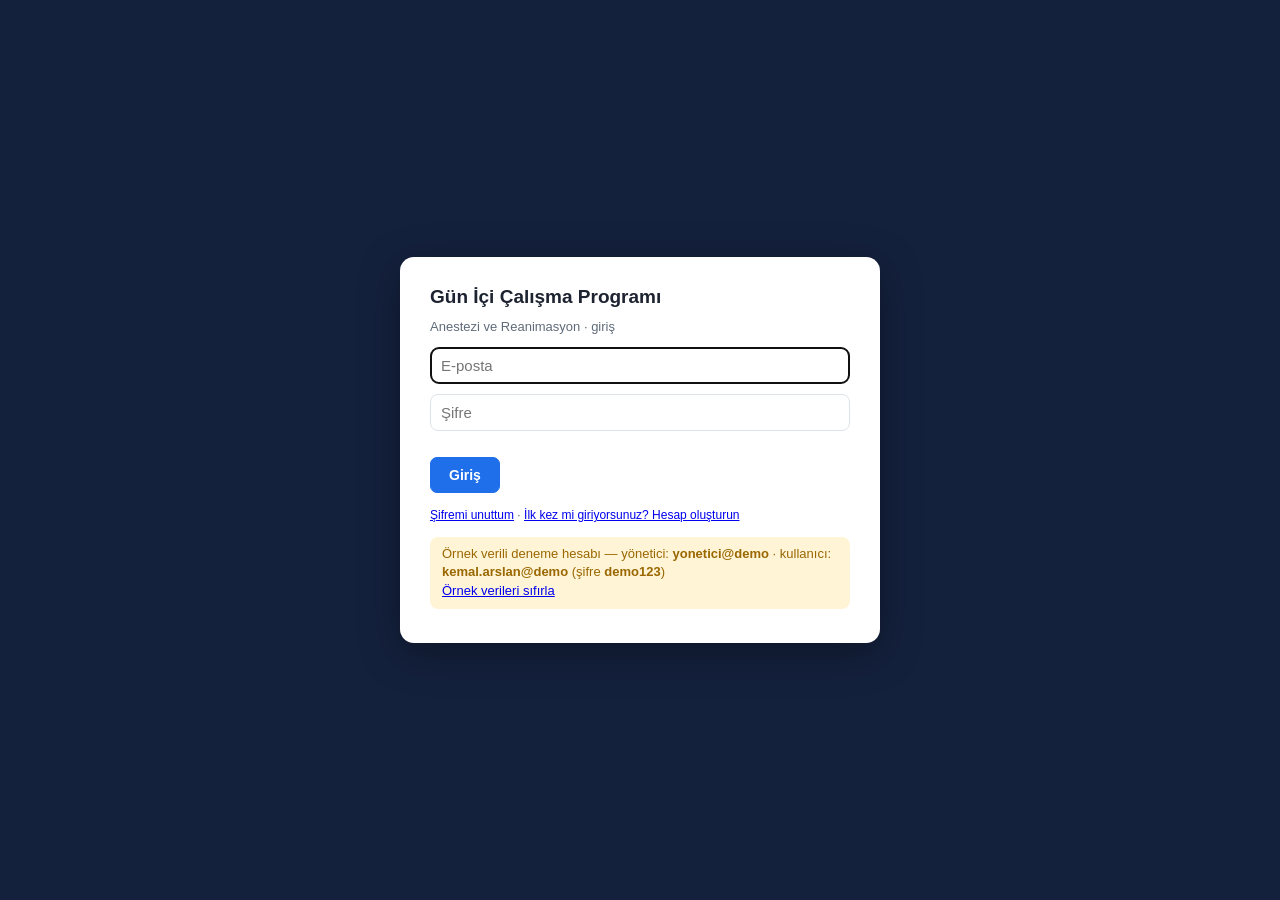
==== web-demo/index.html @ 678efccb "Daytime Work Schedule: desktop program, web demo, rules and portfolio Rule-based monthly operating-r" ====
<!doctype html>
<html lang="tr">
<head>
<meta charset="utf-8">
<meta name="viewport" content="width=device-width, initial-scale=1">
<title>Gün İçi Çalışma Programı</title>
<style>
:root{
  --bg:#f6f7f9; --panel:#fff; --ink:#1d2330; --muted:#5f6b7a; --line:#dde2e8; --soft:#eef1f5;
  --accent:#1f6feb; --accent-ink:#fff; --ok:#1a7f37; --ok-bg:#e6f4ea; --bad:#c62828; --bad-bg:#fdecea;
  --warn:#9a6700; --warn-bg:#fff4d6; --pol:#cfe2ff; --pol-ink:#0b3d91; --endo:#e3d5ff; --endo-ink:#4b2a8f; --ne:#dcdfe5; --ne-ink:#4b5563; --izin:#c8efd9; --izin-ink:#11643a; --empty:#ffd2cc; --empty-ink:#a3160b; --cover:#ffe0b3; --cover-ink:#7a4100; --ybf:#e3d5ff;
}
*{box-sizing:border-box}
body{margin:0;background:var(--bg);color:var(--ink);font:14px/1.45 -apple-system,BlinkMacSystemFont,"Segoe UI",Roboto,Arial,sans-serif}
header{background:#14213d;color:#fff;padding:12px 20px;display:flex;align-items:center;gap:16px;flex-wrap:wrap}
header h1{font-size:17px;margin:0;font-weight:600}
header .sub{opacity:.75;font-size:13px}
header .month{margin-left:auto;display:flex;gap:6px;align-items:center}
header select{font-size:14px;padding:4px 6px;border-radius:6px;border:0}
nav{display:flex;gap:2px;background:#14213d;padding:0 16px;flex-wrap:wrap}
nav button{background:transparent;color:#c9d3e6;border:0;padding:10px 16px;font-size:14px;cursor:pointer;border-radius:8px 8px 0 0}
nav button.on{background:var(--bg);color:var(--ink);font-weight:600}
main{padding:18px 20px 40px;max-width:100%}
.tab{display:none}.tab.on{display:block}
.card{background:var(--panel);border:1px solid var(--line);border-radius:10px;padding:16px 18px;margin-bottom:16px}
.card h2{font-size:15px;margin:0 0 10px}
.card h2 .n{display:inline-block;background:var(--accent);color:#fff;border-radius:50%;width:22px;height:22px;text-align:center;line-height:22px;font-size:12px;margin-right:6px}
.hint{color:var(--muted);font-size:13px;margin:0 0 10px}
.row{display:flex;gap:16px;flex-wrap:wrap;align-items:flex-start}
.col{flex:1 1 380px;min-width:300px}
textarea{width:100%;min-height:150px;font:12.5px/1.4 ui-monospace,Menlo,Consolas,monospace;border:1px solid var(--line);border-radius:8px;padding:8px}
input[type=text],input[type=number]{border:1px solid var(--line);border-radius:6px;padding:4px 6px;font-size:13px}
.btn{background:var(--soft);border:1px solid var(--line);border-radius:7px;padding:6px 12px;font-size:13px;cursor:pointer;color:var(--ink)}
.btn:hover{border-color:#b9c2cd}
.btn.primary{background:var(--accent);color:var(--accent-ink);border-color:var(--accent);font-weight:600}
.btn.big{padding:9px 18px;font-size:14px}
.btns{display:flex;gap:8px;flex-wrap:wrap;margin:8px 0}
.stepbar{display:flex;flex-wrap:wrap;gap:6px;align-items:center;background:#fff;border:1px solid var(--line);border-radius:10px;padding:8px 10px;margin-bottom:14px;position:sticky;top:0;z-index:6;box-shadow:0 2px 6px rgba(20,33,61,.06)}
.stepbar .sc{display:inline-flex;gap:6px;align-items:center;border:1px solid var(--line);border-radius:18px;padding:4px 11px;font-size:13px;cursor:pointer;background:#fff;color:var(--ink);white-space:nowrap}
.stepbar .sc b{font-weight:700}.stepbar .arr{color:var(--muted);font-size:15px;padding:0 1px}
.sc.ok,.st.ok{background:var(--ok-bg);border-color:#a6d8b5;color:var(--ok)}.sc.bad,.st.bad{background:var(--bad-bg);border-color:#f2b8b2;color:var(--bad)}
.sc.warn,.st.warn{background:var(--warn-bg);border-color:#ecd28a;color:var(--warn)}.sc.none,.st.none{background:#f1f3f6;color:var(--muted)}
.stepbar .gen{margin-left:auto}
.st{display:inline-block;font-size:12px;font-weight:600;border:1px solid var(--line);border-radius:12px;padding:1px 9px;margin-left:8px;vertical-align:2px;background:#fff;color:var(--muted)}
.card.step h3.sub{font-size:13.5px;margin:16px 0 6px;color:#14213d;border-top:1px solid var(--line);padding-top:12px}
.card.step h2 + h3.sub{border-top:0;padding-top:0;margin-top:4px}
.card.gen{background:#f7faff;border-color:#c9dbf7}
.card.step{scroll-margin-top:72px}
.stepfoot{display:flex;gap:8px;align-items:center;flex-wrap:wrap;margin-top:12px;padding-top:10px;border-top:1px dashed var(--line)}
.stepfoot .small{margin-right:auto}
.verbar{display:flex;gap:6px;flex-wrap:wrap;align-items:center;margin:10px 0 2px;padding:6px;background:var(--soft);border-radius:10px}
.verbar button.vb{border:1px solid var(--line);background:#fff;border-radius:8px;padding:7px 14px;font-size:13.5px;cursor:pointer}
.verbar button.vb.on{background:#14213d;color:#fff;border-color:#14213d;font-weight:600}.verbar button.vb.dr.on{background:#9a6700;border-color:#9a6700}
.verbar .sp{margin-left:auto}
.draft{border:2px solid #ecd28a;background:#fffbea;border-radius:10px;padding:10px 14px;margin:8px 0}
.draft .hd{display:flex;gap:8px;align-items:center;flex-wrap:wrap}.draft .hd b{font-size:14px}
.draft ul{margin:6px 0 0;padding-left:18px;font-size:13px}.draft .cols{display:grid;grid-template-columns:repeat(auto-fit,minmax(280px,1fr));gap:4px 18px;margin-top:6px}
.c-chg{box-shadow:inset 0 0 0 2px #1f6feb}.c-broken{box-shadow:inset 0 0 0 3px #8b0000!important;background:#fde2e2!important;color:#8b0000!important;font-weight:700}.c-lock{opacity:.55}
.props{display:grid;gap:6px;margin-top:8px}.prop{display:flex;gap:10px;align-items:center;flex-wrap:wrap;border:1px solid var(--line);background:#fff;border-radius:8px;padding:6px 10px;font-size:13px}
.chgl{font-size:13px;margin:4px 0 0;padding-left:18px}
#printArea.rep{padding:0}#printArea.rep h1{font-size:14pt;margin:0 0 1mm}#printArea.rep .sub{font-size:9pt;color:#333;margin-bottom:4mm}
#printArea.rep table{width:100%;border-collapse:collapse;font-size:9pt}#printArea.rep th,#printArea.rep td{border:.5pt solid #777;padding:1.2mm 1.5mm;text-align:left;position:static;background:none;white-space:normal}#printArea.rep th{background:#eee}
.opt .acts{display:flex;gap:4px;flex-wrap:wrap}.opt .acts .btn{padding:2px 8px;font-size:12px}.opt.cur{background:#eef3fb}
.tag.w{background:var(--warn-bg);color:var(--warn)}.tag.b{background:var(--bad-bg);color:var(--bad)}
.outs{display:grid;grid-template-columns:repeat(auto-fill,minmax(200px,1fr));gap:10px;margin:6px 0 10px}
.outg{border:1px solid var(--line);border-radius:9px;padding:9px 12px;display:flex;flex-direction:column;gap:1px}
.outg.main{border-color:#9ec0f5;background:#f3f8ff}.outg .btns{margin:6px 0 0}
.chips{display:grid;grid-template-columns:repeat(auto-fill,minmax(210px,1fr));gap:4px 12px}
.chips label{display:flex;gap:6px;align-items:center;padding:3px 4px;border-radius:5px;cursor:pointer}
.chips label:hover{background:var(--soft)}
.incwrap{display:grid;grid-template-columns:minmax(0,2fr) minmax(0,1fr);gap:14px;margin-top:6px}
.incbox{border:1px solid var(--line);border-radius:10px;padding:10px 12px;background:#fff}
.incbox.icu{background:#f4effd;border-color:#d8cbf3}
.incbox.icu .chips label:hover{background:#e9e0fb}
.ibh{font-weight:700;margin-bottom:8px;display:flex;gap:8px;align-items:center}
.chips.one{grid-template-columns:1fr}
.tag.icut{background:#e3d5ff;color:#4b2a8f}
.icu-row td{background:#f4effd;color:#4b2a8f}
@media (max-width:900px){.incwrap{grid-template-columns:1fr}}
.tag{font-size:11px;padding:1px 6px;border-radius:9px;background:var(--soft);color:var(--muted);white-space:nowrap}
.tag.nn{background:#e7f5ec;color:var(--ok)}
.msg{padding:8px 12px;border-radius:8px;margin:8px 0;font-size:13px}
.msg.ok{background:var(--ok-bg);color:var(--ok)}.msg.bad{background:var(--bad-bg);color:var(--bad)}.msg.warn{background:var(--warn-bg);color:var(--warn)}
table{border-collapse:collapse;font-size:12.5px}
th,td{border:1px solid var(--line);padding:3px 6px;text-align:left;white-space:nowrap}
th.wrap{white-space:normal;line-height:1.25}
th{background:var(--soft);font-weight:600;position:sticky;top:0;z-index:1}
td.num,th.num{text-align:right}
.scroll{overflow:auto;max-height:70vh;border:1px solid var(--line);border-radius:8px}
.scroll table{border:0}
#view .scroll{max-height:none}
.grid td{padding:4px 6px}
.scroll th:first-child,.scroll td:first-child{position:sticky;left:0;background:var(--panel);z-index:2}
.scroll th:first-child{background:var(--soft);z-index:3}
.grid td{text-align:center;cursor:default;min-width:64px}
.grid td.click{cursor:pointer}.grid td.click:hover{outline:2px solid var(--accent);outline-offset:-2px}
.c-pol{background:var(--pol);color:var(--pol-ink)}.c-endo{background:var(--endo);color:var(--endo-ink)}.c-ne{background:var(--ne);color:var(--ne-ink)}.c-izin{background:var(--izin);color:var(--izin-ink);font-weight:600}
.c-empty{background:var(--empty);color:var(--empty-ink)}.c-yb{background:#e3d5ff;color:#4b2a8f}.c-cover{background:var(--cover);color:var(--cover-ink)}.c-idle{background:#f3f3f3;color:#999}
.c-bad{outline:2px solid var(--bad);outline-offset:-2px}
.sub-tabs{display:flex;gap:4px;flex-wrap:wrap;margin-bottom:12px}
.sub-tabs button{border:1px solid var(--line);background:var(--panel);padding:6px 12px;border-radius:7px;cursor:pointer;font-size:13px}
.sub-tabs button.on{background:var(--ink);color:#fff;border-color:var(--ink)}
.status{display:flex;gap:10px;flex-wrap:wrap;align-items:center;margin:6px 0 12px}
.pill{padding:5px 12px;border-radius:20px;font-weight:600;font-size:13px}
.pill.ok{background:var(--ok-bg);color:var(--ok)}.pill.bad{background:var(--bad-bg);color:var(--bad)}.pill.info{background:var(--soft);color:var(--muted)}
.bar{display:inline-block;height:10px;vertical-align:middle;border-radius:2px}
.legend{display:flex;gap:14px;flex-wrap:wrap;font-size:13px;color:var(--ink);margin:8px 0}
.legend span{display:inline-flex;align-items:center;gap:4px}
.legend i{display:inline-block;width:18px;height:14px;border-radius:3px;border:1px solid rgba(0,0,0,.18)}
dialog{border:1px solid var(--line);border-radius:12px;padding:0;max-width:520px;width:92vw}
dialog .hd{padding:12px 16px;border-bottom:1px solid var(--line);font-weight:600}
dialog .bd{padding:12px 16px;max-height:60vh;overflow:auto}
dialog .ft{padding:10px 16px;border-top:1px solid var(--line);display:flex;justify-content:flex-end;gap:8px}
.opt{display:flex;justify-content:space-between;gap:10px;padding:6px 8px;border-radius:6px;cursor:pointer}
.opt:hover{background:var(--soft)}.opt .r{color:var(--muted);font-size:12px}
#overlay{position:fixed;inset:0;background:rgba(20,33,61,.45);display:none;align-items:center;justify-content:center;z-index:50}
#overlay div{background:#fff;padding:20px 28px;border-radius:12px;font-weight:600}
.small{font-size:12px;color:var(--muted)}
ul.warns{margin:0;padding-left:18px}ul.warns li{margin:2px 0}
textarea.drop.over{outline:3px dashed var(--accent);outline-offset:-3px;background:#f3f8ff}
.prev{margin-top:10px;padding:10px 12px;border:1px solid var(--line);border-radius:8px;background:#fafbfc}
.prev .pr{display:flex;gap:8px;align-items:center;margin:4px 0;flex-wrap:wrap}
.prev .pr span{min-width:150px;font-size:13px}
.prev input{flex:1;min-width:220px}
label.btn{display:inline-block}
.cal{display:grid;grid-template-columns:repeat(7,1fr);gap:6px;max-width:400px;margin:6px 0}
.cal .h{text-align:center;font-size:12px;color:var(--muted);font-weight:700}
.cal .d{aspect-ratio:1/1;border:1.5px solid #dfe5ee;border-radius:10px;background:#fff;font:600 15px/1 -apple-system,BlinkMacSystemFont,"Segoe UI",Roboto,Arial,sans-serif;color:var(--ink);position:relative;cursor:pointer;display:flex;align-items:center;justify-content:center;padding:0}
.cal button.d:hover{border-color:#9db4d6;background:#f6f9ff}
.cal .d.off{background:#f3f4f6;color:#b6bcc6;border-style:dashed;cursor:default}
.cal .d.off small{position:absolute;bottom:3px;font-size:8.5px;font-weight:600}
.cal .d.x{background:#fff0ef;border-color:#f2a19b;color:#9b1c13}
.cal .d.x.ne{background:#eef1f5;border-color:#9aa4b2;color:#374151}
.cal .d .n{position:relative;z-index:1}
.cal .d.x .n{position:absolute;top:3px;left:5px;font-size:11px;font-weight:800}
.cal .d .xm{position:absolute;inset:26% 12% 10% 26%;pointer-events:none}
.cal .d .xm line{stroke:#e0322a;stroke-width:14;stroke-linecap:round}
.cal .d.ne .xm line{stroke:#4b5563}
.cal .d .xm.ck polyline{fill:none;stroke-width:13;stroke-linecap:round;stroke-linejoin:round}
.cal .d.x.pol{background:#e3efff;border-color:#9ec0f5;color:#0b3d91}.cal .d.pol .xm.ck polyline{stroke:#1f6feb}
.cal .d.x.endo{background:#efe6ff;border-color:#c5aef2;color:#4b2a8f}.cal .d.endo .xm.ck polyline{stroke:#6d3fd1}
.chip.room{background:#fff;border-color:#c9d1dc;color:#374151}
.roomgrid{display:grid;grid-template-columns:repeat(auto-fill,minmax(170px,1fr));gap:4px 10px;margin:8px 0}
.roomgrid label{display:flex;gap:6px;align-items:center;padding:3px 4px;border-radius:5px;cursor:pointer}
.roomgrid label:hover{background:var(--soft)}
.roomgrid button.rb{display:flex;justify-content:space-between;gap:6px;align-items:center;border:1px solid var(--line);background:#fff;border-radius:7px;padding:5px 9px;font-size:13px;cursor:pointer;text-align:left}
.roomgrid button.rb:hover{border-color:#9db4d6}.roomgrid button.rb.cl{background:#fff4d6;border-color:#ecd28a}.roomgrid button.rb .small{white-space:nowrap}
.c-closed{background:repeating-linear-gradient(45deg,#f3f4f6,#f3f4f6 5px,#e5e7eb 5px,#e5e7eb 10px);color:#6b7280;font-style:italic}.c-wait{background:#fff4d6;color:#9a6700;font-weight:600}
.chip.pol{background:#e3efff;border-color:#9ec0f5;color:#0b3d91}.chip.endo{background:#efe6ff;border-color:#c5aef2;color:#4b2a8f}
.chip{display:inline-block;border:1px solid var(--line);border-radius:12px;padding:1px 8px;margin:1px 2px;font-size:12px;background:#f3f4f6;color:#374151}
.chip.low{background:#fff0ef;border-color:#f2b8b2;color:#9b1c13}
.c-req{box-shadow:inset 0 -3px 0 #e0322a}
table.rt{width:100%;border-collapse:collapse}
.rt th,.rt td{padding:2px 4px}
.rt input,.rt select{width:100%;border:1px solid transparent;background:transparent;padding:5px 6px;border-radius:5px;font-size:13px;font-family:inherit;color:var(--ink)}
.rt input:hover{border-color:var(--line);background:#fff}
.rt input:focus{outline:none;border-color:var(--accent);background:#fff;box-shadow:0 0 0 2px rgba(31,111,235,.15)}
.rt input.bad{background:var(--bad-bg);border-color:#f2b8b2;color:var(--bad)}
.rt tr.we td{background:#f6f7f9}
.rt tr.pv td{background:#eceff4;color:#4b5563}
.rt tr.sep td{background:#eef3fb;font-weight:700;color:#14213d}
.rt td.dt{white-space:nowrap;font-variant-numeric:tabular-nums}
.rt col.c-dt{width:96px}.rt col.c-gn{width:92px}
.drop.over{outline:3px dashed var(--accent);outline-offset:-3px}
.code{font-family:ui-monospace,Menlo,Consolas,monospace;background:var(--soft);padding:1px 5px;border-radius:4px}
#lock{position:fixed;inset:0;background:#14213d;display:flex;align-items:center;justify-content:center;z-index:100;padding:16px}
.lockcard{background:#fff;border-radius:14px;padding:26px 30px;width:min(480px,100%);box-shadow:0 10px 40px rgba(0,0,0,.35)}
.lockcard h2{margin:0 0 8px;font-size:19px}.lockcard form{display:grid;gap:10px}
.lockcard input[type=password]{font-size:15px;padding:9px 10px;border:1px solid var(--line);border-radius:8px}
.lockbtns{display:flex;gap:10px;flex-wrap:wrap;margin-top:6px}
#fileBar{padding:10px 20px;display:flex;gap:10px;align-items:center;flex-wrap:wrap;font-size:13.5px;border-bottom:1px solid var(--line)}
#fileBar.ok{background:var(--ok-bg);color:var(--ok)}#fileBar.warn{background:var(--warn-bg);color:#5c3d00}#fileBar.bad{background:var(--bad-bg);color:var(--bad)}
#fileBar b{font-weight:700}#fileBar .btn{padding:5px 12px}
/* ---------- PDF / yazdırma: yalnızca günlük program, tek A4 yatay sayfa ---------- */
#printArea{display:none;box-sizing:border-box;padding:8mm;font-family:-apple-system,BlinkMacSystemFont,"Segoe UI",Roboto,Arial,sans-serif;color:#000;background:#fff}
#printArea .ph{display:flex;justify-content:space-between;align-items:baseline;margin:0 0 1.5mm}
#printArea .ph b{font-size:11pt}#printArea .ph span{font-size:7pt;color:#333}
#printArea .pt{width:100%;border-collapse:collapse;table-layout:fixed;font-size:6.4pt;line-height:1.12}
#printArea .pt th,#printArea .pt td{border:.5pt solid #777;padding:.5mm .3mm;text-align:center;white-space:normal;overflow-wrap:break-word;position:static;background:none}
#printArea .pt thead th{background:#e6e6e6;font-weight:700}
#printArea .pt th.rn{text-align:left;padding-left:1mm;font-weight:700;background:#f2f2f2}
#printArea .pt td.p{background:var(--pol)}#printArea .pt td.e{background:var(--endo)}
#printArea .pt td.cv{background:var(--cover)}#printArea .pt td.n{background:var(--ne)}#printArea .pt td.i{background:var(--izin)}#printArea .pt td.y{background:var(--ybf)}
#printArea .pt td.em{background:var(--empty);font-weight:700;font-style:italic}
#printArea .pl{display:flex;gap:5mm;flex-wrap:wrap;font-size:6.8pt;margin-top:1.5mm;align-items:center}
#printArea .pl i{display:inline-block;width:4mm;height:2.6mm;border:.5pt solid #777;vertical-align:middle;margin-right:1mm}
@media print{
  #lock{display:none!important}
  @page{size:A4 landscape;margin:0}
  *{-webkit-print-color-adjust:exact;print-color-adjust:exact}
  body{background:#fff}
  body > *:not(#printArea){display:none!important}
  #printArea{display:block!important;position:static!important}
}
/* ===== web sürümüne özgü stiller (masaüstü stillerine eklenir) ===== */
#login{position:fixed;inset:0;background:#14213d;display:flex;align-items:center;justify-content:center;z-index:100;padding:16px}
#login[hidden],#adminApp[hidden],#userApp[hidden],#reqPage[hidden]{display:none!important}
.lockcard input[type=email]{font-size:15px;padding:9px 10px;border:1px solid var(--line);border-radius:8px}
#reqPage{position:fixed;inset:0;background:var(--bg);overflow:auto;z-index:60;padding:18px 12px 40px}
.reqcard{max-width:520px;margin:0 auto;background:#fff;border:1px solid var(--line);border-radius:16px;padding:20px 18px;box-shadow:0 4px 18px rgba(20,33,61,.08)}
.reqcard h2{margin:0 0 10px;font-size:19px}
.reqwarn{background:#fff4d6;border:1px solid #f0d58a;color:#5c3d00;border-radius:10px;padding:10px 12px;font-size:13.5px;margin-bottom:10px}
.wcal{display:grid;grid-template-columns:repeat(7,1fr);gap:7px;margin:8px 0 4px}
.wcal .h{text-align:center;font-size:12px;color:var(--muted);font-weight:700;padding-bottom:2px}
.wcal .d{aspect-ratio:1/1;border:1.5px solid #dfe5ee;border-radius:12px;background:#fff;font:600 17px/1 -apple-system,BlinkMacSystemFont,"Segoe UI",Roboto,Arial,sans-serif;color:var(--ink);position:relative;cursor:pointer;display:flex;align-items:center;justify-content:center;padding:0;-webkit-tap-highlight-color:transparent}
.wcal button.d:active{transform:scale(.94)}
.wcal .d.off{background:#f3f4f6;color:#b6bcc6;border-style:dashed;cursor:default}
.wcal .d.off small{position:absolute;bottom:5px;font-size:8.5px;font-weight:600}
.wcal .d.ro{cursor:default}
.wcal .d .n{position:relative;z-index:1}
.wcal .d.t .n{position:absolute;top:4px;left:6px;font-size:12px;font-weight:800}
.wcal .d .tl{position:absolute;bottom:5px;left:0;right:0;text-align:center;font-size:10px;font-weight:800;letter-spacing:.2px}
.wcal .d.t-yillik{background:#dcf5e6;border-color:#7fcf9c;color:#11643a}.wcal .d.t-kongre{background:#e3efff;border-color:#9ec0f5;color:#0b3d91}
.wcal .d.t-rapor{background:#ffe9d6;border-color:#f3b27a;color:#8a3d00}.wcal .d.t-diger{background:#eceff3;border-color:#a8b0bb;color:#374151}
.wcal .d .badge{position:absolute;top:4px;right:5px;font-size:10px;font-weight:700;color:#fff;background:#e0322a;border-radius:9px;padding:1px 5px}
.wcal .d.heat1{background:#fff3e6}.wcal .d.heat2{background:#ffe1c2}.wcal .d.heat3{background:#ffc78f}
.wcal.mini{max-width:330px;gap:4px}.wcal.mini .d{font-size:13px;border-radius:8px}.wcal.mini .d .badge{font-size:9px;top:2px;right:2px;padding:0 4px}
.tsel{display:grid;grid-template-columns:repeat(4,1fr);gap:6px;margin:4px 0 10px}
.tsel button{border:1.5px solid var(--line);background:#fff;border-radius:10px;padding:8px 4px;font-size:13px;font-weight:600;cursor:pointer;color:var(--ink)}
.tsel button.on.t-yillik{background:#dcf5e6;border-color:#1a7f37;color:#11643a}.tsel button.on.t-kongre{background:#e3efff;border-color:#1f6feb;color:#0b3d91}
.tsel button.on.t-rapor{background:#ffe9d6;border-color:#c96a1b;color:#8a3d00}.tsel button.on.t-diger{background:#eceff3;border-color:#6b7280;color:#374151}
.notify{margin-top:12px;border:1px solid #b7dfc1;background:#f4fbf6;border-radius:10px;padding:12px 14px}
.notify .ntop{display:flex;gap:10px;align-items:center;flex-wrap:wrap;margin-bottom:8px}
.notify .ntxt{margin:8px 0}.notify .nh{display:flex;gap:10px;align-items:center;font-weight:600;margin-bottom:4px}
.notify textarea{min-height:128px;font:13.5px/1.45 -apple-system,BlinkMacSystemFont,"Segoe UI",Roboto,Arial,sans-serif;background:#fff}
.reqcount{text-align:center;font-size:14px;margin:10px 0 12px;color:var(--muted)}.reqcount b{color:#9b1c13;font-size:16px}
.reqbtns{display:grid;gap:8px}.reqbtns .btn{width:100%}
.reqbanner{display:flex;gap:12px;align-items:center;flex-wrap:wrap;justify-content:space-between;background:#e8f0fe;border:1px solid #b8cdf5;border-radius:12px;padding:14px 16px;margin-bottom:16px}
.reqbanner.done{background:var(--ok-bg);border-color:#b7dfc1}.reqbanner.closed{background:var(--soft);border-color:var(--line)}
button.chip{cursor:pointer}
.chip.ap{background:#e3f6e8;border-color:#a7dbb4;color:#1a7f37}.chip.rj{background:#fde8e6;border-color:#f2b8b2;color:#a3160b;text-decoration:line-through}
.chip .ty{font-size:10px;font-weight:800;margin-left:3px;opacity:.75}
.seg{display:inline-flex}.seg .btn{border-radius:0}.seg .btn:first-child{border-radius:7px 0 0 7px}.seg .btn:last-child{border-radius:0 7px 7px 0;margin-left:-1px}
.seg .btn.onA{background:var(--ok);color:#fff;border-color:var(--ok)}.seg .btn.onK{background:#6b7280;color:#fff;border-color:#6b7280}
.who{font-size:13px;opacity:.85;margin-right:8px}
header .btn{background:transparent;color:#fff;border-color:rgba(255,255,255,.35)}
#pubBar{margin:6px 0 4px}
#pubBar .pb{display:flex;gap:10px;align-items:center;flex-wrap:wrap;padding:10px 12px;border-radius:8px;border:1px solid var(--line);background:#fafbfc}
#pubBar .pb.draft{background:var(--warn-bg);border-color:#f0d58a}#pubBar .pb.live{background:var(--ok-bg);border-color:#b7dfc1}#pubBar .pb.diff{background:#fff0e0;border-color:#f3c48c}
.pers-cards{display:flex;gap:10px;flex-wrap:wrap;margin:10px 0}
.pers-cards div{background:var(--soft);border-radius:8px;padding:8px 12px;min-width:110px}.pers-cards b{display:block;font-size:20px}
table.pers td,table.pers th{padding:5px 8px}table.pers td.small{white-space:normal}
@media (max-width:500px){table.pers td,table.pers th{padding:5px 5px;font-size:12px}}
@media (max-width:700px){main{padding:12px}header{padding:10px 12px}.card{padding:12px}}
@media (max-width:420px){.wcal{gap:5px}.wcal .d{font-size:15px;border-radius:10px}}
@media print{#login,#userApp header,#reqPage{display:none!important}}

</style>
</head>
<body>
<div id="adminApp" hidden>
<header>
  <div><h1>Gün İçi Çalışma Programı</h1><div class="sub">Anestezi ve Reanimasyon · uzman hekim oda dağılımı</div></div>
  <div class="month noprint"><span id="whoAdmin" class="who"></span> Ay:
    <select id="selMonth"></select><select id="selYear"></select>
  </div>
</header>
<nav>
  <button data-tab="ay" class="on">1 · Ay bilgileri</button>
  <button data-tab="program">2 · Program</button>
  <button data-tab="sabit">Sabit veriler</button>
  <button data-tab="talep">Talepler</button>
  <button data-tab="ben" id="navMe" hidden>Benim sayfam</button>
  <button data-tab="kullanici">Kullanıcılar</button>
  <button data-tab="yardim">Kurallar ve yardım</button>
</nav>
<div id="fileBar" class="noprint"></div>
<main>

<!-- ============ AY BİLGİLERİ ============ -->
<section class="tab on" id="tab-ay">
  <div class="stepbar" id="stepBar"></div>

  <div class="card step" id="step1">
    <h2><span class="n">1</span>Takvim ve nöbet listesi <span class="st" data-st="1"></span></h2>
    <h3 class="sub">Resmi tatiller</h3>
    <p class="hint">Bu aydaki resmi tatil günleri (odalar kapalı, hesaba girmez). Her satıra bir tarih yazın: <span class="code">29.10.2026</span>. Arife gibi yarım günler <b>yazılmaz</b> — tam gün sayılır. Sabit milli bayramlar otomatik gelir; dini bayramları her yıl kontrol edin.</p>
    <div class="row"><div class="col"><textarea id="txtHolidays" style="min-height:70px"></textarea></div>
    <div class="col"><div id="infoDays" class="msg ok"></div></div></div>
    <h3 class="sub">Odaların açık günleri</h3>
    <p class="hint">Varsayılan: bütün odalar ayın tüm mesai günlerinde açık. Tadilat vb. nedeniyle kapalı olan ya da ay ortasında açılan bir odaya tıklayıp <b>açık olduğu günleri</b> işaretleyin; kapalı günde o odaya kimse yazılmaz ve o odaya ek olarak da bakılmaz. Yeni oda eklemek ya da oda adını değiştirmek için: Sabit veriler → Odalar.</p>
    <div class="roomgrid" id="openRooms"></div>
    <h3 class="sub" id="cardRoster">Nöbet listesi</h3>
    <div class="btns">
      <label class="btn primary big">Nöbet listesini yükle (Excel / Word)<input type="file" id="fileRoster" accept=".xlsx,.docx,.csv,.txt" hidden></label>
      <button class="btn" id="btnPasteRoster">Metin yapıştır</button>
      <button class="btn" id="btnClrRoster">Temizle</button>
      <span id="rosterFile" class="small" style="align-self:center"></span>
    </div>
    <p class="hint">Dosya yüklenince tablo kendiliğinden dolar; her hücreyi ayrıca düzeltebilirsiniz. İdarenin çalışma listesi (Excel) yüklenirse dört nöbet sütunu oradan okunur. Hücreye yazmaya başlayınca hekim listesinden öneriler çıkar (Tab: sonraki hücre · Enter: alt satır). <b>YBÜ 1-2</b> nöbetçisi gündüz <b>dış anesteziye</b>, <b>YBÜ 3</b> nöbetçisi gündüz <b>yanığa</b> yazılır (puansız). <b>İlave / yarım vardiya</b> sütunu aynı gün başka kişiler içindir (virgülle) — resmi listede yer almaz. Listede adı geçen herkes nöbet ertesi alır. Üstteki gri satırlar: nöbet ertesi bu aya düşen <b>önceki ayın son günleri</b>.</p>
    <div id="rosterSum"></div>
    <div class="scroll drop" id="rosterWrap" style="max-height:560px"><table class="rt" id="tblRoster"></table></div>
    <div class="stepfoot" data-step="1"></div>
  </div>

  <div class="card step" id="step2">
    <h2><span class="n">2</span>Yoğun bakımda çalışacak hekimler <span class="st" data-st="2"></span></h2>
    <p class="hint">Bir isme tıklayınca hekim diğer kutuya geçer. Gündüz <b>yoğun bakımda</b> çalışacak olanları sağdaki kutuya alın. Seçim bir sonraki aya otomatik taşınır.</p>
    <div class="btns">
      <button class="btn" id="btnAll">Hepsini programa al</button>
      <button class="btn" id="btnFromRoster">Nöbet listesinde adı olmayan nöbetçileri yoğun bakıma al</button>
      <span id="incCount" class="tag" style="align-self:center;display:none"></span>
    </div>
    <div class="incwrap">
      <div class="incbox"><div class="ibh">Gün içi programa dahil <span class="tag nn" id="incN"></span></div><div class="chips" id="chipsIn"></div></div>
      <div class="incbox icu"><div class="ibh">Yoğun bakım <span class="tag icut" id="icuN"></span></div><div class="chips one" id="chipsIcu"></div></div>
    </div>
    <div id="incCheck"></div>
    <div class="stepfoot" data-step="2"></div>
  </div>

  <div class="card step" id="cardLeaves">
    <h2><span class="n">3</span>İzinler <span class="small">(yıllık izin · kongre izni · rapor)</span> <span class="st" data-st="3"></span></h2>
    <div class="btns">
      <label class="btn primary big">İzin listesini yükle (Excel / Word)<input type="file" id="fileLeaves" accept=".xlsx,.docx,.csv,.txt" hidden></label>
      <button class="btn" id="btnPasteLeaves">Metin yapıştır</button>
      <button class="btn" id="btnAddLeave">+ İzin ekle</button>
      <button class="btn" id="btnClrLeaves">Temizle</button>
      <span id="leavesFile" class="small" style="align-self:center"></span>
    </div>
    <p class="hint">Her satır bir izin: hekim, tür (yıllık izin / kongre izni / rapor), başlangıç ve bitiş tarihi (tek günlük izinde bitiş tarihi yazılmayabilir). Üç tür de puan hedefini izinli gün oranında düşürür; resmi listede kendi sütunlarına yazılır. "Metin yapıştır" ile WhatsApp mesajı gibi serbest metin de eklenebilir — ör. <span class="code">Selin: 5-8 Kasım ve 25-27 Kasım</span>.</p>
    <div id="leaveSum"></div>
    <div class="scroll drop" id="leavesWrap" style="max-height:none"><table class="rt" id="tblLeaves"></table></div>
    <div class="stepfoot" data-step="3"></div>
  </div>

<datalist id="docList"></datalist>

  <div class="card step" id="cardSpecial">
    <h2><span class="n">4</span>Talepler <span class="st" data-st="4"></span></h2>
    <h3 class="sub">Özel talepler</h3>
    <p class="hint"><b>Düşük puanlı oda:</b> kişinin istediği günlerde düşük puanlı odalardan birine (Sabit veriler → Odalar'da "Düşük puanlı" işaretli olanlar) yazılması — mümkün olduğunca karşılanır; o gün başka bir odaya (telafi) bakmaz. <b>Poliklinik / endoskopi için uygun günler:</b> kişinin bu görevleri almak istediği günler — program 1–2 günü (kurallara göre) bu günlerden vermeye çalışır; kesin kurallar her zaman önceliklidir. <b>Esnek nöbet izni:</b> açılan kişide nöbet listesinden otomatik nöbet ertesi hesaplanmaz; izin günleri takvimden seçilir (hedef puan değişmez). Günleri <b>Takvim</b> düğmesiyle işaretleyin.</p>
    <div id="prevInfo"></div>
    <div class="scroll" style="max-height:none"><table id="tblSpecial"></table></div>
    <h3 class="sub" id="cardAvoid">Uygun olmayan odalar</h3>
    <p class="hint">Bir hekimin <b>seçili günlerde seçili odalara</b> yazılmaması isteği. Her satır: hekim · günler · odalar; bir hekim için birden fazla satır girilebilir. Bu bir <b>tercihtir</b>: kesin kurallar ve diğer talepler önce gelir; karşılanamazsa uyarı verilir. Odaya telafi olarak bakmak da bu kapsamdadır.</p>
    <div class="btns"><button class="btn" id="btnAddAvoid">+ Satır ekle</button></div>
    <div class="scroll" style="max-height:none"><table class="rt" id="tblAvoid"></table></div>
    <div class="stepfoot" data-step="4"></div>
  </div>

  <div class="card step gen" id="stepGen">
    <h2><span class="n">→</span>Kontrol ve programın oluşturulması</h2>
    <p class="hint">Her mesai günü için kaç hekimin müsait olduğu ve kaç odaya başka bir odadaki hekimin ek olarak bakacağı.</p>
    <div class="scroll" style="max-height:none"><table id="tblCap"></table></div>
    <div class="btns" style="margin-top:12px"><button class="btn primary big" id="btnGoGen">Programı oluştur →</button><span id="genNote" class="small" style="align-self:center"></span></div>
  </div>

  <div class="card step" id="step5">
    <h2><span class="n">5</span>Eğitim kliniği çalışma listesi <span class="st" data-st="5"></span></h2>
    <div class="btns">
      <label class="btn primary big">Eğitim kliniği listesini yükle (Excel / Word)<input type="file" id="fileEdu" accept=".xlsx,.docx,.csv,.txt" hidden></label>
      <button class="btn" id="btnPasteEdu">Metin yapıştır</button>
      <button class="btn" id="btnFillEdu">Toplu doldur…</button>
      <button class="btn" id="btnClrEdu">Temizle</button>
      <span id="eduFile" class="small" style="align-self:center"></span>
    </div>
    <p class="hint">Eğitim kliniğinin odaları: <b>1-5-7 ODA · 16-17-23 · POLK-2 · POLK 3 · ANESTEZİ YBÜ 1-2 · ANESTEZİ YBÜ-3</b>. Dosya yüklenince program bu başlıkları arar ve altındaki isimleri günlerine yazar; başlık bulamazsa ilk sütunu tarih, sonraki altı sütunu bu sırayla okur. Tabloyu elle de doldurabilir ya da düzeltebilirsiniz. Ay boyunca aynı kişinin çalıştığı bir oda için <b>Toplu doldur</b>'u kullanın. İsimler resmi listeye yazıldığı gibi geçer.</p>
    <div id="eduSum"></div>
    <div class="scroll drop" id="eduWrap" style="max-height:560px"><table class="rt" id="tblEdu"></table></div>
    <datalist id="eduList"></datalist>
    <div class="stepfoot" data-step="5"></div>
  </div>

  <div class="card step" id="step6">
    <h2><span class="n">6</span>Resmi liste (idare formatı) <span class="st" data-st="6"></span></h2>
    <p class="hint">Program oluşturulup kontrol edildikten sonra idarenin şablonundaki resmi liste Excel olarak indirilir. Ek çıktılar (günlük program, kişi bazlı liste) Program sekmesindedir.</p>
    <div class="btns"><button class="btn primary big" id="btnStepOff">Resmi listeyi indir (Excel)</button><button class="btn big" id="btnStepProg">Programa git</button></div>
  </div>
</section>

<!-- ============ PROGRAM ============ -->
<section class="tab" id="tab-program">
  <div class="card">
    <div class="btns noprint">
      <button class="btn primary big" id="btnGen">Programı oluştur / yeniden oluştur</button>
    </div>
    <div class="outs noprint">
      <div class="outg main"><b>Resmi liste (idare formatı)</b><span class="small">Kişilerle resmi olarak paylaşılan liste</span><div class="btns"><button class="btn primary" id="btnOffXlsx">Excel</button></div></div>
      <div class="outg"><b>Günlük program</b><span class="small">Ek çıktı · oda × gün</span><div class="btns"><button class="btn" id="btnPrint">PDF</button><button class="btn" id="btnJpg">JPEG</button></div></div>
      <div class="outg"><b>Kişi bazlı liste</b><span class="small">Ek çıktı · hekim × gün</span><div class="btns"><button class="btn" id="btnKPrint">PDF</button><button class="btn" id="btnKJpg">JPEG</button></div></div>
      <div class="outg"><b>Tüm tablolar</b><span class="small">Ek çıktı · puanlar dahil</span><div class="btns"><button class="btn" id="btnXlsx">Excel</button></div></div>
    </div>
    <div id="pubBar" class="noprint"></div>
    <div class="verbar noprint" id="verBar"></div>
    <div class="status" id="status"></div>
    <div id="staleMsg"></div>
    <div id="draftBar" class="noprint"></div>
    <div class="sub-tabs noprint" id="views">
      <button data-v="ozet" class="on">Puan özeti</button>
      <button data-v="gunluk">Günlük program</button>
      <button data-v="kisigun">Kişi bazlı · gün gün</button>
      <button data-v="kisioda">Kişi bazlı · oda oda</button>
      <button data-v="uyari">Uyarılar</button>
    </div>
    <div id="view"></div>
  </div>
</section>

<!-- ============ SABİT VERİLER ============ -->
<section class="tab" id="tab-sabit">
  <div class="card">
    <h2>Hekimler</h2>
    <p class="hint">Tüm anestezi uzmanları. <b>Muaf olduğu odalar</b>: hekimin görev almayacağı odalar, virgülle ayırın (oda adları aşağıdaki listeyle aynı yazılmalı). <b>Pol. muaf / Endo. muaf</b>: "ayda en az 1 gün" kuralından kişiye özel muafiyet.</p>
    <div class="scroll" style="max-height:none"><table id="tblDocs"></table></div>
    <div class="btns"><button class="btn" id="btnAddDoc">+ Hekim ekle</button></div>
  </div>
  <div class="card">
    <h2>Odalar ve puanlar</h2>
    <p class="hint">Tür: Ameliyathane / Poliklinik / Endoskopi. <b>Paylaşılabilir oda</b>: hekim yetmeyen günlerde ilk olarak başka bir odadaki hekimin ek olarak bakacağı odalar. <b>Resmi listedeki başlık</b>: idare şablonundaki sütun adı (oda adı değişse de resmi liste doğru sütuna yazar; şablonda olmayan yeni oda KONS-2'den sonra yeni sütun olur). <b>Yalnız şu odalarla paylaşılabilir</b>: konum nedeniyle bu oda başka bir odayla aynı kişiye ancak seçilen odalardan biriyle verilebilir — iki yönlü <b>kesin kural</b>, program asla çiğnemez. Bir oda bir ay içinde kapalıysa ya da ay ortasında açılıyorsa: Ay bilgileri → 1 → <b>Odaların açık günleri</b>.</p>
    <div class="scroll" style="max-height:none"><table id="tblAreas"></table></div>
    <div class="btns"><button class="btn" id="btnAddArea">+ Oda ekle</button></div>
    <div id="fixedMsg"></div>
  </div>
  <div class="card">
    <h2>Resmi liste (idare formatı)</h2>
    <p class="hint">Resmi listenin başlığında ve imza bölümünde yazacak bilgiler. Başlığın sonuna ay ve yıl kendiliğinden eklenir.</p>
    <div class="prev" id="offForm"></div>
  </div>
  <div class="card">
    <h2>Yedekleme</h2>
    <p class="hint">Veriler sunucuda saklanır. İsterseniz tüm yönetici verilerinin bir kopyasını indirip saklayabilirsiniz.</p>
    <div class="btns"><button class="btn" id="btnBackup">Yedek kopya indir</button><label class="btn">Yedekten geri yükle<input type="file" id="fileRestore" accept=".json" hidden></label><button class="btn" id="btnReset">Sabit verileri varsayılana döndür</button></div>
  </div>
</section>

<!-- ============ TALEPLER (web) ============ -->
<section class="tab" id="tab-talep">
  <div class="card">
    <h2>İzin talebi toplama</h2>
    <p class="hint">Hekimlerin izin günlerini (yıllık izin, kongre izni, rapor, diğer) kendilerinin gireceği ayı ve son tarihi seçin, sonra toplamayı açın. Son tarih geçince toplama kendiliğinden kapanır.</p>
    <div class="row" style="align-items:center;gap:14px">
      <label>Ay: <select id="trMonth"></select> <select id="trYear"></select></label>
      <label>Son tarih: <input type="date" id="trDeadline"></label>
      <span class="seg"><button class="btn" id="trOpen">Açık</button><button class="btn" id="trClose">Kapalı</button></span>
      <span id="trState"></span>
    </div>
    <div id="trNotify"></div>
  </div>
  <div class="card">
    <h2>Talepler ve onay</h2>
    <div id="trSummary"></div>
    <div id="trHeat"></div>
    <div class="scroll" style="max-height:none;margin-top:12px"><table id="tblReq"></table></div>
  </div>
  <div class="card">
    <h2>Programa aktar</h2>
    <p class="hint">Onaylanan günler seçili ayın <b>Ay bilgileri → 3 · İzinler</b> tablosuna türleriyle (yıllık izin, kongre izni, rapor, diğer) işlenir. Daha önce talep sisteminden aktarılanların yerine geçer; elle girilen izinlere dokunulmaz.</p>
    <div class="btns"><button class="btn primary" id="trTransfer">Onaylananları programa aktar</button><span id="trTransferMsg" class="small" style="align-self:center"></span></div>
  </div>
</section>

<!-- ============ KULLANICILAR (web) ============ -->
<section class="tab" id="tab-kullanici">
  <div class="card">
    <h2>Kullanıcı hesapları</h2>
    <p class="hint">Her uzmana e-posta adresiyle bir hesap tanımlayın. Kullanıcılar yalnızca <b>yayınlanmış</b> programları görür ve indirir. Kişisel veri olarak yalnızca ad-soyad ve e-posta tutulur.</p>
    <div id="usersMsg"></div>
    <div class="scroll" style="max-height:none"><table id="tblUsers"></table></div>
  </div>
</section>

<!-- ============ YARDIM ============ -->
<section class="tab" id="tab-yardim">
  <div class="card">
    <h2>Nasıl kullanılır</h2>
    <ol>
      <li>Üstten <b>ayı</b> seçin. Bir önceki ayın programı bu dosyadaysa aylar arası dönüşüm (poliklinik/endoskopi sayısı, oda değişimi) kendiliğinden uygulanır.</li>
      <li><b>Ay bilgileri</b> sekmesindeki adımları sırayla tamamlayın: 1 takvim ve nöbet listesi · 2 yoğun bakımda çalışacaklar · 3 izinler · 4 talepler. Üstteki çubuk her adımın durumunu gösterir (✓ tamam, ! eksik, ○ bekliyor). Kırmızı (tanınmayan) isim kalmadığından emin olun.</li>
      <li><b>Program</b> sekmesinde "Programı oluştur"a basın. Birkaç saniye içinde liste hazırlanır.</li>
      <li><b>Puan özeti</b> ile hekimlerin ay sonu puanlarını kontrol edin. <b>Günlük program</b> tablosunda bir hücreye tıklayarak elle değişiklik yapabilirsiniz (iki hekimin yeri değişir); puanlar ve kural kontrolü anında güncellenir.</li>
      <li><b>Resmi liste (idare formatı) → Excel</b>: kişilerle resmi olarak paylaşılan liste. Ek çıktılar: günlük program ve kişi bazlı liste (PDF / JPEG, tek A4 yatay sayfa), tüm tablolar (Excel, puanlar dahil).</li>
    </ol>
    <p class="hint">Her "yeniden oluştur" farklı ama kurallara uygun bir liste üretir; beğenmezseniz tekrar basabilirsiniz.</p>
  </div>
    <div class="card">
    <h2>Örnek veriyle dene</h2>
    <p class="hint">Programı denemek için Kasım 2026 nöbet listesi ve izinleri yüklenir (ay Kasım 2026'ya geçer, o ayın girdileri değişir).</p>
    <div class="btns"><button class="btn" id="btnDemo">Örnek veriyi yükle (Kasım 2026)</button></div>
  </div>
  <div class="card">
    <h2>Uygulanan kurallar</h2>
    <p class="hint">Kesin kurallar (asla ihlal edilmez)</p>
    <ul>
      <li><b>K1</b> Nöbet ertesi mesai yok: Pzt–Per nöbeti → ertesi gün; <b>Cuma → sonraki Çarşamba</b>; <b>Cumartesi/Pazar → Pazartesi</b>. Tatile denk gelen nöbet ertesi yanar. Listede kısmi vardiyayla yer alan da nöbet ertesi alır.</li>
      <li><b>K2</b> Nöbet günü gündüz çalışılır. <b>K3</b> Yıllık izinliye görev yok. <b>K4</b> Hekim muaf olduğu odaya atanmaz, o odaya telafi olarak da bakmaz.</li>
      <li><b>K5</b> Nöbet tutmayanlar her mesai günü çalışır. <b>K6</b> Günde tek alan (telafi hariç).</li>
      <li><b>K7</b> Poliklinik: ayda en az 1, en fazla 2 gün; 2 gün ise mutlaka iki farklı ünitede (izinli de en az 1). Kişiye özel muafiyet: Sabit veriler → Pol. muaf.</li>
      <li><b>K8</b> Endoskopi: K7'nin aynısı.</li>
      <li><b>K9</b> Aynı ameliyathane odasında ayda en fazla 2 görev (telafi dahil).</li>
      <li><b>K10</b> Hekim yetmezse önce "paylaşılabilir" odalara, daha fazlası gerekirse en düşük puanlı ameliyathane odalarına başka bir ameliyathane odasındaki hekim ek olarak bakar (günde en fazla bir ek oda) ve iki odanın puanını da alır. Listelerde bu hekimin adı iki odada da <b>*</b> ile yazılır.</li>
      <li><b>K11</b> Resmi tatiller hesaba girmez, arife tam gün sayılır. <b>K12</b> Hekim fazlası olursa uyarı.</li>
      <li><b>K13</b> Poliklinik ve endoskopi her gün kendi hekimiyle çalışır (paylaşılmaz). <b>K14</b> Poliklinik/endoskopideki hekim ek oda almaz.</li>
      <li><b>Dönüşüm (geçen ayın programı varsa):</b> geçen ay poliklinikte (endoskopide) 1 gün çalışan bu ay öncelikle 2 gün, 2 gün çalışan 1 gün çalışır; ayrıca herkes olabildiğince geçen ay çalışmadığı odalara yazılır. İkisi de tercihtir — kesin kurallar ve talepler önce gelir.</li>
    </ul>
    <p class="hint">Hedefler</p>
    <ul>
      <li><b>H1</b> Ay sonu toplam puanlar birbirine olabildiğince yakın (ana hedef). <b>H2</b> İzinlinin (yıllık izin, kongre izni, rapor) hedefi izin günü oranında düşer. <b>H3</b> Puanlar her ay sıfırdan hesaplanır.</li>
      <li><b>T1</b> Aynı odaya ikinci kez atamadan mümkünse kaçınılır; puan dengesi önceliklidir.</li>
    </ul>
  </div>
</section>
</main>
</div>
<!-- ============ KULLANICI SAYFASI (web) ============ -->
<div id="userApp" hidden>
<header>
  <div><h1>Gün İçi Çalışma Programı</h1><div class="sub">Anestezi ve Reanimasyon</div></div>
  <div class="month noprint"><button class="btn" id="btnBackAdmin" hidden>← Yönetim paneli</button><span id="whoUser" class="who"></span><button class="btn" id="btnLogoutU">Çıkış</button></div>
</header>
<main>
  <div id="uReq"></div>
  <div class="card">
    <div class="row" style="align-items:center;gap:10px">
      <label>Ay: <select id="uMonth"></select></label>
      <span id="uBadge"></span>
    </div>
    <div class="sub-tabs noprint" id="uViews" style="margin-top:12px"></div>
    <div class="btns noprint" id="uBtns"></div>
    <div id="uView"></div>
  </div>
</main>
</div>

<!-- ============ TALEP SAYFASI (web) ============ -->
<div id="reqPage" hidden><div class="reqcard">
  <h2 id="reqTitle"></h2>
  <div class="reqwarn">⚠︎ Talebiniz, en alttaki <b>“Talebi kesinleştir ve gönder”</b> butonuna basmadan yöneticiye <b>ulaşmaz</b>.</div>
  <p class="hint" id="reqHint"></p>
  <div class="small" style="font-weight:700;margin-top:4px">İşaretleyeceğiniz izin türü</div>
  <div class="tsel" id="reqType"></div>
  <div class="wcal" id="reqCal"></div>
  <div class="reqcount" id="reqCount"></div>
  <div class="reqbtns">
    <button class="btn primary big" id="reqSend">Talebi kesinleştir ve gönder</button>
    <button class="btn big" id="reqNone">Bu ay izin talebim yok</button>
    <button class="btn" id="reqBack">← Geri dön</button>
  </div>
</div></div>

<!-- ============ GİRİŞ (web) ============ -->
<div id="login" hidden><div class="lockcard">
  <h2>Gün İçi Çalışma Programı</h2>
  <p class="hint" id="lgSub">Anestezi ve Reanimasyon · giriş</p>
  <form id="loginForm">
    <input type="email" id="lgEmail" placeholder="E-posta" autocomplete="username" required>
    <input type="password" id="lgPw" placeholder="Şifre" autocomplete="current-password" required>
    <input type="password" id="lgPw2" placeholder="Şifre (tekrar)" autocomplete="new-password" hidden>
    <div id="lgMsg"></div>
    <div class="lockbtns"><button class="btn primary big" type="submit" id="lgBtn">Giriş</button></div>
  </form>
  <p class="small" style="margin-top:14px"><a href="#" id="lgForgot">Şifremi unuttum</a> · <a href="#" id="lgToggle">İlk kez mi giriyorsunuz? Hesap oluşturun</a></p>
  <div id="lgDemo"></div>
</div></div>

<dialog id="dlg"><div class="hd" id="dlgHd"></div><div class="bd" id="dlgBd"></div><div class="ft"><button class="btn" id="dlgClose">Kapat</button></div></dialog>
<div id="overlay"><div>Program hesaplanıyor…</div></div>
<div id="printArea"></div>

<script id="core">
/* ================= ÇEKİRDEK: tarih, isim, hazırlık, çözücü, doğrulama ================= */
const CORE = (() => {
  const H = 1e9;       // kesin kural ihlali cezası
  const REP = 20;      // aynı ameliyathane odasında 2. görev (T1) — mümkünse kaçınılır, puan dengesi önceliklidir
  const WL = 2e6;      // düşük puanlı oda talebi karşılanmazsa (güçlü tercih; kesin kuraldan zayıf, puan dengesinden güçlü)
  const WP = 5e5;      // poliklinik/endoskopi gün tercihi karşılanmazsa (tercih; kesin kurallardan çok zayıf)
  const WA = 1e5;      // gün bazlı uygun olmayan oda (puan dengesinden güçlü)
  const WR = 3e4;      // poliklinik/endoskopi aylar arası dönüşümü (geçen ay 1 → bu ay 2, 2 → 1); puan dengesinden güçlü
  const WO = 10;       // geçen ay çalışılan ameliyathane odasına yeniden görev (en zayıf tercih; puan dengesinden de sonra)
  const WE = 5000;      // liste dışı boş odada puan sırası cezası (en düşük puanlı önce)
  const GUNLER = ['Pazar', 'Pazartesi', 'Salı', 'Çarşamba', 'Perşembe', 'Cuma', 'Cumartesi'];
  const GUN_KISA = ['Paz', 'Pzt', 'Sal', 'Çar', 'Per', 'Cum', 'Cmt'];
  const AYLAR = ['Ocak', 'Şubat', 'Mart', 'Nisan', 'Mayıs', 'Haziran', 'Temmuz', 'Ağustos', 'Eylül', 'Ekim', 'Kasım', 'Aralık'];

  // ---------- tarih ----------
  const pad = n => String(n).padStart(2, '0');
  const key = (y, m, d) => `${y}-${pad(m)}-${pad(d)}`;
  const toDate = k => { const [y, m, d] = k.split('-').map(Number); return new Date(Date.UTC(y, m - 1, d)); };
  const fromDate = t => key(t.getUTCFullYear(), t.getUTCMonth() + 1, t.getUTCDate());
  const addDays = (k, n) => { const t = toDate(k); t.setUTCDate(t.getUTCDate() + n); return fromDate(t); };
  const dow = k => toDate(k).getUTCDay();
  const fmt = k => { const [y, m, d] = k.split('-'); return `${d}.${m}.${y}`; };

  const foldLow = s => String(s || '').toLocaleLowerCase('tr-TR').replace(/[çğıöşüâîû]/g, c => ({ 'ç': 'c', 'ğ': 'g', 'ı': 'i', 'ö': 'o', 'ş': 's', 'ü': 'u', 'â': 'a', 'î': 'i', 'û': 'u' }[c]));
  const AY_F = AYLAR.map(foldLow);
  const AY_RE = AY_F.join('|');

  function parseDate(s, defYear) {
    if (s == null) return null;
    s = String(s).trim();
    let m = s.match(/^(\d{4})-(\d{1,2})-(\d{1,2})/);
    if (m) return key(+m[1], +m[2], +m[3]);
    m = s.match(/(?:^|[^\d])(\d{1,2})[./-](\d{1,2})[./-](\d{4}|\d{2})(?![\d])/) || s.match(/^(\d{1,2})[./-](\d{1,2})[./-](\d{2,4})/);
    if (m) { let y = +m[3]; if (y < 100) y += 2000; if (+m[2] >= 1 && +m[2] <= 12 && +m[1] >= 1 && +m[1] <= 31) return key(y, +m[2], +m[1]); }
    m = foldLow(s).match(new RegExp(`^(\\d{1,2})\\s*(${AY_RE})[a-z]*(?:\\s+(\\d{4}))?`));
    if (m) { const y = m[3] ? +m[3] : defYear; if (y) return key(y, AY_F.indexOf(m[2]) + 1, +m[1]); }
    m = s.match(/^(\d{1,2})[./](\d{1,2})$/);
    if (m && defYear) return key(defYear, +m[2], +m[1]);
    if (/^\d{5}(\.0+)?$/.test(s)) { // Excel seri tarih
      const t = new Date(Date.UTC(1899, 11, 30)); t.setUTCDate(t.getUTCDate() + Math.floor(Number(s))); return fromDate(t);
    }
    return null;
  }

  // Serbest metindeki tarih aralıkları: "5-8 Kasım ve 14-17 Kasım", "6 Kasım ve 23 kasımda", "28 Ekim - 3 Kasım", "05.11.2026 - 08.11.2026"
  function textRanges(t, defYear) {
    let f = foldLow(t);
    const out = [];
    const r2 = new RegExp(`(\\d{1,2})\\s*(${AY_RE})[a-z]*\\s*(?:-|–|ile)\\s*(\\d{1,2})\\s*(${AY_RE})[a-z]*(?:\\s+(\\d{4}))?`, 'g');
    f = f.replace(r2, (_, d1, a1, d2, a2, y) => {
      const yy = y ? +y : defYear, m1 = AY_F.indexOf(a1) + 1, m2 = AY_F.indexOf(a2) + 1;
      out.push([key(m1 > m2 ? yy - 1 : yy, m1, +d1), key(yy, m2, +d2)]); return ' ';
    });
    const r1 = new RegExp(`(\\d{1,2})(?:\\s*(?:-|–|ile)\\s*(\\d{1,2}))?\\s*(${AY_RE})[a-z]*(?:\\s+(\\d{4}))?`, 'g');
    f = f.replace(r1, (_, d1, d2, a, y) => {
      const yy = y ? +y : defYear, mo = AY_F.indexOf(a) + 1;
      out.push([key(yy, mo, +d1), key(yy, mo, +(d2 || d1))]); return ' ';
    });
    const nd = [...f.matchAll(/(\d{1,2})[./](\d{1,2})[./](\d{2,4})/g)].map(m => key(+m[3] < 100 ? 2000 + +m[3] : +m[3], +m[2], +m[1]));
    for (let i = 0; i < nd.length; i += 2) out.push([nd[i], nd[i + 1] || nd[i]]);
    return out.map(([a, b]) => a <= b ? [a, b] : [b, a]);
  }

  // K1: nöbet ertesi günü
  function ertesiOf(k) {
    const w = dow(k);
    if (w >= 1 && w <= 4) return addDays(k, 1); // Pzt–Per → ertesi gün
    if (w === 5) return addDays(k, 5);          // Cuma → sonraki Çarşamba
    if (w === 6) return addDays(k, 2);          // Cumartesi → Pazartesi
    return addDays(k, 1);                        // Pazar → Pazartesi
  }

  // ---------- isim eşleştirme ----------
  // Türkçe harfler sadeleştirilir (İ/I, Ş/S …) — "ISIK" ile "IŞIK" eşleşsin
  const FOLD = { 'Ç': 'C', 'Ğ': 'G', 'İ': 'I', 'Ö': 'O', 'Ş': 'S', 'Ü': 'U', 'Â': 'A', 'Î': 'I', 'Û': 'U' };
  const norm = s => String(s || '').replace(/\(.*?\)/g, ' ')
    .toLocaleUpperCase('tr-TR').replace(/[ÇĞİÖŞÜÂÎÛ]/g, c => FOLD[c]).replace(/[^A-Z ]/g, ' ').replace(/\s+/g, ' ').trim();

  function matchName(raw, names) {
    const n = norm(raw);
    if (!n) return null;
    const N = names.map(norm);
    let i = N.indexOf(n);
    if (i >= 0) return names[i];
    const n0 = n.replace(/ /g, ''); i = N.findIndex(x => x.replace(/ /g, '') === n0);   // bitişik yazım (ör. "SELİN KAYA")
    if (i >= 0) return names[i];
    if (n.length >= 6) { // kesik yazılmış isim (ör. "SELİN KARAKOYUNL")
      const c = names.filter((_, j) => N[j].startsWith(n));
      if (c.length === 1) return c[0];
    }
    const c2 = names.filter((_, j) => N[j].split(' ').includes(n)); // tek kelime (ör. "Selin")
    if (c2.length === 1) return c2[0];
    return null;
  }

  // Excel'den yapıştırılan sekmeli metni (tırnaklı çok satırlı hücreler dahil) çözer
  function parseTSV(text) {
    const rows = []; let row = [], cell = '', q = false;
    const sep = text.includes('\t') ? '\t' : ';';
    for (let i = 0; i < text.length; i++) {
      const ch = text[i];
      if (q) {
        if (ch === '"') { if (text[i + 1] === '"') { cell += '"'; i++; } else q = false; }
        else cell += ch;
      } else if (ch === '"' && cell === '') q = true;
      else if (ch === sep) { row.push(cell); cell = ''; }
      else if (ch === '\n' || ch === '\r') {
        if (ch === '\r' && text[i + 1] === '\n') i++;
        row.push(cell); rows.push(row); row = []; cell = '';
      } else cell += ch;
    }
    if (cell !== '' || row.length) { row.push(cell); rows.push(row); }
    return rows.filter(r => r.some(c => c.trim() !== ''));
  }

  // Nöbet listesi: her satır = tarih + nöbetçi hücreleri. Bir hücrede birden çok isim olabilir.
  function parseRoster(text, names, defYear) {
    const out = [], unknown = [];
    const dayWords = new Set(GUNLER.map(norm));
    for (const r of parseTSV(text)) {
      let date = null, startCol = 0;
      for (let c = 0; c < r.length; c++) { date = parseDate(r[c], defYear); if (date) { startCol = c + 1; break; } }
      if (!date) continue;
      const list = [];
      for (let c = startCol; c < r.length; c++) {
        for (const part of r[c].split(/\n|\+|\/|,|;/)) {
          if (!part.trim() || dayWords.has(norm(part))) continue;
          const m = matchName(part, names);
          if (m) { if (!list.includes(m)) list.push(m); }
          else if (norm(part)) unknown.push(`${fmt(date)}: "${part.trim()}"`);
        }
      }
      out.push({ date, names: list });
    }
    return { roster: out, unknown };
  }

  // İzinler: her satır = isim + başlangıç (+ bitiş)
  function parseLeaves(text, names, defYear) {
    const out = [], unknown = [];
    for (const r0 of parseTSV(String(text || '').replace(/[\u2060\u200b\u200e\u200f\ufeff]/g, ''))) {
      const r = r0.map(c => c.trim()).filter(Boolean);
      if (!r.length) continue;
      if (r.length >= 2 && parseDate(r[1], defYear)) { // tablo: ad | başlangıç | (bitiş)  ya da  ad | "5-8 Kasım"
        const nm = matchName(r[0], names);
        if (!nm) { unknown.push(`"${r[0]}"`); continue; }
        let rg;
        if (r.length >= 3 && parseDate(r[2], defYear)) rg = [[parseDate(r[1], defYear), parseDate(r[2], defYear)]];
        else rg = textRanges(r.slice(1).join(' - '), defYear);
        if (!rg.length) rg = [[parseDate(r[1], defYear), parseDate(r[1], defYear)]];
        for (const [a, b] of rg) out.push({ name: nm, from: a <= b ? a : b, to: a <= b ? b : a });
        continue;
      }
      // serbest metin: "3. Selin: 5-8 Kasım ve 25-27 Kasım izin alacağım"
      const line = r.join(' ').replace(/^\s*\d{1,2}\s*[.)-]\s*/, '');
      const ranges = textRanges(line, defYear);
      if (!ranges.length) continue;
      const ci = line.indexOf(':'), di = line.search(/\d/);
      const namePart = (ci >= 0 && (di < 0 || ci < di) ? line.slice(0, ci) : line.slice(0, di < 0 ? line.length : di)).replace(/[.,;:–-]+\s*$/, '').trim();
      const nm = matchName(namePart, names);
      if (!nm) { unknown.push(`"${namePart || line}"`); continue; }
      for (const [a, b] of ranges) out.push({ name: nm, from: a, to: b });
    }
    return { leaves: out, unknown };
  }

  // Önceki aydan nöbet ertesi bu aya düşen günler (ör. son cuma, cumartesi)
  function prevDates(y, m) {
    const start = key(y, m, 1), out = [];
    for (let k = addDays(start, -7); k < start; k = addDays(k, 1)) if (ertesiOf(k) >= start) out.push(k);
    return out;
  }

  // ---------- hazırlık ----------
  function prepare(cfg) {
    const warnings = [];
    const docs = cfg.doctors.filter(d => cfg.included.includes(d.name));
    const N = docs.length;
    const areas = cfg.areas, A = areas.length;
    const pts = areas.map(a => +a.points || 0);
    const OR = [], POL = [], ENDO = [];
    areas.forEach((a, i) => (a.type === 'POL' ? POL : a.type === 'ENDO' ? ENDO : OR).push(i));
    const listEmpty = OR.filter(i => areas[i].canEmpty);
    const nonList = OR.filter(i => !areas[i].canEmpty).sort((x, y) => pts[x] - pts[y]);
    const emptyRank = new Array(A).fill(0);
    nonList.forEach((i, r) => { emptyRank[i] = r; });

    const hol = new Set(cfg.holidays || []);
    const days = [];
    for (let d = 1; d <= 31; d++) {
      const k = key(cfg.year, cfg.month, d), t = toDate(k);
      if (t.getUTCMonth() !== cfg.month - 1) break;
      const w = t.getUTCDay();
      if (w === 0 || w === 6 || hol.has(k)) continue;
      days.push(k);
    }
    const D = days.length;
    const dayIdx = Object.fromEntries(days.map((k, i) => [k, i]));
    const nameIdx = Object.fromEntries(docs.map((d, i) => [d.name, i]));
    const off = docs.map(() => new Array(D).fill(null));
    const izin = new Array(N).fill(0), neCount = new Array(N).fill(0);
    const lvType = docs.map(() => new Array(D).fill(null));   // izin türü: yillik | kongre | rapor (hepsi hedefi aynı oranda düşürür)

    for (const L of cfg.leaves || []) {
      const i = nameIdx[L.name]; if (i === undefined) continue;
      for (let k = L.from; k <= L.to; k = addDays(k, 1)) {
        const d = dayIdx[k];
        if (d !== undefined && off[i][d] !== 'İ') { off[i][d] = 'İ'; lvType[i][d] = L.type || 'yillik'; izin[i]++; }
      }
    }
    // ay ortasında katılan / ayrılan hekim: programda olmadığı günler 'DIS' (hedef çalıştığı gün oranında)
    const partial = new Uint8Array(N);
    for (const [nm, k0] of Object.entries(cfg.joins || {})) { const i = nameIdx[nm]; if (i === undefined) continue; days.forEach((k, d) => { if (k < k0 && !off[i][d]) { off[i][d] = 'DIS'; izin[i]++; partial[i] = 1; } }); }
    for (const [nm, k0] of Object.entries(cfg.exits || {})) { const i = nameIdx[nm]; if (i === undefined) continue; days.forEach((k, d) => { if (k >= k0) { if (off[i][d] === 'İ') izin[i]--; if (off[i][d] !== 'DIS') { off[i][d] = 'DIS'; izin[i]++; partial[i] = 1; } } }); }
    const shifts = new Array(N).fill(0);
    const flex = new Set(cfg.flexDoctors || []);   // esnek nöbet izni: otomatik nöbet ertesi yok, günleri elle seçilir
    for (const r of cfg.roster || []) {
      for (const nm of r.names) {
        const i = nameIdx[nm]; if (i === undefined) continue;
        if (r.date.slice(0, 7) === key(cfg.year, cfg.month, 1).slice(0, 7)) shifts[i]++;
        if (flex.has(nm)) continue;
        const d = dayIdx[ertesiOf(r.date)];
        if (d !== undefined && !off[i][d]) { off[i][d] = 'NE'; neCount[i]++; }
      }
    }
    // yoğun bakım nöbetçisi gündüz yanık / dış anestezide çalışır → programa dahilse o gün odaya verilmez (hedef değişmez)
    const ybCount = new Array(N).fill(0);
    for (const r of cfg.ybDuty || []) for (const nm of r.names) {
      const i = nameIdx[nm], d = dayIdx[r.date]; if (i === undefined || d === undefined) continue;
      if (!off[i][d]) { off[i][d] = 'YB'; ybCount[i]++; }
      else if (off[i][d] !== 'YB') warnings.push({ t: 'UYARI', msg: `${fmt(r.date)}: ${nm} yoğun bakım nöbetçisi ama o gün ${off[i][d] === 'İ' ? 'izinli' : 'nöbet ertesi'}.` });
    }
    // hekim sayısı açık odaları aşan günlerde odasız kalacağı seçilen hekim (hedef değişmez)
    for (const r of cfg.idle || []) { const i = nameIdx[r.name], d = dayIdx[r.date]; if (i !== undefined && d !== undefined && !off[i][d]) off[i][d] = 'OD'; }
    for (const [nm, list] of Object.entries(cfg.flexNE || {})) {
      const i = nameIdx[nm]; if (i === undefined || !flex.has(nm)) continue;
      for (const k of list) { const d = dayIdx[k]; if (d !== undefined && !off[i][d]) { off[i][d] = 'NE'; neCount[i]++; } }
    }

    const avail = days.map((_, d) => docs.map((_, i) => i).filter(i => !off[i][d]));
    // kapalı oda günleri: { oda adı: [gün] } → open[d][a]
    const open = days.map(() => new Uint8Array(A).fill(1));
    for (const [nm, list] of Object.entries(cfg.closed || {})) { const a = areas.findIndex(x => x.name === nm); if (a < 0) continue; for (const k of list) { const d = dayIdx[k]; if (d !== undefined) open[d][a] = 0; } }
    const openOR = open.map(o => OR.filter(a => o[a])), nOpen = open.map(o => o.reduce((s, x) => s + x, 0));
    const totalPts = open.reduce((s, o) => s + pts.reduce((t, p, a) => t + (o[a] ? p : 0), 0), 0);
    // yalnız belirli odalarla paylaşılabilen odalar (ör. Septik): pairOK[a*A+b] (iki yönlü, kesin kural)
    const pairOK = new Uint8Array(A * A).fill(1);
    areas.forEach((x, a) => { const only = (x.pairOnly || []).filter(Boolean); if (!only.length) return; areas.forEach((y, b) => { if (a !== b && !only.includes(y.name)) { pairOK[a * A + b] = 0; pairOK[b * A + a] = 0; } }); });
    const w = docs.map((_, i) => D ? (D - izin[i]) / D : 0);
    const sw = w.reduce((s, x) => s + x, 0) || 1;
    const target = w.map(x => totalPts * x / sw);

    const forb = docs.map(d => (cfg.forbidden[d.name] || []).map(n => areas.findIndex(a => a.name === n)).filter(i => i >= 0));
    const exPOL = docs.map(d => (cfg.exemptPOL || []).includes(d.name));
    const exENDO = docs.map(d => (cfg.exemptENDO || []).includes(d.name));
    const nobetsiz = docs.map(d => !d.nobet);

    // uyarılar (girdi kaynaklı)
    days.forEach((k, d) => {
      const n = avail[d].length, nA = nOpen[d], lE = listEmpty.filter(a => open[d][a]).length;
      if (n > nA) warnings.push({ t: 'K12', msg: `${fmt(k)}: müsait hekim (${n}) açık oda sayısını (${nA}) aşıyor — ${n - nA} hekim için "odasız kalacak" seçimi gerekiyor.` });
      const k2 = nA - n;
      if (k2 > lE) warnings.push({ t: 'BİLGİ', msg: `${fmt(k)}: ${k2} odaya başka odadaki hekim ek olarak bakacak (paylaşılabilir ${lE} oda var) — ek ${k2 - lE} oda en düşük puanlılardan seçilecek.` });
      if (k2 > openOR[d].length - k2) warnings.push({ t: 'UYARI', msg: `${fmt(k)}: ek bakılacak oda sayısı, bakabilecek hekim sayısını aşıyor.` });
    });
    docs.forEach((doc, i) => {
      const n = avail.reduce((s, a) => s + (a.includes(i) ? 1 : 0), 0);
      const need = (exPOL[i] ? 0 : 1) + (exENDO[i] ? 0 : 1);
      if (n < need) warnings.push({ t: 'K7/K8', msg: `${doc.name}: ay içinde yalnızca ${n} çalışma günü var — poliklinik/endoskopi "en az 1" şartı karşılanamayabilir.` });
      if (shifts[i] > 3) warnings.push({ t: 'BİLGİ', msg: `${doc.name}: bu ay ${shifts[i]} nöbet (beklenen en fazla 3).` });
    });
    const capOf = U => open.reduce((s, o) => s + U.filter(u => o[u]).length, 0);
    const polSoft = capOf(POL) < docs.filter((_, i) => !exPOL[i]).length, endoSoft = capOf(ENDO) < docs.filter((_, i) => !exENDO[i]).length;
    if (polSoft) warnings.push({ t: 'UYARI', msg: `Poliklinik kapanışları nedeniyle bu ay poliklinik kapasitesi (${capOf(POL)} gün) herkese en az 1 gün vermeye yetmiyor — K7 'en az 1' şartı bu ay uyarı olarak izlenir.` });
    if (endoSoft) warnings.push({ t: 'UYARI', msg: `Endoskopi kapanışları nedeniyle bu ay endoskopi kapasitesi (${capOf(ENDO)} gün) herkese en az 1 gün vermeye yetmiyor — K8 'en az 1' şartı bu ay uyarı olarak izlenir.` });
    const polEligible = docs.filter((_, i) => !exPOL[i]).length;
    if (!polSoft && !endoSoft && (polEligible < D || N - exENDO.filter(Boolean).length < D))
      warnings.push({ t: 'UYARI', msg: `Programa dahil hekim sayısı (${N}) mesai günü sayısının (${D}) altında — poliklinik/endoskopi kuralı tam sağlanamaz.` });

    // düşük puanlı oda talepleri (güçlü tercih)
    const isLow = new Uint8Array(A); OR.forEach(a => { if (areas[a].low) isLow[a] = 1; });
    const reqDays = docs.map(() => []);
    for (const [nm, list] of Object.entries(cfg.lowReq || {})) {
      const i = nameIdx[nm]; if (i === undefined) continue;
      for (const k of list) {
        const d = dayIdx[k]; if (d === undefined) continue;
        if (off[i][d]) { warnings.push({ t: 'TALEP', msg: `${fmt(k)}: ${nm} o gün ${off[i][d] === 'İ' ? 'izinli' : 'nöbet ertesi'}; düşük puanlı oda talebi uygulanmadı.` }); continue; }
        reqDays[i].push(d);
      }
    }
    // poliklinik / endoskopi gün tercihleri: { hekim: [günler] } → hekim başına gün kümesi (boşsa tercih yok)
    const prefOf = obj => docs.map(d => { const l = (obj || {})[d.name]; return l && l.length ? new Set(l.map(k => dayIdx[k]).filter(x => x !== undefined)) : null; });
    const polPref = prefOf(cfg.polPref), endoPref = prefOf(cfg.endoPref);
    const isPOL = new Uint8Array(A), isENDO = new Uint8Array(A); POL.forEach(a => { isPOL[a] = 1; }); ENDO.forEach(a => { isENDO[a] = 1; });
    // gün bazlı uygun olmayan odalar: hekim → Map(gün indeksi → Set(alan))
    const aIdx = Object.fromEntries(areas.map((a, j) => [a.name, j]));
    const avoid = docs.map(() => new Map());
    for (const row of cfg.avoid || []) {
      const i = nameIdx[row.name]; if (i === undefined) continue;
      const rooms = (row.rooms || []).map(n => aIdx[n]).filter(x => x !== undefined); if (!rooms.length) continue;
      for (const k of row.days || []) { const d = dayIdx[k]; if (d === undefined) continue; const st = avoid[i].get(d) || new Set(); rooms.forEach(a => st.add(a)); avoid[i].set(d, st); }
    }
    docs.forEach((doc, i) => {
      const lows = new Set(reqDays[i]);
      for (const [kind, pf] of [['poliklinik', polPref[i]], ['endoskopi', endoPref[i]]]) if (pf && [...pf].every(d => lows.has(d)))
        warnings.push({ t: 'TALEP', msg: `${doc.name}: ${kind} için seçilen günlerin hepsi düşük puanlı oda istenen günler — iki istekten biri karşılanamaz.` });
    });
    // aylar arası dönüşüm (geçen ayın programı varsa): poliklinik/endoskopi sayısı ve çalışılan ameliyathane odaları
    const pv = cfg.prevStats || null;
    const want = g => docs.map((d, i) => { const n = pv && pv[g] ? pv[g][d.name] : undefined; return (g === 'pol' ? exPOL : exENDO)[i] ? 0 : n === 1 ? 2 : n === 2 ? 1 : 0; });
    const wantPol = want('pol'), wantEndo = want('endo');
    const prevRoom = docs.map(d => { const u = new Uint8Array(A); for (const n of (pv && pv.rooms && pv.rooms[d.name]) || []) { const a = aIdx[n]; if (a !== undefined && areas[a].type === 'OR') u[a] = 1; } return u; });
    for (const nm of flex) { const i = nameIdx[nm]; if (i !== undefined && shifts[i] && !(cfg.flexNE || {})[nm]?.length) warnings.push({ t: 'BİLGİ', msg: `${nm}: esnek nöbet izni açık, bu ay ${shifts[i]} nöbeti var ama izin günü seçilmedi.` }); }
    return { cfg, docs, N, areas, A, pts, OR, POL, ENDO, listEmpty, nonList, emptyRank, days, D, off, izin, neCount, shifts, ybCount, lvType, partial, avail, open, openOR, nOpen, pairOK, polSoft, endoSoft, target, totalPts, forb, exPOL, exENDO, nobetsiz, isLow, reqDays, flex, polPref, endoPref, isPOL, isENDO, avoid, hasPrev: !!pv, wantPol, wantEndo, prevRoom, warnings };
  }

  // ---------- durum ----------
  // slot[d][a] = hekim | -1 ; where[d][i] = alan | -1 (çalışmıyor) | -2 (boşta)
  // coverBy[d][E] = boş E odasına bakan alan ; coverOf[d][a] = a alanının baktığı boş oda
  function emptyState(P) {
    const S = { slot: [], where: [], coverBy: [], coverOf: [], empties: [], cnt: new Int16Array(P.N * P.A), total: new Float64Array(P.N) };
    for (let d = 0; d < P.D; d++) {
      S.slot.push(new Int16Array(P.A).fill(-1));
      S.where.push(new Int16Array(P.N).fill(-1));
      S.coverBy.push(new Int16Array(P.A).fill(-1));
      S.coverOf.push(new Int16Array(P.A).fill(-1));
      S.empties.push([]);
    }
    return S;
  }

  function recount(P, S) {
    S.cnt.fill(0); S.total.fill(0);
    for (let d = 0; d < P.D; d++) for (let a = 0; a < P.A; a++) {
      const i = S.slot[d][a];
      if (i >= 0) { S.cnt[i * P.A + a]++; S.total[i] += P.pts[a]; }
      else if (S.coverBy[d][a] >= 0) { const c = S.slot[d][S.coverBy[d][a]]; if (c >= 0) { S.cnt[c * P.A + a]++; S.total[c] += P.pts[a]; } }
    }
  }

  function cloneState(S) {
    return {
      slot: S.slot.map(x => x.slice()), where: S.where.map(x => x.slice()),
      coverBy: S.coverBy.map(x => x.slice()), coverOf: S.coverOf.map(x => x.slice()),
      empties: S.empties.map(x => x.slice()), cnt: S.cnt.slice(), total: S.total.slice()
    };
  }

  function shuffle(a, rng) { for (let i = a.length - 1; i > 0; i--) { const j = Math.floor(rng() * (i + 1)); [a[i], a[j]] = [a[j], a[i]]; } return a; }

  function initState(P, rng) {
    const S = emptyState(P);
    const { A } = P;
    const isForb = (i, a) => P.forb[i].includes(a);
    const unitCnt = new Int16Array(P.N * A);
    const grp = { POL: new Int16Array(P.N), ENDO: new Int16Array(P.N) };
    const remain = new Int16Array(P.N);
    P.avail.forEach(av => av.forEach(i => remain[i]++));

    for (let d = 0; d < P.D; d++) {
      const av = shuffle(P.avail[d].slice(), rng);
      const used = new Set();
      // 1) poliklinik ve endoskopi (K7, K8, K13)
      for (const g of ['POL', 'ENDO']) {
        for (const u of P[g]) {
          if (!P.open[d][u]) continue;
          const ex = g === 'POL' ? P.exPOL : P.exENDO;
          let best = -1, bs = Infinity;
          for (const i of av) {
            if (used.has(i) || isForb(i, u)) continue;
            let s = 0;
            if (unitCnt[i * A + u] > 0) s += 1000;
            if (grp[g][i] >= 2) s += 1000;
            if (ex[i]) s += 500;
            const pf = (g === 'POL' ? P.polPref : P.endoPref)[i]; if (pf) s += pf.has(d) ? -60 : 400;
            const av = P.avoid[i].get(d); if (av && av.has(u)) s += 300;
            if (grp[g][i] === 0) s -= 100 / Math.max(1, remain[i]); else s += 10;
            const wn = (g === 'POL' ? P.wantPol : P.wantEndo)[i]; if (wn === 1 && grp[g][i] >= 1) s += 200; else if (wn === 2 && grp[g][i] === 1) s -= 30;
            s += rng();
            if (s < bs) { bs = s; best = i; }
          }
          if (best < 0) best = av.find(i => !used.has(i));
          if (best === undefined || best < 0) continue;
          used.add(best); S.slot[d][u] = best; S.where[d][best] = u;
          unitCnt[best * A + u]++; grp[g][best]++;
        }
      }
      av.forEach(i => remain[i]--);
      // 2) boş odalar (K10)
      const rest = av.filter(i => !used.has(i));
      const oOR = P.openOR[d], lE = P.listEmpty.filter(a => P.open[d][a]), nL = P.nonList.filter(a => P.open[d][a]);
      let k = Math.max(0, oOR.length - rest.length);
      const empt = [];
      if (k > 0) {
        if (k <= lE.length) empt.push(...shuffle(lE.slice(), rng).slice(0, k));
        else { empt.push(...lE); empt.push(...nL.slice(0, k - lE.length)); }
      }
      S.empties[d] = empt;
      // 3) ameliyathane odaları
      const rooms = shuffle(oOR.filter(a => !empt.includes(a)), rng);
      const pool = shuffle(rest.slice(), rng);
      // nöbetsiz hekimler boşta kalmasın (K5)
      pool.sort((x, y) => P.nobetsiz[y] - P.nobetsiz[x]);
      for (const i of pool.filter(i => P.reqDays[i].includes(d))) {
        const ri = rooms.findIndex(a => P.isLow[a] && !isForb(i, a));
        if (ri < 0) continue;
        const a = rooms.splice(ri, 1)[0]; pool.splice(pool.indexOf(i), 1);
        S.slot[d][a] = i; S.where[d][i] = a;
      }
      for (const a of rooms) {
        let bi = -1, bs = Infinity;
        pool.forEach((i, j) => { const av = P.avoid[i].get(d); const s = (isForb(i, a) ? 1e6 : 0) + (av && av.has(a) ? 1e3 : 0) + rng(); if (s < bs) { bs = s; bi = j; } });
        if (bi < 0) break;
        const i = pool.splice(bi, 1)[0];
        S.slot[d][a] = i; S.where[d][i] = a;
      }
      pool.forEach(i => { S.where[d][i] = -2; });
      // 4) boş odalara bakan (K10, K14: yalnızca ameliyathane odasından)
      const providers = shuffle(P.OR.filter(a => S.slot[d][a] >= 0), rng);
      for (const E of empt) {
        let bj = -1, bs = Infinity;
        providers.forEach((a, j) => { const s = (isForb(S.slot[d][a], E) ? 1e6 : 0) + (P.pairOK[a * P.A + E] ? 0 : 1e7) + (P.reqDays[S.slot[d][a]].includes(d) ? 1e5 : 0) + P.pts[a] / 100 + rng(); if (s < bs) { bs = s; bj = j; } });
        if (bj < 0) continue;
        const a = providers.splice(bj, 1)[0];
        S.coverBy[d][E] = a; S.coverOf[d][a] = E;
      }
    }
    recount(P, S);
    return S;
  }

  // ---------- maliyet ----------
  function docCost(P, S, i) {
    const A = P.A, b = i * A, c0 = S.cnt;
    let c = 0, g = 0;
    for (const u of P.POL) { const v = c0[b + u]; g += v; if (v > 1) c += H * (v - 1); }
    if (!P.exPOL[i] && g < 1) c += P.polSoft || P.partial[i] ? 1e6 : H; if (g > 2) c += H * (g - 2);
    if (P.wantPol[i] && g !== P.wantPol[i]) c += WR;
    g = 0;
    for (const u of P.ENDO) { const v = c0[b + u]; g += v; if (v > 1) c += H * (v - 1); }
    if (!P.exENDO[i] && g < 1) c += P.endoSoft || P.partial[i] ? 1e6 : H; if (g > 2) c += H * (g - 2);
    if (P.wantEndo[i] && g !== P.wantEndo[i]) c += WR;
    const pr = P.prevRoom[i];
    for (const u of P.OR) { const v = c0[b + u]; if (v > 2) c += H * (v - 2) + REP; else if (v === 2) c += REP; if (v && pr[u]) c += WO * v; }
    for (const u of P.forb[i]) c += H * c0[b + u];
    for (const d of P.reqDays[i]) { const a = S.where[d][i]; if (a < 0 || !P.isLow[a] || S.coverOf[d][a] >= 0) c += WL; }
    for (const [d, st] of P.avoid[i]) { const a = S.where[d][i]; if (a < 0) continue; if (st.has(a)) c += WA; const E = S.coverOf[d][a]; if (E >= 0 && st.has(E)) c += WA; }
    const pp = P.polPref[i], ep = P.endoPref[i];
    if (pp || ep) for (let d = 0; d < P.D; d++) {
      const a = S.where[d][i]; if (a < 0) continue;
      if (pp && P.isPOL[a] && !pp.has(d)) c += WP;
      if (ep && P.isENDO[a] && !ep.has(d)) c += WP;
    }
    const dv = (S.total[i] - P.target[i]) / 10;
    return c + dv * dv;
  }
  function dayCost(P, S, d) {
    let c = 0;
    let nonL = 0;
    for (const E of S.empties[d]) {
      if (!P.areas[E].canEmpty) { c += WE * P.emptyRank[E]; nonL++; }
      if (P.areas[E].type !== 'OR') c += H;   // K13
      const p = S.coverBy[d][E];
      if (p < 0) c += H; else if (!P.pairOK[p * P.A + E]) c += H;
    }
    if (nonL) for (const a of P.listEmpty) if (P.open[d][a] && S.slot[d][a] >= 0) { c += H; break; }   // K10: önce paylaşılabilir odalar
    for (let i = 0; i < P.N; i++) if (S.where[d][i] === -2 && P.nobetsiz[i]) c += H;
    return c;
  }
  function totalCost(P, S) {
    let c = 0;
    for (let i = 0; i < P.N; i++) c += docCost(P, S, i);
    for (let d = 0; d < P.D; d++) c += dayCost(P, S, d);
    return c;
  }

  // ---------- hamleler ----------
  function giveArea(P, S, d, i, a, sgn) { // hekim i'nin a alanındaki (ve baktığı boş odadaki) sayımı
    if (a < 0) return;
    S.cnt[i * P.A + a] += sgn; S.total[i] += sgn * P.pts[a];
    const E = S.coverOf[d][a];
    if (E >= 0) { S.cnt[i * P.A + E] += sgn; S.total[i] += sgn * P.pts[E]; }
  }

  function moveSwap(P, S, d, x, y) {
    const ax = S.where[d][x], ay = S.where[d][y];
    giveArea(P, S, d, x, ax, -1); giveArea(P, S, d, y, ay, -1);
    S.where[d][x] = ay; S.where[d][y] = ax;
    if (ax >= 0) S.slot[d][ax] = y; if (ay >= 0) S.slot[d][ay] = x;
    giveArea(P, S, d, x, ay, +1); giveArea(P, S, d, y, ax, +1);
  }

  function moveCover(P, S, d, E, a1) { // boş E odasını a1 alanındaki hekime ver
    const a0 = S.coverBy[d][E];
    const c0 = S.slot[d][a0], c1 = S.slot[d][a1];
    S.cnt[c0 * P.A + E]--; S.total[c0] -= P.pts[E];
    S.cnt[c1 * P.A + E]++; S.total[c1] += P.pts[E];
    S.coverOf[d][a0] = -1; S.coverOf[d][a1] = E; S.coverBy[d][E] = a1;
  }

  function moveEmpty(P, S, d, E, R) { // E dolar, R boşalır; R'deki hekim E'ye geçer, bakan aynı kalır
    const ap = S.coverBy[d][E], c = S.slot[d][ap], z = S.slot[d][R];
    S.cnt[z * P.A + R]--; S.total[z] -= P.pts[R];
    S.cnt[z * P.A + E]++; S.total[z] += P.pts[E];
    S.cnt[c * P.A + E]--; S.total[c] -= P.pts[E];
    S.cnt[c * P.A + R]++; S.total[c] += P.pts[R];
    S.slot[d][E] = z; S.where[d][z] = E; S.slot[d][R] = -1;
    S.coverBy[d][E] = -1; S.coverBy[d][R] = ap; S.coverOf[d][ap] = R;
    const L = S.empties[d]; L[L.indexOf(E)] = R;
  }

  // ---------- çözücü (benzetimli tavlama) ----------
  function solve(P, opt = {}) {
    const seed = opt.seed ?? (Math.random() * 1e9) | 0;
    const rng = mulberry32(seed);
    const iters = opt.iters ?? 1500000;
    let S = opt.init ? cloneState(opt.init) : initState(P, rng);
    let cost = totalCost(P, S);
    let best = cloneState(S), bestCost = cost;
    const T0 = opt.T0 ?? 1000, T1 = opt.T1 ?? 1;
    const working = P.days.map((_, d) => P.avail[d].slice());
    const step = opt.onProgress ? Math.floor(iters / 50) : 0;
    // onarım kipi (ay içi revizyon): yalnız d0 ve sonrası değişir; referanstan her farklı hücre LAM cezası alır
    const d0 = opt.from || 0, REF = opt.ref || null, LAM = opt.lambda || 0;
    const chg = d => { if (!REF) return 0; let n = 0; for (let a = 0; a < P.A; a++) if (S.slot[d][a] !== REF.slot[d][a] || S.coverBy[d][a] !== REF.coverBy[d][a]) n++; return n * LAM; };
    if (d0 >= P.D) return { S, seed, cost };
    cost += P.days.reduce((t, _, d) => t + chg(d), 0);

    for (let it = 0; it < iters; it++) {
      const T = T0 * Math.pow(T1 / T0, it / iters);
      const d = d0 + Math.floor(rng() * (P.D - d0));
      const r = rng();
      const W = working[d];
      if (W.length < 2) continue;
      let delta, undo;
      const c0d = REF ? chg(d) : 0;
      if (opt.fill && r > 0.93) {   // odası olmayan hekimi kendi hekimi olmayan bir odaya yerleştir / odadan çıkar
        const x = W[Math.floor(rng() * W.length)], ax = S.where[d][x];
        if (ax === -2) {
          const E = S.empties[d].length ? S.empties[d][Math.floor(rng() * S.empties[d].length)] : -1; if (E < 0) continue;
          const ap = S.coverBy[d][E], before = docCost(P, S, x) + (ap >= 0 && S.slot[d][ap] >= 0 ? docCost(P, S, S.slot[d][ap]) : 0) + dayCost(P, S, d);
          const fill = () => { if (S.coverBy[d][E] >= 0) { const q = S.coverBy[d][E], c = S.slot[d][q]; if (c >= 0) { S.cnt[c * P.A + E]--; S.total[c] -= P.pts[E]; } S.coverOf[d][q] = -1; S.coverBy[d][E] = -1; } S.slot[d][E] = x; S.where[d][x] = E; S.cnt[x * P.A + E]++; S.total[x] += P.pts[E]; const L = S.empties[d]; L.splice(L.indexOf(E), 1); };
          fill();
          delta = docCost(P, S, x) + (ap >= 0 && S.slot[d][ap] >= 0 ? docCost(P, S, S.slot[d][ap]) : 0) + dayCost(P, S, d) - before;
          undo = () => { S.slot[d][E] = -1; S.where[d][x] = -2; S.cnt[x * P.A + E]--; S.total[x] -= P.pts[E]; S.empties[d].push(E); if (ap >= 0) { S.coverBy[d][E] = ap; S.coverOf[d][ap] = E; const c = S.slot[d][ap]; if (c >= 0) { S.cnt[c * P.A + E]++; S.total[c] += P.pts[E]; } } };
        } else continue;
      } else if (r < 0.75 || S.empties[d].length === 0) {
        const x = W[Math.floor(rng() * W.length)];
        let y = W[Math.floor(rng() * W.length)];
        if (x === y) continue;
        const before = docCost(P, S, x) + docCost(P, S, y) + (S.where[d][x] === -2 || S.where[d][y] === -2 ? dayCost(P, S, d) : 0);
        moveSwap(P, S, d, x, y);
        const after = docCost(P, S, x) + docCost(P, S, y) + (S.where[d][x] === -2 || S.where[d][y] === -2 ? dayCost(P, S, d) : 0);
        delta = after - before; undo = () => moveSwap(P, S, d, x, y);
      } else if (r < 0.88) {
        const L = S.empties[d], E = L[Math.floor(rng() * L.length)];
        const a1 = P.OR[Math.floor(rng() * P.OR.length)];
        const a0 = S.coverBy[d][E];
        if (a1 === a0 || S.slot[d][a1] < 0 || S.coverOf[d][a1] >= 0) continue;
        if (a0 < 0) {   // bakanı olmayan odaya bakan ata
          const c1 = S.slot[d][a1], before = docCost(P, S, c1) + dayCost(P, S, d);
          S.coverBy[d][E] = a1; S.coverOf[d][a1] = E; S.cnt[c1 * P.A + E]++; S.total[c1] += P.pts[E];
          delta = docCost(P, S, c1) + dayCost(P, S, d) - before;
          undo = () => { S.coverBy[d][E] = -1; S.coverOf[d][a1] = -1; S.cnt[c1 * P.A + E]--; S.total[c1] -= P.pts[E]; };
          if (REF) delta += chg(d) - c0d;
          if (delta <= 0 || rng() < Math.exp(-delta / T)) cost += delta; else undo();
          continue;
        }
        const c0 = S.slot[d][a0], c1 = S.slot[d][a1];
        const before = docCost(P, S, c0) + docCost(P, S, c1) + dayCost(P, S, d);
        moveCover(P, S, d, E, a1);
        delta = docCost(P, S, c0) + docCost(P, S, c1) + dayCost(P, S, d) - before;
        undo = () => moveCover(P, S, d, E, a0);
      } else {
        const L = S.empties[d], E = L[Math.floor(rng() * L.length)];
        const inList = P.areas[E].canEmpty;
        const cand = opt.fill ? P.OR : inList ? P.listEmpty : P.nonList;
        const R = cand[Math.floor(rng() * cand.length)];
        const ap = S.coverBy[d][E];
        if (ap < 0 && opt.fill) {   // onarım: R'deki hekim bakanı olmayan E'ye kayar, R boşalır
          if (R === E || S.slot[d][R] < 0 || S.coverOf[d][R] >= 0) continue;
          const z = S.slot[d][R], before = docCost(P, S, z) + dayCost(P, S, d);
          const sh = (from, to) => { S.slot[d][to] = z; S.where[d][z] = to; S.slot[d][from] = -1; S.cnt[z * P.A + from]--; S.total[z] -= P.pts[from]; S.cnt[z * P.A + to]++; S.total[z] += P.pts[to]; const L = S.empties[d]; L[L.indexOf(to)] = from; };
          sh(R, E);
          delta = docCost(P, S, z) + dayCost(P, S, d) - before;
          undo = () => sh(E, R);
        } else {
        if (R === E || ap < 0 || S.slot[d][R] < 0 || S.coverOf[d][R] >= 0) continue;
        const c = S.slot[d][ap], z = S.slot[d][R];
        if (c === z) continue;
        const before = docCost(P, S, c) + docCost(P, S, z) + dayCost(P, S, d);
        moveEmpty(P, S, d, E, R);
        delta = docCost(P, S, c) + docCost(P, S, z) + dayCost(P, S, d) - before;
        undo = () => moveEmpty(P, S, d, R, E);
        }
      }
      if (REF) delta += chg(d) - c0d;
      if (delta <= 0 || rng() < Math.exp(-delta / T)) cost += delta;
      else undo();
      if (it % 1000 === 0 && cost < bestCost - 1e-9) { bestCost = cost; best = cloneState(S); }
      if (step && it % step === 0) opt.onProgress(it / iters);
    }
    // son durum en iyiyse onu al
    const tc = X => totalCost(P, X) + (REF ? P.days.reduce((t, _, d) => { let n = 0; for (let a = 0; a < P.A; a++) if (X.slot[d][a] !== REF.slot[d][a] || X.coverBy[d][a] !== REF.coverBy[d][a]) n++; return t + n * LAM; }, 0) : 0);
    if (tc(S) <= tc(best)) best = S;
    recount(P, best);
    return { S: best, seed, cost: tc(best) };
  }

  function mulberry32(a) {
    return function () {
      a |= 0; a = a + 0x6D2B79F5 | 0;
      let t = Math.imul(a ^ a >>> 15, 1 | a);
      t = t + Math.imul(t ^ t >>> 7, 61 | t) ^ t;
      return ((t ^ t >>> 14) >>> 0) / 4294967296;
    };
  }

  // ---------- doğrulama (kurallardan bağımsız, baştan kontrol) ----------
  function validate(P, S) {
    const v = [];
    const nm = i => P.docs[i].name, an = a => P.areas[a].name;
    for (let d = 0; d < P.D; d++) {
      const day = fmt(P.days[d]);
      const seen = new Map();
      for (let a = 0; a < P.A; a++) {
        const i = S.slot[d][a];
        if (!P.open[d][a]) { if (i >= 0 || S.coverBy[d][a] >= 0) v.push({ t: 'KAPALI', msg: `${day}: ${an(a)} o gün kapalı ama görev yazılmış.` }); continue; }
        if (i >= 0) {
          if (seen.has(i)) v.push({ t: 'K6', msg: `${day}: ${nm(i)} aynı gün iki alanda.` });
          seen.set(i, a);
          if (P.off[i][d]) { const o = P.off[i][d]; v.push({ t: o === 'İ' ? 'K3' : o === 'YB' ? 'YB' : o === 'OD' ? 'K12' : o === 'DIS' ? 'PROGRAM' : 'K1', msg: `${day}: ${nm(i)} ${o === 'İ' ? 'izinli' : o === 'YB' ? 'yoğun bakım nöbetçisi (yanık / dış anestezi)' : o === 'OD' ? 'odasız kalacak olarak seçilmiş' : o === 'DIS' ? 'o gün programda değil (katılış/ayrılış)' : 'nöbet ertesi'} ama odada görevli.` }); }
          if (P.forb[i].includes(a)) v.push({ t: 'K4', msg: `${day}: ${nm(i)} muaf olduğu odada (${an(a)}).` });
        } else {
          const p = S.coverBy[d][a];
          if (P.areas[a].type !== 'OR') v.push({ t: 'K13', msg: `${day}: ${an(a)} kendi hekimi olmadan kaldı.` });
          if (p < 0 || S.slot[d][p] < 0) v.push({ t: 'K10', msg: `${day}: ${an(a)} odasına bakan hekim yok.` });
          else {
            const c = S.slot[d][p];
            if (P.areas[p].type !== 'OR') v.push({ t: 'K14', msg: `${day}: ${an(a)} odasına ${an(p)} biriminden bakılıyor.` });
            if (P.forb[c].includes(a)) v.push({ t: 'K4', msg: `${day}: ${nm(c)} muaf olduğu odaya (${an(a)}) telafi olarak bakıyor.` });
            if (!P.pairOK[p * P.A + a]) v.push({ t: 'K15', msg: `${day}: ${an(a)} ile ${an(p)} birlikte paylaştırılamaz (oda eşleştirme kuralı).` });
          }
        }
      }
      for (const i of P.avail[d]) if (!seen.has(i) && P.nobetsiz[i]) v.push({ t: 'K5', msg: `${day}: nöbet tutmayan ${nm(i)} için oda atanmadı.` });
      const nEmpty = P.areas.filter((_, a) => P.open[d][a] && S.slot[d][a] < 0).length;
      const listE = P.listEmpty.filter(a => P.open[d][a] && S.slot[d][a] < 0).length;
      if (nEmpty > listE && listE < P.listEmpty.filter(a => P.open[d][a]).length) v.push({ t: 'K10', msg: `${day}: paylaşılabilir odalar dururken başka bir oda paylaştırılmış.` });
    }
    for (let i = 0; i < P.N; i++) {
      const b = i * P.A;
      for (const [g, ex, kod, ad] of [['POL', P.exPOL, 'K7', 'poliklinik'], ['ENDO', P.exENDO, 'K8', 'endoskopi']]) {
        const n = P[g].reduce((s, u) => s + S.cnt[b + u], 0);
        if (!ex[i] && n < 1 && !(g === 'POL' ? P.polSoft : P.endoSoft) && !P.partial[i]) v.push({ t: kod, msg: `${nm(i)}: hiç ${ad} görevi yok.` });
        if (n > 2) v.push({ t: kod, msg: `${nm(i)}: ${n} ${ad} görevi (en fazla 2).` });
        for (const u of P[g]) if (S.cnt[b + u] > 1) v.push({ t: kod, msg: `${nm(i)}: ${an(u)} biriminde ${S.cnt[b + u]} kez (en fazla 1).` });
      }
      for (const u of P.OR) if (S.cnt[b + u] > 2) v.push({ t: 'K9', msg: `${nm(i)}: ${an(u)} odasında ${S.cnt[b + u]} kez (en fazla 2).` });
    }
    return v;
  }

  // ---------- kaydetme / geri yükleme ----------
  function serialize(P, S) {
    return { days: P.days, docs: P.docs.map(d => d.name), areas: P.areas.map(a => a.name),
      slot: S.slot.map(x => Array.from(x)), coverBy: S.coverBy.map(x => Array.from(x)) };
  }
  // kayıtlı programı adlara göre geri yükler: ay içinde hekim/oda eklenip çıkarılsa da eski günler korunur
  function restoreState(P, sv) {
    if (!sv || !sv.slot || !sv.days) return null;
    const S = emptyState(P);
    const dI = Object.fromEntries(P.days.map((k, d) => [k, d])), docI = Object.fromEntries(P.docs.map((x, i) => [x.name, i])), arI = Object.fromEntries(P.areas.map((x, a) => [x.name, a]));
    sv.days.forEach((k, sd) => {
      const d = dI[k]; if (d === undefined) return;
      sv.areas.forEach((an, sa) => {
        const a = arI[an]; if (a === undefined) return;
        const si = sv.slot[sd][sa], i = si >= 0 ? docI[sv.docs[si]] : undefined;
        if (i !== undefined && S.where[d][i] < 0) { S.slot[d][a] = i; S.where[d][i] = a; }
        const cb = sv.coverBy[sd][sa], p = cb >= 0 ? arI[sv.areas[cb]] : undefined;
        if (p !== undefined) S.coverBy[d][a] = p;
      });
    });
    normalize(P, S);
    return S;
  }
  // tutarlılık: where/coverOf/empties slot ve coverBy'den yeniden kurulur, sayımlar yenilenir
  function normalize(P, S) {
    for (let d = 0; d < P.D; d++) {
      S.where[d].fill(-1); S.coverOf[d].fill(-1); S.empties[d] = [];
      for (let a = 0; a < P.A; a++) if (S.slot[d][a] >= 0) S.where[d][S.slot[d][a]] = a;
      for (let a = 0; a < P.A; a++) {
        const p = S.coverBy[d][a];
        if (p < 0) continue;
        if (S.slot[d][a] >= 0 || p === a || S.slot[d][p] < 0 || S.coverOf[d][p] >= 0) { S.coverBy[d][a] = -1; continue; }
        S.coverOf[d][p] = a;
      }
      for (let a = 0; a < P.A; a++) if (P.open[d][a] && S.slot[d][a] < 0) S.empties[d].push(a);
      for (const i of P.avail[d]) if (S.where[d][i] === -1) S.where[d][i] = -2;
    }
    recount(P, S);
    return S;
  }

  // ---------- ay içi revizyon: "en az değişiklik" onarımı ----------
  // S0: mevcut program (yeni girdilerle geri yüklenmiş), from: ilk değiştirilebilir gün indeksi
  function repair(P, S0, opt = {}) {
    const from = opt.from || 0, S = cloneState(S0);
    for (let d = from; d < P.D; d++) {
      for (let a = 0; a < P.A; a++) {
        const i = S.slot[d][a];
        if (i >= 0 && (P.off[i][d] || !P.open[d][a])) S.slot[d][a] = -1;   // artık çalışamayan / kapalı oda
        if (!P.open[d][a]) S.coverBy[d][a] = -1;
        const p = S.coverBy[d][a]; if (p >= 0 && !P.pairOK[p * P.A + a]) S.coverBy[d][a] = -1;
      }
    }
    normalize(P, S);
    const REF = cloneState(S0);
    const res = solve(P, { seed: opt.seed, iters: opt.iters ?? 400000, T0: opt.T0 ?? 300, T1: 1, from, ref: REF, lambda: opt.lambda ?? 2e4, fill: true, init: S });
    return res;
  }

  // ---------- talepler ----------
  function requests(P, S) {
    const out = [];
    P.docs.forEach((doc, i) => {
      for (const d of P.reqDays[i]) {
        const a = S.where[d][i], ok = a >= 0 && !!P.isLow[a] && S.coverOf[d][a] < 0;
        out.push({ i, d, name: doc.name, day: P.days[d], ok, area: a >= 0 ? P.areas[a].name : null, cover: a >= 0 && S.coverOf[d][a] >= 0 });
      }
    });
    return out;
  }
  // gün bazlı uygun olmayan odalar: ihlal edilen (kişi, gün) çiftleri
  function avoids(P, S) {
    const out = [];
    P.docs.forEach((doc, i) => {
      for (const [d, st] of P.avoid[i]) {
        const a = S.where[d][i], E = a >= 0 ? S.coverOf[d][a] : -1;
        const hit = a >= 0 && st.has(a) ? P.areas[a].name : E >= 0 && st.has(E) ? P.areas[E].name + ' (telafi)' : null;
        out.push({ i, name: doc.name, day: P.days[d], ok: !hit, room: hit });
      }
    });
    return out;
  }
  // poliklinik/endoskopi gün tercihleri: kişi başına, tercih dışı günlere düşen görevler
  function prefs(P, S) {
    const out = [];
    P.docs.forEach((doc, i) => {
      for (const [kind, pf, isT] of [['Poliklinik', P.polPref[i], P.isPOL], ['Endoskopi', P.endoPref[i], P.isENDO]]) {
        if (!pf) continue;
        const bad = [], got = [];
        for (let d = 0; d < P.D; d++) { const a = S.where[d][i]; if (a >= 0 && isT[a]) { got.push(P.days[d]); if (!pf.has(d)) bad.push(P.days[d]); } }
        out.push({ i, name: doc.name, kind, ok: !bad.length, got, bad });
      }
    });
    return out;
  }

  // aylar arası dönüşüm: poliklinik/endoskopi hedef sayıları ve geçen ay çalışılan odalara yeniden görevler
  function rotation(P, S) {
    const out = [];
    P.docs.forEach((doc, i) => {
      const b = i * P.A, rep = P.OR.filter(u => P.prevRoom[i][u] && S.cnt[b + u]).map(u => P.areas[u].name);
      for (const [kind, w, U] of [['Poliklinik', P.wantPol[i], P.POL], ['Endoskopi', P.wantEndo[i], P.ENDO]]) {
        if (!w) continue;
        const got = U.reduce((s, u) => s + S.cnt[b + u], 0);
        out.push({ i, name: doc.name, kind, want: w, got, ok: got === w });
      }
      out.push({ i, name: doc.name, kind: 'oda', rooms: rep });
    });
    return out;
  }
  // kayıtlı bir ay programından (serialize çıktısı) kişi başına poliklinik/endoskopi sayısı ve çalışılan odalar
  function prevStats(sv, areas) {
    if (!sv || !sv.slot) return null;
    const ty = Object.fromEntries((areas || []).map(a => [a.name, a.type]));
    const pol = {}, endo = {}, rooms = {};
    const add = (nm, an) => {
      const t = ty[an] || (/^Poliklinik/i.test(an) ? 'POL' : /^Endoskopi/i.test(an) ? 'ENDO' : 'OR');
      if (t === 'POL') pol[nm] = (pol[nm] || 0) + 1; else if (t === 'ENDO') endo[nm] = (endo[nm] || 0) + 1;
      else { const r = rooms[nm] || (rooms[nm] = []); if (!r.includes(an)) r.push(an); }
    };
    sv.slot.forEach((row, d) => row.forEach((i, a) => {
      if (i >= 0) { add(sv.docs[i], sv.areas[a]); return; }
      const p = sv.coverBy[d][a], c = p >= 0 ? row[p] : -1;
      if (c >= 0) add(sv.docs[c], sv.areas[a]);
    }));
    sv.docs.forEach(n => { pol[n] = pol[n] || 0; endo[n] = endo[n] || 0; });
    return { pol, endo, rooms };
  }

  // ---------- özet ----------
  function summary(P, S) {
    return P.docs.map((doc, i) => {
      const b = i * P.A;
      let work = 0, covers = 0, rep = 0;
      for (let d = 0; d < P.D; d++) {
        const a = S.where[d][i];
        if (a >= 0) { work++; if (S.coverOf[d][a] >= 0) covers++; }
      }
      for (const u of P.OR) if (S.cnt[b + u] === 2) rep++;
      const pol = P.POL.reduce((s, u) => s + S.cnt[b + u], 0);
      const endo = P.ENDO.reduce((s, u) => s + S.cnt[b + u], 0);
      return { i, name: doc.name, nobet: doc.nobet, work, ne: P.neCount[i], izin: P.izin[i], shifts: P.shifts[i], covers, rep, pol, endo, target: P.target[i], total: S.total[i], diff: S.total[i] - P.target[i] };
    });
  }

  return { H, GUNLER, GUN_KISA, AYLAR, key, toDate, addDays, dow, fmt, parseDate, ertesiOf, norm, matchName, parseTSV, parseRoster, parseLeaves, textRanges, prevDates, prepare, solve, validate, requests, prefs, avoids, rotation, prevStats, summary, serialize, restoreState, normalize, repair, recount, totalCost, moveSwap, moveCover, moveEmpty, cloneState, emptyState };
})();

</script>

<script id="app">
/* ================= VARSAYILAN SABİT VERİLER ================= */
const DEFAULT_FIXED = {
 "doctors": [
  {
   "name": "Kemal Arslan",
   "nobet": false,
   "forbidden": []
  },
  {
   "name": "Elif Yıldız",
   "nobet": false,
   "forbidden": [
    "Poliklinik-1",
    "Poliklinik-4",
    "Kons-1",
    "Kons-2"
   ],
   "exPOL": true
  },
  {
   "name": "Nazlı Koç",
   "nobet": false,
   "forbidden": []
  },
  {
   "name": "Selin Aydemir",
   "nobet": false,
   "forbidden": []
  },
  {
   "name": "Murat Ekinci",
   "nobet": false,
   "forbidden": []
  },
  {
   "name": "Hakan Demir",
   "nobet": true,
   "forbidden": []
  },
  {
   "name": "Serkan Polat",
   "nobet": true,
   "forbidden": []
  },
  {
   "name": "Derya Uslu",
   "nobet": true,
   "forbidden": []
  },
  {
   "name": "Gamze Erdem",
   "nobet": true,
   "forbidden": []
  },
  {
   "name": "Pınar Yalçın",
   "nobet": true,
   "forbidden": []
  },
  {
   "name": "Melis Karaca",
   "nobet": true,
   "forbidden": []
  },
  {
   "name": "Onur Şahin",
   "nobet": true,
   "forbidden": []
  },
  {
   "name": "Defne Kaplan",
   "nobet": true,
   "forbidden": []
  },
  {
   "name": "Canan Güler",
   "nobet": true,
   "forbidden": []
  },
  {
   "name": "Burak Tekin",
   "nobet": true,
   "forbidden": []
  },
  {
   "name": "Sibel Akın",
   "nobet": true,
   "forbidden": []
  },
  {
   "name": "Nihan Bulut",
   "nobet": true,
   "forbidden": []
  },
  {
   "name": "İrem Aksoy",
   "nobet": true,
   "forbidden": []
  },
  {
   "name": "Tuba Kurt",
   "nobet": true,
   "forbidden": []
  },
  {
   "name": "Ozan Çelik",
   "nobet": true,
   "forbidden": []
  },
  {
   "name": "Tolga Avcı",
   "nobet": true,
   "forbidden": []
  },
  {
   "name": "Emre Kılıç",
   "nobet": true,
   "forbidden": []
  },
  {
   "name": "Can Öztürk",
   "nobet": true,
   "forbidden": []
  },
  {
   "name": "Barış Duman",
   "nobet": true,
   "forbidden": []
  },
  {
   "name": "Cem Yavuz",
   "nobet": true,
   "forbidden": []
  },
  {
   "name": "Volkan Işık",
   "nobet": true,
   "forbidden": []
  },
  {
   "name": "Kerem Aslan",
   "nobet": true,
   "forbidden": []
  },
  {
   "name": "Gizem Çınar",
   "nobet": true,
   "forbidden": []
  },
  {
   "name": "Hande Ateş",
   "nobet": true,
   "forbidden": []
  },
  {
   "name": "Sinan Erol",
   "nobet": true,
   "forbidden": []
  },
  {
   "name": "Uğur Taş",
   "nobet": true,
   "forbidden": []
  },
  {
   "name": "Aslı Özdemir",
   "nobet": true,
   "forbidden": []
  },
  {
   "name": "Neslihan Uçar",
   "nobet": true,
   "forbidden": []
  },
  {
   "name": "Ece Karataş",
   "nobet": true,
   "forbidden": []
  },
  {
   "name": "Fatih Gündüz",
   "nobet": true,
   "forbidden": []
  }
 ],
 "areas": [
  {
   "name": "Oda-2",
   "points": 800,
   "type": "OR",
   "canEmpty": false,
   "low": false,
   "offName": "2 ODA",
   "pairOnly": []
  },
  {
   "name": "Oda-3-4",
   "points": 1500,
   "type": "OR",
   "canEmpty": false,
   "low": false,
   "offName": "3-4 ODA",
   "pairOnly": []
  },
  {
   "name": "Oda-6-8",
   "points": 1500,
   "type": "OR",
   "canEmpty": false,
   "low": false,
   "offName": "6-8 ODA",
   "pairOnly": []
  },
  {
   "name": "Oda-9",
   "points": 800,
   "type": "OR",
   "canEmpty": false,
   "low": false,
   "offName": "9 ODA",
   "pairOnly": []
  },
  {
   "name": "Oda-10",
   "points": 800,
   "type": "OR",
   "canEmpty": false,
   "low": false,
   "offName": "10 ODA",
   "pairOnly": []
  },
  {
   "name": "Oda-11-12",
   "points": 1500,
   "type": "OR",
   "canEmpty": false,
   "low": false,
   "offName": "11-12.ODA",
   "pairOnly": []
  },
  {
   "name": "Oda-13",
   "points": 250,
   "type": "OR",
   "canEmpty": false,
   "low": true,
   "offName": "13 ODA",
   "pairOnly": []
  },
  {
   "name": "Oda-14",
   "points": 400,
   "type": "OR",
   "canEmpty": false,
   "low": true,
   "offName": "14 ODA",
   "pairOnly": []
  },
  {
   "name": "Oda-15-18",
   "points": 1500,
   "type": "OR",
   "canEmpty": false,
   "low": false,
   "offName": "15-18 ODA",
   "pairOnly": []
  },
  {
   "name": "Oda-19-20",
   "points": 2000,
   "type": "OR",
   "canEmpty": false,
   "low": false,
   "offName": "19-20 ODA",
   "pairOnly": []
  },
  {
   "name": "Oda-21-22",
   "points": 2000,
   "type": "OR",
   "canEmpty": false,
   "low": false,
   "offName": "21-22 ODA",
   "pairOnly": []
  },
  {
   "name": "Oda-24-25",
   "points": 2000,
   "type": "OR",
   "canEmpty": false,
   "low": false,
   "offName": "24-25 ODA",
   "pairOnly": []
  },
  {
   "name": "Anjio",
   "points": 500,
   "type": "OR",
   "canEmpty": false,
   "low": true,
   "offName": "ANJİO",
   "pairOnly": []
  },
  {
   "name": "Oda-34-35",
   "points": 1000,
   "type": "OR",
   "canEmpty": false,
   "low": false,
   "offName": "34-35 ODA",
   "pairOnly": []
  },
  {
   "name": "Oda-32-33",
   "points": 1000,
   "type": "OR",
   "canEmpty": false,
   "low": false,
   "offName": "32-33 ODA",
   "pairOnly": []
  },
  {
   "name": "Oda-28-30",
   "points": 1000,
   "type": "OR",
   "canEmpty": false,
   "low": false,
   "offName": "28-30 ODA",
   "pairOnly": []
  },
  {
   "name": "Septik",
   "points": 500,
   "type": "OR",
   "canEmpty": false,
   "low": false,
   "offName": "D-SEPTİK",
   "pairOnly": [
    "Doğum-1",
    "Doğum-2",
    "Kons-1",
    "Kons-2"
   ]
  },
  {
   "name": "Doğum-1",
   "points": 1000,
   "type": "OR",
   "canEmpty": false,
   "low": false,
   "offName": "DOĞUM-1",
   "pairOnly": []
  },
  {
   "name": "Doğum-2",
   "points": 1000,
   "type": "OR",
   "canEmpty": false,
   "low": false,
   "offName": "DOĞUM-2",
   "pairOnly": []
  },
  {
   "name": "Endoskopi-1",
   "points": 5000,
   "type": "ENDO",
   "canEmpty": false,
   "low": false,
   "offName": "ENDO-1",
   "pairOnly": []
  },
  {
   "name": "Endoskopi-2",
   "points": 5000,
   "type": "ENDO",
   "canEmpty": false,
   "low": false,
   "offName": "ENDO-2",
   "pairOnly": []
  },
  {
   "name": "Kons-1",
   "points": 200,
   "type": "OR",
   "canEmpty": true,
   "low": true,
   "offName": "KONS-1",
   "pairOnly": []
  },
  {
   "name": "Kons-2",
   "points": 200,
   "type": "OR",
   "canEmpty": true,
   "low": true,
   "offName": "KONS-2",
   "pairOnly": []
  },
  {
   "name": "Poliklinik-1",
   "points": 800,
   "type": "POL",
   "canEmpty": false,
   "low": false,
   "offName": "POLK-1",
   "pairOnly": []
  },
  {
   "name": "Poliklinik-4",
   "points": 800,
   "type": "POL",
   "canEmpty": false,
   "low": false,
   "offName": "POLK-4",
   "pairOnly": []
  }
 ]
};
const DEMO = {"rosterText": "30.10.2026\tSERKAN POLAT\tCANAN GÜLER\n31.10.2026\tONUR ŞAHİN\tBARIŞ DUMAN\n01.11.2026\tECE KARATAŞ\tİREM AKSOY\n02.11.2026\tSİNAN EROL\tMELİS KARACA\n03.11.2026\tEMRE KILIÇ\tASLI ÖZDEMİR\n04.11.2026\tUĞUR TAŞ\tOZAN ÇELİK\n05.11.2026\tCEM YAVUZ\tTOLGA AVCI\n06.11.2026\tEMRE KILIÇ\tBARIŞ DUMAN\n07.11.2026\tGİZEM ÇINAR\tSİBEL AKIN\n08.11.2026\tHANDE ATEŞ\tONUR ŞAHİN\n09.11.2026\tHAKAN DEMİR\tUĞUR TAŞ\n10.11.2026\tTUBA KURT\tECE KARATAŞ\n11.11.2026\tVOLKAN IŞIK\tOZAN ÇELİK\n12.11.2026\tONUR ŞAHİN\tGİZEM ÇINAR\n13.11.2026\tCANAN GÜLER\tCEM YAVUZ\n14.11.2026\tKEREM ASLAN\tTUBA KURT\n15.11.2026\tASLI ÖZDEMİR\tHAKAN DEMİR\n16.11.2026\tCEM YAVUZ\tİREM AKSOY\n17.11.2026\tONUR ŞAHİN\tBURAK TEKİN\n18.11.2026\tUĞUR TAŞ\tKEREM ASLAN\n19.11.2026\tSİBEL AKIN\tCAN ÖZTÜRK\n20.11.2026\tCANAN GÜLER\tEMRE KILIÇ\n21.11.2026\t\"ELİF YILDIZ (08-16)\nBURAK TEKİN (16-08)\"\tVOLKAN IŞIK\n22.11.2026\tOZAN ÇELİK\tMELİS KARACA\n23.11.2026\tSİNAN EROL\tTOLGA AVCI\n24.11.2026\tHAKAN DEMİR\tASLI ÖZDEMİR\n25.11.2026\tCAN ÖZTÜRK\tGİZEM ÇINAR\n26.11.2026\tTUBA KURT\tHANDE ATEŞ\n27.11.2026\tVOLKAN IŞIK\tKEREM ASLAN\n28.11.2026\tBARIŞ DUMAN\tCANAN GÜLER\n29.11.2026\tTOLGA AVCI\tSİNAN EROL\n30.11.2026\tBURAK TEKİN\tCAN ÖZTÜRK", "leavesText": "Canan Güler ; 05.11.2026 ; 05.11.2026\nCan Öztürk ; 05.11.2026 ; 08.11.2026\nFatih Gündüz ; 05.11.2026 ; 08.11.2026\nSinan Erol ; 04.11.2026 ; 08.11.2026\nVolkan Işık ; 04.11.2026 ; 08.11.2026\nVolkan Işık ; 14.11.2026 ; 17.11.2026\nMelis Karaca ; 23.11.2026 ; 30.11.2026\nBurak Tekin ; 05.11.2026 ; 08.11.2026\nUğur Taş ; 05.11.2026 ; 08.11.2026\nUğur Taş ; 25.11.2026 ; 27.11.2026\nKerem Aslan ; 20.11.2026 ; 20.11.2026\nSelin Aydemir ; 16.11.2026 ; 20.11.2026\nTuba Kurt ; 06.11.2026 ; 06.11.2026\nTuba Kurt ; 23.11.2026 ; 23.11.2026", "included": ["Kemal Arslan", "Elif Yıldız", "Nazlı Koç", "Selin Aydemir", "Murat Ekinci", "Hakan Demir", "Melis Karaca", "Onur Şahin", "Canan Güler", "Burak Tekin", "Sibel Akın", "İrem Aksoy", "Tuba Kurt", "Ozan Çelik", "Tolga Avcı", "Emre Kılıç", "Can Öztürk", "Barış Duman", "Cem Yavuz", "Volkan Işık", "Kerem Aslan", "Gizem Çınar", "Hande Ateş", "Sinan Erol", "Uğur Taş", "Aslı Özdemir", "Ece Karataş"]};

/* ================= DEPOLAMA (web: sunucu; demoda bu tarayıcı) ================= */
const STORE_KEY = 'gunici-calisma-programi.v1';
let store;
function freshStore() { return { fixed: structuredClone(DEFAULT_FIXED), months: {}, current: null }; }
let saveTimer = null, me = null, viewingAsUser = false, adminStore = null, hidePts = false;
let fileHandle = null, pendingSave = false, saving = false;
function saveStore() {
  if (!me || me.role !== 'admin' || viewingAsUser) return;
  clearTimeout(saveTimer);
  saveTimer = setTimeout(() => API.saveAdminState(store).catch(e => alert('Kaydedilemedi: ' + e.message)), 500);
}
function renderFileBar() { const b = document.getElementById('fileBar'); if (b) b.style.display = 'none'; }
/* ================= VERİ KATMANI — DEMO (her şey bu tarayıcıda; sunucu yok) =================
   Gerçek sürümde aynı fonksiyonlar Supabase'e bağlanır. Davet listesi kontrolü orada
   veritabanında (tetikleyici + erişim kuralları) yapılır; burada aynı davranış taklit edilir. */
const API = (() => {
  const K = k => 'gicp-demo:' + k;
  const get = (k, d) => { try { const v = localStorage.getItem(K(k)); return v ? JSON.parse(v) : d; } catch (e) { return d; } };
  const set = (k, v) => { try { localStorage.setItem(K(k), JSON.stringify(v)); } catch (e) { } };
  const fold = s => s.toLocaleLowerCase('tr-TR').replace(/[çğıöşü]/g, c => ({ 'ç': 'c', 'ğ': 'g', 'ı': 'i', 'ö': 'o', 'ş': 's', 'ü': 'u' }[c])).replace(/[^a-z ]/g, '');
  const demoEmail = n => { const t = fold(n).split(' ').filter(Boolean); return `${t[0]}.${t[t.length - 1]}@demo`; };
  const ADMIN = 'yonetici@demo';
  const norm = e => String(e || '').trim().toLowerCase();
  // davet listesi: { email, doctor, active }   hesaplar: { email, pw }
  function invites() {
    let v = get('invites', null);
    if (!v) { v = DEFAULT_FIXED.doctors.map(d => ({ email: demoEmail(d.name), doctor: d.name, active: true })); set('invites', v); }
    return v;
  }
  function accounts() {
    let a = get('accounts', null);
    if (!a) { a = [{ email: ADMIN, pw: 'demo123' }, { email: demoEmail(DEFAULT_FIXED.doctors[0].name), pw: 'demo123' }]; set('accounts', a); }
    return a;
  }
  function who(email) {
    if (email === ADMIN) return { id: ADMIN, email, name: 'Yönetici', doctor: get('adminDoctor', 'Defne Kaplan'), role: 'admin' };
    const inv = invites().find(x => x.email === email);
    if (!inv || !inv.active) return null; // davetli değil ya da erişimi kaldırılmış → hiçbir veri göremez
    return { id: email, email, name: inv.doctor, doctor: inv.doctor, role: 'user' };
  }
  return {
    mode: 'demo',
    demoHint: () => ({ admin: ADMIN, ready: accounts()[1].email, invited: invites().find(x => !accounts().some(a => a.email === x.email)).email }),
    async signIn(email, pw) {
      email = norm(email);
      const a = accounts().find(x => x.email === email && x.pw === pw);
      if (!a) throw new Error('E-posta ya da şifre hatalı.');
      const u = who(email);
      if (!u) throw new Error('Bu hesabın erişimi yok. Admin ile görüşün.');
      set('session', email); return u;
    },
    async signUp(email, pw) {
      email = norm(email);
      if (email !== ADMIN && !invites().some(x => x.email === email && x.active)) throw new Error('Bu e-posta adresi davetli değil. Admin ile görüşün.');
      if (accounts().some(x => x.email === email)) throw new Error('Bu e-posta ile zaten bir hesap var. "Giriş" yapın; şifrenizi unuttuysanız "Şifremi unuttum"u kullanın.');
      const a = accounts(); a.push({ email, pw }); set('accounts', a);
      return 'Hesabınız oluşturuldu. (Gerçek sürümde önce e-postanıza gelen doğrulama bağlantısına tıklamanız gerekir.) Şimdi giriş yapabilirsiniz.';
    },
    async session() { const e = get('session', null); return e ? who(e) : null; },
    async signOut() { localStorage.removeItem(K('session')); },
    async resetPassword() { return 'Demo sürümünde e-posta gönderilmez. Gerçek sürümde e-postanıza şifre yenileme bağlantısı gelir.'; },
    // admin çalışma verisi (taslaklar dahil) — yalnızca admin
    async loadAdminState() { return get('state', null); },
    async saveAdminState(st) { set('state', st); },
    // yayınlanmış aylar — erişimi olan tüm kullanıcılar okur
    async listPublished() {
      return Object.values(get('pub', {})).map(p => ({ ym: p.ym, publishedAt: p.publishedAt, updatedAt: p.updatedAt, version: p.version }))
        .sort((a, b) => b.ym.localeCompare(a.ym));
    },
    async getPublished(ym) { return get('pub', {})[ym] || null; },
    async publish(ym, payload) {
      const all = get('pub', {}), old = all[ym], now = new Date().toISOString();
      all[ym] = { ym, payload, publishedAt: old ? old.publishedAt : now, updatedAt: old ? now : null, version: (old ? old.version : 0) + 1 };
      set('pub', all); return all[ym];
    },
    async unpublish(ym) { const all = get('pub', {}); delete all[ym]; set('pub', all); },
    // davet listesi — admin
    async listUsers() {
      const acc = new Set(accounts().map(a => a.email));
      return invites().map(v => ({ ...v, hasAccount: acc.has(v.email) }));
    },
    async invite(doctor, email) {
      email = norm(email);
      const v = invites();
      if (email === ADMIN || v.some(x => x.email === email && x.doctor !== doctor)) throw new Error('Bu e-posta başka bir kayıtta kullanılıyor.');
      const cur = v.find(x => x.doctor === doctor);
      if (cur) { if (cur.email !== email && accounts().some(a => a.email === cur.email)) set('accounts', accounts().filter(a => a.email !== cur.email)); cur.email = email; cur.active = true; }
      else v.push({ email, doctor, active: true });
      set('invites', v);
    },
    async setActive(doctor, active) { const v = invites(); const x = v.find(i => i.doctor === doctor); if (x) { x.active = active; set('invites', v); } },
    async removeInvite(doctor) {
      const v = invites(), x = v.find(i => i.doctor === doctor); if (!x) return;
      set('accounts', accounts().filter(a => a.email !== x.email)); set('invites', v.filter(i => i !== x));
    },
    // admin hesabının bağlı olduğu hekim kaydı (admin aynı zamanda programdaki bir hekim)
    async setAdminDoctor(name) { set('adminDoctor', name || null); },
    // ---- talep toplama (Aşama 2)
    async getRound() { return get('round', null); },
    async setRound(r) { set('round', r); },
    async listRequests(ym) { return Object.values(get('req', {})).filter(r => r.ym === ym); },
    async getMyRequest(ym) { const u = await this.session(); if (!u || !u.doctor) return null; return get('req', {})[ym + '|' + u.doctor] || null; },
    async submitMyRequest(ym, days, none, types) {
      const u = await this.session(); if (!u || !u.doctor) throw new Error('Oturum bulunamadı.');
      const r = get('round', null), today = new Date().toISOString().slice(0, 10);
      if (!r || r.ym !== ym || !r.open || today > r.deadline) throw new Error('Talep toplama kapalı ya da son tarih geçti.');
      const all = get('req', {}), k = ym + '|' + u.doctor, cur = all[k];
      if (cur && cur.status === 'submitted') throw new Error('Talebiniz zaten gönderilmiş; değişiklik için admin ile görüşün.');
      all[k] = { ym, doctor: u.doctor, days: days.slice().sort(), types: types || {}, none: !!none, status: 'submitted', submittedAt: new Date().toISOString(), by: 'user', decisions: {} };
      set('req', all); return all[k];
    },
    async adminSetRequest(ym, doctor, days, none, types) {
      const all = get('req', {}), k = ym + '|' + doctor, old = all[k], dec = {};
      for (const d of days) if (old && old.decisions && old.decisions[d]) dec[d] = old.decisions[d];
      all[k] = { ym, doctor, days: days.slice().sort(), types: types || {}, none: !!none, status: 'submitted', submittedAt: new Date().toISOString(), by: 'admin', decisions: dec };
      set('req', all);
    },
    async reopenRequest(ym, doctor) { const all = get('req', {}), r = all[ym + '|' + doctor]; if (r) { r.status = 'reopened'; set('req', all); } },
    async decide(ym, doctor, changes) { // changes: { 'YYYY-MM-DD': 'approved' | 'rejected' | null }
      const all = get('req', {}), r = all[ym + '|' + doctor]; if (!r) return;
      r.decisions = r.decisions || {};
      for (const [d, v] of Object.entries(changes)) { if (v) r.decisions[d] = v; else delete r.decisions[d]; }
      set('req', all);
    },
    async resetDemo() { ['invites', 'accounts', 'state', 'pub', 'session', 'users', 'round', 'req', 'adminDoctor'].forEach(k => localStorage.removeItem(K(k))); }
  };
})();

function migrateFixed() {
  const LOW = ['Kons-1', 'Kons-2', 'Oda-13', 'Oda-14', 'Anjio'];
  if (store.fixed && !store.fixed.areas.some(a => 'low' in a)) store.fixed.areas.forEach(a => { a.low = a.type === 'OR' && LOW.includes(a.name); });
  // 2026-10-20: resmi liste başlığı ve oda eşleştirme kısıtı (Septik)
  if (store.fixed && !store.fixed.areas.some(a => 'offName' in a)) {
    const D = Object.fromEntries(DEFAULT_FIXED.areas.map(a => [a.name, a]));
    store.fixed.areas.forEach(a => { a.offName = (D[a.name] || {}).offName || ''; a.pairOnly = a.pairOnly || ((D[a.name] || {}).pairOnly || []).slice(); });
  }
}

/* ================= YARDIMCILAR ================= */
const $ = s => document.querySelector(s);
const esc = s => String(s ?? '').replace(/[&<>"]/g, c => ({ '&': '&amp;', '<': '&lt;', '>': '&gt;', '"': '&quot;' }[c]));
const nf = n => Math.round(n).toLocaleString('tr-TR');
const C = CORE;
const curKey = () => store.current;
const curYM = () => { const [y, m] = store.current.split('-').map(Number); return { y, m }; };
const M = () => store.months[store.current];
const areaShort = n => n.replace('Endoskopi', 'Endo').replace('Poliklinik', 'Pol');

function shortNames(names) {
  const lab = names.map(n => { const t = n.split(' '); return t.length > 1 ? t.slice(0, -1).join(' ') + ' ' + t[t.length - 1][0] + '.' : n; });
  return Object.fromEntries(names.map((n, i) => [n, lab.filter(x => x === lab[i]).length > 1 ? n : lab[i]]));
}

function nationalHolidays(y, m) {
  const fixed = ['01-01', '04-23', '05-01', '05-19', '07-15', '08-30', '10-29'];
  const relig = { 2026: ['03-20', '05-27', '05-28', '05-29'], 2027: [] }; // 22 Mart 2026 ve 30 Mayıs 2026 hafta sonu
  return [...fixed, ...(relig[y] || [])].map(md => `${y}-${md}`).filter(k => +k.slice(5, 7) === m);
}

function ensureMonth(k) {
  if (store.months[k]) return;
  const prevKeys = Object.keys(store.months).sort().filter(x => x < k);
  const prev = prevKeys.length ? store.months[prevKeys[prevKeys.length - 1]] : null;
  const [y, m] = k.split('-').map(Number);
  store.months[k] = {
    included: prev ? prev.included.slice() : store.fixed.doctors.map(d => d.name),
    holidaysText: nationalHolidays(y, m).map(C.fmt).join('\n'),
    rosterText: '', leavesText: '', result: null, inputSig: null
  };
}

/* ================= GİRDİLERDEN MODEL ================= */
// Sabit verilerin bu ay için kullanılacak hali: program oluşturulmuşsa o anki dondurulmuş kopya
function currentFixed() {
  const f = store.fixed;
  return {
    doctors: f.doctors.map(d => ({ name: d.name, nobet: !!d.nobet, flex: !!d.flex })),
    areas: f.areas.map(a => ({ ...a })),
    forbidden: Object.fromEntries(f.doctors.filter(d => d.forbidden && d.forbidden.length).map(d => [d.name, d.forbidden.slice()])),
    exemptPOL: f.doctors.filter(d => d.exPOL).map(d => d.name), exemptENDO: f.doctors.filter(d => d.exENDO).map(d => d.name)
  };
}
// metin → nöbet tablosu satırları { gün: [isim, ...] } (tanınmayan isim aynen kalır, kırmızı gösterilir)
function textToRosterRows(text, names, y) {
  const rows = {}, dayW = new Set(C.GUNLER.map(C.norm));
  for (const r of C.parseTSV(text || '')) {
    let date = null, st = 0;
    for (let c = 0; c < r.length; c++) { date = C.parseDate(r[c], y); if (date) { st = c + 1; break; } }
    if (!date) continue;
    const list = (rows[date] || []).filter(Boolean);
    for (let c = st; c < r.length; c++) for (const part of r[c].split(/\n|\+|\/|,|;/)) {
      const p = part.trim(); if (!p || dayW.has(C.norm(p))) continue;
      const v = C.matchName(p, names) || p.replace(/\(.*?\)/g, ' ').replace(/\s+/g, ' ').trim();
      if (v && !list.includes(v)) list.push(v);
    }
    rows[date] = [list[0] || '', list[1] || '', '', '', ...list.slice(2)];
  }
  return rows;
}
function leavesFromText(text, names, y) {
  const L = C.parseLeaves(text || '', names, y);
  return L.leaves.map(l => ({ name: l.name, type: 'yillik', from: l.from, to: l.to === l.from ? '' : l.to })).concat(L.unknown.map(u => ({ name: u.replace(/^"|"$/g, ''), from: '', to: '' })));
}
// nöbet satırı: [merkez, doğum, YBÜ 1-2, YBÜ 3, ...ilave]
const RX = 4;
const rosterOR = list => [list[0], list[1], ...list.slice(RX)].filter(Boolean);   // ameliyathane nöbetçileri (+ilave)
const rosterYB = list => [list[2], list[3]].filter(Boolean);                        // yoğun bakım nöbetçileri
// eski kayıt [n1, n2, ...ek] → yeni düzen
function migrateRoster(mo) {
  if (!mo || mo.rosterV === 2) return;
  for (const [k, l] of Object.entries(mo.roster || {})) mo.roster[k] = [l[0] || '', l[1] || '', '', '', ...l.slice(2)];
  if (mo.roster) mo.rosterV = 2;
}
// idarenin çalışma listesi: başlık satırında NÖBET sütunları varsa yalnızca onlar okunur
function adminRosterRows(rows, names, y) {
  const F = v => String(v || '').toLocaleUpperCase('tr-TR').replace(/[ÇĞİÖŞÜ]/g, c => ({ 'Ç': 'C', 'Ğ': 'G', 'İ': 'I', 'Ö': 'O', 'Ş': 'S', 'Ü': 'U' }[c])).replace(/[^A-Z0-9]+/g, ' ').trim();
  const hi = rows.findIndex(r => r.some(c => /NOBET/.test(F(c)) && /MERKEZ/.test(F(c))));
  if (hi < 0) return null;
  const hd = rows[hi].map(F), find = re => hd.findIndex(c => /NOBET/.test(c) && re.test(c) && !/IZNI/.test(c));
  const cols = [find(/MERKEZ/), find(/DOGUM/), find(/YBU 1 2|YBU 12/), find(/YBU 3/)];
  const out = {};
  for (const r of rows.slice(hi + 1)) {
    if (r.some(c => /NOBET/.test(F(c)) && /MERKEZ/.test(F(c)))) break;   // sonraki sayfanın başlığı
    const k = C.parseDate(r[0], y); if (!k || out[k]) continue;
    // bir hücrede birden çok isim olabilir: "AD SOYAD(8-16) AD SOYAD(16-8)" → ilki sütuna, diğerleri ilave sütununa
    const extra = [];
    out[k] = cols.map(c => {
      const parts = (c >= 0 ? String(r[c] || '') : '').replace(/\([^)]*\)/g, '\n').split(/\n|,|;|\+|\//).map(x => x.replace(/\s+/g, ' ').trim()).filter(Boolean).map(x => C.matchName(x, names) || x);
      extra.push(...parts.slice(1)); return parts[0] || '';
    });
    out[k].push(...extra.filter(x => !out[k].includes(x)));
    while (out[k].length && !out[k][out[k].length - 1]) out[k].pop();
  }
  return out;
}
function rosterRange() { // önceki ayın ilgili günleri + ayın tüm günleri
  const { y, m } = curYM(), out = C.prevDates(y, m).map(k => ({ k, prev: true }));
  for (let d = 1; d <= 31; d++) { const k = C.key(y, m, d); if (C.toDate(k).getUTCMonth() !== m - 1) break; out.push({ k, prev: false }); }
  return out;
}
// eski (metin) kayıtları bir kez tabloya çevir
function ensureTables(mo) {
  const { y, m } = curYM(), names = store.fixed.doctors.map(d => d.name);
  Object.values(store.months).forEach(migrateRoster);
  if (!mo.roster) {
    mo.roster = textToRosterRows(mo.rosterText, names, y);
    for (const [k, t] of Object.entries(mo.prevNobet || {})) if (t && t.trim() && !(mo.roster[k] || []).some(Boolean)) {
      const l = t.split(/[,;+\n]/).map(x => x.trim()).filter(Boolean).map(x => C.matchName(x, names) || x);
      mo.roster[k] = [l[0] || '', l[1] || '', '', '', ...l.slice(2)];
    }
    mo.rosterV = 2;
  }
  if (!mo.leaves) mo.leaves = leavesFromText(mo.leavesText, names, y);
  // önceki ayın son günleri boşsa, önceki ayın kayıtlı listesinden doldur
  const pk = `${m === 1 ? y - 1 : y}-${String(m === 1 ? 12 : m - 1).padStart(2, '0')}`, pm = store.months[pk];
  if (pm) {
    const src = pm.roster || textToRosterRows(pm.rosterText, names, +pk.slice(0, 4));
    for (const k of C.prevDates(y, m)) if (!(mo.roster[k] || []).some(Boolean) && (src[k] || []).some(Boolean)) mo.roster[k] = src[k].slice();
  }
}

function buildCfg(useSnap = true) {
  const { y, m } = curYM(), mo = M();
  const fx = useSnap && mo.result && mo.snap ? mo.snap : currentFixed();
  const names = fx.doctors.map(d => d.name);
  const holidays = mo.holidaysText.split(/[\n,;]+/).map(s => C.parseDate(s, y)).filter(Boolean);
  ensureTables(mo);
  const R = { roster: [], yb: [], unknown: [] };
  for (const [k, list] of Object.entries(mo.roster || {})) {
    const nm = [], yb = [];
    list.forEach((v, si) => { if (!v) return; const x = C.matchName(v, names); if (x) { if (!nm.includes(x)) nm.push(x); if ((si === 2 || si === 3) && !yb.includes(x)) yb.push(x); } else R.unknown.push(`${C.fmt(k)}: "${v}"`); });
    if (nm.length) R.roster.push({ date: k, names: nm });
    if (yb.length) R.yb.push({ date: k, names: yb });
  }
  const L = { leaves: [], unknown: [] };
  for (const l of mo.leaves || []) {
    if (!l.name && !l.from) continue;
    const x = C.matchName(l.name, names);
    if (!x) { if (l.name) L.unknown.push(`"${l.name}"`); continue; }
    if (!l.from) continue;
    const to = l.to && l.to >= l.from ? l.to : l.from;
    L.leaves.push({ name: x, from: l.from, to, type: l.type || 'yillik' });
  }
  const pv = prevMonth();
  return {
    cfg: {
      year: y, month: m, doctors: fx.doctors, areas: fx.areas, forbidden: fx.forbidden, exemptPOL: fx.exemptPOL, exemptENDO: fx.exemptENDO,
      included: mo.included.filter(n => names.includes(n)), holidays, leaves: L.leaves, roster: R.roster, ybDuty: R.yb, prevStats: pv ? pv.stats : null, closed: mo.closed || {}, joins: mo.joins || {}, exits: mo.exits || {}, idle: Object.entries(mo.idle || {}).flatMap(([date, l]) => l.map(name => ({ date, name }))),
      lowReq: mo.lowReq || {}, polPref: mo.polPref || {}, endoPref: mo.endoPref || {}, flexNE: mo.flexNE || {}, avoid: (mo.avoid || []).filter(r => r.name && (r.days || []).length && (r.rooms || []).length), flexDoctors: fx.doctors.filter(d => d.flex).map(d => d.name)
    }, R, L, fx
  };
}
const sig = cfg => JSON.stringify([cfg.included, cfg.holidays, cfg.leaves, cfg.roster, cfg.ybDuty, cfg.areas, cfg.forbidden, cfg.exemptPOL, cfg.exemptENDO, cfg.doctors, cfg.lowReq, cfg.polPref, cfg.endoPref, cfg.flexNE, cfg.flexDoctors, cfg.avoid, cfg.prevStats, cfg.closed, cfg.idle, cfg.joins, cfg.exits]);
// bir önceki takvim ayının kayıtlı programı → aylar arası dönüşüm verisi (yoksa null: o ay dönüşüm uygulanmaz)
function prevMonth() {
  const { y, m } = curYM(), pk = `${m === 1 ? y - 1 : y}-${String(m === 1 ? 12 : m - 1).padStart(2, '0')}`, pm = store.months[pk];
  if (!pm || !pm.result) return null;
  const stats = C.prevStats(pm.result, (pm.snap || currentFixed()).areas);
  return stats ? { key: pk, label: `${C.AYLAR[(m === 1 ? 12 : m - 1) - 1]} ${m === 1 ? y - 1 : y}`, stats } : null;
}

let P = null, S = null, SN = {};
const sn = n => SN[n] || n;

/* ================= AY SEKMESİ ================= */
function renderAy() {
  const mo = M(), f = store.fixed;
  $('#txtHolidays').value = mo.holidaysText;
  ensureTables(mo);
  $('#docList').innerHTML = f.doctors.map(d => `<option value="${esc(d.name)}">`).join('');
  renderRosterTable(); renderLeavesTable(); renderAvoid(); renderEdu(); renderOpenRooms();
  renderInc();
  refreshAyInfo();
}

/* ---------- odaların açık günleri ---------- */
function renderOpenRooms() {
  const mo = M(), wd = workDays(), cl = mo.closed || {};
  $('#openRooms').innerHTML = store.fixed.areas.map((a, i) => { const n = (cl[a.name] || []).filter(k => wd.includes(k)).length;
    return `<button type="button" class="rb ${n ? 'cl' : ''}" data-open="${i}"><span>${esc(a.name)}</span><span class="small">${n ? (n >= wd.length ? 'bu ay kapalı' : `${n} gün kapalı`) : 'tüm ay açık'}</span></button>`; }).join('');
}
function openDaysDialog(i) {
  const mo = M(), a = store.fixed.areas[i], wd = workDays(), cl = new Set((mo.closed || {})[a.name] || []), sel = new Set(wd.filter(k => !cl.has(k))), { y, m } = curYM();
  const { cfg } = buildCfg(false);
  $('#dlgHd').textContent = `${a.name} · ${C.AYLAR[m - 1]} ${y} · açık günler`;
  $('#dlgBd').innerHTML = `<p class="small">Odanın <b>açık</b> olduğu günler işaretli. Kapalı günlere tıklayıp işareti kaldırın.</p><div class="cal" id="spCal"></div>
    <div class="btns" style="justify-content:flex-end"><button class="btn" id="odAll">Tüm ay açık</button><button class="btn" id="odNone">Tüm ay kapalı</button><button class="btn primary" id="odSave">Kaydet</button></div>`;
  const opts = { ym: store.current, sel, hol: cfg.holidays, check: true, cls: 'pol' };
  renderCal($('#spCal'), opts);
  $('#odAll').onclick = () => { wd.forEach(k => sel.add(k)); renderCal($('#spCal'), opts); };
  $('#odNone').onclick = () => { sel.clear(); renderCal($('#spCal'), opts); };
  $('#odSave').onclick = () => { mo.closed = mo.closed || {}; const c = wd.filter(k => !sel.has(k)); if (c.length) mo.closed[a.name] = c; else delete mo.closed[a.name]; saveStore(); $('#dlg').close(); renderOpenRooms(); refreshAyInfo(); };
  $('#dlg').showModal();
}
/* ---------- hekim fazlası günler: odasız kalacak hekim seçimi ---------- */
function idleNeed(d) { const k = P.days[d], sel = ((M().idle || {})[k] || []).filter(n => P.docs.some(x => x.name === n)).length; return { need: P.avail[d].length + sel - P.nOpen[d], sel }; }
function idleDialog(k) {
  const mo = M(), d = P.days.indexOf(k), cur = new Set((mo.idle || {})[k] || []), { need } = idleNeed(d);
  const cand = P.docs.map((x, i) => [x, i]).filter(([x, i]) => !P.off[i][d] || P.off[i][d] === 'OD');
  $('#dlgHd').textContent = `${C.fmt(k)} ${C.GUNLER[C.dow(k)]} · odasız kalacak hekim`;
  $('#dlgBd').innerHTML = `<p class="small">Bu gün açık oda sayısı (${P.nOpen[d]}) müsait hekim sayısından az: <b>${need} hekim</b> odasız kalacak. Seçin (hedef puanları değişmez; eksik puan ayın diğer günlerinde dengelenir).</p>
    <div class="roomgrid">${cand.map(([x]) => `<label><input type="checkbox" value="${esc(x.name)}" ${cur.has(x.name) ? 'checked' : ''}> ${esc(x.name)}${x.nobet ? '' : ' <span class="tag nn">nöbet tutmaz</span>'}</label>`).join('')}</div>
    <div class="btns" style="justify-content:flex-end"><span class="small" id="idCnt" style="margin-right:auto"></span><button class="btn primary" id="idSave">Kaydet</button></div>`;
  const cnt = () => { const n = $('#dlgBd').querySelectorAll('input:checked').length; $('#idCnt').textContent = `${n} / ${need} seçildi`; };
  $('#dlgBd').addEventListener('change', cnt); cnt();
  $('#idSave').onclick = () => { mo.idle = mo.idle || {}; const l = [...$('#dlgBd').querySelectorAll('input:checked')].map(c => c.value); if (l.length) mo.idle[k] = l; else delete mo.idle[k]; saveStore(); $('#dlg').close(); refreshAyInfo(); };
  $('#dlg').showModal();
}
const idleOpen = () => P ? P.days.map((k, d) => ({ k, ...idleNeed(d) })).filter(x => x.need > x.sel) : [];

/* ---------- eğitim kliniği listesi (adım 5) ---------- */
const EDU = [['1-5-7 ODA', /^1 5 7/], ['16-17-23', /^16 17 23/], ['POLK-2', /^POL(K|IKLINIK) 2/], ['POLK 3', /^POL(K|IKLINIK) 3/], ['ANESTEZİ YBÜ 1-2', /YBU 1 2/], ['ANESTEZİ YBÜ-3', /YBU 3/]];
const hdrFold = v => String(v || '').toLocaleUpperCase('tr-TR').replace(/[ÇĞİÖŞÜ]/g, c => ({ 'Ç': 'C', 'Ğ': 'G', 'İ': 'I', 'Ö': 'O', 'Ş': 'S', 'Ü': 'U' }[c])).replace(/[^A-Z0-9]+/g, ' ').trim();
function workDays() { const { y, m } = curYM(), mo = M(), hol = new Set(mo.holidaysText.split(/[\n,;]+/).map(x => C.parseDate(x, y)).filter(Boolean)), out = [];
  for (let d = 1; d <= 31; d++) { const k = C.key(y, m, d); if (C.toDate(k).getUTCMonth() !== m - 1) break; const w = C.dow(k); if (w && w !== 6 && !hol.has(k)) out.push(k); } return out; }
function eduFill() { const mo = M(), wd = workDays(), days = wd.filter(k => (mo.edu || {})[k] && mo.edu[k].some(Boolean)).length, full = wd.length > 0 && wd.every(k => (mo.edu || {})[k] && EDU.every((_, j) => (mo.edu[k][j] || '').trim())); return { days, total: wd.length, full }; }
function renderEdu() {
  const mo = M(); mo.edu = mo.edu || {};
  const used = new Set(); Object.values(store.months).forEach(x => Object.values(x.edu || {}).forEach(l => l.forEach(v => v && used.add(v))));
  $('#eduList').innerHTML = [...used].sort((a, b) => a.localeCompare(b, 'tr')).map(v => `<option value="${esc(v)}">`).join('');
  let h = `<colgroup><col class="c-dt"><col class="c-gn">${EDU.map(() => '<col>').join('')}</colgroup><tr><th>Tarih</th><th>Gün</th>${EDU.map(([t]) => `<th>${t}</th>`).join('')}</tr>`;
  for (const k of workDays()) { const l = mo.edu[k] || []; h += `<tr><td class="dt">${C.fmt(k)}</td><td>${C.GUNLER[C.dow(k)]}</td>${EDU.map((_, j) => `<td><input data-ek="${k}" data-ej="${j}" list="eduList" value="${esc(l[j] || '')}" autocomplete="off"></td>`).join('')}</tr>`; }
  $('#tblEdu').innerHTML = h;
  const f = eduFill(), out = Object.keys(mo.edu).filter(k => mo.edu[k].some(Boolean) && !workDays().includes(k));
  $('#eduSum').innerHTML = `<div class="msg ${f.full ? 'ok' : f.days ? 'warn' : 'ok'}">${f.days}/${f.total} mesai günü girildi${f.full ? ' · tüm hücreler dolu ✓' : f.days ? ' · boş hücreler resmi listede boş kalır' : ''}</div>` + (out.length ? `<div class="msg warn">Mesai günü olmayan tarihlerde kayıt var (resmi listeye yine yazılır): ${out.map(C.fmt).join(', ')}</div>` : '');
}
function onEduInput(e) {
  const t = e.target; if (!t.dataset.ek) return;
  const mo = M(), k = t.dataset.ek, l = (mo.edu[k] || []).slice(); while (l.length < EDU.length) l.push('');
  l[+t.dataset.ej] = t.value.replace(/\s+/g, ' ').trim(); t.value = l[+t.dataset.ej];
  if (l.some(Boolean)) mo.edu[k] = l; else delete mo.edu[k];
  saveStore(); renderEdu(); renderSteps();
}
// dosya / metin: başlık satırında altı sütun aranır; yoksa tarih + 6 sütun
function eduRowsFromText(t) {
  const rows = C.parseTSV(t), { y } = curYM(), out = {};
  let cols = null, hi = rows.findIndex(r => { const hd = r.map(hdrFold); const c = EDU.map(([, re]) => hd.findIndex(x => re.test(x) && !/NOBET/.test(x))); if (c.filter(x => x >= 0).length >= 3) { cols = c; return true; } return false; });
  const body = hi >= 0 ? rows.slice(hi + 1) : rows;
  for (const r of body) {
    if (hi >= 0 && r.some(c => /NOBET/.test(hdrFold(c))) && r.some(c => /1 5 7/.test(hdrFold(c)))) break;   // sonraki sayfanın başlığı
    let di = r.findIndex(c => C.parseDate(c, y)); if (di < 0) continue;
    const k = C.parseDate(r[di], y); if (out[k]) continue;
    const l = (cols || EDU.map((_, j) => di + 1 + j)).map(c => c >= 0 ? String(r[c] || '').replace(/\s+/g, ' ').trim() : '');
    if (l.some(Boolean)) out[k] = l;
  }
  return { rows: out, header: hi >= 0 };
}
function applyEduText(t, fname) {
  const mo = M(), { rows, header } = eduRowsFromText(t), inM = Object.keys(rows).filter(k => k.slice(0, 7) === store.current);
  if (!inM.length) { alert('Dosyada bu aya ait tarihli satır bulunamadı.'); return; }
  if (Object.keys(mo.edu || {}).length && !confirm(`Okunan ${inM.length} günlük liste tabloya yazılsın mı? (Bu günlerdeki mevcut kayıtların yerini alır.)`)) return;
  mo.edu = mo.edu || {}; inM.forEach(k => { mo.edu[k] = rows[k]; });
  saveStore(); renderEdu(); renderSteps();
  $('#eduFile').innerHTML = `${fname ? `<b>${esc(fname)}</b> okundu · ` : ''}${inM.length} gün yazıldı${header ? '' : ' (başlık bulunamadı — tarih + 6 sütun sırası kullanıldı, lütfen kontrol edin)'}.`;
}
function eduFillDialog() {
  const mo = M(), { y, m } = curYM(), sel = new Set(workDays());
  const { cfg } = buildCfg(false);
  $('#dlgHd').textContent = `Eğitim kliniği · ${C.AYLAR[m - 1]} ${y} · toplu doldur`;
  $('#dlgBd').innerHTML = `<div class="prev" style="margin-top:0"><div class="pr"><span>Oda</span><select id="efCol">${EDU.map(([t], j) => `<option value="${j}">${t}</option>`).join('')}</select></div>
    <div class="pr"><span>İsim</span><input type="text" id="efName" list="eduList" placeholder="ör. prof.dr.E.SİLAY"></div></div>
    <p class="small">Uygulanacak günler (başlangıçta tüm mesai günleri seçili; tıklayarak çıkarın):</p><div class="cal" id="spCal"></div>
    <label class="small"><input type="checkbox" id="efOnlyEmpty" checked> Yalnızca boş hücrelere yaz</label>
    <div class="btns" style="justify-content:flex-end"><button class="btn primary" id="efOk">Uygula</button></div>`;
  const opts = { ym: store.current, sel, hol: cfg.holidays, check: true, cls: 'pol' };
  renderCal($('#spCal'), opts);
  $('#efOk').onclick = () => {
    const j = +$('#efCol').value, v = $('#efName').value.replace(/\s+/g, ' ').trim(), only = $('#efOnlyEmpty').checked;
    if (!v) { alert('İsim yazın.'); return; }
    mo.edu = mo.edu || {};
    for (const k of sel) { const l = (mo.edu[k] || []).slice(); while (l.length < EDU.length) l.push(''); if (only && l[j]) continue; l[j] = v; mo.edu[k] = l; }
    saveStore(); $('#dlg').close(); renderEdu(); renderSteps();
  };
  $('#dlg').showModal(); setTimeout(() => $('#efName').focus(), 50);
}

/* ---------- aylık akış: adımlar ve durumları ---------- */
const STEPS = [['1', 'Nöbet listesi', 'step1'], ['2', 'Yoğun bakım', 'step2'], ['3', 'İzinler', 'cardLeaves'], ['4', 'Talepler', 'cardSpecial'], ['gen', 'Programı oluştur', 'stepGen'], ['5', 'Eğitim kliniği', 'step5'], ['6', 'Resmi liste', 'step6']];
function stepState(n) {
  const mo = M(), mark = (mo.steps || {})[n], names = store.fixed.doctors.map(d => d.name);
  const unk = list => list.filter(v => v && !C.matchName(v, names)).length;
  if (n === '1') {
    const days = rosterRange().filter(r => !r.prev), filled = days.filter(r => rosterOR(mo.roster[r.k] || []).length).length;
    const bad = rosterRange().reduce((a, r) => a + unk(mo.roster[r.k] || []), 0);
    return bad ? ['bad', `${bad} tanınmayan isim`] : filled < days.length ? ['warn', `${filled}/${days.length} gün dolu`] : ['ok', 'tamam'];
  }
  if (n === '2') {
    const inn = mo.included.filter(x => names.includes(x)).length, icu = names.length - inn;
    return mark ? ['ok', `${inn} programda · ${icu} yoğun bakımda`] : ['warn', 'onay bekliyor'];
  }
  if (n === '3') {
    const bad = unk((mo.leaves || []).map(l => l.name)), cnt = (mo.leaves || []).filter(l => l.name && l.from).length;
    return bad ? ['bad', `${bad} tanınmayan isim`] : mark === 'none' ? ['ok', 'bu ay izin yok'] : mark ? ['ok', `${cnt} kayıt`] : ['warn', 'bekliyor'];
  }
  if (n === '4') {
    const cnt = ['lowReq', 'polPref', 'endoPref', 'flexNE'].reduce((a, f) => a + Object.values(mo[f] || {}).filter(l => l && l.length).length, 0) + (mo.avoid || []).filter(r => r.name).length;
    return mark === 'none' ? ['ok', 'bu ay talep yok'] : mark ? ['ok', `${cnt} talep`] : ['warn', 'bekliyor'];
  }
  if (n === 'gen') {
    if (!mo.result) return ['none', 'henüz oluşturulmadı'];
    let st = false; try { st = mo.inputSig !== sig(buildCfg(false).cfg); } catch (e) { }
    return st ? ['warn', 'girdiler değişti'] : ['ok', 'oluşturuldu'];
  }
  if (n === '5') { const f = eduFill(); return f.full ? ['ok', 'tamam'] : mark ? ['ok', f.days ? `${f.days}/${f.total} gün dolu · tamam` : 'tamam'] : f.days ? ['warn', `${f.days}/${f.total} gün dolu`] : ['none', 'bekleniyor']; }
  if (n === '6') { const g = stepState('gen'); return g[0] === 'ok' ? (stepState('5')[0] === 'ok' ? ['ok', 'indirilebilir'] : ['warn', 'eğitim kliniği bekleniyor']) : ['none', 'program bekleniyor']; }
}
const ST_ICON = { ok: '✓', warn: '!', bad: '!', none: '○' };
function renderSteps() {
  if (!$('#stepBar')) return;
  const mo = M();
  $('#stepBar').innerHTML = STEPS.map(([n, t, id], i) => {
    const [c, msg] = stepState(n);
    return (n === 'gen' || n === '5' ? '<span class="arr">→</span>' : '') + `<button type="button" class="sc ${c}" data-go="${id}" title="${esc(msg)}"><b>${ST_ICON[c]}</b>${n === 'gen' ? '' : n + ' · '}${t}</button>`;
  }).join('');
  document.querySelectorAll('#tab-ay .st[data-st]').forEach(el => { const [c, msg] = stepState(el.dataset.st); el.className = 'st ' + c; el.textContent = `${ST_ICON[c]} ${msg}`; });
  const F = {
    '1': () => `<span class="small">Bütün günler dolu ve tanınmayan isim yoksa bu adım kendiliğinden tamamlanır.</span>`,
    '2': m => `<span class="small">Yoğun bakım listesi bir önceki aydan gelir; her ay kontrol edip onaylayın.</span>` + (m ? `<button class="btn" data-mark="2" data-v="">Onayı geri al</button>` : `<button class="btn primary" data-mark="2" data-v="ok">✓ Bu ayın listesi doğru</button>`),
    '3': m => `<span class="small">${m === 'none' ? 'Bu ay izin yok olarak işaretlendi.' : 'Tüm izinler girildiyse adımı tamamlayın.'}</span>` + (m ? `<button class="btn" data-mark="3" data-v="">Geri al</button>` : `<button class="btn primary" data-mark="3" data-v="ok">✓ Bu adım tamam</button><button class="btn" data-mark="3" data-v="none">Bu ay izin yok</button>`),
    '4': m => `<span class="small">${m === 'none' ? 'Bu ay talep yok olarak işaretlendi.' : 'Tüm talepler girildiyse adımı tamamlayın.'}</span>` + (m ? `<button class="btn" data-mark="4" data-v="">Geri al</button>` : `<button class="btn primary" data-mark="4" data-v="ok">✓ Bu adım tamam</button><button class="btn" data-mark="4" data-v="none">Bu ay talep yok</button>`),
    '5': m => `<span class="small">${eduFill().full ? 'Tüm günler dolu — adım kendiliğinden tamamlandı.' : 'Eksik günler resmi listede boş kalır. Bu ay eksikler Excel\'de elle doldurulacaksa adımı tamamlayın.'}</span>` + (eduFill().full ? '' : m ? `<button class="btn" data-mark="5" data-v="">Geri al</button>` : `<button class="btn primary" data-mark="5" data-v="ok">✓ Bu adım tamam</button>`)
  };
  document.querySelectorAll('#tab-ay .stepfoot[data-step]').forEach(el => { el.innerHTML = F[el.dataset.step]((mo.steps || {})[el.dataset.step]); });
  const open = ['1', '2', '3', '4'].filter(n => !['ok', 'none'].includes(stepState(n)[0]));
  const io = P ? idleOpen() : [];
  $('#genNote').textContent = (io.length ? `Odasız kalacak hekim seçimi bekleyen gün: ${io.map(x => x.k.slice(8)).join(', ')}. ` : '') + (open.length ? `Tamamlanmamış adım: ${open.join(', ')} — program yine de oluşturulabilir.` : 'Adım 1–4 tamam.');
}
function goGenerate() {
  const open = ['1', '2', '3', '4'].filter(n => !['ok', 'none'].includes(stepState(n)[0]));
  if (open.length && !confirm(`Tamamlanmamış adım var: ${open.map(n => n + ' · ' + STEPS.find(x => x[0] === n)[1]).join(', ')}.\nProgram yine de oluşturulsun mu?`)) return;
  const io = idleOpen();
  if (io.length && !confirm(`Şu günlerde odasız kalacak hekim seçilmedi: ${io.map(x => C.fmt(x.k)).join(', ')}.\nProgram geçici olarak seçsin mi? (Bu hücreler sarı "seçim bekleniyor" olarak işaretlenir; sonra değiştirebilirsiniz.)`)) return;
  setTab('program'); generate();
}

function renderInc() {
  const mo = M(), f = store.fixed;
  const item = (d, i, on) => `<label title="${on ? 'yoğun bakıma almak için tıklayın' : 'programa almak için tıklayın'}"><input type="checkbox" data-i="${i}" ${on ? 'checked' : ''}> ${esc(d.name)} <span class="tag ${d.nobet ? '' : 'nn'}">${d.nobet ? 'nöbet tutar' : 'nöbet tutmaz'}</span></label>`;
  const inn = f.doctors.map((d, i) => [d, i]).filter(([d]) => mo.included.includes(d.name));
  const icu = f.doctors.map((d, i) => [d, i]).filter(([d]) => !mo.included.includes(d.name));
  $('#chipsIn').innerHTML = inn.map(([d, i]) => item(d, i, true)).join('') || '<span class="small">—</span>';
  $('#chipsIcu').innerHTML = icu.map(([d, i]) => item(d, i, false)).join('') || '<span class="small">Bu ay yoğun bakımda kimse işaretlenmedi.</span>';
  $('#incN').textContent = inn.length; $('#icuN').textContent = icu.length;
  const ok = inn.length + icu.length === f.doctors.length;
  $('#incCheck').innerHTML = `<div class="msg ${ok ? 'ok' : 'bad'}" style="margin-bottom:0">${inn.length} programda + ${icu.length} yoğun bakımda = ${inn.length + icu.length} hekim ${ok ? '✓' : '— toplam tutmuyor!'}</div>`;
  renderSteps();
}

function refreshAyInfo() {
  const { cfg, R, L } = buildCfg();
  P = C.prepare(cfg);
  const mo = M();
  $('#incCount').textContent = `${cfg.included.length} hekim seçili`;
  const { y, m } = curYM();
  $('#infoDays').innerHTML = `${C.AYLAR[m - 1]} ${y}: <b>${P.D} mesai günü</b>` + (cfg.holidays.length ? ` · ${cfg.holidays.length} tatil: ${cfg.holidays.map(C.fmt).join(', ')}` : ' · tatil yok');
  // nöbet listesi özeti
  const rng = rosterRange(), names = store.fixed.doctors.map(d => d.name);
  const filled = rng.filter(r => !r.prev && (mo.roster[r.k] || []).some(Boolean)).length, total = rng.filter(r => !r.prev).length;
  const pvMiss = rng.filter(r => r.prev && !(mo.roster[r.k] || []).some(Boolean));
  let h = `<div class="msg ${R.unknown.length ? 'bad' : filled < total ? 'warn' : 'ok'}">${filled}/${total} gün dolu · ${R.unknown.length ? `<b>${R.unknown.length} tanınmayan isim</b> (kırmızı hücreler)` : 'tanınmayan isim yok ✓'}</div>`;
  if (pvMiss.length) h += `<div class="msg warn">Önceki ayın ${pvMiss.map(r => C.fmt(r.k)).join(', ')} nöbetçileri girilmedi — bu kişiler ${pvMiss.map(r => C.fmt(C.ertesiOf(r.k))).join(', ')} tarihinde çalışıyor sayılır.</div>`;
  const orNames = [...new Set(Object.entries(mo.roster).filter(([k]) => k >= store.current + '-01').flatMap(([, l]) => rosterOR(l)).map(v => C.matchName(v, names)).filter(Boolean))];
  const notInc = orNames.filter(n => !cfg.included.includes(n));
  if (notInc.length) h += `<div class="msg warn">Ameliyathane nöbetinde olup programa dahil olmayanlar (yoğun bakım vb.): ${notInc.map(esc).join(', ')}</div>`;
  const ybInc = [...new Set(R.yb.filter(r => r.date >= store.current + '-01').flatMap(r => r.names))].filter(n => cfg.included.includes(n));
  if (ybInc.length) h += `<div class="msg warn">Yoğun bakım nöbeti tutan ve gün içi programa dahil olanlar: ${ybInc.map(esc).join(', ')} — bu kişiler nöbet günlerinde gündüz yanık / dış anesteziye yazılır, o gün odaya verilmez.</div>`;
  $('#rosterSum').innerHTML = h;
  // izin özeti
  $('#leaveSum').innerHTML = L.unknown.length ? `<div class="msg bad"><b>${L.unknown.length} tanınmayan isim</b> (kırmızı hücreler)</div>`
    : (mo.leaves || []).length ? `<div class="msg ok">${L.leaves.length} izin kaydı · tanınmayan isim yok ✓</div>` : `<div class="msg ok">İzin girilmedi (bu ay izin yoksa sorun değil).</div>`;
  updateLeaveCounts();
  renderSpecial();
  const pv = prevMonth();
  $('#prevInfo').innerHTML = pv ? `<div class="msg ok"><b>Aylar arası dönüşüm açık</b> — ${pv.label} programına göre: geçen ay poliklinikte (endoskopide) 1 gün çalışan bu ay öncelikle 2 gün, 2 gün çalışan 1 gün çalışır; herkes olabildiğince geçen ay çalışmadığı odalara yazılır.</div>`
    : `<div class="msg warn">Bir önceki ayın programı bu dosyada yok — aylar arası dönüşüm (poliklinik/endoskopi sayısı, oda değişimi) bu ay uygulanmaz.</div>`;
  // kapasite
  const nm = i => SN[P.docs[i].name] || P.docs[i].name;
  SN = shortNames(store.fixed.doctors.map(d => d.name));
  $('#tblCap').innerHTML = `<tr><th>Tarih</th><th>Gün</th><th class="num">Müsait</th><th class="num">Açık oda</th><th class="num">Ek bakılan oda</th><th>Odasız kalacak</th><th>Nöbet ertesi</th><th>İzinli</th></tr>` +
    P.days.map((k, d) => {
      const ne = P.docs.map((_, i) => i).filter(i => P.off[i][d] === 'NE').map(nm).concat(P.docs.map((_, i) => i).filter(i => P.off[i][d] === 'YB').map(i => nm(i) + ' (YB nöbeti)'));
      const iz = P.docs.map((_, i) => i).filter(i => P.off[i][d] === 'İ').map(nm);
      const e = Math.max(0, P.nOpen[d] - P.avail[d].length), id = idleNeed(d), idl = (M().idle || {})[k] || [];
      const idc = id.need > 0 || idl.length ? `<span class="${id.need > id.sel ? 'tag' : ''}" style="${id.need > id.sel ? 'background:var(--warn-bg);color:var(--warn)' : ''}">${idl.map(nm2 => esc(SN[nm2] || nm2)).join(', ') || `${id.need} kişi seçilmeli`}</span> <button class="btn" data-idle="${k}" style="padding:1px 8px;font-size:12px">Seç</button>` : '';
      return `<tr><td>${C.fmt(k)}</td><td>${C.GUNLER[C.dow(k)]}</td><td class="num">${P.avail[d].length}</td><td class="num">${P.nOpen[d]}${P.nOpen[d] < P.A ? ' <span class="small">/' + P.A + '</span>' : ''}</td><td class="num" style="${e > P.listEmpty.length ? 'color:var(--bad);font-weight:600' : ''}">${e}</td><td>${idc}</td><td>${ne.join(', ')}</td><td>${iz.join(', ')}</td></tr>`; }).join('');
  renderSteps();
}

function renderRosterTable() {
  const mo = M(), names = store.fixed.doctors.map(d => d.name), rng = rosterRange();
  const cell = (k, si, v) => `<input data-k="${k}" data-s="${si}" list="docList" value="${esc(v || '')}" class="${v && !C.matchName(v, names) ? 'bad' : ''}" autocomplete="off">`;
  let h = '<colgroup><col class="c-dt"><col class="c-gn"><col><col><col><col><col></colgroup><tr><th>Tarih</th><th>Gün</th><th>Merkez ameliyathane</th><th>Doğum ameliyathane</th><th>YBÜ 1-2 <span class="small">(→ dış anestezi)</span></th><th>YBÜ 3 <span class="small">(→ yanık)</span></th><th>İlave / yarım vardiya</th></tr>';
  let sep = false;
  for (const { k, prev } of rng) {
    if (!prev && !sep) { sep = true; const { y, m } = curYM(); h += `<tr class="sep"><td colspan="7">${C.AYLAR[m - 1]} ${y}</td></tr>`; }
    if (prev && k === rng[0].k) h += `<tr class="sep"><td colspan="7">Önceki ay — nöbet ertesi bu aya düşen günler</td></tr>`;
    const list = mo.roster[k] || [], w = C.dow(k);
    h += `<tr class="${prev ? 'pv' : (w === 0 || w === 6) ? 'we' : ''}"><td class="dt">${C.fmt(k)}</td><td>${C.GUNLER[w]}</td>${[0, 1, 2, 3].map(si => `<td>${cell(k, si, list[si])}</td>`).join('')}<td>${cell(k, RX, list.slice(RX).join(', '))}</td></tr>`;
  }
  $('#tblRoster').innerHTML = h;
}
function onRosterInput(e) {
  const t = e.target; if (!t.dataset || !t.dataset.k) return;
  const mo = M(), names = store.fixed.doctors.map(d => d.name), k = t.dataset.k, si = +t.dataset.s;
  const list = (mo.roster[k] || []).slice(), norm = v => { v = v.trim(); return v ? (C.matchName(v, names) || v) : ''; };
  while (list.length < RX) list.push('');
  if (si < RX) { list[si] = norm(t.value); t.value = list[si]; }
  else { const ex = t.value.split(',').map(norm).filter(Boolean); list.splice(RX, list.length, ...ex); t.value = ex.join(', '); }
  t.classList.toggle('bad', !!t.value && t.value.split(',').some(v => v.trim() && !C.matchName(v.trim(), names)));
  const clean = list.map(x => x || ''); while (clean.length && !clean[clean.length - 1]) clean.pop();
  if (clean.some(Boolean)) mo.roster[k] = clean; else delete mo.roster[k];
  saveStore(); refreshAyInfo();
}
const LV_TYPES = [['yillik', 'Yıllık izin'], ['kongre', 'Kongre izni'], ['rapor', 'Rapor'], ['diger', 'Diğer (çalışmıyor)']];
function renderLeavesTable() {
  const mo = M(), names = store.fixed.doctors.map(d => d.name);
  $('#tblLeaves').innerHTML = '<colgroup><col style="width:28%"><col style="width:15%"><col style="width:17%"><col style="width:17%"><col style="width:13%"><col></colgroup><tr><th>Hekim</th><th>Tür</th><th>Başlangıç</th><th>Bitiş</th><th class="num">Bu ayki mesai günü</th><th></th></tr>' +
    (mo.leaves || []).map((l, i) => `<tr><td><input data-i="${i}" data-f="name" list="docList" value="${esc(l.name || '')}" class="${l.name && !C.matchName(l.name, names) ? 'bad' : ''}" autocomplete="off" placeholder="hekim adı"></td>
      <td><select data-i="${i}" data-f="type">${LV_TYPES.map(([v, t]) => `<option value="${v}" ${(l.type || 'yillik') === v ? 'selected' : ''}>${t}</option>`).join('')}</select></td>
      <td><input type="date" data-i="${i}" data-f="from" value="${l.from || ''}"></td><td><input type="date" data-i="${i}" data-f="to" value="${l.to || ''}"></td>
      <td class="num" data-cnt="${i}"></td><td><button class="btn" data-del="${i}">Sil</button></td></tr>`).join('') +
    (!(mo.leaves || []).length ? '<tr><td colspan="6" class="small">Henüz izin yok — "+ İzin ekle" ya da dosya yükleyin.</td></tr>' : '');
  updateLeaveCounts();
}
function updateLeaveCounts() {
  if (!P) return;
  const inc = M().included, names = store.fixed.doctors.map(d => d.name);
  (M().leaves || []).forEach((l, i) => {
    const c = document.querySelector(`#tblLeaves [data-cnt="${i}"]`); if (!c) return;
    const nm = l.name && C.matchName(l.name, names), n = l.from ? P.days.filter(k => k >= l.from && k <= (l.to && l.to >= l.from ? l.to : l.from)).length : '';
    c.innerHTML = nm && !inc.includes(nm) ? `${n} <span class="tag">programda değil</span>` : String(n);
  });
}
function onLeaveInput(e) {
  const t = e.target, i = +t.dataset.i, f = t.dataset.f; if (!f) return;
  const mo = M(), names = store.fixed.doctors.map(d => d.name), l = mo.leaves[i];
  if (f === 'name') { const v = t.value.trim(); l.name = v ? (C.matchName(v, names) || v) : ''; t.value = l.name; t.classList.toggle('bad', !!l.name && !C.matchName(l.name, names)); }
  else l[f] = t.value;
  saveStore(); refreshAyInfo();
}
function pasteDialog(title, hint, onOk) {
  $('#dlgHd').textContent = title;
  $('#dlgBd').innerHTML = `<p class="small">${hint}</p><textarea id="pasteTxt" style="min-height:220px"></textarea><div class="btns" style="justify-content:flex-end"><button class="btn primary" id="pasteOk">Tabloya ekle</button></div>`;
  $('#pasteOk').onclick = () => { onOk($('#pasteTxt').value); $('#dlg').close(); };
  $('#dlg').showModal(); setTimeout(() => $('#pasteTxt').focus(), 50);
}
function applyRosterText(t, fname) {
  const mo = M(), { y } = curYM(), names = store.fixed.doctors.map(d => d.name);
  const rows = adminRosterRows(C.parseTSV(t), names, y) || textToRosterRows(t, names, y), inRange = new Set(rosterRange().map(r => r.k));
  const keys = Object.keys(rows).filter(k => inRange.has(k));
  if (!keys.length) { alert('Metinde bu aya ait tarihli satır bulunamadı.'); return; }
  if (Object.values(mo.roster).some(l => l.some(Boolean)) && !confirm(`Okunan ${keys.length} günlük liste tabloya yazılsın mı? (Bu günlerdeki mevcut kayıtların yerini alır.)`)) return;
  keys.forEach(k => { mo.roster[k] = rows[k]; });
  saveStore(); renderRosterTable(); refreshAyInfo();
  $('#rosterFile').innerHTML = `${fname ? `<b>${esc(fname)}</b> okundu · ` : ''}${keys.length} gün yazıldı${Object.keys(rows).length > keys.length ? ` (${Object.keys(rows).length - keys.length} gün bu aya ait değil, alınmadı)` : ''}.`;
}
function applyLeavesText(t, fname, replace) {
  const mo = M(), { y } = curYM(), add = leavesFromText(t, store.fixed.doctors.map(d => d.name), y);
  if (!add.length) { alert('Metinde izin bilgisi bulunamadı.'); return; }
  if (replace && mo.leaves.length && !confirm(`Okunan ${add.length} izin kaydı mevcut listenin yerine geçsin mi?`)) return;
  mo.leaves = replace ? add : mo.leaves.concat(add);
  saveStore(); renderLeavesTable(); refreshAyInfo();
  $('#leavesFile').innerHTML = `${fname ? `<b>${esc(fname)}</b> okundu · ` : ''}${add.length} kayıt eklendi.`;
}

/* ---------- özel talepler (düşük puanlı oda, esnek nöbet izni) ---------- */
const XSVG = '<svg class="xm" viewBox="0 0 100 100" aria-hidden="true"><line x1="12" y1="12" x2="88" y2="88"/><line x1="88" y1="12" x2="12" y2="88"/></svg>';
const CSVG = '<svg class="xm ck" viewBox="0 0 100 100" aria-hidden="true"><polyline points="16,54 40,78 86,24"/></svg>';
const dShort = k => `${k.slice(8)}.${k.slice(5, 7)} ${C.GUN_KISA[C.dow(k)]}`;
function renderCal(el, opts) { // opts: { ym, sel:Set, hol:[], offs:{gün:etiket}, cls }
  const [y, m] = opts.ym.split('-').map(Number), days = [];
  for (let d = 1; d <= 31; d++) { const k = C.key(y, m, d); if (C.toDate(k).getUTCMonth() !== m - 1) break; days.push(k); }
  let h = ['Pzt', 'Sal', 'Çar', 'Per', 'Cum', 'Cmt', 'Paz'].map(x => `<div class="h">${x}</div>`).join('') + '<div></div>'.repeat((C.dow(days[0]) + 6) % 7);
  for (const k of days) {
    const n = +k.slice(8), w = C.dow(k), lab = opts.hol.includes(k) ? 'tatil' : (opts.offs || {})[k];
    if (w === 0 || w === 6 || lab) { h += `<div class="d off">${n}${lab ? `<small>${lab}</small>` : ''}</div>`; continue; }
    const x = opts.sel.has(k);
    h += `<button type="button" class="d ${x ? 'x ' + (opts.cls || '') : ''}" data-k="${k}"><span class="n">${n}</span>${x ? (opts.check ? CSVG : XSVG) : ''}</button>`;
  }
  el.innerHTML = h;
  el.onclick = e => { const b = e.target.closest('button.d'); if (!b) return; const k = b.dataset.k; opts.sel.has(k) ? opts.sel.delete(k) : opts.sel.add(k); renderCal(el, opts); };
}
function renderSpecial() {
  const mo = M(), { cfg } = buildCfg(false), P0 = C.prepare(cfg);
  const fx = Object.fromEntries(store.fixed.doctors.map(d => [d.name, d]));
  const rows = P0.docs.map((doc, i) => {
    const lows = (mo.lowReq || {})[doc.name] || [], nes = (mo.flexNE || {})[doc.name] || [], flex = !!(fx[doc.name] || {}).flex;
    const cellCal = (kind, list, cls) => `<td style="white-space:normal;max-width:260px">${list.map(k => `<span class="chip ${cls}">${dShort(k)}</span>`).join('') || '<span class="small">—</span>'} <button class="btn" data-cal="${kind}" data-n="${esc(doc.name)}" style="padding:2px 8px;font-size:12px">Takvim</button></td>`;
    return `<tr><td>${esc(doc.name)}</td>
      ${cellCal('low', lows, 'low')}${cellCal('pol', (mo.polPref || {})[doc.name] || [], 'pol')}${cellCal('endo', (mo.endoPref || {})[doc.name] || [], 'endo')}
      <td style="text-align:center"><input type="checkbox" data-flex="${esc(doc.name)}" ${flex ? 'checked' : ''}></td>
      <td style="white-space:normal;max-width:300px">${flex ? (nes.map(k => `<span class="chip">${dShort(k)}</span>`).join('') || '<span class="small">gün seçilmedi</span>') + ` <span class="small">(bu ay ${P0.shifts[i]} nöbet)</span>` : '<span class="small">kapalı</span>'}</td>
      <td>${flex ? `<button class="btn" data-cal="ne" data-n="${esc(doc.name)}">Takvim</button>` : ''}</td></tr>`;
  }).join('');
  $('#tblSpecial').innerHTML = `<tr><th>Hekim</th><th>Düşük puanlı oda günleri</th><th>Poliklinik için uygun günler</th><th>Endoskopi için uygun günler</th><th>Esnek nöbet izni</th><th>Nöbet izni günleri</th><th></th></tr>${rows}`;
}
function openSpecialCal(kind, name) {
  const mo = M(), { cfg } = buildCfg(false), P0 = C.prepare(cfg), i = P0.docs.findIndex(d => d.name === name);
  const field = { low: 'lowReq', pol: 'polPref', endo: 'endoPref', ne: 'flexNE' }[kind];
  const sel = new Set(((mo[field] || {})[name]) || []), offs = {};
  if (i >= 0) P0.days.forEach((k, d) => { const o = P0.off[i][d]; if (o === 'İ') offs[k] = 'izin'; else if (o === 'NE' && kind !== 'ne') offs[k] = 'NE'; });
  if (kind !== 'ne') (mo.flexNE || {})[name]?.forEach(k => { offs[k] = 'NE'; });
  const { y, m } = curYM();
  const T = { low: ['düşük puanlı oda günleri', 'Kişinin düşük puanlı odada çalışmak istediği günlere tıklayın.'],
    pol: ['poliklinik için uygun günler', 'Kişinin poliklinikte çalışabileceği günlere tıklayın. Program bu günlerden 1 ya da 2 tanesini (kurallara göre) poliklinik olarak vermeye çalışır.'],
    endo: ['endoskopi için uygun günler', 'Kişinin endoskopide çalışabileceği günlere tıklayın. Program bu günlerden 1 ya da 2 tanesini (kurallara göre) endoskopi olarak vermeye çalışır.'],
    ne: ['nöbet izni günleri', `Nöbet izni kullanılacak günlere tıklayın. Bu ay nöbet sayısı: <b>${i >= 0 ? P0.shifts[i] : 0}</b>.`] }[kind];
  $('#dlgHd').textContent = `${name} · ${C.AYLAR[m - 1]} ${y} · ${T[0]}`;
  $('#dlgBd').innerHTML = `<p class="small">${T[1]} Tekrar tıklayınca işaret kalkar.</p>
    <div class="cal" id="spCal"></div><div class="btns" style="justify-content:flex-end"><button class="btn" id="spClr">Temizle</button><button class="btn primary" id="spSave">Kaydet</button></div>`;
  const opts = { ym: store.current, sel, hol: cfg.holidays, offs, cls: kind === 'low' ? '' : kind, check: kind === 'pol' || kind === 'endo' };
  renderCal($('#spCal'), opts);
  $('#spClr').onclick = () => { sel.clear(); renderCal($('#spCal'), opts); };
  $('#spSave').onclick = () => {
    mo[field] = mo[field] || {};
    if (sel.size) mo[field][name] = [...sel].sort(); else delete mo[field][name];
    saveStore(); $('#dlg').close(); refreshAyInfo();
  };
  $('#dlg').showModal();
}

/* ---------- gün bazlı uygun olmayan odalar ---------- */
function renderAvoid() {
  const mo = M(), names = store.fixed.doctors.map(d => d.name);
  mo.avoid = mo.avoid || [];
  $('#tblAvoid').innerHTML = '<colgroup><col style="width:24%"><col style="width:30%"><col style="width:38%"><col></colgroup><tr><th>Hekim</th><th>Günler</th><th>Uygun olmayan odalar</th><th></th></tr>' +
    mo.avoid.map((r, i) => `<tr><td><input data-av="${i}" list="docList" value="${esc(r.name || '')}" class="${r.name && !C.matchName(r.name, names) ? 'bad' : ''}" autocomplete="off" placeholder="hekim adı"></td>
      <td style="white-space:normal">${(r.days || []).map(k => `<span class="chip">${dShort(k)}</span>`).join('') || '<span class="small">gün seçilmedi</span>'} <button class="btn" data-avcal="${i}" style="padding:2px 8px;font-size:12px">Takvim</button></td>
      <td style="white-space:normal">${(r.rooms || []).map(n => `<span class="chip room">${esc(n)}</span>`).join('') || '<span class="small">oda seçilmedi</span>'} <button class="btn" data-avroom="${i}" style="padding:2px 8px;font-size:12px">Odaları seç</button></td>
      <td><button class="btn" data-avdel="${i}">Sil</button></td></tr>`).join('') +
    (!mo.avoid.length ? '<tr><td colspan="4" class="small">Henüz kayıt yok — "+ Satır ekle" ile başlayın.</td></tr>' : '');
}
function avoidCal(i) {
  const mo = M(), r = mo.avoid[i], names = store.fixed.doctors.map(d => d.name), nm = C.matchName(r.name || '', names);
  const { cfg } = buildCfg(false), P0 = C.prepare(cfg), di = nm ? P0.docs.findIndex(d => d.name === nm) : -1, offs = {};
  if (di >= 0) P0.days.forEach((k, d) => { const o = P0.off[di][d]; if (o) offs[k] = o === 'İ' ? 'izin' : 'NE'; });
  const sel = new Set(r.days || []), { y, m } = curYM();
  $('#dlgHd').textContent = `${nm || r.name || 'Hekim'} · ${C.AYLAR[m - 1]} ${y} · uygun olmayan oda günleri`;
  $('#dlgBd').innerHTML = `<p class="small">Bu satırdaki odaların uygun olmadığı günlere tıklayın.</p><div class="cal" id="spCal"></div><div class="btns" style="justify-content:flex-end"><button class="btn" id="spClr">Temizle</button><button class="btn primary" id="spSave">Kaydet</button></div>`;
  const opts = { ym: store.current, sel, hol: cfg.holidays, offs };
  renderCal($('#spCal'), opts);
  $('#spClr').onclick = () => { sel.clear(); renderCal($('#spCal'), opts); };
  $('#spSave').onclick = () => { r.days = [...sel].sort(); saveStore(); $('#dlg').close(); renderAvoid(); refreshAyInfo(); };
  $('#dlg').showModal();
}
function avoidRooms(i) {
  const mo = M(), r = mo.avoid[i], sel = new Set(r.rooms || []), areas = store.fixed.areas;
  const grp = [['Ameliyathane', areas.filter(a => a.type === 'OR')], ['Poliklinik', areas.filter(a => a.type === 'POL')], ['Endoskopi', areas.filter(a => a.type === 'ENDO')]];
  $('#dlgHd').textContent = `${r.name || 'Hekim'} · uygun olmayan odalar`;
  $('#dlgBd').innerHTML = grp.map(([t, list]) => `<div class="small" style="margin-top:6px"><b>${t}</b></div><div class="roomgrid">${list.map(a => `<label><input type="checkbox" value="${esc(a.name)}" ${sel.has(a.name) ? 'checked' : ''}> ${esc(a.name)} <span class="small">${nf(a.points)}</span></label>`).join('')}</div>`).join('') +
    `<div class="btns" style="justify-content:flex-end"><button class="btn" id="rmClr">Temizle</button><button class="btn primary" id="rmSave">Kaydet</button></div>`;
  $('#rmClr').onclick = () => $('#dlgBd').querySelectorAll('input[type=checkbox]').forEach(c => { c.checked = false; });
  $('#rmSave').onclick = () => { r.rooms = [...$('#dlgBd').querySelectorAll('input[type=checkbox]:checked')].map(c => c.value); saveStore(); $('#dlg').close(); renderAvoid(); refreshAyInfo(); };
  $('#dlg').showModal();
}

/* ================= PROGRAM ================= */
/* ---------- sürümler: Orijinal (algoritma) · Revize (Rev. n) · Taslak ---------- */
let progVer = null, stale = false, baseS = null;
const revs = () => (M() && M().revs) || [];
function verState(v) { const mo = M(); return v === 'draft' && mo.draft ? mo.draft.state : v === 'rev' && revs().length ? revs()[revs().length - 1].state : mo.result; }
function loadResult() {
  const { cfg } = buildCfg(), mo = M();
  P = C.prepare(cfg);
  SN = shortNames([...new Set([...store.fixed.doctors.map(d => d.name), ...P.docs.map(d => d.name)])]);
  if (!progVer || (progVer === 'draft' && !mo.draft) || (progVer === 'rev' && !revs().length)) progVer = mo.draft ? 'draft' : revs().length ? 'rev' : 'orig';
  const r = verState(progVer);
  S = r ? C.restoreState(P, r) : null;
  baseS = progVer === 'draft' && mo.draft ? C.restoreState(P, mo.draft.baseState) : null;
  stale = !!(mo.result && mo.inputSig !== sig(cfg));
}
function generate() {
  const { cfg, fx } = buildCfg(false), mo = M();
  if ((revs().length || mo.draft) && !confirm('Orijinal program yeniden oluşturulursa bu ayın revize programları ve taslak silinir. Devam edilsin mi?')) return;
  P = C.prepare(cfg);
  if (!P.N || !P.D) { alert('Önce ay bilgilerini (hekimler, nöbet listesi) girin.'); return; }
  $('#overlay').style.display = 'flex';
  setTimeout(() => {
    let best = null;
    for (let k = 0; k < 3; k++) {
      const res = C.solve(P, { iters: 1500000 });
      const v = C.validate(P, res.S).length;
      const score = v * 1e12 + res.cost;
      if (!best || score < best.score) best = { ...res, score };
    }
    S = best.S;
    Object.assign(mo, { result: C.serialize(P, S), snap: fx, inputSig: sig(cfg), seed: best.seed, revs: [], draft: null });
    progVer = 'orig'; stale = false; saveStore();
    $('#overlay').style.display = 'none';
    renderProgram();
  }, 60);
}
function setVer(v) { progVer = v; P = null; loadResult(); renderProgram(); }
function startDraft() {
  const mo = M(), base = revs().length ? 'rev' : 'orig', st = verState(base);
  mo.draft = { base: base === 'rev' ? revs().length : 0, baseState: st, state: st, undo: [], redo: [], from: todayKey() };
  saveStore(); setVer('draft');
}
// taslak ile temel arasındaki hücre farkları (rapor ve vurgulama için)
const cellWho = (X, d, a) => { const i = X.slot[d][a]; if (i >= 0) return P.docs[i].name; const p = X.coverBy[d][a]; return p >= 0 && X.slot[d][p] >= 0 ? P.docs[X.slot[d][p]].name + ' (' + P.areas[p].name + ' ile)' : ''; };
function diffCells(A0, B0) {
  const out = [];
  for (let d = 0; d < P.D; d++) for (let a = 0; a < P.A; a++) { const o = cellWho(A0, d, a), n = cellWho(B0, d, a); if (o !== n) out.push({ day: P.days[d], area: P.areas[a].name, old: o || '—', new: n || '—' }); }
  return out;
}
function renderVerBar() {
  const mo = M(), R = revs(), last = R[R.length - 1];
  if (!mo.result) { $('#verBar').innerHTML = ''; return; }
  $('#verBar').innerHTML = `<button class="vb ${progVer === 'orig' ? 'on' : ''}" data-ver="orig">Orijinal program</button>` +
    (R.length ? `<button class="vb ${progVer === 'rev' ? 'on' : ''}" data-ver="rev">Revize program · Rev. ${last.n} <span class="small" style="color:inherit;opacity:.75">${new Date(last.at).toLocaleDateString('tr-TR')}</span></button>` : '') +
    (mo.draft ? `<button class="vb dr ${progVer === 'draft' ? 'on' : ''}" data-ver="draft">✎ Taslak</button>` : '') +
    `<span class="sp"></span><button class="btn" id="btnChange">± Ay içi değişiklik</button>` + (mo.draft ? '' : `<button class="btn primary" id="btnDraft">✎ Elle düzenlemeye başla</button>`) +
    (R.length ? `<details style="flex-basis:100%"><summary class="small" style="cursor:pointer">Revizyon geçmişi (${R.length})</summary><table style="margin-top:6px"><tr><th>Rev.</th><th>Tarih</th><th class="num">Değişen hücre</th><th>Neden / değişiklikler</th><th></th></tr>${R.map(r => `<tr><td>Rev. ${r.n}</td><td>${new Date(r.at).toLocaleString('tr-TR')}</td><td class="num">${r.changes.length}</td><td style="white-space:normal">${esc([r.note, ...(mo.changes || []).filter(c => c.rev === r.n).map(c => c.text)].filter(Boolean).join(' · ') || '—')}</td><td><button class="btn" data-rep="${r.n}" style="padding:2px 8px;font-size:12px">Değişiklik raporu (PDF)</button></td></tr>`).join('')}</table></details>` : '');
}
function renderDraftBar(V) {
  const mo = M();
  if (progVer !== 'draft' || !mo.draft || !baseS) { $('#draftBar').innerHTML = progVer !== 'draft' && S ? `<p class="hint" style="margin:6px 0 0">${progVer === 'orig' ? 'Orijinal program algoritmanın ürettiği haldir ve değiştirilmez.' : `Revize program Rev. ${revs()[revs().length - 1].n}.`} Değişiklik yapmak için <b>✎ Elle düzenlemeye başla</b>.</p>` : ''; return; }
  const D = diffCells(baseS, S), smB = C.summary(P, baseS), smN = C.summary(P, S);
  const dPts = smN.map((x, i) => ({ name: x.name, from: smB[i].total, to: x.total, tgt: x.target })).filter(x => x.from !== x.to);
  const VB = new Set(C.validate(P, baseS).map(v => v.msg)), Vnew = V.filter(v => !VB.has(v.msg));
  const bn = mo.draft.base ? `Rev. ${mo.draft.base}` : 'Orijinal', pend = (mo.changes || []).filter(c => !c.rev), unp = unplaced();
  $('#draftBar').innerHTML = `<div class="draft"><div class="hd"><b>✎ Taslak</b><span class="small">temel: ${bn} · ${D.length} hücre değişti${Vnew.length ? ` · <span style="color:var(--bad);font-weight:600">${Vnew.length} yeni kural ihlali</span>` : ''}</span>
    <span style="margin-left:auto"></span><button class="btn" id="drUndo" ${mo.draft.undo.length ? '' : 'disabled'}>↶ Geri al</button><button class="btn" id="drRedo" ${mo.draft.redo.length ? '' : 'disabled'}>↷ İleri al</button><button class="btn" id="drDrop">Taslağı iptal et</button><button class="btn primary" id="drSave">✓ Kesinleştir (Rev. ${revs().length + 1})</button></div>
    <div class="hd" style="margin-top:6px"><span class="small">Revizyon başlangıcı:</span><input type="date" id="drFrom" value="${mo.draft.from || ''}" style="font-size:13px"><span class="small">Bu günden önceki günlere dokunulmaz (soluk görünür).</span></div>
    ${pend.length ? `<div style="margin-top:6px"><b class="small">Bu revizyondaki ay içi değişiklikler</b><ul class="chgl">${pend.map(c => `<li>${esc(c.text)}</li>`).join('')}</ul></div>` : ''}
    ${BRK.size || unp.length ? `<div class="msg ${BRK.size ? 'bad' : 'warn'}" style="margin:8px 0 0"><b>${BRK.size ? BRK.size + ' hücre bozuldu' : 'Bozulan hücre yok'}</b>${BRK.size ? ' (koyu kırmızı)' : ''}${unp.length ? ` · odası olmayan müsait hekim (o gün hekim sayısı açık odaları aşıyor ya da yeni katılan): ${esc(unp.slice(0, 8).join(', '))}${unp.length > 8 ? '…' : ''}` : ''}. <button class="btn primary" id="drProp" style="margin-left:8px">En az değişiklikle düzeltme önerileri</button></div>` : ''}
    ${PROPS ? `<div class="props">${PROPS.map((x, k) => `<div class="prop"><b>Öneri ${k + 1}</b><span class="tag ${x.label === 'En az değişiklik' ? '' : 'nn'}">${x.label}</span><span>${x.n} hücre değişir</span><span>en büyük puan farkı ${nf(x.max)}</span><span style="color:${x.viol ? 'var(--bad)' : 'var(--ok)'}">${x.viol ? x.viol + ' kural ihlali' : '✓ kurallara uygun'}</span><button class="btn primary" data-prop="${k}" style="margin-left:auto">Uygula</button></div>`).join('') || '<div class="small">Öneri üretilemedi.</div>'}<span class="small">Öneri uygulandıktan sonra da hücrelere tıklayarak elle değişiklik yapabilir, "Geri al" ile vazgeçebilirsiniz.</span></div>` : ''}
    <p class="small" style="margin:6px 0 0">Günlük programda bir hücreye tıklayarak istediğiniz hekimi istediğiniz odaya yazabilirsiniz; program engellemez, kural ihlallerini ve puan değişimlerini burada gösterir. Değişen hücreler mavi çerçevelidir.</p>
    ${dPts.length || Vnew.length ? `<div class="cols">${dPts.length ? `<div><b class="small">Puan değişimi</b><ul>${dPts.map(x => `<li>${esc(x.name)}: ${nf(x.from)} → <b>${nf(x.to)}</b> (${x.to > x.from ? '+' : ''}${nf(x.to - x.from)}; hedef ${nf(x.tgt)})</li>`).join('')}</ul></div>` : ''}
    ${Vnew.length ? `<div><b class="small" style="color:var(--bad)">Yeni kural ihlalleri</b><ul>${Vnew.map(v => `<li style="color:var(--bad)"><b>${v.t}</b> — ${esc(v.msg)}</li>`).join('')}</ul></div>` : ''}</div>` : ''}</div>`;
  $('#drUndo').onclick = () => draftStep(-1); $('#drRedo').onclick = () => draftStep(1);
  $('#drDrop').onclick = () => { if (!confirm(`Taslaktaki tüm hücre değişiklikleri silinsin mi?${pend.length ? '\n\nNot: girilen ay içi değişiklikler (izin, nöbet değişimi vb.) ay bilgilerinde kalır; gerekirse Ay bilgileri sekmesinden kaldırın.' : ''}`)) return; mo.draft = null; PROPS = null; saveStore(); setVer(revs().length ? 'rev' : 'orig'); };
  $('#drSave').onclick = () => commitDraft(V, D);
  $('#drFrom').onchange = e => { mo.draft.from = e.target.value; PROPS = null; saveStore(); renderProgram(); };
  if ($('#drProp')) $('#drProp').onclick = makeProposals;
  $('#draftBar').querySelectorAll('[data-prop]').forEach(b => b.onclick = () => applyProposal(+b.dataset.prop));
}
let BRK = null, PROPS = null;
const todayKey = () => { const t = new Date(); return C.key(t.getFullYear(), t.getMonth() + 1, t.getDate()); };
function draftFrom() { const dr = M().draft; if (!dr || !P) return 0; const k = dr.from || P.days[0]; const i = P.days.findIndex(x => x >= k); return i < 0 ? P.D : i; }
// bozulan hücreler: revizyon başlangıcından sonra artık geçersiz olan atamalar
function brokenCells() {
  const out = new Set(), f = draftFrom();
  for (let d = f; d < P.D; d++) for (let a = 0; a < P.A; a++) {
    const i = S.slot[d][a], p = S.coverBy[d][a];
    if (i >= 0) { if (P.off[i][d] || !P.open[d][a] || P.forb[i].includes(a) || (P.avoid[i].get(d) || new Set()).has(a)) out.add(d * P.A + a); continue; }
    if (!P.open[d][a]) continue;
    if (P.areas[a].type !== 'OR' || p < 0 || S.slot[d][p] < 0 || !P.pairOK[p * P.A + a]) out.add(d * P.A + a);
  }
  return out;
}
const unplaced = () => { const out = []; for (let d = draftFrom(); d < P.D; d++) P.docs.forEach((x, i) => { if (S.where[d][i] === -2 && !P.off[i][d]) out.push(`${P.days[d].slice(8)} ${SN[x.name] || x.name}`); }); return out; };
function makeProposals() {
  const f = draftFrom(); if (f >= P.D) { alert('Revizyon başlangıç günü ayın son gününden sonra.'); return; }
  $('#overlay').style.display = 'flex';
  setTimeout(() => {
    // üç tür: en az değişiklik (değişen hücre cezası yüksek) · dengeli · en dengeli (ceza düşük → puan farkı kapanır, daha çok hücre değişir)
    const KINDS = [['En az değişiklik', 2e4, 400000, [11, 22, 33], 2], ['Dengeli', 3000, 800000, [44, 55], 1], ['En dengeli', 1000, 800000, [66, 77], 1]];
    const seen = new Set(), out = [];
    for (const [label, lambda, iters, seeds, take] of KINDS) {
      const grp = [];
      for (const seed of seeds) {
        const r = C.repair(P, S, { from: f, seed, lambda, iters }), key = JSON.stringify(r.S.slot.map(x => Array.from(x)).concat(r.S.coverBy.map(x => Array.from(x))));
        if (seen.has(key)) continue; seen.add(key);
        const V = C.validate(P, r.S), sm = C.summary(P, r.S), D = diffCells(S, r.S);
        grp.push({ label, S: r.S, viol: V.length, n: D.length, max: Math.max(...sm.map(x => Math.abs(x.diff))) });
      }
      grp.sort((a, b) => a.viol - b.viol || (label === 'En az değişiklik' ? a.n - b.n || a.max - b.max : a.max - b.max || a.n - b.n));
      out.push(...grp.slice(0, take));
    }
    PROPS = out;
    $('#overlay').style.display = 'none'; renderProgram();
  }, 60);
}
function applyProposal(k) {
  const X = PROPS[k]; PROPS = null;
  applyEdit(() => { for (let d = 0; d < P.D; d++) { S.slot[d].set(X.S.slot[d]); S.coverBy[d].set(X.S.coverBy[d]); } });
}
/* ---------- ay içi değişiklik girişi ---------- */
const CH_TYPES = [['absent', 'Çalışamıyor (rapor / izin / kongre / diğer)'], ['avoid', 'Bazı odalara bakamıyor'], ['duty', 'Nöbet değişimi'], ['room', 'Oda kapandı / açıldı'], ['join', 'Programa katılıyor (yeni ya da kayıtlı hekim)'], ['exit', 'Programdan ayrılıyor']];
function changeDialog() {
  if (!M().result) { alert('Önce programı oluşturun.'); return; }
  const mo = M(), docs = P.docs.map(x => x.name).sort((a, b) => a.localeCompare(b, 'tr')), others = store.fixed.doctors.map(x => x.name).filter(n => !P.docs.some(x => x.name === n));
  const dIn = (id, v) => `<input type="date" id="${id}" value="${v || ''}">`, t0 = (() => { const t = todayKey(); return t >= P.days[0] && t <= P.days[P.D - 1] ? t : P.days[0]; })();
  const docSel = id => `<select id="${id}">${docs.map(n => `<option>${esc(n)}</option>`).join('')}</select>`;
  const F = {
    absent: () => `<div class="pr"><span>Hekim</span>${docSel('chDoc')}</div><div class="pr"><span>Tür</span><select id="chLv">${LV_TYPES.map(([v, t]) => `<option value="${v}">${t}</option>`).join('')}</select></div><div class="pr"><span>Başlangıç</span>${dIn('chFrom', t0)}</div><div class="pr"><span>Bitiş</span>${dIn('chTo', t0)}</div>`,
    avoid: () => `<div class="pr"><span>Hekim</span>${docSel('chDoc')}</div><div class="pr"><span>Başlangıç</span>${dIn('chFrom', t0)}</div><div class="pr"><span>Bitiş</span>${dIn('chTo', t0)}</div><div class="small">Bakamayacağı odalar:</div><div class="roomgrid">${P.areas.map(a => `<label><input type="checkbox" class="chRoom" value="${esc(a.name)}"> ${esc(a.name)}</label>`).join('')}</div>`,
    duty: () => `<div class="pr"><span>Tarih</span>${dIn('chFrom', t0)}</div><div class="pr"><span>Nöbet</span><select id="chCol"><option value="0">Merkez ameliyathane</option><option value="1">Doğum ameliyathane</option><option value="2">YBÜ 1-2</option><option value="3">YBÜ 3</option></select></div><div class="pr"><span>Yeni nöbetçi</span><input type="text" id="chNew" list="docList" placeholder="ad soyad"></div><div class="small" id="chCur"></div>`,
    room: () => `<div class="pr"><span>Oda</span><select id="chRoomSel">${P.areas.map(a => `<option>${esc(a.name)}</option>`).join('')}</select></div><div class="pr"><span>Durum</span><select id="chOpen"><option value="0">Kapalı</option><option value="1">Açık</option></select></div><div class="pr"><span>Başlangıç</span>${dIn('chFrom', t0)}</div><div class="pr"><span>Bitiş</span>${dIn('chTo', P.days[P.D - 1])}</div>`,
    join: () => `<div class="pr"><span>Hekim</span><select id="chJoin"><option value="">— yeni hekim (aşağıya yazın) —</option>${others.map(n => `<option>${esc(n)}</option>`).join('')}</select></div><div class="pr"><span>Yeni hekim adı</span><input type="text" id="chName" placeholder="Ad Soyad"></div><div class="pr"><span>Nöbet tutar</span><input type="checkbox" id="chNobet" checked style="flex:0"></div><div class="pr"><span>Başlangıç</span>${dIn('chFrom', t0)}</div><p class="small">Kayıtlı hekim seçilirse muaf olduğu odalar, poliklinik/endoskopi muafiyeti ve nöbet bilgisi kayıtlardan gelir.</p>`,
    exit: () => `<div class="pr"><span>Hekim</span>${docSel('chDoc')}</div><div class="pr"><span>Ayrılış tarihi</span>${dIn('chFrom', t0)}</div><p class="small">Bu tarihten itibaren programa yazılmaz; puan hedefi çalıştığı gün oranında düşer.</p>`
  };
  $('#dlgHd').textContent = 'Ay içi değişiklik';
  $('#dlgBd').innerHTML = `<div class="prev" style="margin-top:0"><div class="pr"><span>Değişiklik türü</span><select id="chType">${CH_TYPES.map(([v, t]) => `<option value="${v}">${t}</option>`).join('')}</select></div><div id="chForm"></div></div>
    <p class="small">Kaydedince program bu değişikliği ay bilgilerine işler, bozulan hücreleri koyu kırmızı gösterir ve "en az değişiklik" önerileri sunar. Revizyon başlangıç gününden önceki günlere dokunulmaz.</p>
    <div class="btns" style="justify-content:flex-end"><button class="btn primary" id="chSave">Kaydet</button></div>`;
  const draw = () => { $('#chForm').innerHTML = F[$('#chType').value](); if ($('#chCol')) { const cur = () => { const k = $('#chFrom').value, l = (mo.roster[k] || []); $('#chCur').textContent = `Şu anki nöbetçi: ${l[+$('#chCol').value] || '—'}`; }; $('#chCol').onchange = cur; $('#chFrom').onchange = cur; cur(); } };
  $('#chType').onchange = draw; draw();
  $('#chSave').onclick = () => { const r = saveChange($('#chType').value); if (r) { $('#dlg').close(); afterChange(r); } };
  $('#dlg').showModal();
}
function daysBetween(a, b) { const out = []; if (!a) return out; for (let k = a; k <= (b && b >= a ? b : a); k = C.addDays(k, 1)) out.push(k); return out; }
function saveChange(type) {
  const mo = M(), v = id => ($('#' + id) || {}).value, names = store.fixed.doctors.map(x => x.name), lvT = Object.fromEntries(LV_TYPES);
  const from = v('chFrom'), to = v('chTo');
  if (!from) { alert('Tarih seçin.'); return null; }
  let text = '', who = [];
  if (type === 'absent') { const n = v('chDoc'); mo.leaves.push({ name: n, type: v('chLv'), from, to: to && to > from ? to : '' }); text = `${n}: ${lvT[v('chLv')]} (${C.fmt(from)}${to && to > from ? '–' + C.fmt(to) : ''})`; who = [n]; }
  if (type === 'avoid') { const n = v('chDoc'), rooms = [...document.querySelectorAll('.chRoom:checked')].map(c => c.value); if (!rooms.length) { alert('Oda seçin.'); return null; } mo.avoid = mo.avoid || []; mo.avoid.push({ name: n, days: daysBetween(from, to), rooms }); text = `${n}: ${rooms.join(', ')} odasına bakamıyor (${C.fmt(from)}${to && to > from ? '–' + C.fmt(to) : ''})`; who = [n]; }
  if (type === 'duty') { const c = +v('chCol'), nv = (v('chNew') || '').trim(), nn = C.matchName(nv, names) || nv; if (!nn) { alert('Yeni nöbetçiyi yazın.'); return null; } const l = (mo.roster[from] || []).slice(); while (l.length < RX) l.push(''); const old = l[c] || '—'; l[c] = nn; mo.roster[from] = l; const col = ['Merkez ameliyathane', 'Doğum ameliyathane', 'YBÜ 1-2', 'YBÜ 3'][c]; text = `Nöbet değişimi ${C.fmt(from)} ${col}: ${old} → ${nn}`; who = [old, nn]; mo.dutyChanges = mo.dutyChanges || []; mo.dutyChanges.push({ day: from, col, old, new: nn }); }
  if (type === 'room') { const r = v('chRoomSel'), open = v('chOpen') === '1', ds = daysBetween(from, to); mo.closed = mo.closed || {}; const st = new Set(mo.closed[r] || []); ds.forEach(k => open ? st.delete(k) : st.add(k)); if (st.size) mo.closed[r] = [...st].sort(); else delete mo.closed[r]; text = `${r} ${open ? 'açıldı' : 'kapalı'} (${C.fmt(from)}–${C.fmt(ds[ds.length - 1])})`; }
  if (type === 'join') {
    let n = v('chJoin'); const fresh = !n; if (fresh) { n = (v('chName') || '').replace(/\s+/g, ' ').trim(); if (!n) { alert('Ad soyad yazın ya da kayıtlı hekim seçin.'); return null; } if (names.includes(n)) { alert('Bu ad zaten kayıtlı — listeden seçin.'); return null; } store.fixed.doctors.push({ name: n, nobet: $('#chNobet').checked, forbidden: [] }); }
    if (!mo.included.includes(n)) mo.included.push(n);
    if (mo.snap && !mo.snap.doctors.some(x => x.name === n)) { const d0 = store.fixed.doctors.find(x => x.name === n); mo.snap.doctors.push({ name: n, nobet: !!d0.nobet, flex: !!d0.flex }); if ((d0.forbidden || []).length) mo.snap.forbidden[n] = d0.forbidden.slice(); if (d0.exPOL) mo.snap.exemptPOL.push(n); if (d0.exENDO) mo.snap.exemptENDO.push(n); }
    mo.joins = mo.joins || {}; mo.joins[n] = from; text = `${n} programa katıldı (${C.fmt(from)})${fresh ? ' — yeni hekim' : ''}`; who = [n];
  }
  if (type === 'exit') { const n = v('chDoc'); mo.exits = mo.exits || {}; mo.exits[n] = from; text = `${n} programdan ayrıldı (${C.fmt(from)} itibarıyla)`; who = [n]; }
  mo.changes = mo.changes || []; mo.changes.push({ id: Date.now(), at: new Date().toISOString(), type, text, who, from, to: to || from, rev: null });
  saveStore();
  return { from };
}
function afterChange(r) {
  const mo = M();
  if (!mo.draft) { const base = revs().length ? 'rev' : 'orig', st = verState(base); mo.draft = { base: base === 'rev' ? revs().length : 0, baseState: st, state: st, undo: [], redo: [] }; }
  if (!mo.draft.from) { const t = todayKey(); mo.draft.from = t; }
  saveStore(); PROPS = null; progVer = 'draft'; P = null; loadResult(); view = 'gunluk'; renderProgram();
}
// revizyon değişiklik raporu (PDF, A4 dikey)
function printReport(n) {
  const mo = M(), R = revs().find(x => x.n === n); if (!R) return;
  const { y, m } = curYM(), pa = $('#printArea');
  const why = row => { const c = (mo.changes || []).filter(c => c.rev === n && row.day >= c.from && row.day <= (c.to || c.from) && (c.who || []).some(w => row.old.startsWith(w) || row.new.startsWith(w))); return c.length ? c.map(x => x.text).join('; ') : (mo.changes || []).some(c => c.rev === n) ? 'yeniden düzenleme' : (R.note || 'elle düzenleme'); };
  const rows = R.changes.map(r => `<tr><td>${C.fmt(r.day)}</td><td>${C.GUNLER[C.dow(r.day)]}</td><td>${esc(r.area)}</td><td>${esc(r.old)}</td><td><b>${esc(r.new)}</b></td><td>${esc(why(r))}</td></tr>`).join('')
    + (mo.dutyChanges || []).filter(dc => (mo.changes || []).some(c => c.rev === n && c.type === 'duty' && c.from === dc.day)).map(dc => `<tr><td>${C.fmt(dc.day)}</td><td>${C.GUNLER[C.dow(dc.day)]}</td><td>Nöbet (${esc(dc.col)})</td><td>${esc(dc.old)}</td><td><b>${esc(dc.new)}</b></td><td>nöbet değişimi</td></tr>`).join('');
  pa.className = 'rep';
  pa.innerHTML = `<h1>Çalışma Programı Değişiklik Bildirimi — ${C.AYLAR[m - 1]} ${y}</h1><div class="sub">${esc(official().header)} · Revizyon ${n} · ${new Date(R.at).toLocaleDateString('tr-TR')}${R.note ? ' · ' + esc(R.note) : ''}</div>
    <table><thead><tr><th>Tarih</th><th>Gün</th><th>Oda / bölüm</th><th>Önceki</th><th>Yeni</th><th>Neden</th></tr></thead><tbody>${rows || '<tr><td colspan="6">Değişiklik yok.</td></tr>'}</tbody></table>`;
  const st = document.createElement('style'); st.textContent = '@media print{@page{size:A4 portrait;margin:12mm}}'; document.head.appendChild(st);
  Object.assign(pa.style, { zoom: '' });
  const done = () => { st.remove(); pa.className = ''; window.removeEventListener('afterprint', done); };
  window.addEventListener('afterprint', done);
  window.print();
}
function draftStep(dir) {
  const dr = M().draft, from = dir < 0 ? dr.undo : dr.redo, to = dir < 0 ? dr.redo : dr.undo;
  if (!from.length) return;
  to.push(dr.state); dr.state = from.pop(); saveStore(); P = null; loadResult(); renderProgram();
}
function applyEdit(fn) {   // taslağa bir düzenleme uygular (geri alınabilir)
  const dr = M().draft; dr.undo.push(dr.state); if (dr.undo.length > 200) dr.undo.shift(); dr.redo = [];
  fn(); C.normalize(P, S); dr.state = C.serialize(P, S); saveStore(); if ($('#dlg').open) $('#dlg').close(); renderProgram();
}
function commitDraft(V, D) {
  const mo = M();
  if (!D.length && !(mo.changes || []).some(c => !c.rev)) { alert('Taslakta değişiklik yok.'); return; }
  if (V.length && !confirm(`Bu programda ${V.length} kesin kural ihlali var:\n\n${V.slice(0, 12).map(v => '• ' + v.msg).join('\n')}${V.length > 12 ? '\n…' : ''}\n\nBu ihlaller onaylanmış istisna olarak kaydedilip program kesinleştirilsin mi?`)) return;
  const note = prompt('Değişikliğin nedeni (rapor için, isteğe bağlı):', '') ?? '';
  mo.revs = revs(); const n = mo.revs.length + 1;
  mo.revs.push({ n, at: new Date().toISOString(), base: mo.draft.base, from: mo.draft.from || null, state: mo.draft.state, changes: D, exceptions: V.map(v => v.msg), note });
  (mo.changes || []).forEach(c => { if (!c.rev) c.rev = n; });
  mo.inputSig = sig(buildCfg(false).cfg);
  mo.draft = null; saveStore(); setVer('rev');
}

let view = 'ozet';
function renderProgram() {
  if (!P) loadResult();
  const st = $('#status'), vw = $('#view');
  renderVerBar();
  if (!S) { $('#draftBar').innerHTML = '';
    st.innerHTML = `<span class="pill info">Bu ay için henüz program oluşturulmadı.</span>`;
    $('#staleMsg').innerHTML = M().result ? `<div class="msg warn">Kayıtlı program, sonradan değişen girdilerle (gün/hekim/oda listesi) uyuşmuyor — yeniden oluşturun.</div>` : '';
    vw.innerHTML = ''; return;
  }
  const V = C.validate(P, S);
  const sm = C.summary(P, S);
  const diffs = sm.map(s => s.diff);
  const spread = Math.max(...sm.map(s => s.total - s.target)) - Math.min(...sm.map(s => s.total - s.target));
  const RQ = C.requests(P, S), rqOk = RQ.filter(r => r.ok).length, PF = C.prefs(P, S), pfOk = PF.filter(r => r.ok).length, AV = C.avoids(P, S), avOk = AV.filter(r => r.ok).length;
  const EX = progVer === 'rev' && revs().length ? new Set(revs()[revs().length - 1].exceptions || []) : new Set(), Vx = V.filter(v => EX.has(v.msg)), Vo = V.filter(v => !EX.has(v.msg));
  st.innerHTML = (Vo.length ? `<span class="pill bad">Kesin kural ihlali: ${Vo.length}</span>` : `<span class="pill ok">✓ Tüm kesin kurallar sağlanıyor${Vx.length ? ' (onaylı istisnalar hariç)' : ''}</span>`) +
    (Vx.length ? `<span class="pill" style="background:var(--warn-bg);color:var(--warn)" title="${esc(Vx.map(v => v.msg).join('\n'))}">Onaylanmış istisna: ${Vx.length}</span>` : '') +
    (RQ.length ? `<span class="pill ${rqOk < RQ.length ? 'bad' : 'ok'}">Düşük oda talepleri: ${rqOk}/${RQ.length} karşılandı</span>` : '') +
    (PF.length ? `<span class="pill ${pfOk < PF.length ? 'bad' : 'ok'}">Poliklinik/endoskopi gün tercihleri: ${pfOk}/${PF.length} karşılandı</span>` : '') +
    (AV.length ? `<span class="pill ${avOk < AV.length ? 'bad' : 'ok'}">Uygun olmayan oda tercihleri: ${avOk}/${AV.length} gün karşılandı</span>` : '') +
    (() => { if (!P.hasPrev) return ''; const RO = C.rotation(P, S), pe = RO.filter(r => r.kind !== 'oda'), ok = pe.filter(r => r.ok).length;
      let tot = 0, fresh = 0; P.docs.forEach((_, i) => P.OR.forEach(u => { const v = S.cnt[i * P.A + u]; tot += v; if (!P.prevRoom[i][u]) fresh += v; }));
      return (pe.length ? `<span class="pill ${ok < pe.length ? 'bad' : 'ok'}">Poliklinik/endoskopi dönüşümü: ${ok}/${pe.length}</span>` : '') + `<span class="pill info">Geçen ay çalışılmayan odalarda: %${tot ? Math.round(100 * fresh / tot) : 0}</span>`; })() +
    `<span class="pill info">En büyük puan farkı: ${nf(Math.max(...diffs.map(Math.abs)))}</span>` +
    `<span class="pill info">${P.N} hekim · ${P.D} mesai günü</span>`;
  const frozen = M().snap && JSON.stringify(M().snap) !== JSON.stringify(currentFixed());
  $('#staleMsg').innerHTML = (frozen ? `<div class="msg ok">Bu ay, programın oluşturulduğu tarihteki hekim ve oda bilgileriyle (puanlar dahil) gösteriliyor; sonradan yapılan sabit veri değişiklikleri bu ayı etkilemez. Güncel bilgilerle hesaplamak için "yeniden oluştur"a basın.</div>` : '') + (stale && !revs().length && !M().draft ? `<div class="msg warn">Program oluşturulduktan sonra ay bilgileri değişti (nöbet, izin, hekim seçimi…). Kontrol sonuçları yeni bilgilere göredir; gerekirse yeniden oluşturun.</div>` : '');
  document.querySelectorAll('#views button').forEach(b => b.classList.toggle('on', b.dataset.v === view));
  BRK = progVer === 'draft' && M().draft ? brokenCells() : null;
  renderDraftBar(V);
  renderPubBar(V);
  vw.innerHTML = ({ ozet: viewOzet, gunluk: viewGunluk, kisigun: viewKisiGun, kisioda: viewKisiOda, uyari: viewUyari })[view](sm, V);
  if (view === 'gunluk') vw.querySelectorAll('td[data-d]').forEach(td => td.onclick = () => progVer === 'draft' ? openEdit(+td.dataset.d, +td.dataset.a) : (confirm('Değişiklik taslak üzerinde yapılır. Elle düzenlemeye başlansın mı?') && startDraft()));
}

const icuNames = () => P.cfg.doctors.map(d => d.name).filter(n => !P.cfg.included.includes(n));
const dayHead = () => P.days.map(k => `<th class="num">${k.slice(8)}<br><span class="small">${C.GUN_KISA[C.dow(k)]}</span></th>`).join('');

function viewOzet(sm) {
  const rows = sm.slice().sort((a, b) => b.diff - a.diff).map(s => {
    return `<tr><td>${esc(s.name)}</td><td>${s.nobet ? '' : '<span class="tag nn">nöbetsiz</span>'}</td><td class="num">${s.work}</td><td class="num">${s.ne || ''}</td><td class="num">${s.izin || ''}</td>
    <td class="num">${s.pol}</td><td class="num">${s.endo}</td><td class="num">${s.covers || ''}</td><td class="num">${s.rep || ''}</td>
    <td class="num">${nf(s.target)}</td><td class="num"><b>${nf(s.total)}</b></td><td class="num">${s.diff >= 0 ? '+' : ''}${nf(s.diff)}</td>
    </tr>`;
  }).join('');
  const tot = sm.reduce((a, s) => a + s.total, 0);
  return `<p class="hint">Ayın toplam oda puanı (${nf(P.totalPts)}) hekimlere eşit dağıtılır; yıllık izinlinin payı izinli gün oranında düşer. Küçük farklar normaldir — oda puanları 50'nin katları olduğu için tam eşitlik çoğu zaman mümkün değildir.</p>
  <div class="scroll"><table><tr><th>Hekim</th><th></th><th class="num">Aktif çalışma<br>günü</th><th class="num">Nöbet ertesi</th><th class="num">İzin</th><th class="num">Poliklinik</th><th class="num">Endoskopi</th><th class="num">Telafi</th><th class="num">Tekrar oda</th><th class="num wrap">Çalışma günlerine göre<br>oda toplam puanı</th><th class="num wrap">Çalışma programına göre<br>hesaplanan oda puanı</th><th class="num">Fark</th></tr>${rows}
  <tr><th>Toplam</th><th></th><th></th><th></th><th></th><th></th><th></th><th></th><th></th><th class="num">${nf(P.totalPts)}</th><th class="num">${nf(tot)}</th><th></th></tr></table></div>
  <p class="small">Telafi: başka bir odaya ek olarak bakılan gün sayısı. Tekrar oda: aynı ameliyathane odasında 2 kez çalışılan oda sayısı.</p>`;
}

const legend = `<div class="legend"><span><i class="c-pol"></i>Poliklinik</span><span><i class="c-endo"></i>Endoskopi</span><span><i class="c-empty"></i>Ek bakılan oda</span><span><i class="c-cover"></i>Aynı gün iki odada (*)</span><span><i class="c-ne"></i>Nöbet ertesi</span><span><i class="c-yb"></i>YB nöbeti (yanık / dış anestezi)</span><span><i class="c-izin"></i>İzin</span><span><i class="c-closed"></i>Kapalı oda</span></div>`;


function viewGunluk() {
  const cls = a => P.areas[a].type === 'POL' ? 'c-pol' : P.areas[a].type === 'ENDO' ? 'c-endo' : '';
  const rows = P.areas.map((ar, a) => `<tr><td><b>${esc(ar.name)}</b> <span class="small">${nf(ar.points)}</span></td>${P.days.map((_, d) => {
    const i = S.slot[d][a];
    const chg = (baseS && cellWho(baseS, d, a) !== cellWho(S, d, a) ? ' c-chg' : '') + (BRK && BRK.has(d * P.A + a) ? ' c-broken' : '') + (progVer === 'draft' && d < draftFrom() ? ' c-lock' : '');
    if (!P.open[d][a] && i < 0) return `<td class="c-closed${chg}" data-d="${d}" data-a="${a}">kapalı</td>`;
    if (i >= 0) {
      const bad = P.forb[i].includes(a) || P.off[i][d];
      return `<td class="click ${cls(a)} ${S.coverOf[d][a] >= 0 ? 'c-cover' : ''} ${bad ? 'c-bad' : ''}${chg}" data-d="${d}" data-a="${a}" title="${esc(P.docs[i].name)}${S.coverOf[d][a] >= 0 ? ' — ayrıca ' + esc(P.areas[S.coverOf[d][a]].name) + ' odasına bakıyor' : ''}">${esc(sn(P.docs[i].name))}${S.coverOf[d][a] >= 0 ? '\u00a0*' : ''}</td>`;
    }
    const p = S.coverBy[d][a];
    return `<td class="click ${p >= 0 ? 'c-empty' : 'c-bad'}${chg}" data-d="${d}" data-a="${a}" title="${p >= 0 ? esc(P.docs[S.slot[d][p]].name) + ' — ' + esc(P.areas[p].name) + ' odasıyla birlikte bakıyor' : ''}">${p >= 0 ? esc(sn(P.docs[S.slot[d][p]].name)) + '\u00a0*' : '?'}</td>`;
  }).join('')}</tr>`).join('');
  return `<p class="hint noprint" ${!document.getElementById('userApp').hidden ? 'hidden' : ''}>${progVer === 'draft' ? 'Bir hücreye tıklayarak o günün atamasını değiştirin.' : 'Değişiklik için önce "✎ Elle düzenlemeye başla".'}</p>${legend}<div class="scroll"><table class="grid"><tr><th>Oda</th>${dayHead()}</tr>${rows}</table></div>`;
}

function viewKisiGun(sm) {
  const rows = P.docs.map((doc, i) => `<tr><td>${esc(doc.name)}</td>${P.days.map((_, d) => {
    if (P.off[i][d] === 'NE') return `<td class="c-ne">NE</td>`;
    if (P.off[i][d] === 'İ') return `<td class="c-izin">İzin</td>`;
    if (P.off[i][d] === 'YB') return `<td class="c-yb">YB nöbeti</td>`;
    if (P.off[i][d] === 'OD') return `<td class="c-idle">Odasız</td>`;
    if (P.off[i][d] === 'DIS') return `<td class="c-closed">—</td>`;
    const a = S.where[d][i];
    if (a === -2) return `<td class="c-wait" title="Hekim sayısı açık odaları aşıyor — Ay bilgileri → Kontrol tablosunda odasız kalacak hekimi seçin">seçim bekleniyor</td>`;
    if (a < 0) return `<td></td>`;
    const t = P.areas[a].type, E = S.coverOf[d][a], rq = P.reqDays[i].includes(d), pf = t === 'POL' ? P.polPref[i] : t === 'ENDO' ? P.endoPref[i] : null, av = P.avoid[i].get(d), avBad = !!av && (av.has(a) || (E >= 0 && av.has(E))), rqBad = (rq && (!P.isLow[a] || E >= 0)) || (pf && !pf.has(d)) || avBad;
    return `<td class="${t === 'POL' ? 'c-pol' : t === 'ENDO' ? 'c-endo' : E >= 0 ? 'c-cover' : ''} ${rq ? 'c-req' : ''} ${rqBad ? 'c-bad' : ''}" ${rq ? `title="düşük puanlı oda talebi${rqBad ? ' — karşılanamadı' : ''}"` : pf && !pf.has(d) ? 'title="tercih edilen günlerin dışında"' : avBad ? 'title="uygun olmayan oda"' : ''}>${esc(areaShort(P.areas[a].name))}${E >= 0 ? ` / ${esc(areaShort(P.areas[E].name))}` : ''}</td>`;
  }).join('')}${hidePts ? '' : `<td class="num"><b>${nf(sm[i].total)}</b></td>`}</tr>`).join('') + icuNames().map(n => `<tr class="icu-row"><td>${esc(n)}</td><td colspan="${P.D + 1}" style="text-align:left">yoğun bakım</td></tr>`).join('');
  return `${legend}<div class="scroll"><table class="grid"><tr><th>Hekim</th>${dayHead()}${hidePts ? '' : '<th class="num">Puan</th>'}</tr>${rows}</table></div><p class="small">NE: nöbet ertesi · "Oda-9 / Kons-1": o gün iki odaya bakıyor · altı kırmızı çizgili hücre: düşük puanlı oda talebi · kırmızı çerçeve: karşılanamayan talep/tercih.</p>`;
}

function viewKisiOda(sm) {
  const head = P.areas.map(a => `<th class="num" title="${esc(a.name)}">${esc(areaShort(a.name))}<br><span class="small">${nf(a.points)}</span></th>`).join('');
  const rows = P.docs.map((doc, i) => `<tr><td>${esc(doc.name)}</td>${P.areas.map((ar, a) => {
    const v = S.cnt[i * P.A + a];
    const forb = P.forb[i].includes(a);
    return `<td class="num ${ar.type === 'POL' ? 'c-pol' : ar.type === 'ENDO' ? 'c-endo' : ''}" style="${forb ? 'background:repeating-linear-gradient(45deg,#fff,#fff 4px,#f1d4d2 4px,#f1d4d2 8px)' : ''}${v === 2 && ar.type === 'OR' ? ';font-weight:700' : ''}">${v || ''}</td>`;
  }).join('')}<td class="num">${sm[i].pol}</td><td class="num">${sm[i].endo}</td><td class="num">${sm[i].covers || ''}</td><td class="num"><b>${nf(sm[i].total)}</b></td></tr>`).join('');
  return `<p class="hint">Her hücre: hekimin o odada ay içinde kaç gün çalıştığı (telafi dahil). Taralı hücre: hekimin muaf olduğu oda.</p><div class="scroll"><table class="grid"><tr><th>Hekim</th>${head}<th class="num">Pol.</th><th class="num">Endo.</th><th class="num">Telafi</th><th class="num">Puan</th></tr>${rows}${icuNames().map(n => `<tr class="icu-row"><td>${esc(n)}</td><td colspan="${P.A + 4}" style="text-align:left">yoğun bakım</td></tr>`).join('')}</table></div>`;
}

function viewUyari(sm, V) {
  const EX = progVer === 'rev' && revs().length ? new Set(revs()[revs().length - 1].exceptions || []) : new Set(), Vo = V.filter(v => !EX.has(v.msg)), Vx = V.filter(v => EX.has(v.msg));
  let h = Vo.length ? `<div class="msg bad"><b>Kesin kural ihlalleri (${Vo.length})</b><ul class="warns">${Vo.map(v => `<li><b>${v.t}</b> — ${esc(v.msg)}</li>`).join('')}</ul></div>`
    : `<div class="msg ok">Kesin kural ihlali yok.</div>`;
  if (Vx.length) h += `<div class="msg warn"><b>Onaylanmış istisnalar (${Vx.length})</b> — revizyon kesinleştirilirken kabul edildi<ul class="warns">${Vx.map(v => `<li><b>${v.t}</b> — ${esc(v.msg)}</li>`).join('')}</ul></div>`;
  const RQ = C.requests(P, S).filter(r => !r.ok);
  h += RQ.length ? `<div class="msg bad"><b>Karşılanamayan düşük oda talepleri (${RQ.length})</b><ul class="warns">${RQ.map(r => `<li>${C.fmt(r.day)} — ${esc(r.name)}: ${r.area ? esc(r.area) + (r.cover ? ' (ayrıca telafi)' : '') : 'görevsiz'}</li>`).join('')}</ul></div>` : '';
  const PFb = C.prefs(P, S).filter(r => !r.ok);
  h += PFb.length ? `<div class="msg bad"><b>Karşılanamayan poliklinik/endoskopi gün tercihleri (${PFb.length})</b><ul class="warns">${PFb.map(r => `<li>${esc(r.name)} — ${r.kind}: ${r.bad.map(C.fmt).join(', ')} (tercih dışı gün)</li>`).join('')}</ul></div>` : '';
  const AVb = C.avoids(P, S).filter(r => !r.ok);
  h += AVb.length ? `<div class="msg bad"><b>Karşılanamayan uygun olmayan oda tercihleri (${AVb.length})</b><ul class="warns">${AVb.map(r => `<li>${C.fmt(r.day)} — ${esc(r.name)}: ${esc(r.room)}</li>`).join('')}</ul></div>` : '';
  if (P.hasPrev) {
    const ROb = C.rotation(P, S).filter(r => r.kind !== 'oda' && !r.ok);
    h += ROb.length ? `<div class="msg warn"><b>Poliklinik/endoskopi dönüşümü karşılanamayanlar (${ROb.length})</b> — kapasite (ayda ${P.D} gün × 2 ünite) herkese yetmeyebilir<ul class="warns">${ROb.map(r => `<li>${esc(r.name)} — ${r.kind}: hedef ${r.want}, verilen ${r.got}</li>`).join('')}</ul></div>` : '';
  }
  const um = offUnmapped();
  if (um.length) h += `<div class="msg warn"><b>Şablonda sütunu olmayan alan:</b> ${um.map(esc).join(', ')} — resmi listeye KONS-2'den sonra yeni sütun olarak eklenir (başlığı Sabit veriler → Odalar → "Resmi listedeki başlık").</div>`;
  h += P.warnings.length ? `<div class="msg warn"><b>Bilgi ve uyarılar</b><ul class="warns">${P.warnings.map(v => `<li><b>${v.t}</b> — ${esc(v.msg)}</li>`).join('')}</ul></div>` : '';
  return h;
}

/* ---------- elle düzenleme (yalnız taslakta; program engellemez, bildirir) ---------- */
function openEdit(d, a) {
  if (d < draftFrom()) { alert(`Revizyon başlangıcı ${C.fmt(M().draft.from)} — bu günden önceki günler değiştirilemez. Gerekirse taslak panelindeki "Revizyon başlangıcı" tarihini değiştirin.`); return; }
  const day = `${C.fmt(P.days[d])} ${C.GUNLER[C.dow(P.days[d])]}`, ar = P.areas[a], i = S.slot[d][a], p = S.coverBy[d][a];
  const cur = i >= 0 ? P.docs[i].name + (S.coverOf[d][a] >= 0 ? ` (ayrıca ${P.areas[S.coverOf[d][a]].name})` : '') : p >= 0 && S.slot[d][p] >= 0 ? `${P.docs[S.slot[d][p]].name} — ${P.areas[p].name} ile birlikte bakıyor` : 'kimse yok';
  const OFFL = { 'İ': 'izinli', NE: 'nöbet ertesi', YB: 'YB nöbetçisi', OD: 'odasız seçildi' };
  const where = j => { const w = S.where[d][j]; return w >= 0 ? P.areas[w].name + (S.coverOf[d][w] >= 0 ? ' / ' + P.areas[S.coverOf[d][w]].name : '') : w === -2 ? 'odası yok' : ''; };
  const canAttach = j => { const w = S.where[d][j]; return w >= 0 && w !== a && P.areas[w].type === 'OR' && ar.type === 'OR' && S.coverOf[d][w] < 0; };
  const rows = P.docs.map((x, j) => [x, j]).sort((A, B) => A[0].name.localeCompare(B[0].name, 'tr')).map(([x, j]) => {
    const tags = [P.off[j][d] ? `<span class="tag w">${OFFL[P.off[j][d]]}</span>` : '', P.forb[j].includes(a) ? '<span class="tag b">muaf olduğu oda</span>' : ''].join(' ');
    const isCur = j === i, w = S.where[d][j];
    const acts = isCur ? '<span class="small">şu an burada</span>' : [w >= 0 || w === -2 || i < 0 ? `<button class="btn" data-op="swap" data-j="${j}" title="${i >= 0 ? esc(P.docs[i].name) + ' ile yer değiştirir' : 'buraya geçer'}">${i >= 0 && w >= 0 ? 'Yer değiştir' : 'Buraya geçir'}</button>` : '',
      w >= 0 && i >= 0 ? `<button class="btn" data-op="place" data-j="${j}" title="Buraya yazılır; eski odası boş kalır, ${esc(P.docs[i].name)} odasız kalır">Buraya yaz</button>` : '',
      w < 0 && w !== -2 && i < 0 ? '' : '', w < 0 && w !== -2 ? `<button class="btn" data-op="place" data-j="${j}">Buraya yaz</button>` : '',
      canAttach(j) ? `<button class="btn" data-op="attach" data-j="${j}" title="${esc(P.areas[w].name)} ile birlikte bu odaya da bakar">Ek oda olarak ver</button>` : ''].join('');
    return `<div class="opt ${isCur ? 'cur' : ''}"><span>${esc(x.name)} ${tags}<br><span class="small">${esc(where(j))}</span></span><span class="acts">${acts}</span></div>`;
  }).join('');
  $('#dlgHd').textContent = `${day} · ${ar.name}${P.open[d][a] ? '' : ' (kapalı)'} — şu an: ${cur}`;
  $('#dlgBd').innerHTML = `<div class="btns" style="margin-top:0">${i >= 0 ? '<button class="btn" data-op="clear">Odayı boşalt</button>' : ''}${p >= 0 ? '<button class="btn" data-op="detach">Ek bakmayı kaldır</button>' : ''}</div>
    <p class="small">Program kuralları engellemez; ihlaller ve puan değişimi taslak panelinde gösterilir.</p>${rows}`;
  $('#dlgBd').onclick = e => {
    const b = e.target.closest('[data-op]'); if (!b) return;
    const op = b.dataset.op, j = +b.dataset.j;
    applyEdit(() => {
      const sl = S.slot[d], cb = S.coverBy[d];
      if (op === 'clear') { sl[a] = -1; cb[a] = -1; return; }
      if (op === 'detach') { cb[a] = -1; return; }
      const w = S.where[d][j];
      if (op === 'swap' && w >= 0 && i >= 0) { sl[w] = i; sl[a] = j; return; }
      if (op === 'attach') { sl[a] = -1; cb[a] = w; return; }
      if (w >= 0) { sl[w] = -1; cb[w] = -1; }   // 'place' / 'swap' (odasız ya da izinli hekim): eski odası boşalır, mevcut hekim odasız kalır
      sl[a] = j; cb[a] = -1;
    });
  };
  $('#dlg').showModal();
}

/* ---------- Ek çıktılar (PDF / JPEG): günlük program ve kişi bazlı liste, tek A4 yatay sayfa ---------- */
// ortak tablo modeli: { kind, title, first, firstMm, firstPx, rows:[{name, cells:[{t, c}]}], legend:[[sınıf, etiket]], notes:[metin], file }
const typeCls = a => P.areas[a].type === 'POL' ? 'p' : P.areas[a].type === 'ENDO' ? 'e' : '';
const icuNote = () => icuNames().length ? [['Yoğun bakım: ', icuNames().join(', ')]] : [];
const ymStr = () => { const { y, m } = curYM(); return `${y}-${String(m).padStart(2, '0')}`; };
function dailyModel() {
  const rows = P.areas.map((ar, a) => ({ name: ar.name, cells: P.days.map((_, d) => {
    const i = S.slot[d][a];
    if (i >= 0) return { t: sn(P.docs[i].name) + (S.coverOf[d][a] >= 0 ? ' *' : ''), c: typeCls(a) };
    if (!P.open[d][a]) return { t: 'kapalı', c: '' };
    const p = S.coverBy[d][a];
    return { t: p >= 0 ? sn(P.docs[S.slot[d][p]].name) + ' *' : '', c: typeCls(a) };
  }) }));
  return { title: printTitle(), first: 'Oda', firstMm: 17, firstPx: 190, rows, legend: [['p', 'Poliklinik'], ['e', 'Endoskopi'], ['', '* bu gün iki odada']], notes: icuNote(), file: `Gunluk-Program-${ymStr()}${verFile()}.jpg` };
}
function personModel() {
  const anyYB = P.docs.some((_, i) => P.off[i].includes('YB'));
  const rows = P.docs.map((doc, i) => ({ name: doc.name, cells: P.days.map((_, d) => {
    const o = P.off[i][d];
    if (o === 'NE') return { t: 'NE', c: 'n' };
    if (o === 'İ') return { t: 'İzin', c: 'i' };
    if (o === 'YB') return { t: 'YB', c: 'y' };
    if (o === 'OD') return { t: 'Odasız', c: '' };
    if (o === 'DIS') return { t: '—', c: '' };
    const a = S.where[d][i]; if (a === -2) return { t: 'atanmadı', c: '' }; if (a < 0) return { t: '', c: '' };
    const E = S.coverOf[d][a];
    return { t: areaShort(P.areas[a].name) + (E >= 0 ? ' / ' + areaShort(P.areas[E].name) : ''), c: typeCls(a) };
  }) }));
  return { title: `Kişi Bazlı Çalışma Listesi — ${C.AYLAR[curYM().m - 1]} ${curYM().y}${verLabel()}`, first: 'Hekim', firstMm: 30, firstPx: 330, rows,
    legend: [['p', 'Poliklinik'], ['e', 'Endoskopi'], ['n', 'NE: nöbet ertesi'], ['i', 'İzin'], ...(anyYB ? [['y', 'YB: yoğun bakım nöbeti (gündüz yanık / dış anestezi)']] : []), ['', '"Oda-9 / Kons-1": o gün iki odaya bakıyor']],
    notes: icuNote(), file: `Kisi-Bazli-Liste-${ymStr()}${verFile()}.jpg` };
}
const verLabel = () => progVer === 'rev' && revs().length ? ` · Revize (Rev. ${revs()[revs().length - 1].n})` : progVer === 'draft' ? ' · TASLAK' : '';
const verFile = () => progVer === 'rev' && revs().length ? `-Rev${revs()[revs().length - 1].n}` : progVer === 'draft' ? '-TASLAK' : '';
const printTitle = () => { const { y, m } = curYM(); return `Gün İçi Çalışma Programı — ${C.AYLAR[m - 1]} ${y}${verLabel()}`; };
const printSub = () => `Anestezi ve Reanimasyon · ${new Date().toLocaleDateString('tr-TR')}`;
const FILLV = { p: '--pol', e: '--endo', n: '--ne', i: '--izin', y: '--ybf' };

function printModel(md) {
  if (!S) { alert('Önce programı oluşturun.'); return; }
  const pa = $('#printArea');
  const head = P.days.map(k => `<th>${k.slice(8)}<br>${C.GUN_KISA[C.dow(k)]}</th>`).join('');
  const body = md.rows.map(r => `<tr><th class="rn">${esc(r.name)}</th>${r.cells.map(x => `<td class="${x.c}">${esc(x.t)}</td>`).join('')}</tr>`).join('');
  pa.innerHTML = `<div class="ph"><b>${esc(md.title)}</b><span>${esc(printSub())}</span></div>
    <table class="pt"><colgroup><col style="width:${md.firstMm}mm">${P.days.map(() => '<col>').join('')}</colgroup><thead><tr><th class="rn">${md.first}</th>${head}</tr></thead><tbody>${body}</tbody></table>
    <div class="pl">${md.legend.map(([c, l]) => `<span>${c ? `<i style="background:var(${FILLV[c]})"></i>` : ''}${esc(l)}</span>`).join('')}</div>
    ${md.notes.map(([b, t]) => `<div class="pl" style="margin-top:1mm"><span><b>${esc(b)}</b>${esc(t)}</span></div>`).join('')}`;
  // tek sayfaya sığdır: A4 yatay 297 × 210 mm, kenar boşluğu sayfanın içinde (8 mm)
  const mm = 96 / 25.4;
  Object.assign(pa.style, { display: 'block', position: 'absolute', left: '-10000px', top: '0', width: (297 * mm) + 'px', zoom: '' });
  const h = pa.offsetHeight, maxH = 206 * mm;
  pa.style.zoom = h > maxH ? String(Math.floor(maxH / h * 1000) / 1000) : '';
  Object.assign(pa.style, { display: '', position: '', left: '', top: '' });
  window.print();
}
function saveCanvas(cv, file) {
  cv.toBlob(b => {
    const a = document.createElement('a'); a.href = URL.createObjectURL(b); a.download = file;
    document.body.appendChild(a); a.click(); setTimeout(() => { URL.revokeObjectURL(a.href); a.remove(); }, 1000);
  }, 'image/jpeg', 0.92);
}
const FONT = '-apple-system, BlinkMacSystemFont, "Segoe UI", Roboto, Arial, sans-serif';
function wrapText(g, txt, maxW) {
  const out = []; let line = '';
  for (const w of String(txt).split(' ')) {
    const t = line ? line + ' ' + w : w;
    if (g.measureText(t).width <= maxW || !line) line = t; else { out.push(line); line = w; }
  }
  if (line) out.push(line);
  return out;
}
/* JPEG: aynı tablo, tuvale çizilir (A4 yatay oranında, ~200 dpi) */
function jpgModel(md) {
  if (!S) { alert('Önce programı oluşturun.'); return; }
  const W = 2339, H = 1654, M = 64;
  const cv = document.createElement('canvas'); cv.width = W; cv.height = H;
  const g = cv.getContext('2d');
  const css = n => getComputedStyle(document.documentElement).getPropertyValue(n).trim();
  const fill = c => c ? css(FILLV[c]) : '#ffffff';
  const rows = md.rows, D = P.days.length;
  const tableW = W - 2 * M, roomW = md.firstPx, dayW = (tableW - roomW) / D;
  const footH = 70 + 40 * md.notes.length;
  let fs = 22, lay;
  for (; fs >= 11; fs--) {   // yazı boyutunu tabloya sığana kadar küçült
    const lh = fs * 1.18, pad = fs * 0.45;
    g.font = `${fs}px ${FONT}`;
    const lines = rows.map(r => r.cells.map(x => wrapText(g, x.t, dayW - 8)));
    g.font = `700 ${fs}px ${FONT}`;
    const nl = rows.map(r => wrapText(g, r.name, roomW - 16));
    const rh = lines.map((r, ri) => Math.max(1, nl[ri].length, ...r.map(l => l.length)) * lh + 2 * pad);
    const headH = 2 * lh + 2 * pad, total = headH + rh.reduce((a, b) => a + b, 0);
    lay = { lh, pad, lines, nl, rh, headH };
    if (total <= H - 2 * M - 52 - footH) break;
  }
  g.fillStyle = '#fff'; g.fillRect(0, 0, W, H);
  g.textBaseline = 'middle'; g.fillStyle = '#000';
  g.font = `700 40px ${FONT}`; g.textAlign = 'left'; g.fillText(md.title, M, M + 18);
  g.font = `22px ${FONT}`; g.textAlign = 'right'; g.fillStyle = '#333'; g.fillText(printSub(), W - M, M + 22);
  let y = M + 52;
  const { lh, pad, lines, nl, rh, headH } = lay;
  const cellText = (arr, cx, top, h) => { const y0 = top + h / 2 - (arr.length - 1) * lh / 2; arr.forEach((l, k) => g.fillText(l, cx, y0 + k * lh)); };
  g.fillStyle = '#e6e6e6'; g.fillRect(M, y, tableW, headH);
  g.fillStyle = '#000'; g.font = `700 ${fs}px ${FONT}`; g.textAlign = 'left'; g.fillText(md.first, M + 10, y + headH / 2);
  g.textAlign = 'center';
  P.days.forEach((k, d) => cellText([k.slice(8), C.GUN_KISA[C.dow(k)]], M + roomW + d * dayW + dayW / 2, y, headH));
  const gridTop = y; y += headH;
  rows.forEach((r, ri) => {
    g.fillStyle = '#f2f2f2'; g.fillRect(M, y, roomW, rh[ri]);
    g.fillStyle = '#000'; g.font = `700 ${fs}px ${FONT}`; g.textAlign = 'left'; cellText(nl[ri], M + 10, y, rh[ri]);
    g.textAlign = 'center'; g.font = `${fs}px ${FONT}`;
    r.cells.forEach((x, d) => {
      const cx = M + roomW + d * dayW;
      if (x.c) { g.fillStyle = fill(x.c); g.fillRect(cx, y, dayW, rh[ri]); }
      g.fillStyle = '#000'; cellText(lines[ri][d], cx + dayW / 2, y, rh[ri]);
    });
    y += rh[ri];
  });
  g.strokeStyle = '#777'; g.lineWidth = 1.5;
  g.strokeRect(M, gridTop, tableW, y - gridTop);
  let yy = gridTop + headH;
  g.beginPath(); g.moveTo(M, yy); g.lineTo(M + tableW, yy);
  rh.forEach(h => { yy += h; g.moveTo(M, yy); g.lineTo(M + tableW, yy); });
  for (let d = 0; d <= D; d++) { const x = M + roomW + d * dayW; g.moveTo(x, gridTop); g.lineTo(x, y); }
  g.stroke();
  // açıklama
  const lf = Math.max(16, fs - 2);
  y += 34; let x = M; g.textAlign = 'left'; g.font = `${lf}px ${FONT}`;
  for (const [c, label] of md.legend) {
    if (c) { g.fillStyle = fill(c); g.fillRect(x, y - 11, 34, 22); g.strokeStyle = '#777'; g.lineWidth = 1; g.strokeRect(x, y - 11, 34, 22); x += 44; }
    g.fillStyle = '#000'; g.fillText(label, x, y); x += g.measureText(label).width + 40;
  }
  for (const [b, t] of md.notes) { y += 40; g.font = `700 ${lf}px ${FONT}`; g.fillText(b, M, y); const w0 = g.measureText(b).width; g.font = `${lf}px ${FONT}`; g.fillText(t, M + w0, y); }
  saveCanvas(cv, md.file);
}

/* ---------- Resmi liste (idare formatı): Excel + JPEG ---------- */
// Sütunlar idarenin şablonuyla birebir: a:alan adı · r:nöbet sütunu (0 merkez, 1 doğum, 2 YBÜ 1-2, 3 YBÜ 3) · ne:nöbet izni · l:izin türü · x:boş bırakılır (elle)
const OFF_COLS = [['TARİH', 'date', 16.7],
  ['POLK-1', 'a:Poliklinik-1', 22], ['1-5-7 ODA', 'e:0', 29], ['2 ODA', 'a:Oda-2', 21.5], ['3-4 ODA', 'a:Oda-3-4', 31.7], ['6-8 ODA', 'a:Oda-6-8', 25.8], ['9 ODA', 'a:Oda-9', 25], ['10 ODA', 'a:Oda-10', 24.8],
  ['11-12.ODA', 'a:Oda-11-12', 25.7], ['13 ODA', 'a:Oda-13', 27.7], ['14 ODA', 'a:Oda-14', 25.7], ['15-18 ODA', 'a:Oda-15-18', 24], ['16-17-23', 'e:1', 31.8], ['19-20 ODA', 'a:Oda-19-20', 26.7],
  ['21-22 ODA', 'a:Oda-21-22', 27], ['24-25 ODA', 'a:Oda-24-25', 29.7], ['ANJİO', 'a:Anjio', 29.7], ['POLK-4', 'a:Poliklinik-4', 26.8], ['34-35 ODA', 'a:Oda-34-35', 25.8], ['32-33 ODA', 'a:Oda-32-33', 25],
  ['28-30 ODA', 'a:Oda-28-30', 23.8], ['D-SEPTİK', 'a:Septik', 26.2], ['DOĞUM-1', 'a:Doğum-1', 28.3], ['DOĞUM-2', 'a:Doğum-2', 28], ['ENDO-1', 'a:Endoskopi-1', 28], ['ENDO-2', 'a:Endoskopi-2', 27.5],
  ['KONS-1', 'a:Kons-1', 23.5], ['KONS-2', 'a:Kons-2', 32.3], ['DIŞ ANESTEZİ', 'r:2', 29], ['YANIK', 'r:3', 30.2], ['POLK-2', 'e:2', 33.7], ['POLK 3', 'e:3', 38.5], ['ANESTEZİ YBÜ 1-2', 'e:4', 23.8], ['ANESTEZİ YBÜ-3', 'e:5', 22.5],
  [' NÖBET\n(16-08) MERKEZ AMELİYATHANE', 'r:0', 34], [' NÖBET\n(16-08) DOĞUM AMELİYATHANE', 'r:1', 26.7], ['NÖBET (16-08) ANESTEZİ YBÜ 1-2', 'r:2', 24.7], ['NÖBET (16-08) ANESTEZİ YBÜ 3 ', 'r:3', 26.8],
  ['NÖBET İZNİ', 'ne', 67.8], ['KONSÜLTASYON', 'x', 16.7], ['SAĞLIK KURULU', 'x', 16.7], ['ASKERİ HEYET', 'x', 9], ['EVDE SAĞLIK \nHİZMETLERİ', 'x', 16.7],
  ['YILLIK İZİN', 'l:yillik', 114.5], ['KONGRE İZNİ', 'l:kongre', 114.5], ['', 'x', 16.7], ['RAPOR', 'l:rapor', 16.7], ['SERVİS', 'x', 16.7], ['MESAİ DIŞI POLİKLİNİK ', 'x', 16.7], ['DİĞER', 'l:diger', 16.7]];
const OFFICIAL_DEF = { header: 'KAYSERİ ŞEHİR EĞİTİM VE ARAŞTIRMA HASTANESİ ANESTEZİYOLOJİ VE REANİMASYON KLİNİĞİ', signName: 'Prof. Dr. A. YILMAZ', signTitle: 'Başhekim', note: 'GÖREVLENDİRMELER SADECE BU SATIRDA BELİRTİLECEKTİR. ' };
const official = () => ({ ...OFFICIAL_DEF, ...(store.fixed.official || {}) });
const UP = s => String(s || '').toLocaleUpperCase('tr-TR');
// sütunlar: şablondaki oda başlıkları odaların "resmi listedeki başlık" alanıyla eşleşir; eşleşmeyen (yeni) odalar KONS-2'den sonra eklenir
const offKey = h => String(h || '').trim().toLocaleUpperCase('tr-TR');
function officialCols() {
  const used = new Set();
  const cols = OFF_COLS.map(c => {
    if (!c[1].startsWith('a:')) return c;
    let a = P.areas.findIndex(x => x.offName && offKey(x.offName) === offKey(c[0]));
    if (a < 0) a = P.areas.findIndex(x => !x.offName && x.name === c[1].slice(2));
    if (a >= 0) used.add(a);
    return [c[0], a >= 0 ? 'A:' + a : 'x', c[2]];
  });
  const extra = P.areas.map((_, a) => a).filter(a => !used.has(a)).map(a => [P.areas[a].offName || UP(P.areas[a].name), 'A:' + a, 26]);
  cols.splice(cols.findIndex(c => c[0] === 'KONS-2') + 1, 0, ...extra);
  return cols;
}
const offUnmapped = () => { const c = officialCols(); return P.areas.filter((_, a) => !OFF_COLS.some(x => x[0] === c.find(y => y[1] === 'A:' + a)?.[0])).map(a => a.name); };
// her takvim günü için 51 hücre (metin); hafta sonu / tatilde yalnız nöbet ve izin sütunları dolar
function officialGrid() {
  const mo = M(), { y, m } = curYM(), names = store.fixed.doctors.map(d => d.name), mt = v => (v && C.matchName(v, names)) || (v || '').trim();
  const flex = new Set(P.cfg.flexDoctors || []);
  const dayIdx = Object.fromEntries(P.days.map((k, d) => [k, d]));
  const neOn = {};   // nöbet izni: dört nöbet sütunundaki herkes (yoğun bakımdakiler dahil); esnek nöbet izni olanlar seçtikleri günlerde
  for (const { k } of rosterRange()) (mo.roster[k] || []).slice(0, RX).forEach(v => { const n = mt(v); if (!n || flex.has(n)) return; const e = C.ertesiOf(k); (neOn[e] = neOn[e] || []).includes(n) || neOn[e].push(n); });
  for (const [n, list] of Object.entries(P.cfg.flexNE || {})) if (flex.has(n)) list.forEach(e => { (neOn[e] = neOn[e] || []).includes(n) || neOn[e].push(n); });
  const lv = {};     // izinler türüne göre, her takvim günü (yoğun bakımdakiler dahil)
  for (const l of mo.leaves || []) {
    const n = mt(l.name); if (!n || !l.from) continue;
    const to = l.to && l.to >= l.from ? l.to : l.from;
    for (let k = l.from; k <= to; k = C.addDays(k, 1)) { const key = (l.type || 'yillik') + k; (lv[key] = lv[key] || []).includes(n) || lv[key].push(n); }
  }
  const OC = officialCols();
  const rows = [];
  for (let dd = 1; dd <= 31; dd++) {
    const k = C.key(y, m, dd); if (C.toDate(k).getUTCMonth() !== m - 1) break;
    const d = dayIdx[k], list = mo.roster[k] || [];
    rows.push({ k, cells: OC.map(([, sp]) => {
      if (sp === 'date') return k;
      const [t, v] = sp.split(':');
      if (t === 'A') { if (d === undefined) return ''; const a = +v; if (!P.open[d][a]) return 'KAPALI'; const i = S.slot[d][a]; if (i >= 0) return UP(P.docs[i].name); const p = S.coverBy[d][a]; return p >= 0 ? UP(P.docs[S.slot[d][p]].name) : ''; }
      if (t === 'r') { const n = mt(list[+v]); return n ? UP(n) : ''; }
      if (t === 'e') return ((mo.edu || {})[k] || [])[+v] || '';   // eğitim kliniği: girildiği gibi
      if (t === 'ne') return d === undefined ? '' : (neOn[k] || []).map(UP).join(', ');
      if (t === 'l') return (lv[v + k] || []).map(UP).join(', ');
      return '';
    }) });
  }
  // dış anestezi / yanık yalnızca mesai günlerinde (gündüz görevi)
  const ybCols = OC.map((c, j) => [c[0], j]).filter(([h]) => h === 'DIŞ ANESTEZİ' || h === 'YANIK').map(([, j]) => j);
  rows.forEach(r => { if (dayIdx[r.k] === undefined) ybCols.forEach(j => { r.cells[j] = ''; }); });
  return { title: `${official().header} ${y} YILI ${UP(C.AYLAR[m - 1])} AYI DOKTOR ÇALIŞMA LİSTESİ`, rows, cols: OC };
}
function exportOfficialXlsx() {
  if (!S) { alert('Önce programı oluşturun.'); return; }
  const G = officialGrid(), O = official(), OC = G.cols, n = OC.length, last = colName(n - 1);
  const serial = k => Math.round((C.toDate(k) - Date.UTC(1899, 11, 30)) / 864e5);
  const cell = (ref, v, st) => v === '' || v == null ? `<c r="${ref}" s="${st}"/>` : typeof v === 'number' ? `<c r="${ref}" s="${st}"><v>${v}</v></c>` : `<c r="${ref}" s="${st}" t="inlineStr"><is><t xml:space="preserve">${xesc(v)}</t></is></c>`;
  const R = [];
  R.push(`<row r="2" ht="39.75" customHeight="1">${cell('A2', G.title, 1)}${OC.slice(1).map((_, j) => cell(colName(j + 1) + 2, '', 1)).join('')}</row>`);
  R.push(`<row r="3" ht="49.5" customHeight="1">${OC.map((c, j) => cell(colName(j) + 3, c[0], 2)).join('')}</row>`);
  G.rows.forEach((r, i) => { const rr = 4 + i; R.push(`<row r="${rr}" ht="24.75" customHeight="1">${r.cells.map((v, j) => j === 0 ? cell('A' + rr, serial(v), 3) : cell(colName(j) + rr, v, /^(ne|l:)/.test(OC[j][1]) ? 5 : 4)).join('')}</row>`); });
  const fr = 4 + G.rows.length + 1, sr = fr + 4, sc = colName(OC.findIndex(c => c[0] === 'SERVİS'));
  R.push(`<row r="${fr}">${cell('A' + fr, O.note, 6)}</row>`);
  R.push(`<row r="${sr}">${cell(sc + sr, O.signName, 7)}</row>`, `<row r="${sr + 1}">${cell(sc + (sr + 1), O.signTitle, 7)}</row>`);
  const cols = `<cols>${OC.map((c, j) => `<col min="${j + 1}" max="${j + 1}" width="${c[2]}" customWidth="1"/>`).join('')}</cols>`;
  const sheet = `<?xml version="1.0" encoding="UTF-8" standalone="yes"?><worksheet xmlns="http://schemas.openxmlformats.org/spreadsheetml/2006/main"><sheetPr><pageSetUpPr fitToPage="1"/></sheetPr><sheetViews><sheetView workbookViewId="0" zoomScale="70" zoomScaleNormal="70"><pane xSplit="1" ySplit="3" topLeftCell="B4" activePane="bottomRight" state="frozen"/></sheetView></sheetViews>${cols}<sheetData>${R.join('')}</sheetData><mergeCells count="2"><mergeCell ref="A2:${last}2"/><mergeCell ref="A${fr}:${colName(OC.findIndex(c => c[1] === 'r:0'))}${fr}"/></mergeCells><pageMargins left="0.12" right="0.12" top="0.2" bottom="0.2" header="0" footer="0"/><pageSetup paperSize="9" orientation="landscape" fitToWidth="1" fitToHeight="1"/></worksheet>`;
  const styles = `<?xml version="1.0" encoding="UTF-8" standalone="yes"?><styleSheet xmlns="http://schemas.openxmlformats.org/spreadsheetml/2006/main"><numFmts count="1"><numFmt numFmtId="164" formatCode="dd/mm/yyyy"/></numFmts>
<fonts count="6"><font><sz val="10"/><name val="Arial"/></font><font><b/><sz val="14"/><name val="Arial"/></font><font><b/><sz val="8"/><name val="Arial"/></font><font><b/><sz val="9"/><name val="Arial"/></font><font><sz val="9"/><name val="Arial"/></font><font><b/><sz val="10"/><name val="Arial"/></font></fonts>
<fills count="2"><fill><patternFill patternType="none"/></fill><fill><patternFill patternType="gray125"/></fill></fills>
<borders count="3"><border><left/><right/><top/><bottom/><diagonal/></border><border><left style="thin"><color auto="1"/></left><right style="thin"><color auto="1"/></right><top style="thin"><color auto="1"/></top><bottom style="thin"><color auto="1"/></bottom><diagonal/></border><border><left style="medium"><color auto="1"/></left><right style="medium"><color auto="1"/></right><top style="medium"><color auto="1"/></top><bottom style="medium"><color auto="1"/></bottom><diagonal/></border></borders>
<cellStyleXfs count="1"><xf numFmtId="0" fontId="0" fillId="0" borderId="0"/></cellStyleXfs>
<cellXfs count="8"><xf numFmtId="0" fontId="0" fillId="0" borderId="0" xfId="0"/>
<xf numFmtId="0" fontId="1" fillId="0" borderId="2" xfId="0" applyFont="1" applyBorder="1" applyAlignment="1"><alignment horizontal="center" vertical="center"/></xf>
<xf numFmtId="0" fontId="2" fillId="0" borderId="1" xfId="0" applyFont="1" applyBorder="1" applyAlignment="1"><alignment horizontal="center" vertical="center" wrapText="1"/></xf>
<xf numFmtId="164" fontId="0" fillId="0" borderId="1" xfId="0" applyNumberFormat="1" applyBorder="1" applyAlignment="1"><alignment horizontal="center" vertical="center"/></xf>
<xf numFmtId="0" fontId="3" fillId="0" borderId="1" xfId="0" applyFont="1" applyBorder="1" applyAlignment="1"><alignment horizontal="center" vertical="center"/></xf>
<xf numFmtId="49" fontId="4" fillId="0" borderId="1" xfId="0" applyNumberFormat="1" applyFont="1" applyBorder="1" applyAlignment="1"><alignment horizontal="center" vertical="center" wrapText="1"/></xf>
<xf numFmtId="0" fontId="4" fillId="0" borderId="0" xfId="0" applyFont="1"/>
<xf numFmtId="0" fontId="5" fillId="0" borderId="0" xfId="0" applyFont="1" applyAlignment="1"><alignment horizontal="center"/></xf></cellXfs></styleSheet>`;
  const ns = 'http://schemas.openxmlformats.org/';
  const blob = zip([
    { name: '[Content_Types].xml', data: `<?xml version="1.0" encoding="UTF-8" standalone="yes"?><Types xmlns="${ns}package/2006/content-types"><Default Extension="rels" ContentType="application/vnd.openxmlformats-package.relationships+xml"/><Default Extension="xml" ContentType="application/xml"/><Override PartName="/xl/workbook.xml" ContentType="application/vnd.openxmlformats-officedocument.spreadsheetml.sheet.main+xml"/><Override PartName="/xl/styles.xml" ContentType="application/vnd.openxmlformats-officedocument.spreadsheetml.styles+xml"/><Override PartName="/xl/worksheets/sheet1.xml" ContentType="application/vnd.openxmlformats-officedocument.spreadsheetml.worksheet+xml"/></Types>` },
    { name: '_rels/.rels', data: `<?xml version="1.0" encoding="UTF-8" standalone="yes"?><Relationships xmlns="${ns}package/2006/relationships"><Relationship Id="rId1" Type="${ns}officeDocument/2006/relationships/officeDocument" Target="xl/workbook.xml"/></Relationships>` },
    { name: 'xl/workbook.xml', data: `<?xml version="1.0" encoding="UTF-8" standalone="yes"?><workbook xmlns="${ns}spreadsheetml/2006/main" xmlns:r="${ns}officeDocument/2006/relationships"><sheets><sheet name="CERRAHİ TIP BİLİMLERİ" sheetId="1" r:id="rId1"/></sheets><definedNames><definedName name="_xlnm.Print_Area" localSheetId="0">'CERRAHİ TIP BİLİMLERİ'!$A$2:$${last}$${sr + 1}</definedName></definedNames></workbook>` },
    { name: 'xl/_rels/workbook.xml.rels', data: `<?xml version="1.0" encoding="UTF-8" standalone="yes"?><Relationships xmlns="${ns}package/2006/relationships"><Relationship Id="rId1" Type="${ns}officeDocument/2006/relationships/worksheet" Target="worksheets/sheet1.xml"/><Relationship Id="rId2" Type="${ns}officeDocument/2006/relationships/styles" Target="styles.xml"/></Relationships>` },
    { name: 'xl/styles.xml', data: styles },
    { name: 'xl/worksheets/sheet1.xml', data: sheet }]);
  const { y, m } = curYM(), a = document.createElement('a');
  a.href = URL.createObjectURL(blob); a.download = `${UP(C.AYLAR[m - 1])} ${y} CALISMA LISTESI ANESTEZI${verFile().replace('-', ' ')}.xlsx`;
  document.body.appendChild(a); a.click(); setTimeout(() => { URL.revokeObjectURL(a.href); a.remove(); }, 1000);
}

/* ================= SABİT VERİLER ================= */
function renderSabit() {
  const f = store.fixed;
  $('#tblDocs').innerHTML = `<tr><th>#</th><th>Ad Soyad</th><th>Nöbet tutar</th><th>Muaf olduğu odalar</th><th>Pol. muaf</th><th>Endo. muaf</th><th>Esnek nöbet izni</th><th></th></tr>` +
    f.doctors.map((d, i) => `<tr><td class="num">${i + 1}</td><td><input type="text" data-k="name" data-i="${i}" value="${esc(d.name)}" style="width:200px"></td>
    <td style="text-align:center"><input type="checkbox" data-k="nobet" data-i="${i}" ${d.nobet ? 'checked' : ''}></td>
    <td><input type="text" data-k="forbidden" data-i="${i}" value="${esc((d.forbidden || []).join(', '))}" style="width:300px"></td>
    <td style="text-align:center"><input type="checkbox" data-k="exPOL" data-i="${i}" ${d.exPOL ? 'checked' : ''}></td>
    <td style="text-align:center"><input type="checkbox" data-k="exENDO" data-i="${i}" ${d.exENDO ? 'checked' : ''}></td>
    <td style="text-align:center"><input type="checkbox" data-k="flex" data-i="${i}" ${d.flex ? 'checked' : ''}></td>
    <td><button class="btn" data-del="${i}">Sil</button></td></tr>`).join('');
  $('#tblAreas').innerHTML = `<tr><th>#</th><th>Oda adı</th><th>Puan</th><th>Tür</th><th>Paylaşılabilir oda</th><th>Düşük puanlı</th><th>Resmi listedeki başlık</th><th>Yalnız şu odalarla paylaşılabilir <span class="small">(kesin kural)</span></th><th></th></tr>` +
    f.areas.map((a, i) => `<tr><td class="num">${i + 1}</td><td><input type="text" data-k="name" data-i="${i}" value="${esc(a.name)}" style="width:160px"></td>
    <td><input type="number" data-k="points" data-i="${i}" value="${a.points}" style="width:90px" step="50"></td>
    <td><select data-k="type" data-i="${i}">${[['OR', 'Ameliyathane'], ['POL', 'Poliklinik'], ['ENDO', 'Endoskopi']].map(([v, t]) => `<option value="${v}" ${a.type === v ? 'selected' : ''}>${t}</option>`).join('')}</select></td>
    <td style="text-align:center"><input type="checkbox" data-k="canEmpty" data-i="${i}" ${a.canEmpty ? 'checked' : ''}></td>
    <td style="text-align:center"><input type="checkbox" data-k="low" data-i="${i}" ${a.low ? 'checked' : ''}></td>
    <td><input type="text" data-k="offName" data-i="${i}" value="${esc(a.offName || '')}" style="width:120px" placeholder="${esc(UP(a.name))}"></td>
    <td style="white-space:normal;max-width:300px">${(a.pairOnly || []).map(n => `<span class="chip room">${esc(n)}</span>`).join('') || '<span class="small">kısıt yok</span>'} <button class="btn" data-pair="${i}" style="padding:2px 8px;font-size:12px">Seç</button></td>
    <td><button class="btn" data-del="${i}">Sil</button></td></tr>`).join('');
  const O = official();
  $('#offForm').innerHTML = [['header', 'Başlık (hastane / klinik)'], ['note', 'Alt not satırı'], ['signName', 'İmza — ad'], ['signTitle', 'İmza — unvan']]
    .map(([k, t]) => `<div class="pr"><span>${t}</span><input type="text" data-off="${k}" value="${esc(O[k])}"></div>`).join('');
  checkFixed();
}
function pairDialog(i) {
  const f = store.fixed, ar = f.areas[i], sel = new Set(ar.pairOnly || []);
  $('#dlgHd').textContent = `${ar.name} · yalnız şu odalarla paylaşılabilir`;
  $('#dlgBd').innerHTML = `<p class="small">Hiçbiri seçili değilse kısıt yoktur. Seçilirse ${esc(ar.name)} başka bir odayla aynı kişiye <b>yalnızca</b> bu odalardan biriyle verilir (iki yönlü kesin kural).</p><div class="roomgrid">${f.areas.filter(a => a !== ar && a.type === 'OR').map(a => `<label><input type="checkbox" value="${esc(a.name)}" ${sel.has(a.name) ? 'checked' : ''}> ${esc(a.name)}</label>`).join('')}</div>
    <div class="btns" style="justify-content:flex-end"><button class="btn" id="pcClr">Kısıtı kaldır</button><button class="btn primary" id="pcSave">Kaydet</button></div>`;
  $('#pcClr').onclick = () => $('#dlgBd').querySelectorAll('input[type=checkbox]').forEach(c => { c.checked = false; });
  $('#pcSave').onclick = () => { ar.pairOnly = [...$('#dlgBd').querySelectorAll('input:checked')].map(c => c.value); saveStore(); $('#dlg').close(); renderSabit(); P = null; };
  $('#dlg').showModal();
}
function checkFixed() {
  const f = store.fixed, names = f.areas.map(a => a.name), bad = [];
  f.doctors.forEach(d => (d.forbidden || []).forEach(n => { if (!names.includes(n)) bad.push(`${d.name}: "${n}" adlı oda yok`); }));
  const dup = f.doctors.map(d => d.name).filter((n, i, a) => a.indexOf(n) !== i);
  if (dup.length) bad.push('Aynı isimde birden fazla hekim: ' + dup.join(', '));
  f.areas.filter(a => a.canEmpty && a.type !== 'OR').forEach(a => bad.push(`${a.name}: poliklinik/endoskopi paylaşılamaz (K13)`));
  f.areas.forEach(a => (a.pairOnly || []).forEach(n => { if (!names.includes(n)) bad.push(`${a.name}: eşleştirme listesindeki "${n}" adlı oda yok`); }));
  $('#fixedMsg').innerHTML = bad.length ? `<div class="msg bad">${bad.map(esc).join('<br>')}</div>` : `<div class="msg ok">Sabit veriler tutarlı · ${f.doctors.length} hekim · ${f.areas.length} alan (${f.areas.filter(a => a.type === 'OR').length} ameliyathane, ${f.areas.filter(a => a.type === 'POL').length} poliklinik, ${f.areas.filter(a => a.type === 'ENDO').length} endoskopi).</div>`;
}
function onFixedInput(e, list) {
  const t = e.target, i = +t.dataset.i, k = t.dataset.k; if (k === undefined || isNaN(i)) return;
  const obj = store.fixed[list][i];
  const old = obj.name;
  if (t.type === 'checkbox') obj[k] = t.checked;
  else if (k === 'points') obj[k] = +t.value || 0;
  else if (k === 'forbidden') obj[k] = t.value.split(',').map(s => s.trim()).filter(Boolean);
  else obj[k] = t.value.trim();
  if (k === 'name' && list === 'doctors' && old !== obj.name) Object.values(store.months).forEach(m => {
    const j = m.included.indexOf(old); if (j >= 0) m.included[j] = obj.name;
    for (const f of ['lowReq', 'polPref', 'endoPref', 'flexNE', 'reqDays']) if (m[f] && m[f][old]) { m[f][obj.name] = m[f][old]; delete m[f][old]; }   // ada bağlı talepler de yeni ada taşınır
    (m.avoid || []).forEach(r => { if (r.name === old) r.name = obj.name; });
  });
  if (k === 'name' && list === 'areas' && old !== obj.name) Object.values(store.months).forEach(m => {
    (m.avoid || []).forEach(r => { r.rooms = (r.rooms || []).map(n => n === old ? obj.name : n); });
    if (m.closed && m.closed[old]) { m.closed[obj.name] = m.closed[old]; delete m.closed[old]; }
  });
  if (k === 'name' && list === 'areas' && old !== obj.name) store.fixed.areas.forEach(a => { a.pairOnly = (a.pairOnly || []).map(n => n === old ? obj.name : n); });
  if (k === 'name' && list === 'areas' && old !== obj.name) store.fixed.doctors.forEach(d => { d.forbidden = (d.forbidden || []).map(n => n === old ? obj.name : n); });
  saveStore(); checkFixed(); P = null;
}

/* ================= DOSYA OKUMA (Excel / Word / metin) ================= */
async function inflateRaw(u8) {
  if (typeof DecompressionStream === 'undefined') throw new Error('Bu tarayıcı dosyayı açamıyor — güncel Chrome, Edge veya Safari kullanın ya da tabloyu kopyalayıp yapıştırın.');
  const st = new Blob([u8]).stream().pipeThrough(new DecompressionStream('deflate-raw'));
  return new Uint8Array(await new Response(st).arrayBuffer());
}
function readZip(buf) {
  const dv = new DataView(buf), u8 = new Uint8Array(buf), dec = new TextDecoder();
  let e = -1;
  for (let i = u8.length - 22; i >= Math.max(0, u8.length - 70000); i--) if (dv.getUint32(i, true) === 0x06054b50) { e = i; break; }
  if (e < 0) throw new Error('Dosya okunamadı (bozuk ya da farklı biçimde).');
  const n = dv.getUint16(e + 10, true); let p = dv.getUint32(e + 16, true); const files = {};
  for (let k = 0; k < n && dv.getUint32(p, true) === 0x02014b50; k++) {
    const nl = dv.getUint16(p + 28, true), xl = dv.getUint16(p + 30, true), cl = dv.getUint16(p + 32, true);
    files[dec.decode(u8.subarray(p + 46, p + 46 + nl))] = { method: dv.getUint16(p + 10, true), csize: dv.getUint32(p + 20, true), lo: dv.getUint32(p + 42, true) };
    p += 46 + nl + xl + cl;
  }
  return {
    names: Object.keys(files),
    async text(name) {
      const f = files[name]; if (!f) return null;
      const st = f.lo + 30 + dv.getUint16(f.lo + 26, true) + dv.getUint16(f.lo + 28, true);
      const data = u8.subarray(st, st + f.csize);
      return dec.decode(f.method === 0 ? data : await inflateRaw(data));
    }
  };
}
const xmlDoc = t => new DOMParser().parseFromString(t, 'application/xml');
const colIdx = ref => { const m = (ref || '').match(/^[A-Z]+/); let n = 0; if (m) for (const ch of m[0]) n = n * 26 + ch.charCodeAt(0) - 64; return Math.max(0, n - 1); };
async function xlsxRows(z) {
  const ss = [], sst = await z.text('xl/sharedStrings.xml');
  if (sst) for (const si of xmlDoc(sst).getElementsByTagName('si')) ss.push([...si.getElementsByTagName('t')].filter(t => t.parentNode.nodeName !== 'rPh').map(t => t.textContent).join(''));
  const sheets = z.names.filter(n => /^xl\/worksheets\/sheet\d+\.xml$/.test(n)).sort((a, b) => parseInt(a.match(/\d+/)) - parseInt(b.match(/\d+/)));
  const rows = [];
  for (const sn of sheets) {
    for (const r of xmlDoc(await z.text(sn)).getElementsByTagName('row')) {
      const arr = [];
      for (const c of r.getElementsByTagName('c')) {
        const t = c.getAttribute('t'), v = c.getElementsByTagName('v')[0];
        arr[colIdx(c.getAttribute('r'))] = t === 's' ? (ss[+(v && v.textContent)] ?? '') : t === 'inlineStr' ? [...c.getElementsByTagName('t')].map(x => x.textContent).join('') : (v ? v.textContent : '');
      }
      // tarih hücreleri Excel'de sayı olarak durur (ör. 46327) → 01.11.2026
      rows.push(Array.from(arr, x => { x = x ?? ''; return /^\d{5}(\.0+)?$/.test(x) && +x > 36500 && +x < 73050 ? C.fmt(C.parseDate(x)) : x; }));
    }
  }
  return rows;
}
async function docxRows(z) {
  const doc = xmlDoc(await z.text('word/document.xml')), rows = [];
  const ptext = p => { let s = ''; for (const n of p.getElementsByTagName('*')) { if (n.nodeName === 'w:t') s += n.textContent; else if (n.nodeName === 'w:tab') s += '\t'; else if (n.nodeName === 'w:br' || n.nodeName === 'w:cr') s += '\n'; } return s; };
  const walk = el => {
    for (const ch of el.children) {
      if (ch.nodeName === 'w:tbl') {
        for (const tr of ch.children) if (tr.nodeName === 'w:tr')
          rows.push([...tr.children].filter(c => c.nodeName === 'w:tc').map(tc => [...tc.children].filter(x => x.nodeName === 'w:p').map(ptext).join('\n').trim()));
      } else if (ch.nodeName === 'w:p') { const t = ptext(ch); if (t.trim()) rows.push(t.split('\t')); }
      else walk(ch);
    }
  };
  walk(doc.getElementsByTagName('w:body')[0]);
  return rows;
}
const rowsToText = rows => rows.filter(r => r.some(c => String(c).trim())).map(r => r.map(c => {
  c = String(c).trim(); return /[\t\n"]/.test(c) ? '"' + c.replace(/"/g, '""') + '"' : c; }).join('\t')).join('\n');
async function fileToText(file) {
  const ext = (file.name.split('.').pop() || '').toLowerCase();
  if (ext === 'xls' || ext === 'doc') throw new Error(`"${file.name}" eski biçimde (.${ext}). Excel/Word'de açıp "Farklı Kaydet" ile .${ext}x olarak kaydedin ve tekrar yükleyin.`);
  if (ext === 'pdf') throw new Error('PDF okunamıyor. Lütfen Excel ya da Word dosyasını yükleyin (veya tabloyu kopyalayıp yapıştırın).');
  const buf = await file.arrayBuffer();
  if (ext === 'xlsx' || ext === 'docx') {
    const z = readZip(buf);
    if (z.names.includes('xl/workbook.xml')) return rowsToText(await xlsxRows(z));
    if (z.names.includes('word/document.xml')) return rowsToText(await docxRows(z));
    throw new Error('Dosyanın içeriği tanınmadı.');
  }
  let t = new TextDecoder('utf-8').decode(buf);
  if (t.includes('\uFFFD')) t = new TextDecoder('windows-1254').decode(buf);
  return t;
}

/* ================= EXCEL (.xlsx) ================= */
const CRC = (() => { const t = new Uint32Array(256); for (let n = 0; n < 256; n++) { let c = n; for (let k = 0; k < 8; k++) c = c & 1 ? 0xEDB88320 ^ (c >>> 1) : c >>> 1; t[n] = c >>> 0; } return t; })();
const crc32 = b => { let c = 0xFFFFFFFF; for (let i = 0; i < b.length; i++) c = CRC[(c ^ b[i]) & 0xFF] ^ (c >>> 8); return (c ^ 0xFFFFFFFF) >>> 0; };
function zip(files) {
  const enc = new TextEncoder(), parts = [], central = []; let off = 0;
  for (const f of files) {
    const name = enc.encode(f.name), data = typeof f.data === 'string' ? enc.encode(f.data) : f.data, crc = crc32(data);
    const h = new DataView(new ArrayBuffer(30));
    h.setUint32(0, 0x04034b50, true); h.setUint16(4, 20, true); h.setUint16(6, 0x0800, true); h.setUint16(8, 0, true);
    h.setUint32(14, crc, true); h.setUint32(18, data.length, true); h.setUint32(22, data.length, true); h.setUint16(26, name.length, true);
    parts.push(new Uint8Array(h.buffer), name, data);
    const c = new DataView(new ArrayBuffer(46));
    c.setUint32(0, 0x02014b50, true); c.setUint16(4, 20, true); c.setUint16(6, 20, true); c.setUint16(8, 0x0800, true);
    c.setUint32(16, crc, true); c.setUint32(20, data.length, true); c.setUint32(24, data.length, true); c.setUint16(28, name.length, true); c.setUint32(42, off, true);
    central.push(new Uint8Array(c.buffer), name);
    off += 30 + name.length + data.length;
  }
  const cs = central.reduce((s, x) => s + x.length, 0);
  const e = new DataView(new ArrayBuffer(22));
  e.setUint32(0, 0x06054b50, true); e.setUint16(8, files.length, true); e.setUint16(10, files.length, true); e.setUint32(12, cs, true); e.setUint32(16, off, true);
  return new Blob([...parts, ...central, new Uint8Array(e.buffer)], { type: 'application/vnd.openxmlformats-officedocument.spreadsheetml.sheet' });
}
const colName = n => { let s = ''; n++; while (n) { const m = (n - 1) % 26; s = String.fromCharCode(65 + m) + s; n = Math.floor((n - 1) / 26); } return s; };
const xesc = s => String(s).replace(/[&<>"]/g, c => ({ '&': '&amp;', '<': '&lt;', '>': '&gt;', '"': '&quot;' }[c])).replace(/[\x00-\x08\x0B\x0C\x0E-\x1F]/g, '');
function sheetXml(rows, widths, freeze) {
  const body = rows.map((r, ri) => `<row r="${ri + 1}">${r.map((v, ci) => {
    if (v === null || v === undefined || v === '') return '';
    const ref = colName(ci) + (ri + 1), st = (ri === 0 || ci === 0) ? ' s="1"' : (typeof v === 'object' && v.s ? ` s="${v.s}"` : '');
    const val = typeof v === 'object' ? v.v : v;
    return typeof val === 'number' ? `<c r="${ref}"${st}><v>${val}</v></c>` : `<c r="${ref}" t="inlineStr"${st}><is><t xml:space="preserve">${xesc(val)}</t></is></c>`;
  }).join('')}</row>`).join('');
  const cols = widths ? `<cols>${widths.map((w, i) => `<col min="${i + 1}" max="${i + 1}" width="${w}" customWidth="1"/>`).join('')}</cols>` : '';
  const pane = freeze ? `<sheetViews><sheetView workbookViewId="0"><pane xSplit="1" ySplit="1" topLeftCell="B2" activePane="bottomRight" state="frozen"/></sheetView></sheetViews>` : '';
  return `<?xml version="1.0" encoding="UTF-8" standalone="yes"?><worksheet xmlns="http://schemas.openxmlformats.org/spreadsheetml/2006/main">${pane}${cols}<sheetData>${body}</sheetData></worksheet>`;
}
function xlsx(sheets) {
  const ns = 'http://schemas.openxmlformats.org/';
  const files = [
    { name: '[Content_Types].xml', data: `<?xml version="1.0" encoding="UTF-8" standalone="yes"?><Types xmlns="${ns}package/2006/content-types"><Default Extension="rels" ContentType="application/vnd.openxmlformats-package.relationships+xml"/><Default Extension="xml" ContentType="application/xml"/><Override PartName="/xl/workbook.xml" ContentType="application/vnd.openxmlformats-officedocument.spreadsheetml.sheet.main+xml"/><Override PartName="/xl/styles.xml" ContentType="application/vnd.openxmlformats-officedocument.spreadsheetml.styles+xml"/>${sheets.map((_, i) => `<Override PartName="/xl/worksheets/sheet${i + 1}.xml" ContentType="application/vnd.openxmlformats-officedocument.spreadsheetml.worksheet+xml"/>`).join('')}</Types>` },
    { name: '_rels/.rels', data: `<?xml version="1.0" encoding="UTF-8" standalone="yes"?><Relationships xmlns="${ns}package/2006/relationships"><Relationship Id="rId1" Type="${ns}officeDocument/2006/relationships/officeDocument" Target="xl/workbook.xml"/></Relationships>` },
    { name: 'xl/workbook.xml', data: `<?xml version="1.0" encoding="UTF-8" standalone="yes"?><workbook xmlns="${ns}spreadsheetml/2006/main" xmlns:r="${ns}officeDocument/2006/relationships"><sheets>${sheets.map((s, i) => `<sheet name="${xesc(s.name)}" sheetId="${i + 1}" r:id="rId${i + 1}"/>`).join('')}</sheets></workbook>` },
    { name: 'xl/_rels/workbook.xml.rels', data: `<?xml version="1.0" encoding="UTF-8" standalone="yes"?><Relationships xmlns="${ns}package/2006/relationships">${sheets.map((_, i) => `<Relationship Id="rId${i + 1}" Type="${ns}officeDocument/2006/relationships/worksheet" Target="worksheets/sheet${i + 1}.xml"/>`).join('')}<Relationship Id="rId${sheets.length + 1}" Type="${ns}officeDocument/2006/relationships/styles" Target="styles.xml"/></Relationships>` },
    { name: 'xl/styles.xml', data: `<?xml version="1.0" encoding="UTF-8" standalone="yes"?><styleSheet xmlns="${ns}spreadsheetml/2006/main"><fonts count="2"><font><sz val="11"/><name val="Calibri"/></font><font><b/><sz val="11"/><name val="Calibri"/></font></fonts><fills count="8"><fill><patternFill patternType="none"/></fill><fill><patternFill patternType="gray125"/></fill><fill><patternFill patternType="solid"><fgColor rgb="FFCFE2FF"/><bgColor indexed="64"/></patternFill></fill><fill><patternFill patternType="solid"><fgColor rgb="FFE3D5FF"/><bgColor indexed="64"/></patternFill></fill><fill><patternFill patternType="solid"><fgColor rgb="FFFFD2CC"/><bgColor indexed="64"/></patternFill></fill><fill><patternFill patternType="solid"><fgColor rgb="FFDCDFE5"/><bgColor indexed="64"/></patternFill></fill><fill><patternFill patternType="solid"><fgColor rgb="FFC8EFD9"/><bgColor indexed="64"/></patternFill></fill><fill><patternFill patternType="solid"><fgColor rgb="FFFFE0B3"/><bgColor indexed="64"/></patternFill></fill></fills><borders count="1"><border><left/><right/><top/><bottom/><diagonal/></border></borders><cellStyleXfs count="1"><xf numFmtId="0" fontId="0" fillId="0" borderId="0"/></cellStyleXfs><cellXfs count="8"><xf numFmtId="0" fontId="0" fillId="0" borderId="0" xfId="0"/><xf numFmtId="0" fontId="1" fillId="0" borderId="0" xfId="0" applyFont="1"/><xf numFmtId="0" fontId="0" fillId="2" borderId="0" xfId="0" applyFill="1"/><xf numFmtId="0" fontId="0" fillId="3" borderId="0" xfId="0" applyFill="1"/><xf numFmtId="0" fontId="0" fillId="4" borderId="0" xfId="0" applyFill="1"/><xf numFmtId="0" fontId="0" fillId="5" borderId="0" xfId="0" applyFill="1"/><xf numFmtId="0" fontId="0" fillId="6" borderId="0" xfId="0" applyFill="1"/><xf numFmtId="0" fontId="0" fillId="7" borderId="0" xfId="0" applyFill="1"/></cellXfs></styleSheet>` },
    ...sheets.map((s, i) => ({ name: `xl/worksheets/sheet${i + 1}.xml`, data: sheetXml(s.rows, s.widths, s.freeze) }))
  ];
  return zip(files);
}
function exportXlsx() {
  if (!S) { alert('Önce programı oluşturun.'); return; }
  const sm = C.summary(P, S);
  const dh = P.days.map(k => `${k.slice(8)}.${k.slice(5, 7)} ${C.GUN_KISA[C.dow(k)]}`);
  const tyS = a => P.areas[a].type === 'POL' ? 2 : P.areas[a].type === 'ENDO' ? 3 : 0;
  const g = [['Oda (puan)', ...dh]].concat(P.areas.map((ar, a) => [`${ar.name} (${ar.points})`, ...P.days.map((_, d) => {
    const i = S.slot[d][a];
    if (i >= 0) return { v: P.docs[i].name + (S.coverOf[d][a] >= 0 ? ' *' : ''), s: tyS(a) };
    if (!P.open[d][a]) return 'kapalı';
    const p = S.coverBy[d][a]; return { v: p >= 0 ? P.docs[S.slot[d][p]].name + ' *' : '', s: tyS(a) };
  })]));
  const kg = [['Hekim', ...dh, 'Puan']].concat(P.docs.map((doc, i) => [doc.name, ...P.days.map((_, d) => {
    if (P.off[i][d] === 'NE') return { v: 'NE', s: 5 };
    if (P.off[i][d] === 'İ') return { v: 'İzin', s: 6 };
    if (P.off[i][d] === 'YB') return { v: 'YB nöbeti', s: 3 };
    if (P.off[i][d] === 'OD') return 'Odasız';
    if (P.off[i][d] === 'DIS') return '—';
    const a = S.where[d][i]; if (a === -2) return 'atanmadı'; if (a < 0) return '';
    const E = S.coverOf[d][a];
    return { v: P.areas[a].name + (E >= 0 ? ` / ${P.areas[E].name}` : ''), s: tyS(a) };
  }), sm[i].total]));
  const ko = [['Hekim', ...P.areas.map(a => `${a.name} (${a.points})`), 'Poliklinik', 'Endoskopi', 'Telafi', 'Puan']].concat(P.docs.map((doc, i) =>
    [doc.name, ...P.areas.map((_, a) => S.cnt[i * P.A + a] || ''), sm[i].pol, sm[i].endo, sm[i].covers, sm[i].total]));
  for (const n of icuNames()) { kg.push([n, 'Yoğun bakım']); ko.push([n, 'Yoğun bakım']); }
  g.push([], ['*', 'bu gün iki odada']);
  if (icuNames().length) g.push(['Yoğun bakım', icuNames().join(', ')]);
  const oz = [['Hekim', 'Nöbet', 'Aktif çalışma günü', 'Nöbet ertesi', 'İzin', 'Poliklinik', 'Endoskopi', 'Telafi', 'Tekrar oda', 'Çalışma günlerine göre oda toplam puanı', 'Çalışma programına göre hesaplanan oda puanı', 'Fark']].concat(sm.map(s =>
    [s.name, s.nobet ? 'tutar' : 'tutmaz', s.work, s.ne, s.izin, s.pol, s.endo, s.covers, s.rep, Math.round(s.target), s.total, Math.round(s.diff)]));
  const { y, m } = curYM();
  const blob = xlsx([
    { name: 'Puan özeti', rows: oz, widths: [24, 9, 18, 12, 7, 11, 11, 8, 11, 40, 40, 9], freeze: true },
    { name: 'Günlük program', rows: g, widths: [20, ...dh.map(() => 18)], freeze: true },
    { name: 'Kişi - gün', rows: kg, widths: [24, ...dh.map(() => 13), 10], freeze: true },
    { name: 'Kişi - oda', rows: ko, widths: [24, ...P.areas.map(() => 11), 11, 11, 8, 10], freeze: true },
  ]);
  const a = document.createElement('a');
  a.href = URL.createObjectURL(blob); a.download = `Calisma-Programi-${y}-${String(m).padStart(2, '0')}.xlsx`;
  document.body.appendChild(a); a.click(); setTimeout(() => { URL.revokeObjectURL(a.href); a.remove(); }, 1000);
}

/* ================= BAĞLANTILAR ================= */
function setTab(t) {
  document.querySelectorAll('nav button').forEach(b => b.classList.toggle('on', b.dataset.tab === t));
  document.querySelectorAll('.tab').forEach(s => s.classList.toggle('on', s.id === 'tab-' + t));
  if (t === 'ay') renderAy();
  if (t === 'program') { loadResult(); renderProgram(); }
  if (t === 'sabit') renderSabit();
  window.scrollTo(0, 0);
}
function setMonth() {
  store.current = `${$('#selYear').value}-${String($('#selMonth').value).padStart(2, '0')}`;
  ensureMonth(store.current); saveStore(); P = null; S = null;
  const on = document.querySelector('nav button.on').dataset.tab; setTab(on);
}
function buildMonthSelects() {
  const { y, m } = curYM(), now = new Date();
  $('#selMonth').innerHTML = C.AYLAR.map((a, i) => `<option value="${i + 1}" ${i + 1 === m ? 'selected' : ''}>${a}</option>`).join('');
  const ys = []; for (let k = 2026; k <= Math.max(y, now.getFullYear()) + 2; k++) ys.push(k);
  $('#selYear').innerHTML = ys.map(k => `<option ${k === y ? 'selected' : ''}>${k}</option>`).join('');
}
function init() {
  try { localStorage.removeItem(STORE_KEY); } catch (e) { } // eski sürümlerin düz kopyasını temizle
  store = freshStore();
  const now = new Date();
  if (!store.current) { const n = new Date(now.getFullYear(), now.getMonth() + 1, 1); store.current = `${n.getFullYear()}-${String(n.getMonth() + 1).padStart(2, '0')}`; }
  ensureMonth(store.current);
  buildMonthSelects();
  $('#selMonth').onchange = setMonth; $('#selYear').onchange = setMonth;
  document.querySelectorAll('nav button').forEach(b => b.onclick = () => setTab(b.dataset.tab));
  document.querySelectorAll('#views button').forEach(b => b.onclick = () => { view = b.dataset.v; renderProgram(); });
  let tmr;
  const bindText = (id, field) => $(id).addEventListener('input', e => { M()[field] = e.target.value; saveStore(); clearTimeout(tmr); tmr = setTimeout(refreshAyInfo, 300); });
  bindText('#txtHolidays', 'holidaysText');
  for (const id of ['#chipsIn', '#chipsIcu']) $(id).addEventListener('change', e => {
    const n = store.fixed.doctors[+e.target.dataset.i].name, inc = M().included;
    if (e.target.checked) { if (!inc.includes(n)) inc.push(n); } else M().included = inc.filter(x => x !== n);
    saveStore(); renderInc(); refreshAyInfo();
  });
  const loadFile = async (file, kind) => {
    try { const t = await fileToText(file); kind === 'roster' ? applyRosterText(t, file.name) : applyLeavesText(t, file.name, true); }
    catch (err) { alert(err.message || 'Dosya okunamadı.'); }
  };
  $('#fileRoster').onchange = e => { const f = e.target.files[0]; if (f) loadFile(f, 'roster'); e.target.value = ''; };
  $('#fileLeaves').onchange = e => { const f = e.target.files[0]; if (f) loadFile(f, 'leaves'); e.target.value = ''; };
  for (const [id, kind] of [['#rosterWrap', 'roster'], ['#leavesWrap', 'leaves']]) {
    const el = $(id);
    el.addEventListener('dragover', e => { e.preventDefault(); el.classList.add('over'); });
    el.addEventListener('dragleave', () => el.classList.remove('over'));
    el.addEventListener('drop', e => { e.preventDefault(); el.classList.remove('over'); const f = e.dataTransfer.files[0]; if (f) loadFile(f, kind); });
  }
  $('#tblRoster').addEventListener('change', onRosterInput);
  $('#tblRoster').addEventListener('keydown', e => {
    if (e.key !== 'Enter' || !e.target.dataset.k) return;
    e.preventDefault(); e.target.dispatchEvent(new Event('change', { bubbles: true }));
    const all = [...document.querySelectorAll(`#tblRoster input[data-s="${e.target.dataset.s}"]`)], ix = all.findIndex(x => x.dataset.k === e.target.dataset.k);
    if (all[ix + 1]) all[ix + 1].focus();
  });
  $('#tblLeaves').addEventListener('change', onLeaveInput);
  $('#tblLeaves').addEventListener('click', e => { const i = e.target.dataset.del; if (i === undefined) return; M().leaves.splice(+i, 1); saveStore(); renderLeavesTable(); refreshAyInfo(); });
  $('#btnAddLeave').onclick = () => { M().leaves.push({ name: '', type: 'yillik', from: '', to: '' }); saveStore(); renderLeavesTable(); const ins = document.querySelectorAll('#tblLeaves input[data-f="name"]'); ins[ins.length - 1].focus(); };
  $('#btnPasteRoster').onclick = () => pasteDialog('Nöbet listesi — metin yapıştır', 'Excel ya da Word\'deki tabloyu kopyalayıp buraya yapıştırın (tarih + nöbetçiler). Okunan günler tabloya yazılır.', t => applyRosterText(t));
  $('#btnPasteLeaves').onclick = () => pasteDialog('İzinler — metin yapıştır', 'Tablo ya da serbest metin yapıştırın — ör. "Selin: 5-8 Kasım ve 25-27 Kasım", "Kaya: 20 kasım". Okunan izinler listeye eklenir.', t => applyLeavesText(t, null, false));
  $('#btnClrRoster').onclick = () => { if (confirm('Bu ayın nöbet listesi (önceki ayın son günleri dahil) silinsin mi?')) { M().roster = {}; M().rosterText = ''; M().prevNobet = {}; $('#rosterFile').textContent = ''; saveStore(); renderRosterTable(); refreshAyInfo(); } };
  $('#btnClrLeaves').onclick = () => { if (confirm('Bu ayın izin listesi silinsin mi?')) { M().leaves = []; M().leavesText = ''; $('#leavesFile').textContent = ''; saveStore(); renderLeavesTable(); refreshAyInfo(); } };
  $('#btnAddAvoid').onclick = () => { M().avoid = M().avoid || []; M().avoid.push({ name: '', days: [], rooms: [] }); saveStore(); renderAvoid(); const ins = document.querySelectorAll('#tblAvoid input[data-av]'); ins[ins.length - 1].focus(); };
  $('#tblAvoid').addEventListener('click', e => {
    const t = e.target.closest('button'); if (!t) return;
    if (t.dataset.avcal !== undefined) avoidCal(+t.dataset.avcal);
    else if (t.dataset.avroom !== undefined) avoidRooms(+t.dataset.avroom);
    else if (t.dataset.avdel !== undefined) { M().avoid.splice(+t.dataset.avdel, 1); saveStore(); renderAvoid(); refreshAyInfo(); }
  });
  $('#tblAvoid').addEventListener('change', e => {
    const i = e.target.dataset.av; if (i === undefined) return;
    const names = store.fixed.doctors.map(d => d.name), v = e.target.value.trim(), r = M().avoid[+i];
    r.name = v ? (C.matchName(v, names) || v) : ''; e.target.value = r.name; e.target.classList.toggle('bad', !!r.name && !C.matchName(r.name, names));
    saveStore(); refreshAyInfo();
  });
  $('#tblSpecial').addEventListener('click', e => { const b = e.target.closest('[data-cal]'); if (b) openSpecialCal(b.dataset.cal, b.dataset.n); });
  $('#tblSpecial').addEventListener('change', e => {
    const n = e.target.dataset.flex; if (!n) return;
    const d = store.fixed.doctors.find(x => x.name === n); if (!d) return;
    d.flex = e.target.checked; saveStore(); refreshAyInfo();
  });
  $('#btnAll').onclick = () => { M().included = store.fixed.doctors.map(d => d.name); saveStore(); renderAy(); };
  $('#btnFromRoster').onclick = () => {
    const names = store.fixed.doctors.map(d => d.name);
    const inR = new Set(Object.entries(M().roster || {}).filter(([k]) => k.slice(0, 7) === store.current).flatMap(([, l]) => rosterOR(l)).map(v => C.matchName(v, names)).filter(Boolean));
    if (!inR.size) { alert('Önce nöbet listesini yapıştırın.'); return; }
    M().included = store.fixed.doctors.filter(d => !d.nobet || inR.has(d.name)).map(d => d.name); saveStore(); renderAy();
  };
  $('#btnDemo').onclick = () => {
    if ((Object.keys(M().roster || {}).length || (M().leaves || []).length) && !confirm('Bu ayın nöbet ve izin alanları örnek veriyle değiştirilsin mi?')) return;
    if (store.current !== '2026-11') { $('#selYear').value = 2026; $('#selMonth').value = 11; setMonth(); }
    Object.assign(M(), { rosterText: DEMO.rosterText, leavesText: DEMO.leavesText, included: DEMO.included.slice(), roster: undefined, leaves: undefined, prevNobet: {} });
    saveStore(); setTab('ay');
  };
  $('#btnGoGen').onclick = goGenerate;
  $('#tblCap').addEventListener('click', e => { const b = e.target.closest('[data-idle]'); if (b) idleDialog(b.dataset.idle); });
  $('#openRooms').addEventListener('click', e => { const b = e.target.closest('[data-open]'); if (b) openDaysDialog(+b.dataset.open); });
  $('#tblEdu').addEventListener('change', onEduInput);
  $('#tblEdu').addEventListener('keydown', e => {
    if (e.key !== 'Enter' || !e.target.dataset.ek) return;
    e.preventDefault(); e.target.dispatchEvent(new Event('change', { bubbles: true }));
    const all = [...document.querySelectorAll(`#tblEdu input[data-ej="${e.target.dataset.ej}"]`)], ix = all.findIndex(x => x.dataset.ek === e.target.dataset.ek);
    if (all[ix + 1]) all[ix + 1].focus();
  });
  $('#fileEdu').onchange = async e => { const f = e.target.files[0]; e.target.value = ''; if (!f) return; try { applyEduText(await fileToText(f), f.name); } catch (err) { alert(err.message || 'Dosya okunamadı.'); } };
  { const el = $('#eduWrap'); el.addEventListener('dragover', e => { e.preventDefault(); el.classList.add('over'); }); el.addEventListener('dragleave', () => el.classList.remove('over'));
    el.addEventListener('drop', async e => { e.preventDefault(); el.classList.remove('over'); const f = e.dataTransfer.files[0]; if (!f) return; try { applyEduText(await fileToText(f), f.name); } catch (err) { alert(err.message || 'Dosya okunamadı.'); } }); }
  $('#btnPasteEdu').onclick = () => pasteDialog('Eğitim kliniği listesi — metin yapıştır', 'Excel\'deki tabloyu başlık satırıyla birlikte kopyalayıp buraya yapıştırın (tarih + odalar).', t => applyEduText(t));
  $('#btnFillEdu').onclick = eduFillDialog;
  $('#btnClrEdu').onclick = () => { if (confirm('Bu ayın eğitim kliniği listesi silinsin mi?')) { M().edu = {}; $('#eduFile').textContent = ''; saveStore(); renderEdu(); renderSteps(); } };
  $('#stepBar').addEventListener('click', e => { const b = e.target.closest('[data-go]'); if (!b) return; if (b.dataset.go === 'stepGen' && stepState('gen')[0] !== 'ok') { document.getElementById('stepGen').scrollIntoView({ behavior: 'smooth' }); return; } document.getElementById(b.dataset.go).scrollIntoView({ behavior: 'smooth' }); });
  $('#tab-ay').addEventListener('click', e => { const b = e.target.closest('[data-mark]'); if (!b) return; const mo = M(); mo.steps = mo.steps || {}; if (b.dataset.v) mo.steps[b.dataset.mark] = b.dataset.v; else delete mo.steps[b.dataset.mark]; saveStore(); renderSteps(); });
  $('#btnStepProg').onclick = () => setTab('program');
  $('#btnStepOff').onclick = () => { loadResult(); if (!S) { alert('Önce programı oluşturun.'); return; } if (stale && !confirm('Program oluşturulduktan sonra ay bilgileri değişti. Resmi liste mevcut programla indirilsin mi?')) return; if (stepState('5')[0] !== 'ok' && !confirm('Eğitim kliniği adımı tamamlanmadı — bu sütunlar boş kalacak. Devam edilsin mi?')) return; exportOfficialXlsx(); };
  $('#btnGen').onclick = () => { if (S && !revs().length && !M().draft && !confirm('Mevcut program silinip yeniden oluşturulsun mu?')) return; generate(); };
  $('#verBar').addEventListener('click', e => { const b = e.target.closest('[data-ver]'), rp = e.target.closest('[data-rep]'); if (b) setVer(b.dataset.ver); else if (rp) printReport(+rp.dataset.rep); else if (e.target.id === 'btnDraft') startDraft(); else if (e.target.id === 'btnChange') changeDialog(); });
  $('#btnXlsx').onclick = exportXlsx;
  $('#btnPrint').onclick = () => S ? printModel(dailyModel()) : alert('Önce programı oluşturun.');
  $('#btnJpg').onclick = () => S ? jpgModel(dailyModel()) : alert('Önce programı oluşturun.');
  $('#btnKPrint').onclick = () => S ? printModel(personModel()) : alert('Önce programı oluşturun.');
  $('#btnKJpg').onclick = () => S ? jpgModel(personModel()) : alert('Önce programı oluşturun.');
  $('#btnOffXlsx').onclick = exportOfficialXlsx;
  $('#dlgClose').onclick = () => $('#dlg').close();
  $('#offForm').addEventListener('change', e => { const k = e.target.dataset.off; if (!k) return; store.fixed.official = { ...(store.fixed.official || {}), [k]: e.target.value }; saveStore(); });
  $('#tblDocs').addEventListener('change', e => onFixedInput(e, 'doctors'));
  $('#tblAreas').addEventListener('change', e => onFixedInput(e, 'areas'));
  $('#tblDocs').addEventListener('click', e => { const i = e.target.dataset.del; if (i !== undefined && confirm(`${store.fixed.doctors[i].name} silinsin mi?`)) { store.fixed.doctors.splice(+i, 1); saveStore(); renderSabit(); } });
  $('#tblAreas').addEventListener('click', e => { const i = e.target.dataset.del; if (i !== undefined && confirm(`${store.fixed.areas[i].name} silinsin mi?`)) { store.fixed.areas.splice(+i, 1); saveStore(); renderSabit(); } });
  $('#btnAddDoc').onclick = () => { store.fixed.doctors.push({ name: 'Yeni Hekim', nobet: true, forbidden: [] }); saveStore(); renderSabit(); };
  $('#btnAddArea').onclick = () => { store.fixed.areas.push({ name: 'Yeni Oda', points: 0, type: 'OR', canEmpty: false, low: false, offName: '', pairOnly: [] }); saveStore(); renderSabit(); };
  $('#tblAreas').addEventListener('click', e => { const b = e.target.closest('[data-pair]'); if (b) pairDialog(+b.dataset.pair); });
  $('#btnReset').onclick = () => { if (confirm('Hekim ve oda listeleri varsayılana dönsün mü? (Aylık veriler korunur.)')) { store.fixed = structuredClone(DEFAULT_FIXED); saveStore(); renderSabit(); } };
  initWeb();
}
/* ================= WEB SÜRÜMÜ: yayınlama, kullanıcılar, talepler, kişisel sayfa, giriş =================
   Masaüstü programın (template.html) üzerine build_web.py ile eklenir. Masaüstündeki tüm ekran ve
   algoritmalar aynen kullanılır; burada yalnızca web'e özgü parçalar vardır. */

/* ---------- yayınlama (admin) ---------- */
const fmtTs = t => t ? new Date(t).toLocaleString('tr-TR', { dateStyle: 'short', timeStyle: 'short' }) : '';
// yayınlanan sürüm: son kesinleştirilmiş revize program, yoksa orijinal (taslak asla yayınlanmaz)
function pubPayload() {
  const mo = M(), R = revs(), last = R[R.length - 1];
  return {
    cfg: buildCfg().cfg, result: last ? last.state : mo.result, label: last ? `Revize program · Rev. ${last.n}` : 'Orijinal program',
    month: { roster: mo.roster, leaves: mo.leaves, edu: mo.edu || {}, holidaysText: mo.holidaysText, flexNE: mo.flexNE || {} },
    official: official(), doctors: store.fixed.doctors.map(d => ({ name: d.name })), showSummary: !!(store.settings && store.settings.showSummary)
  };
}
async function renderPubBar(V) {
  const ym = store.current, box = $('#pubBar'); if (!box) return;
  if (!M().result) { box.innerHTML = ''; return; }
  const pubd = await API.getPublished(ym);
  if (store.current !== ym) return;
  const pl = pubPayload(), same = pubd && JSON.stringify(pubd.payload) === JSON.stringify(pl);
  const sumChk = `<label class="small" style="margin-left:auto"><input type="checkbox" id="chkSum" ${store.settings && store.settings.showSummary ? 'checked' : ''}> Kullanıcılar puanları da görsün</label>`;
  if (!pubd) box.innerHTML = `<div class="pb draft"><b>Yayınlanmadı</b> — kullanıcılar bu ayı henüz göremez. Yayınlanacak: <b>${esc(pl.label)}</b>. <button class="btn primary" id="btnPub">Yayınla</button>${sumChk}</div>`;
  else if (same) box.innerHTML = `<div class="pb live">✓ <b>Yayında</b> — ${esc(pl.label)} · ${fmtTs(pubd.publishedAt)}${pubd.updatedAt ? ` · son güncelleme ${fmtTs(pubd.updatedAt)}` : ''} <button class="btn" id="btnUnpub">Yayından kaldır</button>${sumChk}</div>`;
  else box.innerHTML = `<div class="pb diff"><b>Yayından sonra değişiklik var</b> — kullanıcılar ${fmtTs(pubd.updatedAt || pubd.publishedAt)} tarihli hali (${esc(pubd.payload.label || '')}) görüyor. <button class="btn primary" id="btnPub">${esc(pl.label)} sürümünü yayınla</button> <button class="btn" id="btnUnpub">Yayından kaldır</button>${sumChk}</div>`;
  const b = $('#btnPub'); if (b) b.onclick = async () => {
    const S2 = C.restoreState(P, pl.result), V2 = S2 ? C.validate(P, S2) : [];
    const R = revs(), EX = new Set(R.length ? R[R.length - 1].exceptions || [] : []), Vo = V2.filter(v => !EX.has(v.msg));
    if (Vo.length && !confirm(`Yayınlanacak programda ${Vo.length} kural ihlali var. Yine de yayınlansın mı?`)) return;
    if (M().draft && !confirm('Kesinleştirilmemiş bir taslak var; taslak yayınlanmaz, son kesinleştirilen sürüm yayınlanır. Devam edilsin mi?')) return;
    await API.publish(ym, pl); renderProgram(); toast('Yayınlandı — kullanıcılar artık görebilir');
  };
  const u = $('#btnUnpub'); if (u) u.onclick = async () => { if (confirm('Bu ay yayından kaldırılsın mı? Kullanıcılar artık göremez.')) { await API.unpublish(ym); renderProgram(); } };
  const c = $('#chkSum'); if (c) c.onchange = () => { store.settings = store.settings || {}; store.settings.showSummary = c.checked; saveStore(); renderPubBar(V); };
}

/* ---------- kullanıcılar (admin) ---------- */
async function renderUsers() {
  const list = await API.listUsers();
  const byDoc = Object.fromEntries(list.map(u => [u.doctor, u]));
  const rows = store.fixed.doctors.map((d, i) => {
    const u = byDoc[d.name];
    if (d.name === me.doctor) return `<tr><td>${esc(d.name)}</td><td>${esc(me.email)}</td><td><span class="tag nn">yönetici hesabı</span></td><td></td></tr>`;
    const st = !u ? '<span class="tag">davet yok</span>' : !u.active ? '<span class="tag" style="background:var(--bad-bg);color:var(--bad)">erişim kaldırıldı</span>'
      : u.hasAccount ? '<span class="tag nn">aktif</span>' : '<span class="tag" style="background:var(--warn-bg);color:var(--warn)">davetli · hesap açılmadı</span>';
    const act = !u ? `<button class="btn primary" data-act="invite" data-i="${i}">Davet listesine ekle</button>`
      : `<button class="btn" data-act="invite" data-i="${i}">E-postayı kaydet</button>
         ${u.active ? `<button class="btn" data-act="off" data-i="${i}">Erişimi kaldır</button>` : `<button class="btn" data-act="on" data-i="${i}">Erişimi geri ver</button>`}
         <button class="btn" data-act="del" data-i="${i}">Listeden sil</button>`;
    return `<tr><td>${esc(d.name)}</td><td><input type="email" data-i="${i}" value="${esc(u ? u.email : '')}" placeholder="e-posta" style="width:250px"></td><td>${st}</td><td>${act}</td></tr>`;
  }).join('');
  const adm = `<tr style="background:#f4f8ff"><td><b>Yönetici hesabı</b> (${esc(me.email)})</td><td colspan="3">Programdaki hekim kaydı: <select id="admDoc"><option value="">— bağlı değil —</option>${store.fixed.doctors.map(d => `<option ${d.name === me.doctor ? 'selected' : ''}>${esc(d.name)}</option>`).join('')}</select>
      <span class="small">Bağlıysa yönetici, "Benim sayfam"dan kendi programını görür ve kendi talebini girer.</span></td></tr>`;
  $('#tblUsers').innerHTML = `<tr><th>Hekim</th><th>E-posta (kullanıcı adı)</th><th>Durum</th><th></th></tr>${adm}${rows}`;
  $('#admDoc').onchange = async e => { await API.setAdminDoctor(e.target.value); me.doctor = e.target.value || null; $('#navMe').hidden = !me.doctor; renderUsers(); };
  const n = list.filter(u => u.active && u.hasAccount).length, w = list.filter(u => u.active && !u.hasAccount).length;
  $('#usersMsg').innerHTML = `<div class="msg ok">Yalnızca bu listedeki e-postalar hesap oluşturabilir. ${n} aktif hesap · ${w} davetli (hesabını henüz açmamış).</div>
    <p class="small">Davet edilen kişi siteye girip <b>"İlk kez mi giriyorsunuz? Hesap oluşturun"</b> ile kendi şifresini belirler ve e-postasına gelen doğrulama bağlantısına tıklar. <b>Erişimi kaldır</b>: kişi giriş yapsa bile hiçbir veri göremez. <b>Listeden sil</b>: davet ve hesap silinir.</p>`;
}
async function onUsersClick(e) {
  const t = e.target, act = t.dataset.act; if (!act) return;
  const d = store.fixed.doctors[+t.dataset.i];
  try {
    if (act === 'invite') {
      const email = $(`#tblUsers input[data-i="${t.dataset.i}"]`).value.trim();
      if (!/^[^@\s]+@[^@\s]+\.?[^@\s]*$/.test(email)) { alert('Geçerli bir e-posta yazın.'); return; }
      await API.invite(d.name, email);
    } else if (act === 'off') { if (!confirm(`${d.name} kullanıcısının erişimi kaldırılsın mı?`)) return; await API.setActive(d.name, false); }
    else if (act === 'on') await API.setActive(d.name, true);
    else if (act === 'del') { if (!confirm(`${d.name} davet listesinden ve hesabıyla birlikte silinsin mi?`)) return; await API.removeInvite(d.name); }
    renderUsers();
  } catch (err) { alert(err.message); }
}

/* ---------- talepler: ortak ---------- */
const roundOpen = r => !!(r && r.open && todayKey() <= r.deadline);
const ymLabel = ym => { const [y, m] = ym.split('-').map(Number); return `${C.AYLAR[m - 1]} ${y}`; };
const nextYm = () => { const n = new Date(); const t = new Date(n.getFullYear(), n.getMonth() + 1, 1); return `${t.getFullYear()}-${String(t.getMonth() + 1).padStart(2, '0')}`; };
function monthDays(ym) { const [y, m] = ym.split('-').map(Number), out = []; for (let d = 1; d <= 31; d++) { const k = C.key(y, m, d); if (C.toDate(k).getUTCMonth() !== m - 1) break; out.push(k); } return out; }
const isWork = (k, hol) => { const w = C.dow(k); return w >= 1 && w <= 5 && !hol.includes(k); };
function holidaysOf(ym) { ensureMonth(ym); const y = +ym.slice(0, 4); return store.months[ym].holidaysText.split(/[\n,;]+/).map(x => C.parseDate(x, y)).filter(Boolean); }
const RT = { yillik: ['Yıllık izin', 'Yİ'], kongre: ['Kongre izni', 'K'], rapor: ['Rapor', 'R'], diger: ['Diğer', 'D'] };
// web takvimi. opts: { sel: Map(gün → tür), hol, onToggle, readOnly, counts, type: () => tür }
function reqCal(el, ym, opts) {
  const days = monthDays(ym), first = (C.dow(days[0]) + 6) % 7;
  let h = ['Pzt', 'Sal', 'Çar', 'Per', 'Cum', 'Cmt', 'Paz'].map(x => `<div class="h">${x}</div>`).join('') + '<div></div>'.repeat(first);
  for (const k of days) {
    const n = +k.slice(8);
    if (!isWork(k, opts.hol)) { h += `<div class="d off">${n}${opts.hol.includes(k) ? '<small>tatil</small>' : ''}</div>`; continue; }
    const t = opts.sel ? opts.sel.get(k) : null;
    if (opts.readOnly) {
      const c = opts.counts ? (opts.counts[k] || 0) : 0;
      h += `<div class="d ro ${c ? 'heat' + Math.min(3, Math.ceil(c / 2)) : ''}" title="${c ? c + ' kişi' : ''}"><span class="n">${n}</span>${c ? `<span class="badge">${c}</span>` : ''}</div>`;
    } else h += `<button type="button" class="d ${t ? 't t-' + t : ''}" data-k="${k}" aria-pressed="${!!t}" aria-label="${C.fmt(k)}"><span class="n">${n}</span>${t ? `<span class="tl">${RT[t][1]}</span>` : ''}</button>`;
  }
  el.innerHTML = h;
  el.onclick = opts.readOnly ? null : e => {
    const b = e.target.closest('button.d'); if (!b) return;
    const k = b.dataset.k, cur = opts.sel.get(k), ty = opts.type ? opts.type() : 'yillik';
    if (cur === ty) opts.sel.delete(k); else opts.sel.set(k, ty);
    reqCal(el, ym, opts); if (opts.onToggle) opts.onToggle();
  };
}
function confirmDlg(title, html, ok, cancel) {
  return new Promise(res => {
    const dlg = $('#dlg'); let done = false;
    const fin = v => { if (done) return; done = true; dlg.onclose = null; if (dlg.open) dlg.close(); res(v); };
    $('#dlgHd').textContent = title;
    $('#dlgBd').innerHTML = html + `<div class="btns" style="justify-content:flex-end;margin-top:14px">${cancel ? `<button class="btn" id="cdNo">${cancel}</button>` : ''}<button class="btn primary" id="cdYes">${ok}</button></div>`;
    $('#cdYes').onclick = () => fin(true); const no = $('#cdNo'); if (no) no.onclick = () => fin(false);
    dlg.onclose = () => fin(false);
    dlg.showModal();
  });
}
function toast(t) { const d = document.createElement('div'); d.textContent = t; Object.assign(d.style, { position: 'fixed', bottom: '24px', left: '50%', transform: 'translateX(-50%)', background: '#14213d', color: '#fff', padding: '10px 16px', borderRadius: '10px', zIndex: 200, fontSize: '14px' }); document.body.appendChild(d); setTimeout(() => d.remove(), 2200); }
async function copyText(t) {
  try { await navigator.clipboard.writeText(t); toast('Kopyalandı — e-postaya ya da WhatsApp\'a yapıştırabilirsiniz'); }
  catch (e) { await confirmDlg('Metni kopyalayın', `<textarea style="min-height:200px" onfocus="this.select()">${esc(t)}</textarea>`, 'Tamam'); }
}
const dayChip = (d, ty, st, attrs = '') => `<${attrs ? 'button' : 'span'} class="chip ${st === 'approved' ? 'ap' : st === 'rejected' ? 'rj' : ''}" ${attrs} title="${RT[ty || 'yillik'][0]} · ${st === 'approved' ? 'onaylandı' : st === 'rejected' ? 'reddedildi' : 'bekliyor'}">${dShort(d)}<span class="ty">${RT[ty || 'yillik'][1]}</span></${attrs ? 'button' : 'span'}>`;

/* ---------- talepler: kullanıcı ---------- */
let reqState = null;
async function renderUReq() {
  const box = $('#uReq'); if (!box) return;
  const r = await API.getRound();
  if (!r || !me || !me.doctor) { box.innerHTML = ''; return; }
  const mine = await API.getMyRequest(r.ym), open = roundOpen(r);
  if (mine && mine.status === 'submitted') {
    const chips = mine.none ? '<span class="chip">Bu ay izin talebim yok</span>' : mine.days.map(d => dayChip(d, (mine.types || {})[d], (mine.decisions || {})[d])).join('');
    box.innerHTML = `<div class="reqbanner done"><div><b>${ymLabel(r.ym)} talebiniz gönderildi</b> · ${fmtTs(mine.submittedAt)}<div style="margin-top:6px">${chips}</div>
      ${mine.none ? '' : '<div class="small" style="margin-top:4px">Gri: bekliyor · Yeşil: onaylandı · Üstü çizili: reddedildi. Yİ yıllık izin · K kongre · R rapor · D diğer.</div>'}<div class="small">Değişiklik için yönetici ile görüşün.</div></div></div>`;
  } else if (open) {
    box.innerHTML = `<div class="reqbanner"><div><b>${ymLabel(r.ym)}</b> için izin talepleri toplanıyor.<br><span class="small">Son gün: <b>${C.fmt(r.deadline)}</b>${mine && mine.status === 'reopened' ? ' · talebiniz yönetici tarafından yeniden açıldı' : ''}</span></div><button class="btn primary big" id="btnReq">Talep gir</button></div>`;
    $('#btnReq').onclick = () => openReqPage(r, mine);
  } else box.innerHTML = r.ym >= todayKey().slice(0, 7) ? `<div class="reqbanner closed"><span><b>${ymLabel(r.ym)}</b> için talep toplama kapalı${mine ? '' : ' — talep göndermediniz'}.</span></div>` : '';
}
function openReqPage(r, mine) {
  const sel = new Map(mine && !mine.none ? mine.days.map(d => [d, (mine.types || {})[d] || 'yillik']) : []);
  let ty = 'yillik';
  reqState = { r, sel, init: JSON.stringify([...sel].sort()) };
  $('#reqTitle').textContent = `${ymLabel(r.ym)} · izin talebim`;
  $('#reqHint').innerHTML = `Önce izin türünü seçin, sonra o türdeki <b>mesai günlerine</b> dokunun; tekrar dokunursanız işaret kalkar. Son gün: <b>${C.fmt(r.deadline)}</b>`;
  const drawType = () => { $('#reqType').innerHTML = Object.entries(RT).map(([k, [t]]) => `<button type="button" class="t-${k} ${k === ty ? 'on' : ''}" data-t="${k}">${t}</button>`).join(''); };
  $('#reqType').onclick = e => { const b = e.target.closest('[data-t]'); if (b) { ty = b.dataset.t; drawType(); } };
  const upd = () => { const c = {}; sel.forEach(t => { c[t] = (c[t] || 0) + 1; }); $('#reqCount').innerHTML = sel.size ? `<b>${sel.size}</b> gün işaretlendi · ${Object.entries(c).map(([t, n]) => `${RT[t][0]} ${n}`).join(' · ')}` : 'Henüz gün işaretlenmedi'; };
  drawType(); reqCal($('#reqCal'), r.ym, { sel, hol: r.holidays || [], onToggle: upd, type: () => ty }); upd();
  $('#userApp').hidden = true; $('#reqPage').hidden = false; window.scrollTo(0, 0);
}
const reqDirty = () => !!reqState && JSON.stringify([...reqState.sel].sort()) !== reqState.init;
function leaveReqPage() { reqState = null; $('#reqPage').hidden = true; $('#userApp').hidden = false; renderUReq(); }
async function closeReqPage() {
  if (reqDirty() && !(await confirmDlg('Talebiniz gönderilmedi!', '<p>İşaretlediğiniz günler <b>kaydedilmedi</b> ve yöneticiye <b>ulaşmadı</b>.</p><p>Göndermek için <b>“Talebi kesinleştir ve gönder”</b> butonuna basmalısınız.</p>', 'Göndermeden çık', 'Sayfada kal'))) return;
  leaveReqPage();
}
async function sendReq(none) {
  const { r, sel } = reqState, days = [...sel.keys()].sort(), types = Object.fromEntries(sel);
  if (none && days.length) { if (!(await confirmDlg('Bu ay izin talebim yok', `<p>İşaretlediğiniz ${days.length} gün silinecek ve <b>"bu ay izin talebim yok"</b> olarak gönderilecek. Gönderdikten sonra değişiklik yapamazsınız.</p>`, 'Evet, gönder', 'Vazgeç'))) return; }
  else if (none) { if (!(await confirmDlg('Bu ay izin talebim yok', '<p>Bu ay için izin talebiniz olmadığı yöneticiye bildirilecek. Gönderdikten sonra değişiklik yapamazsınız.</p>', 'Gönder', 'Vazgeç'))) return; }
  else if (!days.length) { if (!(await confirmDlg('Hiç gün işaretlemediniz', '<p><b>"Bu ay izin talebim yok"</b> olarak gönderilsin mi?</p>', 'Evet, gönder', 'Vazgeç'))) return; none = true; }
  else if (!(await confirmDlg('Talebi gönder', `<p><b>${days.length} gün</b> yöneticiye gönderilecek:</p><p>${days.map(d => dayChip(d, types[d])).join('')}</p><p class="small">Gönderdikten sonra değişiklik yapamazsınız.</p>`, 'Gönder', 'Vazgeç'))) return;
  try { await API.submitMyRequest(r.ym, none ? [] : days, none, none ? {} : types); }
  catch (e) { await confirmDlg('Gönderilemedi', `<p>${esc(e.message)}</p>`, 'Tamam'); return; }
  reqState = null;
  await confirmDlg('Talebiniz gönderildi ✓', `<p>${ymLabel(r.ym)} talebiniz yöneticiye ulaştı. Onay durumunu ana sayfanızdan takip edebilirsiniz.</p>`, 'Tamam');
  leaveReqPage();
}

/* ---------- talepler: yönetici ---------- */
let trYm = null;
const SITE = () => /^https?:/.test(location.protocol) ? location.origin + location.pathname : '(site adresi)';
const sigOf = () => (store.settings && store.settings.signature) || (me && me.doctor ? me.doctor.split(' ')[0] : 'Yönetici');
function noticeText(r, reminder) {
  const L = ymLabel(r.ym), dl = C.fmt(r.deadline);
  if (reminder) return `Değerli arkadaşlar,\n${L} gün içi çalışma programı izin talebini henüz göndermeyen arkadaşlarımızın en geç ${dl} tarihine kadar ${SITE()} üzerinden talebini iletmesini rica ederim. “Talebi kesinleştir ve gönder” butonuna basılmayan talepler bana ulaşmaz.\nİyi çalışmalar dilerim\n${sigOf()}`;
  return `Değerli arkadaşlar,\n${L} gün içi çalışma programı için izin talepleri (yıllık izin, kongre izni, rapor, diğer) toplanmaktadır. En geç ${dl} tarihine kadar izinli olacağınız mesai günlerini bildiriniz.\nTalep girişi: ${SITE()} → “Talep gir” → izin türünü ve günleri işaretleyin → “Talebi kesinleştir ve gönder”.\nİzin talebiniz yoksa “Bu ay izin talebim yok” seçeneğini kullanınız.\nİyi çalışmalar dilerim\n${sigOf()}`;
}
async function renderTalep() {
  const r = await API.getRound();
  if (!trYm) trYm = r ? r.ym : nextYm();
  const [y, m] = trYm.split('-').map(Number), ny = new Date().getFullYear();
  $('#trMonth').innerHTML = C.AYLAR.map((a, i) => `<option value="${i + 1}" ${i + 1 === m ? 'selected' : ''}>${a}</option>`).join('');
  $('#trYear').innerHTML = [ny, ny + 1, ny + 2].map(k => `<option ${k === y ? 'selected' : ''}>${k}</option>`).join('');
  const same = !!(r && r.ym === trYm), open = same && roundOpen(r);
  if (same) $('#trDeadline').value = r.deadline;
  $('#trDeadline').min = todayKey();
  $('#trOpen').classList.toggle('onA', open); $('#trClose').classList.toggle('onK', !open);
  $('#trState').innerHTML = open ? `<span class="tag nn">Açık · son gün ${C.fmt(r.deadline)}</span>`
    : same && r.open ? '<span class="tag">Son tarih geçti — kendiliğinden kapandı</span>'
    : r && !same && roundOpen(r) ? `<span class="tag" style="background:var(--warn-bg);color:var(--warn)">Şu an ${ymLabel(r.ym)} için açık</span>` : '<span class="tag">Kapalı</span>';
  const reqs = await API.listRequests(trYm);
  const users = (await API.listUsers()).filter(u => u.active);
  const sent = new Set(reqs.filter(q => q.status === 'submitted').map(q => q.doctor));
  const notYet = users.filter(u => !sent.has(u.doctor));
  $('#trNotify').innerHTML = same ? `<div class="notify">
    <div class="ntop"><b>Bildirim metinleri</b> <span class="small">— e-posta gövdesine ya da WhatsApp'a yapıştırın. Kopyalamadan önce metni düzenleyebilirsiniz.</span>
      <label class="small" style="margin-left:auto">İmza: <input type="text" id="nSig" value="${esc(sigOf())}" style="width:140px"></label></div>
    <div class="ntxt"><div class="nh">Duyuru <button class="btn primary" id="nCopy">Kopyala</button></div><textarea id="nText">${esc(noticeText(r))}</textarea></div>
    <div class="ntxt"><div class="nh">Hatırlatma <span class="small">(henüz göndermeyen ${notYet.length} kişi)</span> <button class="btn" id="rCopy">Kopyala</button></div><textarea id="rText">${esc(noticeText(r, true))}</textarea></div>
    <div class="btns"><button class="btn" id="nAddr">Tüm alıcı adreslerini kopyala (${users.length})</button><button class="btn" id="rAddr" ${notYet.length ? '' : 'disabled'}>Göndermeyenlerin adreslerini kopyala (${notYet.length})</button></div>
    <div class="small">E-posta gönderirken adresleri <b>Gizli (BCC)</b> alanına yapıştırın; böylece alıcılar birbirinin adresini görmez.</div></div>` : '';
  const on = (id, f) => { const b = document.getElementById(id); if (b) b.onclick = f; };
  on('nCopy', () => copyText($('#nText').value)); on('rCopy', () => copyText($('#rText').value));
  on('nAddr', () => copyText(users.map(u => u.email).join(', '))); on('rAddr', () => copyText(notYet.map(u => u.email).join(', ')));
  const sg = $('#nSig'); if (sg) sg.onchange = () => { store.settings = store.settings || {}; store.settings.signature = sg.value.trim(); saveStore(); renderTalep(); };
  renderReqTable(reqs, users, same ? (r.holidays || holidaysOf(trYm)) : holidaysOf(trYm));
  const mo = store.months[trYm];
  $('#trTransferMsg').textContent = mo && mo.reqTransferredAt ? `Son aktarma: ${fmtTs(mo.reqTransferredAt)} — ${(mo.leaves || []).filter(l => l.src === 'talep').length} izin kaydı.` : '';
}
function renderReqTable(reqs, users, hol) {
  const byDoc = Object.fromEntries(reqs.map(q => [q.doctor, q])), counts = {};
  let pend = 0, nSent = 0, nNone = 0;
  for (const q of reqs) if (q.status === 'submitted') {
    nSent++; if (q.none) nNone++;
    for (const d of q.days) { const st = (q.decisions || {})[d]; if (st !== 'rejected') counts[d] = (counts[d] || 0) + 1; if (!st) pend++; }
  }
  const inv = new Set(users.map(u => u.doctor)); if (me.doctor) inv.add(me.doctor);
  $('#trSummary').innerHTML = `<div class="status"><span class="pill info">Gönderen: ${nSent} (talebi yok: ${nNone})</span><span class="pill info">Göndermeyen: ${users.filter(u => !(byDoc[u.doctor] && byDoc[u.doctor].status === 'submitted')).length}</span><span class="pill ${pend ? 'bad' : 'ok'}">Onay bekleyen gün: ${pend}</span></div>
    <p class="small">Takvimdeki sayı: o gün izin isteyen kişi sayısı (reddedilenler hariç).</p>`;
  const heat = document.createElement('div'); heat.className = 'wcal mini';
  $('#trHeat').innerHTML = ''; $('#trHeat').appendChild(heat);
  reqCal(heat, trYm, { readOnly: true, hol, counts });
  const rows = store.fixed.doctors.map((d, i) => {
    const q = byDoc[d.name];
    let st, chips = '', act = `<button class="btn" data-act="edit" data-i="${i}">${q ? 'Adına düzenle' : 'Adına gir'}</button>`;
    if (!q) st = inv.has(d.name) ? '<span class="tag">göndermedi</span>' : '<span class="tag">davetli değil</span>';
    else if (q.status === 'reopened') st = '<span class="tag" style="background:var(--warn-bg);color:var(--warn)">geri alındı · yeniden girebilir</span>';
    else {
      st = `<span class="tag nn">gönderdi</span> <span class="small">${fmtTs(q.submittedAt)}${q.by === 'admin' ? ' (yönetici)' : ''}</span>`;
      chips = q.none ? '<span class="chip">izin talebi yok</span>' : q.days.map(dd => dayChip(dd, (q.types || {})[dd], (q.decisions || {})[dd], `data-act="cyc" data-i="${i}" data-d="${dd}"`)).join('');
      act = `${q.none || !q.days.length ? '' : `<button class="btn" data-act="all" data-i="${i}">Hepsini onayla</button>`} <button class="btn" data-act="reopen" data-i="${i}">Talebini geri al</button> ` + act;
    }
    return `<tr><td>${esc(d.name)}</td><td>${st}</td><td style="white-space:normal;max-width:420px">${chips}</td><td>${act}</td></tr>`;
  }).join('');
  $('#tblReq').innerHTML = `<tr><th>Hekim</th><th>Durum</th><th>Günler <span class="small">(tıklayarak onayla / reddet · Yİ yıllık · K kongre · R rapor · D diğer)</span></th><th></th></tr>${rows}`;
}
async function onReqTableClick(e) {
  const b = e.target.closest('[data-act]'); if (!b) return;
  const d = store.fixed.doctors[+b.dataset.i], act = b.dataset.act;
  const q = (await API.listRequests(trYm)).find(x => x.doctor === d.name);
  if (act === 'cyc') { const cur = (q.decisions || {})[b.dataset.d]; await API.decide(trYm, d.name, { [b.dataset.d]: !cur ? 'approved' : cur === 'approved' ? 'rejected' : null }); }
  else if (act === 'all') { const ch = {}; q.days.forEach(x => { ch[x] = 'approved'; }); await API.decide(trYm, d.name, ch); }
  else if (act === 'reopen') { if (!confirm(`${d.name} kişisinin talebi geri alınsın mı? Kişi yeniden talep girebilecek (önceki işaretleri hazır gelir).`)) return; await API.reopenRequest(trYm, d.name); }
  else if (act === 'edit') {
    const sel = new Map(q && !q.none ? q.days.map(x => [x, (q.types || {})[x] || 'yillik']) : []), r = await API.getRound();
    const hol = r && r.ym === trYm ? (r.holidays || []) : holidaysOf(trYm);
    let ty = 'yillik';
    $('#dlgHd').textContent = `${d.name} · ${ymLabel(trYm)} (yönetici girişi)`;
    $('#dlgBd').innerHTML = `<div class="tsel" id="admType"></div><div class="wcal" id="admCal" style="max-width:380px"></div><div class="btns" style="justify-content:flex-end"><button class="btn" id="admNone">Talebi yok olarak kaydet</button><button class="btn primary" id="admSave">Kaydet</button></div>`;
    const drawType = () => { $('#admType').innerHTML = Object.entries(RT).map(([k, [t]]) => `<button type="button" class="t-${k} ${k === ty ? 'on' : ''}" data-t="${k}">${t}</button>`).join(''); };
    $('#admType').onclick = ev => { const x = ev.target.closest('[data-t]'); if (x) { ty = x.dataset.t; drawType(); } };
    drawType(); reqCal($('#admCal'), trYm, { sel, hol, type: () => ty });
    $('#admSave').onclick = async () => { await API.adminSetRequest(trYm, d.name, [...sel.keys()], false, Object.fromEntries(sel)); $('#dlg').close(); renderTalep(); };
    $('#admNone').onclick = async () => { await API.adminSetRequest(trYm, d.name, [], true, {}); $('#dlg').close(); renderTalep(); };
    $('#dlg').showModal(); return;
  }
  renderTalep();
}
// onaylanan günler → Ay bilgileri → İzinler (ardışık aynı türdeki günler tek kayıt; önceki aktarmaların yerine geçer)
async function transferRequests() {
  const reqs = (await API.listRequests(trYm)).filter(q => q.status === 'submitted' && !q.none);
  const pend = reqs.reduce((a, q) => a + q.days.filter(d => !(q.decisions || {})[d]).length, 0);
  if (pend && !confirm(`${pend} gün henüz onaylanmadı ya da reddedilmedi; bunlar aktarılmayacak. Devam edilsin mi?`)) return;
  ensureMonth(trYm);
  const mo = store.months[trYm], hol = holidaysOf(trYm), wd = monthDays(trYm).filter(k => isWork(k, hol)), out = [];
  for (const q of reqs) {
    const ap = q.days.filter(d => (q.decisions || {})[d] === 'approved').sort();
    let run = null;
    for (const d of ap) {
      const t = (q.types || {})[d] || 'yillik', prev = run && wd[wd.indexOf(d) - 1];
      if (run && run.type === t && prev === run.last) { run.last = d; continue; }
      if (run) out.push(run); run = { name: q.doctor, type: t, from: d, last: d };
    }
    if (run) out.push(run);
  }
  mo.leaves = (mo.leaves || []).filter(l => l.src !== 'talep').concat(out.map(r => ({ name: r.name, type: r.type, from: r.from, to: r.last > r.from ? r.last : '', src: 'talep' })));
  mo.reqTransferredAt = new Date().toISOString(); saveStore(); renderTalep();
  toast(`${ymLabel(trYm)} izinlerine aktarıldı (${out.length} kayıt)`);
}

/* ---------- kullanıcı sayfası ---------- */
let uList = [], uView = 'ben', uShowSum = false, uPub = null;
async function startUser() {
  $('#userApp').hidden = false; $('#adminApp').hidden = true; $('#login').hidden = true;
  $('#whoUser').textContent = me.role === 'admin' ? (me.doctor || me.name) : me.name;
  $('#btnBackAdmin').hidden = me.role !== 'admin';
  renderUReq();
  uList = await API.listPublished();
  $('#uMonth').innerHTML = uList.length ? uList.map(p => `<option value="${p.ym}">${ymLabel(p.ym)}</option>`).join('') : '<option>—</option>';
  if (!uList.length) { $('#uView').innerHTML = '<div class="msg warn">Henüz yayınlanmış bir çalışma programı yok.</div>'; $('#uViews').innerHTML = ''; $('#uBtns').innerHTML = ''; return; }
  await loadUserMonth(uList[0].ym);
}
async function loadUserMonth(ym) {
  uPub = await API.getPublished(ym);
  if (!uPub) return;
  const pl = uPub.payload;
  store = { fixed: { official: pl.official, doctors: pl.doctors, areas: pl.cfg.areas }, months: { [ym]: { ...pl.month } }, current: ym };
  progVer = null; baseS = null; BRK = null;
  P = C.prepare(pl.cfg);
  S = C.restoreState(P, pl.result);
  SN = shortNames(P.docs.map(d => d.name));
  uShowSum = !!pl.showSummary; hidePts = !uShowSum;
  $('#uBadge').innerHTML = `<span class="tag nn">${esc(pl.label || '')}</span> ` + (uPub.updatedAt ? `<span class="tag" style="background:#fff0e0;color:#8a4b00">Güncellendi: ${fmtTs(uPub.updatedAt)}</span>` : `<span class="tag">Yayınlandı: ${fmtTs(uPub.publishedAt)}</span>`);
  renderUser();
}
function renderUser() {
  if (!S) { $('#uView').innerHTML = '<div class="msg bad">Bu ayın programı açılamadı.</div>'; return; }
  const tabs = [['ben', 'Benim programım'], ['gunluk', 'Günlük program'], ['kisigun', 'Tüm hekimler · gün gün']].concat(uShowSum ? [['ozet', 'Puan özeti']] : []);
  if (!tabs.some(t => t[0] === uView)) uView = 'ben';
  $('#uViews').innerHTML = tabs.map(([k, t]) => `<button data-v="${k}" class="${k === uView ? 'on' : ''}">${t}</button>`).join('');
  const sm = C.summary(P, S);
  if (uView === 'ben') {
    $('#uBtns').innerHTML = `<button class="btn" id="uPdfMe">PDF indir / yazdır</button><button class="btn" id="uXlsMe">Excel indir</button>`;
    $('#uView').innerHTML = viewMine(sm);
  } else {
    $('#uBtns').innerHTML = `<button class="btn" id="uOff">Resmi liste (Excel)</button><button class="btn" id="uPdf">Günlük program PDF</button><button class="btn" id="uJpg">Günlük program JPEG</button><button class="btn" id="uKPdf">Kişi bazlı PDF</button><button class="btn" id="uKJpg">Kişi bazlı JPEG</button>`;
    $('#uView').innerHTML = uView === 'gunluk' ? viewGunluk(sm, []) : uView === 'kisigun' ? viewKisiGun(sm, []) : viewOzet(sm);
  }
  const on = (id, f) => { const b = document.getElementById(id); if (b) b.onclick = f; };
  on('uOff', exportOfficialXlsx); on('uPdf', () => printModel(dailyModel())); on('uJpg', () => jpgModel(dailyModel()));
  on('uKPdf', () => printModel(personModel())); on('uKJpg', () => jpgModel(personModel()));
  on('uPdfMe', printMine); on('uXlsMe', exportMine);
}
function myIndex() { return P.docs.findIndex(d => d.name === me.doctor); }
function myRows() {
  const i = myIndex(), duty = new Set((uPub.payload.cfg.roster || []).filter(r => r.names.includes(me.doctor)).map(r => r.date));
  const OFFT = { NE: ['Nöbet ertesi', 'c-ne'], 'İ': ['İzinli', 'c-izin'], YB: ['Yoğun bakım nöbeti (gündüz yanık / dış anestezi)', 'c-yb'], OD: ['Odasız', 'c-idle'], DIS: ['Programda değil', 'c-idle'] };
  return P.days.map((k, d) => {
    let task = '', note = '', cls = '';
    const o = P.off[i][d];
    if (o) [task, cls] = OFFT[o];
    else { const a = S.where[d][i]; if (a >= 0) { task = P.areas[a].name; cls = P.areas[a].type === 'POL' ? 'c-pol' : P.areas[a].type === 'ENDO' ? 'c-endo' : ''; const E = S.coverOf[d][a]; if (E >= 0) { task += ' / ' + P.areas[E].name; note = 'bu gün iki odada'; cls = 'c-cover'; } } }
    if (duty.has(k)) note = (note ? note + ' · ' : '') + 'nöbetçi';
    return { k, day: C.GUN_KISA[C.dow(k)], task, note, cls };
  });
}
function viewMine(sm) {
  const i = myIndex();
  if (i < 0) return `<div class="msg warn">Bu ayın gün içi programında yer almıyorsunuz (ör. yoğun bakım görevi).</div>`;
  const s = sm[i];
  return `<div class="pers-cards"><div>Çalışma günü<b>${s.work}</b></div><div>Poliklinik<b>${s.pol}</b></div><div>Endoskopi<b>${s.endo}</b></div><div>İki odaya bakılan gün<b>${s.covers}</b></div><div>Nöbet ertesi<b>${s.ne}</b></div><div>İzinli<b>${s.izin}</b></div>${uShowSum ? `<div>Oda puanı<b>${nf(s.total)}</b></div>` : ''}</div>
  <div class="scroll" style="max-height:none"><table class="pers"><tr><th>Tarih</th><th>Gün</th><th>Görev</th><th>Not</th></tr>${myRows().map(r => `<tr><td>${C.fmt(r.k)}</td><td>${r.day}</td><td class="${r.cls}">${esc(r.task)}</td><td class="small">${esc(r.note)}</td></tr>`).join('')}</table></div>`;
}
function printMine() {
  const i = myIndex(); if (i < 0) return;
  const s = C.summary(P, S)[i], pa = $('#printArea');
  pa.innerHTML = `<div class="ph"><b>${esc(me.doctor)} — ${esc(printTitle())}</b><span>${esc(printSub())}</span></div>
    <table class="pt" style="font-size:9pt;table-layout:auto"><thead><tr><th class="rn">Tarih</th><th>Gün</th><th>Görev</th><th>Not</th></tr></thead><tbody>
    ${myRows().map(r => `<tr><th class="rn">${C.fmt(r.k)}</th><td>${r.day}</td><td class="${r.cls === 'c-pol' ? 'p' : r.cls === 'c-endo' ? 'e' : r.cls === 'c-ne' ? 'n' : r.cls === 'c-izin' ? 'i' : ''}">${esc(r.task)}</td><td>${esc(r.note)}</td></tr>`).join('')}</tbody></table>
    <p style="font-size:9pt;margin-top:3mm">Çalışma günü: ${s.work} · Poliklinik: ${s.pol} · Endoskopi: ${s.endo} · Nöbet ertesi: ${s.ne} · İzinli: ${s.izin}${uShowSum ? ' · Oda puanı: ' + nf(s.total) : ''}</p>`;
  const st = document.createElement('style'); st.textContent = '@media print{@page{size:A4 portrait;margin:0}}'; document.head.appendChild(st);
  pa.style.zoom = ''; pa.style.width = (210 * 96 / 25.4) + 'px';
  window.addEventListener('afterprint', () => { st.remove(); pa.style.width = ''; }, { once: true });
  window.print();
}
function exportMine() {
  const i = myIndex(); if (i < 0) return;
  const s = C.summary(P, S)[i];
  const rows = [['Tarih', 'Gün', 'Görev', 'Not']].concat(myRows().map(r => [C.fmt(r.k), r.day, { v: r.task, s: r.cls === 'c-pol' ? 2 : r.cls === 'c-endo' ? 3 : r.cls === 'c-ne' ? 5 : r.cls === 'c-izin' ? 6 : 0 }, r.note]));
  rows.push([], ['Çalışma günü', s.work], ['Poliklinik', s.pol], ['Endoskopi', s.endo], ['Nöbet ertesi', s.ne], ['İzinli', s.izin]);
  if (uShowSum) rows.push(['Oda puanı', s.total]);
  const { y, m } = curYM();
  const blob = xlsx([{ name: 'Kişisel program', rows, widths: [14, 12, 26, 30], freeze: false }]);
  const a = document.createElement('a'); a.href = URL.createObjectURL(blob);
  a.download = `Programim-${y}-${String(m).padStart(2, '0')}.xlsx`; document.body.appendChild(a); a.click(); setTimeout(() => { URL.revokeObjectURL(a.href); a.remove(); }, 1000);
}
// yönetici → kendi kullanıcı sayfası (yönetici verisi korunur)
async function enterUserView() {
  clearTimeout(saveTimer); await API.saveAdminState(store);
  adminStore = store; viewingAsUser = true; P = null; S = null;
  window.scrollTo(0, 0); startUser();
}
function exitUserView() {
  if (reqDirty() && !confirm('Talebiniz gönderilmedi; çıkarsanız işaretledikleriniz kaybolur. Çıkılsın mı?')) return;
  reqState = null; $('#reqPage').hidden = true;
  store = adminStore; adminStore = null; viewingAsUser = false; P = null; S = null; hidePts = false;
  $('#userApp').hidden = true; $('#adminApp').hidden = false; setTab('ay');
}

/* ---------- giriş ---------- */
let lgMode = 'in';
function showLogin(msg, ok) {
  $('#adminApp').hidden = true; $('#userApp').hidden = true; $('#login').hidden = false;
  const up = lgMode === 'up';
  $('#lgSub').textContent = up ? 'İlk giriş · hesap oluşturma (yalnızca davetli e-postalar)' : 'Anestezi ve Reanimasyon · giriş';
  $('#lgPw2').hidden = !up; $('#lgPw2').required = up;
  $('#lgPw').placeholder = up ? 'Şifre belirleyin (en az 8 karakter)' : 'Şifre';
  $('#lgPw').autocomplete = up ? 'new-password' : 'current-password';
  $('#lgBtn').textContent = up ? 'Hesap oluştur' : 'Giriş';
  $('#lgToggle').textContent = up ? 'Hesabım var, giriş yapacağım' : 'İlk kez mi giriyorsunuz? Hesap oluşturun';
  $('#lgMsg').innerHTML = msg ? `<div class="msg ${ok ? 'ok' : 'bad'}">${esc(msg)}</div>` : '';
  if (API.mode === 'demo' && !/shots/.test(location.hash)) { const h = API.demoHint(); $('#lgDemo').innerHTML = `<div class="msg warn" style="margin-top:12px">Örnek verili deneme hesabı — yönetici: <b>${h.admin}</b> · kullanıcı: <b>${esc(h.ready)}</b> (şifre <b>demo123</b>)<br><a href="#" id="lgReset">Örnek verileri sıfırla</a></div>`; $('#lgReset').onclick = async e => { e.preventDefault(); if (confirm('Tüm veriler (hesaplar, programlar, talepler) silinip baştan başlansın mı?')) { await API.resetDemo(); location.reload(); } }; }
  setTimeout(() => $('#lgEmail').focus(), 50);
}
async function startAdmin() {
  $('#login').hidden = true; $('#userApp').hidden = true; $('#adminApp').hidden = false;
  $('#whoAdmin').innerHTML = `${esc(me.doctor || me.name)} · <a href="#" id="lnkLogout" style="color:#fff">Çıkış</a>`;
  $('#lnkLogout').onclick = e => { e.preventDefault(); logout(); };
  $('#navMe').hidden = !me.doctor;
  store = (await API.loadAdminState()) || freshStore();
  migrateFixed();
  if (!store.current) { const n = new Date(); const t = new Date(n.getFullYear(), n.getMonth() + 1, 1); store.current = `${t.getFullYear()}-${String(t.getMonth() + 1).padStart(2, '0')}`; }
  ensureMonth(store.current);
  buildMonthSelects(); P = null; S = null; progVer = null;
  setTab('ay');
}
async function logout() { clearTimeout(saveTimer); if (viewingAsUser) { store = adminStore; viewingAsUser = false; } if (me && me.role === 'admin') await API.saveAdminState(store); await API.signOut(); location.reload(); }
async function boot() {
  me = await API.session();
  if (!me) return showLogin();
  $('#login').hidden = true;
  if (me.role === 'admin') startAdmin(); else startUser();
}
function initWeb() {
  const setTab0 = setTab;
  setTab = t => { if (t === 'ben') { enterUserView(); return; } setTab0(t); if (t === 'talep') renderTalep(); if (t === 'kullanici') renderUsers(); };
  document.querySelectorAll('nav button').forEach(b => b.onclick = () => setTab(b.dataset.tab));
  $('#tblUsers').addEventListener('click', onUsersClick);
  $('#tblReq').addEventListener('click', onReqTableClick);
  $('#trTransfer').onclick = transferRequests;
  const trSel = () => { trYm = `${$('#trYear').value}-${String($('#trMonth').value).padStart(2, '0')}`; renderTalep(); };
  $('#trMonth').onchange = trSel; $('#trYear').onchange = trSel;
  $('#trOpen').onclick = async () => {
    const dl = $('#trDeadline').value;
    if (!dl) { alert('Önce son tarihi seçin.'); return; }
    if (dl < todayKey()) { alert('Son tarih bugünden önce olamaz.'); return; }
    const r = await API.getRound();
    if (r && r.ym !== trYm && roundOpen(r) && !confirm(`${ymLabel(r.ym)} için toplama açık. Kapatılıp ${ymLabel(trYm)} için açılsın mı?`)) return;
    await API.setRound({ ym: trYm, deadline: dl, open: true, holidays: holidaysOf(trYm), openedAt: new Date().toISOString() });
    renderTalep();
  };
  $('#trClose').onclick = async () => { const r = await API.getRound(); if (r && r.ym === trYm && r.open) { r.open = false; await API.setRound(r); } renderTalep(); };
  $('#trDeadline').onchange = async () => { const r = await API.getRound(); const dl = $('#trDeadline').value; if (r && r.ym === trYm && r.open && dl && dl >= todayKey()) { r.deadline = dl; await API.setRound(r); renderTalep(); } };
  $('#reqSend').onclick = () => sendReq(false);
  $('#reqNone').onclick = () => sendReq(true);
  $('#reqBack').onclick = closeReqPage;
  $('#loginForm').onsubmit = async e => {
    e.preventDefault();
    if (lgMode === 'up') {
      const pw = $('#lgPw').value;
      if (pw.length < 8) return showLogin('Şifre en az 8 karakter olmalı.');
      if (pw !== $('#lgPw2').value) return showLogin('Şifreler aynı değil.');
      try { const m = await API.signUp($('#lgEmail').value, pw); lgMode = 'in'; $('#lgPw').value = ''; $('#lgPw2').value = ''; showLogin(m, true); }
      catch (err) { showLogin(err.message); }
      return;
    }
    try { me = await API.signIn($('#lgEmail').value, $('#lgPw').value); $('#lgPw').value = ''; me.role === 'admin' ? startAdmin() : startUser(); }
    catch (err) { showLogin(err.message); }
  };
  $('#lgToggle').onclick = e => { e.preventDefault(); lgMode = lgMode === 'up' ? 'in' : 'up'; showLogin(); };
  $('#lgForgot').onclick = async e => { e.preventDefault(); const em = $('#lgEmail').value.trim(); if (!em) { showLogin('Önce e-posta adresinizi yazın.'); return; } alert(await API.resetPassword(em)); };
  $('#btnLogoutU').onclick = logout;
  $('#btnBackAdmin').onclick = exitUserView;
  $('#uMonth').onchange = e => loadUserMonth(e.target.value);
  $('#uViews').addEventListener('click', e => { const v = e.target.dataset.v; if (v) { uView = v; renderUser(); } });
  $('#btnBackup').onclick = () => { const b = new Blob([JSON.stringify(store)], { type: 'application/json' }), a = document.createElement('a'); a.href = URL.createObjectURL(b); a.download = `calisma-verileri-yedek-${todayKey()}.json`; document.body.appendChild(a); a.click(); setTimeout(() => { URL.revokeObjectURL(a.href); a.remove(); }, 1000); };
  $('#fileRestore').onchange = e => { const f = e.target.files[0]; e.target.value = ''; if (!f) return; f.text().then(t => { const d = JSON.parse(t); if (!d.fixed || !d.months) throw 0; if (!confirm('Tüm yönetici verileri yedektekiyle değiştirilsin mi?')) return; store = d; migrateFixed(); saveStore(); buildMonthSelects(); setTab('ay'); }).catch(() => alert('Bu dosya bir yedek dosyası değil.')); };
  window.addEventListener('beforeunload', e => { if (me && me.role === 'admin') { clearTimeout(saveTimer); API.saveAdminState(viewingAsUser ? adminStore : store); } if (reqDirty()) { e.preventDefault(); e.returnValue = ''; } });
  boot();
}

init();
</script>
</body>
</html>
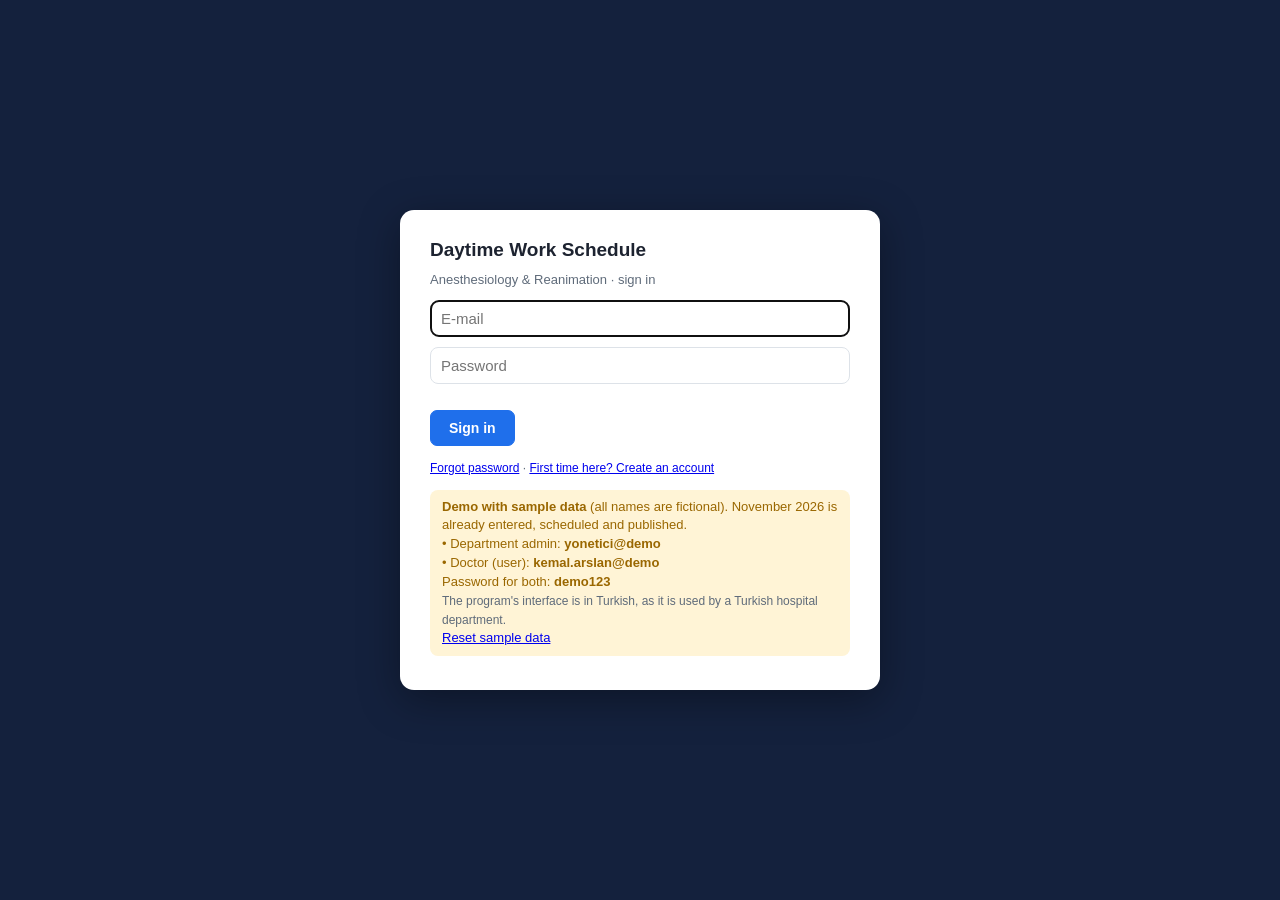
==== commit 352aa965: "Web demo: preloaded sample month, English sign-in page; department admin wording The demo now opens " ====
--- a/web-demo/index.html
+++ b/web-demo/index.html
@@ -3,7 +3,7 @@
 <head>
 <meta charset="utf-8">
 <meta name="viewport" content="width=device-width, initial-scale=1">
-<title>Gün İçi Çalışma Programı</title>
+<title>Daytime Work Schedule</title>
 <style>
 :root{
   --bg:#f6f7f9; --panel:#fff; --ink:#1d2330; --muted:#5f6b7a; --line:#dde2e8; --soft:#eef1f5;
@@ -540,16 +540,16 @@
 
 <!-- ============ GİRİŞ (web) ============ -->
 <div id="login" hidden><div class="lockcard">
-  <h2>Gün İçi Çalışma Programı</h2>
-  <p class="hint" id="lgSub">Anestezi ve Reanimasyon · giriş</p>
+  <h2>Daytime Work Schedule</h2>
+  <p class="hint" id="lgSub">Anesthesiology &amp; Reanimation · sign in</p>
   <form id="loginForm">
-    <input type="email" id="lgEmail" placeholder="E-posta" autocomplete="username" required>
-    <input type="password" id="lgPw" placeholder="Şifre" autocomplete="current-password" required>
-    <input type="password" id="lgPw2" placeholder="Şifre (tekrar)" autocomplete="new-password" hidden>
+    <input type="email" id="lgEmail" placeholder="E-mail" autocomplete="username" required>
+    <input type="password" id="lgPw" placeholder="Password" autocomplete="current-password" required>
+    <input type="password" id="lgPw2" placeholder="Password (again)" autocomplete="new-password" hidden>
     <div id="lgMsg"></div>
-    <div class="lockbtns"><button class="btn primary big" type="submit" id="lgBtn">Giriş</button></div>
+    <div class="lockbtns"><button class="btn primary big" type="submit" id="lgBtn">Sign in</button></div>
   </form>
-  <p class="small" style="margin-top:14px"><a href="#" id="lgForgot">Şifremi unuttum</a> · <a href="#" id="lgToggle">İlk kez mi giriyorsunuz? Hesap oluşturun</a></p>
+  <p class="small" style="margin-top:14px"><a href="#" id="lgForgot">Forgot password</a> · <a href="#" id="lgToggle">First time here? Create an account</a></p>
   <div id="lgDemo"></div>
 </div></div>
 
@@ -1804,6 +1804,7 @@
   saveTimer = setTimeout(() => API.saveAdminState(store).catch(e => alert('Kaydedilemedi: ' + e.message)), 500);
 }
 function renderFileBar() { const b = document.getElementById('fileBar'); if (b) b.style.display = 'none'; }
+const DEMO_SEED = {"v":"20261021002234","data":{"state":{"fixed":{"doctors":[{"name":"Kemal Arslan","nobet":false,"forbidden":[]},{"name":"Elif Yıldız","nobet":false,"forbidden":["Poliklinik-1","Poliklinik-4","Kons-1","Kons-2"],"exPOL":true},{"name":"Nazlı Koç","nobet":false,"forbidden":[]},{"name":"Selin Aydemir","nobet":false,"forbidden":[]},{"name":"Murat Ekinci","nobet":false,"forbidden":[]},{"name":"Hakan Demir","nobet":true,"forbidden":[]},{"name":"Serkan Polat","nobet":true,"forbidden":[]},{"name":"Derya Uslu","nobet":true,"forbidden":[]},{"name":"Gamze Erdem","nobet":true,"forbidden":[]},{"name":"Pınar Yalçın","nobet":true,"forbidden":[]},{"name":"Melis Karaca","nobet":true,"forbidden":[]},{"name":"Onur Şahin","nobet":true,"forbidden":[]},{"name":"Defne Kaplan","nobet":true,"forbidden":[]},{"name":"Canan Güler","nobet":true,"forbidden":[]},{"name":"Burak Tekin","nobet":true,"forbidden":[]},{"name":"Sibel Akın","nobet":true,"forbidden":[]},{"name":"Nihan Bulut","nobet":true,"forbidden":[]},{"name":"İrem Aksoy","nobet":true,"forbidden":[]},{"name":"Tuba Kurt","nobet":true,"forbidden":[]},{"name":"Ozan Çelik","nobet":true,"forbidden":[]},{"name":"Tolga Avcı","nobet":true,"forbidden":[]},{"name":"Emre Kılıç","nobet":true,"forbidden":[]},{"name":"Can Öztürk","nobet":true,"forbidden":[]},{"name":"Barış Duman","nobet":true,"forbidden":[]},{"name":"Cem Yavuz","nobet":true,"forbidden":[]},{"name":"Volkan Işık","nobet":true,"forbidden":[]},{"name":"Kerem Aslan","nobet":true,"forbidden":[]},{"name":"Gizem Çınar","nobet":true,"forbidden":[]},{"name":"Hande Ateş","nobet":true,"forbidden":[]},{"name":"Sinan Erol","nobet":true,"forbidden":[]},{"name":"Uğur Taş","nobet":true,"forbidden":[]},{"name":"Aslı Özdemir","nobet":true,"forbidden":[]},{"name":"Neslihan Uçar","nobet":true,"forbidden":[]},{"name":"Ece Karataş","nobet":true,"forbidden":[]},{"name":"Fatih Gündüz","nobet":true,"forbidden":[]}],"areas":[{"name":"Oda-2","points":800,"type":"OR","canEmpty":false,"low":false,"offName":"2 ODA","pairOnly":[]},{"name":"Oda-3-4","points":1500,"type":"OR","canEmpty":false,"low":false,"offName":"3-4 ODA","pairOnly":[]},{"name":"Oda-6-8","points":1500,"type":"OR","canEmpty":false,"low":false,"offName":"6-8 ODA","pairOnly":[]},{"name":"Oda-9","points":800,"type":"OR","canEmpty":false,"low":false,"offName":"9 ODA","pairOnly":[]},{"name":"Oda-10","points":800,"type":"OR","canEmpty":false,"low":false,"offName":"10 ODA","pairOnly":[]},{"name":"Oda-11-12","points":1500,"type":"OR","canEmpty":false,"low":false,"offName":"11-12.ODA","pairOnly":[]},{"name":"Oda-13","points":250,"type":"OR","canEmpty":false,"low":true,"offName":"13 ODA","pairOnly":[]},{"name":"Oda-14","points":400,"type":"OR","canEmpty":false,"low":true,"offName":"14 ODA","pairOnly":[]},{"name":"Oda-15-18","points":1500,"type":"OR","canEmpty":false,"low":false,"offName":"15-18 ODA","pairOnly":[]},{"name":"Oda-19-20","points":2000,"type":"OR","canEmpty":false,"low":false,"offName":"19-20 ODA","pairOnly":[]},{"name":"Oda-21-22","points":2000,"type":"OR","canEmpty":false,"low":false,"offName":"21-22 ODA","pairOnly":[]},{"name":"Oda-24-25","points":2000,"type":"OR","canEmpty":false,"low":false,"offName":"24-25 ODA","pairOnly":[]},{"name":"Anjio","points":500,"type":"OR","canEmpty":false,"low":true,"offName":"ANJİO","pairOnly":[]},{"name":"Oda-34-35","points":1000,"type":"OR","canEmpty":false,"low":false,"offName":"34-35 ODA","pairOnly":[]},{"name":"Oda-32-33","points":1000,"type":"OR","canEmpty":false,"low":false,"offName":"32-33 ODA","pairOnly":[]},{"name":"Oda-28-30","points":1000,"type":"OR","canEmpty":false,"low":false,"offName":"28-30 ODA","pairOnly":[]},{"name":"Septik","points":500,"type":"OR","canEmpty":false,"low":false,"offName":"D-SEPTİK","pairOnly":["Doğum-1","Doğum-2","Kons-1","Kons-2"]},{"name":"Doğum-1","points":1000,"type":"OR","canEmpty":false,"low":false,"offName":"DOĞUM-1","pairOnly":[]},{"name":"Doğum-2","points":1000,"type":"OR","canEmpty":false,"low":false,"offName":"DOĞUM-2","pairOnly":[]},{"name":"Endoskopi-1","points":5000,"type":"ENDO","canEmpty":false,"low":false,"offName":"ENDO-1","pairOnly":[]},{"name":"Endoskopi-2","points":5000,"type":"ENDO","canEmpty":false,"low":false,"offName":"ENDO-2","pairOnly":[]},{"name":"Kons-1","points":200,"type":"OR","canEmpty":true,"low":true,"offName":"KONS-1","pairOnly":[]},{"name":"Kons-2","points":200,"type":"OR","canEmpty":true,"low":true,"offName":"KONS-2","pairOnly":[]},{"name":"Poliklinik-1","points":800,"type":"POL","canEmpty":false,"low":false,"offName":"POLK-1","pairOnly":[]},{"name":"Poliklinik-4","points":800,"type":"POL","canEmpty":false,"low":false,"offName":"POLK-4","pairOnly":[]}]},"months":{"2026-11":{"included":["Kemal Arslan","Elif Yıldız","Nazlı Koç","Selin Aydemir","Murat Ekinci","Hakan Demir","Melis Karaca","Onur Şahin","Canan Güler","Burak Tekin","Sibel Akın","İrem Aksoy","Tuba Kurt","Ozan Çelik","Tolga Avcı","Emre Kılıç","Can Öztürk","Barış Duman","Cem Yavuz","Volkan Işık","Kerem Aslan","Gizem Çınar","Hande Ateş","Sinan Erol","Uğur Taş","Aslı Özdemir","Ece Karataş"],"holidaysText":"","rosterText":"30.10.2026\tSERKAN POLAT\tCANAN GÜLER\n31.10.2026\tONUR ŞAHİN\tBARIŞ DUMAN\n01.11.2026\tECE KARATAŞ\tİREM AKSOY\n02.11.2026\tSİNAN EROL\tMELİS KARACA\n03.11.2026\tEMRE KILIÇ\tASLI ÖZDEMİR\n04.11.2026\tUĞUR TAŞ\tOZAN ÇELİK\n05.11.2026\tCEM YAVUZ\tTOLGA AVCI\n06.11.2026\tEMRE KILIÇ\tBARIŞ DUMAN\n07.11.2026\tGİZEM ÇINAR\tSİBEL AKIN\n08.11.2026\tHANDE ATEŞ\tONUR ŞAHİN\n09.11.2026\tHAKAN DEMİR\tUĞUR TAŞ\n10.11.2026\tTUBA KURT\tECE KARATAŞ\n11.11.2026\tVOLKAN IŞIK\tOZAN ÇELİK\n12.11.2026\tONUR ŞAHİN\tGİZEM ÇINAR\n13.11.2026\tCANAN GÜLER\tCEM YAVUZ\n14.11.2026\tKEREM ASLAN\tTUBA KURT\n15.11.2026\tASLI ÖZDEMİR\tHAKAN DEMİR\n16.11.2026\tCEM YAVUZ\tİREM AKSOY\n17.11.2026\tONUR ŞAHİN\tBURAK TEKİN\n18.11.2026\tUĞUR TAŞ\tKEREM ASLAN\n19.11.2026\tSİBEL AKIN\tCAN ÖZTÜRK\n20.11.2026\tCANAN GÜLER\tEMRE KILIÇ\n21.11.2026\t\"ELİF YILDIZ (08-16)\nBURAK TEKİN (16-08)\"\tVOLKAN IŞIK\n22.11.2026\tOZAN ÇELİK\tMELİS KARACA\n23.11.2026\tSİNAN EROL\tTOLGA AVCI\n24.11.2026\tHAKAN DEMİR\tASLI ÖZDEMİR\n25.11.2026\tCAN ÖZTÜRK\tGİZEM ÇINAR\n26.11.2026\tTUBA KURT\tHANDE ATEŞ\n27.11.2026\tVOLKAN IŞIK\tKEREM ASLAN\n28.11.2026\tBARIŞ DUMAN\tCANAN GÜLER\n29.11.2026\tTOLGA AVCI\tSİNAN EROL\n30.11.2026\tBURAK TEKİN\tCAN ÖZTÜRK","leavesText":"Canan Güler ; 05.11.2026 ; 05.11.2026\nCan Öztürk ; 05.11.2026 ; 08.11.2026\nFatih Gündüz ; 05.11.2026 ; 08.11.2026\nSinan Erol ; 04.11.2026 ; 08.11.2026\nVolkan Işık ; 04.11.2026 ; 08.11.2026\nVolkan Işık ; 14.11.2026 ; 17.11.2026\nMelis Karaca ; 23.11.2026 ; 30.11.2026\nBurak Tekin ; 05.11.2026 ; 08.11.2026\nUğur Taş ; 05.11.2026 ; 08.11.2026\nUğur Taş ; 25.11.2026 ; 27.11.2026\nKerem Aslan ; 20.11.2026 ; 20.11.2026\nSelin Aydemir ; 16.11.2026 ; 20.11.2026\nTuba Kurt ; 06.11.2026 ; 06.11.2026\nTuba Kurt ; 23.11.2026 ; 23.11.2026","result":{"days":["2026-11-02","2026-11-03","2026-11-04","2026-11-05","2026-11-06","2026-11-09","2026-11-10","2026-11-11","2026-11-12","2026-11-13","2026-11-16","2026-11-17","2026-11-18","2026-11-19","2026-11-20","2026-11-23","2026-11-24","2026-11-25","2026-11-26","2026-11-27","2026-11-30"],"docs":["Kemal Arslan","Elif Yıldız","Nazlı Koç","Selin Aydemir","Murat Ekinci","Hakan Demir","Melis Karaca","Onur Şahin","Canan Güler","Burak Tekin","Sibel Akın","İrem Aksoy","Tuba Kurt","Ozan Çelik","Tolga Avcı","Emre Kılıç","Can Öztürk","Barış Duman","Cem Yavuz","Volkan Işık","Kerem Aslan","Gizem Çınar","Hande Ateş","Sinan Erol","Uğur Taş","Aslı Özdemir","Ece Karataş"],"areas":["Oda-2","Oda-3-4","Oda-6-8","Oda-9","Oda-10","Oda-11-12","Oda-13","Oda-14","Oda-15-18","Oda-19-20","Oda-21-22","Oda-24-25","Anjio","Oda-34-35","Oda-32-33","Oda-28-30","Septik","Doğum-1","Doğum-2","Endoskopi-1","Endoskopi-2","Kons-1","Kons-2","Poliklinik-1","Poliklinik-4"],"slot":[[15,14,2,0,3,13,4,25,1,8,21,16,22,5,10,18,9,23,24,19,6,-1,-1,20,12],[3,4,25,8,7,0,22,11,19,9,17,16,21,18,13,1,14,2,15,24,12,20,5,26,10],[26,6,12,11,14,4,-1,20,10,0,1,13,9,7,2,17,22,16,18,21,24,-1,-1,5,3],[2,21,1,3,10,15,-1,-1,4,25,6,22,-1,17,11,12,0,18,26,14,20,-1,-1,7,5],[11,17,21,10,26,8,-1,-1,6,15,0,20,-1,3,1,25,-1,13,22,5,7,-1,-1,2,4],[18,0,1,14,12,5,26,17,11,3,9,6,25,13,16,4,8,20,2,23,15,-1,-1,24,19],[1,25,3,26,2,7,11,4,22,19,14,23,0,15,21,18,20,10,17,8,13,12,9,16,6],[19,8,11,22,13,20,2,16,3,1,24,7,14,21,5,23,4,18,10,9,25,-1,-1,6,0],[0,2,7,5,20,21,24,9,15,26,3,14,1,25,23,11,17,8,12,18,16,6,4,10,22],[10,12,15,4,22,14,17,2,9,20,23,25,26,16,0,19,6,5,13,11,1,24,3,8,18],[16,24,13,15,18,11,-1,-1,21,23,4,2,8,26,7,6,14,1,10,22,17,-1,-1,0,9],[4,1,5,23,8,6,24,12,7,14,16,0,20,9,17,15,13,22,25,10,2,-1,-1,21,26],[13,5,4,21,17,19,-1,-1,14,12,20,22,10,1,24,16,25,11,6,26,0,-1,-1,15,2],[6,9,22,17,5,12,1,19,0,16,13,10,15,8,26,7,2,25,21,4,18,-1,-1,14,11],[12,13,14,1,11,7,-1,0,26,2,19,21,6,22,18,8,15,17,5,25,9,-1,-1,4,24],[25,7,0,2,15,22,-1,18,8,17,10,26,14,4,-1,21,24,3,16,20,5,-1,-1,11,23],[5,22,13,24,25,1,4,26,16,10,15,19,2,0,-1,20,11,7,18,3,8,9,-1,12,17],[0,11,16,19,1,3,-1,-1,13,7,22,18,4,10,-1,26,2,12,23,17,14,-1,-1,9,20],[20,0,10,18,19,23,2,14,5,22,7,17,4,11,-1,13,3,9,1,12,26,-1,15,25,8],[17,5,4,9,16,18,14,1,25,21,8,7,20,23,-1,10,26,15,19,2,11,-1,0,3,13],[22,10,9,25,0,24,-1,3,18,13,26,1,2,12,20,5,16,21,11,15,4,-1,-1,19,7]],"coverBy":[[-1,-1,-1,-1,-1,-1,-1,-1,-1,-1,-1,-1,-1,-1,-1,-1,-1,-1,-1,-1,-1,7,17,-1,-1],[-1,-1,-1,-1,-1,-1,-1,-1,-1,-1,-1,-1,-1,-1,-1,-1,-1,-1,-1,-1,-1,-1,-1,-1,-1],[-1,-1,-1,-1,-1,-1,15,-1,-1,-1,-1,-1,-1,-1,-1,-1,-1,-1,-1,-1,-1,4,7,-1,-1],[-1,-1,-1,-1,-1,-1,5,4,-1,-1,-1,-1,14,-1,-1,-1,-1,-1,-1,-1,-1,17,10,-1,-1],[-1,-1,-1,-1,-1,-1,5,10,-1,-1,-1,-1,3,-1,-1,-1,17,-1,-1,-1,-1,0,2,-1,-1],[-1,-1,-1,-1,-1,-1,-1,-1,-1,-1,-1,-1,-1,-1,-1,-1,-1,-1,-1,-1,-1,11,4,-1,-1],[-1,-1,-1,-1,-1,-1,-1,-1,-1,-1,-1,-1,-1,-1,-1,-1,-1,-1,-1,-1,-1,-1,-1,-1,-1],[-1,-1,-1,-1,-1,-1,-1,-1,-1,-1,-1,-1,-1,-1,-1,-1,-1,-1,-1,-1,-1,15,14,-1,-1],[-1,-1,-1,-1,-1,-1,-1,-1,-1,-1,-1,-1,-1,-1,-1,-1,-1,-1,-1,-1,-1,-1,-1,-1,-1],[-1,-1,-1,-1,-1,-1,-1,-1,-1,-1,-1,-1,-1,-1,-1,-1,-1,-1,-1,-1,-1,-1,-1,-1,-1],[-1,-1,-1,-1,-1,-1,2,8,-1,-1,-1,-1,-1,-1,-1,-1,-1,-1,-1,-1,-1,14,0,-1,-1],[-1,-1,-1,-1,-1,-1,-1,-1,-1,-1,-1,-1,-1,-1,-1,-1,-1,-1,-1,-1,-1,2,16,-1,-1],[-1,-1,-1,-1,-1,-1,17,11,-1,-1,-1,-1,-1,-1,-1,-1,-1,-1,-1,-1,-1,12,14,-1,-1],[-1,-1,-1,-1,-1,-1,-1,-1,-1,-1,-1,-1,-1,-1,-1,-1,-1,-1,-1,-1,-1,2,3,-1,-1],[-1,-1,-1,-1,-1,-1,3,-1,-1,-1,-1,-1,-1,-1,-1,-1,-1,-1,-1,-1,-1,16,14,-1,-1],[-1,-1,-1,-1,-1,-1,7,-1,-1,-1,-1,-1,-1,-1,-1,-1,-1,-1,-1,-1,-1,1,10,-1,-1],[-1,-1,-1,-1,-1,-1,-1,-1,-1,-1,-1,-1,-1,-1,-1,-1,-1,-1,-1,-1,-1,-1,12,-1,-1],[-1,-1,-1,-1,-1,-1,10,3,-1,-1,-1,-1,-1,-1,-1,-1,-1,-1,-1,-1,-1,16,1,-1,-1],[-1,-1,-1,-1,-1,-1,-1,-1,-1,-1,-1,-1,-1,-1,-1,-1,-1,-1,-1,-1,-1,16,-1,-1,-1],[-1,-1,-1,-1,-1,-1,-1,-1,-1,-1,-1,-1,-1,-1,-1,-1,-1,-1,-1,-1,-1,16,-1,-1,-1],[-1,-1,-1,-1,-1,-1,15,-1,-1,-1,-1,-1,-1,-1,-1,-1,-1,-1,-1,-1,-1,16,13,-1,-1]]},"inputSig":"[[\"Kemal Arslan\",\"Elif Yıldız\",\"Nazlı Koç\",\"Selin Aydemir\",\"Murat Ekinci\",\"Hakan Demir\",\"Melis Karaca\",\"Onur Şahin\",\"Canan Güler\",\"Burak Tekin\",\"Sibel Akın\",\"İrem Aksoy\",\"Tuba Kurt\",\"Ozan Çelik\",\"Tolga Avcı\",\"Emre Kılıç\",\"Can Öztürk\",\"Barış Duman\",\"Cem Yavuz\",\"Volkan Işık\",\"Kerem Aslan\",\"Gizem Çınar\",\"Hande Ateş\",\"Sinan Erol\",\"Uğur Taş\",\"Aslı Özdemir\",\"Ece Karataş\"],[],[{\"name\":\"Sinan Erol\",\"from\":\"2026-11-18\",\"to\":\"2026-11-20\",\"type\":\"kongre\"},{\"name\":\"Gizem Çınar\",\"from\":\"2026-11-24\",\"to\":\"2026-11-25\",\"type\":\"rapor\"},{\"name\":\"Canan Güler\",\"from\":\"2026-11-05\",\"to\":\"2026-11-05\",\"type\":\"yillik\"},{\"name\":\"Can Öztürk\",\"from\":\"2026-11-05\",\"to\":\"2026-11-08\",\"type\":\"yillik\"},{\"name\":\"Fatih Gündüz\",\"from\":\"2026-11-05\",\"to\":\"2026-11-08\",\"type\":\"yillik\"},{\"name\":\"Sinan Erol\",\"from\":\"2026-11-04\",\"to\":\"2026-11-08\",\"type\":\"yillik\"},{\"name\":\"Volkan Işık\",\"from\":\"2026-11-04\",\"to\":\"2026-11-08\",\"type\":\"yillik\"},{\"name\":\"Volkan Işık\",\"from\":\"2026-11-14\",\"to\":\"2026-11-17\",\"type\":\"yillik\"},{\"name\":\"Melis Karaca\",\"from\":\"2026-11-23\",\"to\":\"2026-11-30\",\"type\":\"yillik\"},{\"name\":\"Burak Tekin\",\"from\":\"2026-11-05\",\"to\":\"2026-11-08\",\"type\":\"yillik\"},{\"name\":\"Uğur Taş\",\"from\":\"2026-11-05\",\"to\":\"2026-11-08\",\"type\":\"yillik\"},{\"name\":\"Uğur Taş\",\"from\":\"2026-11-25\",\"to\":\"2026-11-27\",\"type\":\"yillik\"},{\"name\":\"Kerem Aslan\",\"from\":\"2026-11-20\",\"to\":\"2026-11-20\",\"type\":\"yillik\"},{\"name\":\"Selin Aydemir\",\"from\":\"2026-11-16\",\"to\":\"2026-11-20\",\"type\":\"yillik\"},{\"name\":\"Tuba Kurt\",\"from\":\"2026-11-06\",\"to\":\"2026-11-06\",\"type\":\"yillik\"},{\"name\":\"Tuba Kurt\",\"from\":\"2026-11-23\",\"to\":\"2026-11-23\",\"type\":\"yillik\"}],[{\"date\":\"2026-10-30\",\"names\":[\"Serkan Polat\",\"Canan Güler\"]},{\"date\":\"2026-10-31\",\"names\":[\"Onur Şahin\",\"Barış Duman\"]},{\"date\":\"2026-11-01\",\"names\":[\"Ece Karataş\",\"İrem Aksoy\",\"Serkan Polat\",\"Pınar Yalçın\"]},{\"date\":\"2026-11-02\",\"names\":[\"Sinan Erol\",\"Melis Karaca\",\"Derya Uslu\",\"Defne Kaplan\"]},{\"date\":\"2026-11-03\",\"names\":[\"Emre Kılıç\",\"Aslı Özdemir\",\"Gamze Erdem\",\"Nihan Bulut\"]},{\"date\":\"2026-11-04\",\"names\":[\"Uğur Taş\",\"Ozan Çelik\",\"Pınar Yalçın\",\"Neslihan Uçar\"]},{\"date\":\"2026-11-05\",\"names\":[\"Cem Yavuz\",\"Tolga Avcı\",\"Defne Kaplan\",\"Fatih Gündüz\"]},{\"date\":\"2026-11-06\",\"names\":[\"Emre Kılıç\",\"Barış Duman\",\"Nihan Bulut\",\"Serkan Polat\"]},{\"date\":\"2026-11-07\",\"names\":[\"Gizem Çınar\",\"Sibel Akın\",\"Neslihan Uçar\",\"Derya Uslu\"]},{\"date\":\"2026-11-08\",\"names\":[\"Hande Ateş\",\"Onur Şahin\",\"Fatih Gündüz\",\"Gamze Erdem\"]},{\"date\":\"2026-11-09\",\"names\":[\"Hakan Demir\",\"Uğur Taş\",\"Serkan Polat\",\"Pınar Yalçın\"]},{\"date\":\"2026-11-10\",\"names\":[\"Tuba Kurt\",\"Ece Karataş\",\"Derya Uslu\",\"Defne Kaplan\"]},{\"date\":\"2026-11-11\",\"names\":[\"Volkan Işık\",\"Ozan Çelik\",\"Gamze Erdem\",\"Nihan Bulut\"]},{\"date\":\"2026-11-12\",\"names\":[\"Onur Şahin\",\"Gizem Çınar\",\"Pınar Yalçın\",\"Neslihan Uçar\"]},{\"date\":\"2026-11-13\",\"names\":[\"Canan Güler\",\"Cem Yavuz\",\"Defne Kaplan\",\"Fatih Gündüz\"]},{\"date\":\"2026-11-14\",\"names\":[\"Kerem Aslan\",\"Tuba Kurt\",\"Nihan Bulut\",\"Serkan Polat\"]},{\"date\":\"2026-11-15\",\"names\":[\"Aslı Özdemir\",\"Hakan Demir\",\"Neslihan Uçar\",\"Derya Uslu\"]},{\"date\":\"2026-11-16\",\"names\":[\"Cem Yavuz\",\"İrem Aksoy\",\"Fatih Gündüz\",\"Gamze Erdem\"]},{\"date\":\"2026-11-17\",\"names\":[\"Onur Şahin\",\"Burak Tekin\",\"Serkan Polat\",\"Pınar Yalçın\"]},{\"date\":\"2026-11-18\",\"names\":[\"Uğur Taş\",\"Kerem Aslan\",\"Derya Uslu\",\"Defne Kaplan\"]},{\"date\":\"2026-11-19\",\"names\":[\"Sibel Akın\",\"Can Öztürk\",\"Gamze Erdem\",\"Nihan Bulut\"]},{\"date\":\"2026-11-20\",\"names\":[\"Canan Güler\",\"Emre Kılıç\",\"Pınar Yalçın\",\"Neslihan Uçar\"]},{\"date\":\"2026-11-21\",\"names\":[\"Elif Yıldız\",\"Burak Tekin\",\"Defne Kaplan\",\"Fatih Gündüz\",\"Volkan Işık\"]},{\"date\":\"2026-11-22\",\"names\":[\"Ozan Çelik\",\"Melis Karaca\",\"Nihan Bulut\",\"Serkan Polat\"]},{\"date\":\"2026-11-23\",\"names\":[\"Sinan Erol\",\"Tolga Avcı\",\"Neslihan Uçar\",\"Derya Uslu\"]},{\"date\":\"2026-11-24\",\"names\":[\"Hakan Demir\",\"Aslı Özdemir\",\"Fatih Gündüz\",\"Gamze Erdem\"]},{\"date\":\"2026-11-25\",\"names\":[\"Can Öztürk\",\"Gizem Çınar\",\"Serkan Polat\",\"Pınar Yalçın\"]},{\"date\":\"2026-11-26\",\"names\":[\"Tuba Kurt\",\"Hande Ateş\",\"Derya Uslu\",\"Defne Kaplan\"]},{\"date\":\"2026-11-27\",\"names\":[\"Volkan Işık\",\"Kerem Aslan\",\"Gamze Erdem\",\"Nihan Bulut\"]},{\"date\":\"2026-11-28\",\"names\":[\"Barış Duman\",\"Canan Güler\",\"Pınar Yalçın\",\"Neslihan Uçar\"]},{\"date\":\"2026-11-29\",\"names\":[\"Tolga Avcı\",\"Sinan Erol\",\"Defne Kaplan\",\"Fatih Gündüz\"]},{\"date\":\"2026-11-30\",\"names\":[\"Burak Tekin\",\"Can Öztürk\",\"Nihan Bulut\",\"Serkan Polat\"]}],[{\"date\":\"2026-11-01\",\"names\":[\"Serkan Polat\",\"Pınar Yalçın\"]},{\"date\":\"2026-11-02\",\"names\":[\"Derya Uslu\",\"Defne Kaplan\"]},{\"date\":\"2026-11-03\",\"names\":[\"Gamze Erdem\",\"Nihan Bulut\"]},{\"date\":\"2026-11-04\",\"names\":[\"Pınar Yalçın\",\"Neslihan Uçar\"]},{\"date\":\"2026-11-05\",\"names\":[\"Defne Kaplan\",\"Fatih Gündüz\"]},{\"date\":\"2026-11-06\",\"names\":[\"Nihan Bulut\",\"Serkan Polat\"]},{\"date\":\"2026-11-07\",\"names\":[\"Neslihan Uçar\",\"Derya Uslu\"]},{\"date\":\"2026-11-08\",\"names\":[\"Fatih Gündüz\",\"Gamze Erdem\"]},{\"date\":\"2026-11-09\",\"names\":[\"Serkan Polat\",\"Pınar Yalçın\"]},{\"date\":\"2026-11-10\",\"names\":[\"Derya Uslu\",\"Defne Kaplan\"]},{\"date\":\"2026-11-11\",\"names\":[\"Gamze Erdem\",\"Nihan Bulut\"]},{\"date\":\"2026-11-12\",\"names\":[\"Pınar Yalçın\",\"Neslihan Uçar\"]},{\"date\":\"2026-11-13\",\"names\":[\"Defne Kaplan\",\"Fatih Gündüz\"]},{\"date\":\"2026-11-14\",\"names\":[\"Nihan Bulut\",\"Serkan Polat\"]},{\"date\":\"2026-11-15\",\"names\":[\"Neslihan Uçar\",\"Derya Uslu\"]},{\"date\":\"2026-11-16\",\"names\":[\"Fatih Gündüz\",\"Gamze Erdem\"]},{\"date\":\"2026-11-17\",\"names\":[\"Serkan Polat\",\"Pınar Yalçın\"]},{\"date\":\"2026-11-18\",\"names\":[\"Derya Uslu\",\"Defne Kaplan\"]},{\"date\":\"2026-11-19\",\"names\":[\"Gamze Erdem\",\"Nihan Bulut\"]},{\"date\":\"2026-11-20\",\"names\":[\"Pınar Yalçın\",\"Neslihan Uçar\"]},{\"date\":\"2026-11-21\",\"names\":[\"Defne Kaplan\",\"Fatih Gündüz\"]},{\"date\":\"2026-11-22\",\"names\":[\"Nihan Bulut\",\"Serkan Polat\"]},{\"date\":\"2026-11-23\",\"names\":[\"Neslihan Uçar\",\"Derya Uslu\"]},{\"date\":\"2026-11-24\",\"names\":[\"Fatih Gündüz\",\"Gamze Erdem\"]},{\"date\":\"2026-11-25\",\"names\":[\"Serkan Polat\",\"Pınar Yalçın\"]},{\"date\":\"2026-11-26\",\"names\":[\"Derya Uslu\",\"Defne Kaplan\"]},{\"date\":\"2026-11-27\",\"names\":[\"Gamze Erdem\",\"Nihan Bulut\"]},{\"date\":\"2026-11-28\",\"names\":[\"Pınar Yalçın\",\"Neslihan Uçar\"]},{\"date\":\"2026-11-29\",\"names\":[\"Defne Kaplan\",\"Fatih Gündüz\"]},{\"date\":\"2026-11-30\",\"names\":[\"Nihan Bulut\",\"Serkan Polat\"]}],[{\"name\":\"Oda-2\",\"points\":800,\"type\":\"OR\",\"canEmpty\":false,\"low\":false,\"offName\":\"2 ODA\",\"pairOnly\":[]},{\"name\":\"Oda-3-4\",\"points\":1500,\"type\":\"OR\",\"canEmpty\":false,\"low\":false,\"offName\":\"3-4 ODA\",\"pairOnly\":[]},{\"name\":\"Oda-6-8\",\"points\":1500,\"type\":\"OR\",\"canEmpty\":false,\"low\":false,\"offName\":\"6-8 ODA\",\"pairOnly\":[]},{\"name\":\"Oda-9\",\"points\":800,\"type\":\"OR\",\"canEmpty\":false,\"low\":false,\"offName\":\"9 ODA\",\"pairOnly\":[]},{\"name\":\"Oda-10\",\"points\":800,\"type\":\"OR\",\"canEmpty\":false,\"low\":false,\"offName\":\"10 ODA\",\"pairOnly\":[]},{\"name\":\"Oda-11-12\",\"points\":1500,\"type\":\"OR\",\"canEmpty\":false,\"low\":false,\"offName\":\"11-12.ODA\",\"pairOnly\":[]},{\"name\":\"Oda-13\",\"points\":250,\"type\":\"OR\",\"canEmpty\":false,\"low\":true,\"offName\":\"13 ODA\",\"pairOnly\":[]},{\"name\":\"Oda-14\",\"points\":400,\"type\":\"OR\",\"canEmpty\":false,\"low\":true,\"offName\":\"14 ODA\",\"pairOnly\":[]},{\"name\":\"Oda-15-18\",\"points\":1500,\"type\":\"OR\",\"canEmpty\":false,\"low\":false,\"offName\":\"15-18 ODA\",\"pairOnly\":[]},{\"name\":\"Oda-19-20\",\"points\":2000,\"type\":\"OR\",\"canEmpty\":false,\"low\":false,\"offName\":\"19-20 ODA\",\"pairOnly\":[]},{\"name\":\"Oda-21-22\",\"points\":2000,\"type\":\"OR\",\"canEmpty\":false,\"low\":false,\"offName\":\"21-22 ODA\",\"pairOnly\":[]},{\"name\":\"Oda-24-25\",\"points\":2000,\"type\":\"OR\",\"canEmpty\":false,\"low\":false,\"offName\":\"24-25 ODA\",\"pairOnly\":[]},{\"name\":\"Anjio\",\"points\":500,\"type\":\"OR\",\"canEmpty\":false,\"low\":true,\"offName\":\"ANJİO\",\"pairOnly\":[]},{\"name\":\"Oda-34-35\",\"points\":1000,\"type\":\"OR\",\"canEmpty\":false,\"low\":false,\"offName\":\"34-35 ODA\",\"pairOnly\":[]},{\"name\":\"Oda-32-33\",\"points\":1000,\"type\":\"OR\",\"canEmpty\":false,\"low\":false,\"offName\":\"32-33 ODA\",\"pairOnly\":[]},{\"name\":\"Oda-28-30\",\"points\":1000,\"type\":\"OR\",\"canEmpty\":false,\"low\":false,\"offName\":\"28-30 ODA\",\"pairOnly\":[]},{\"name\":\"Septik\",\"points\":500,\"type\":\"OR\",\"canEmpty\":false,\"low\":false,\"offName\":\"D-SEPTİK\",\"pairOnly\":[\"Doğum-1\",\"Doğum-2\",\"Kons-1\",\"Kons-2\"]},{\"name\":\"Doğum-1\",\"points\":1000,\"type\":\"OR\",\"canEmpty\":false,\"low\":false,\"offName\":\"DOĞUM-1\",\"pairOnly\":[]},{\"name\":\"Doğum-2\",\"points\":1000,\"type\":\"OR\",\"canEmpty\":false,\"low\":false,\"offName\":\"DOĞUM-2\",\"pairOnly\":[]},{\"name\":\"Endoskopi-1\",\"points\":5000,\"type\":\"ENDO\",\"canEmpty\":false,\"low\":false,\"offName\":\"ENDO-1\",\"pairOnly\":[]},{\"name\":\"Endoskopi-2\",\"points\":5000,\"type\":\"ENDO\",\"canEmpty\":false,\"low\":false,\"offName\":\"ENDO-2\",\"pairOnly\":[]},{\"name\":\"Kons-1\",\"points\":200,\"type\":\"OR\",\"canEmpty\":true,\"low\":true,\"offName\":\"KONS-1\",\"pairOnly\":[]},{\"name\":\"Kons-2\",\"points\":200,\"type\":\"OR\",\"canEmpty\":true,\"low\":true,\"offName\":\"KONS-2\",\"pairOnly\":[]},{\"name\":\"Poliklinik-1\",\"points\":800,\"type\":\"POL\",\"canEmpty\":false,\"low\":false,\"offName\":\"POLK-1\",\"pairOnly\":[]},{\"name\":\"Poliklinik-4\",\"points\":800,\"type\":\"POL\",\"canEmpty\":false,\"low\":false,\"offName\":\"POLK-4\",\"pairOnly\":[]}],{\"Elif Yıldız\":[\"Poliklinik-1\",\"Poliklinik-4\",\"Kons-1\",\"Kons-2\"]},[\"Elif Yıldız\"],[],[{\"name\":\"Kemal Arslan\",\"nobet\":false,\"flex\":false},{\"name\":\"Elif Yıldız\",\"nobet\":false,\"flex\":false},{\"name\":\"Nazlı Koç\",\"nobet\":false,\"flex\":false},{\"name\":\"Selin Aydemir\",\"nobet\":false,\"flex\":false},{\"name\":\"Murat Ekinci\",\"nobet\":false,\"flex\":false},{\"name\":\"Hakan Demir\",\"nobet\":true,\"flex\":false},{\"name\":\"Serkan Polat\",\"nobet\":true,\"flex\":false},{\"name\":\"Derya Uslu\",\"nobet\":true,\"flex\":false},{\"name\":\"Gamze Erdem\",\"nobet\":true,\"flex\":false},{\"name\":\"Pınar Yalçın\",\"nobet\":true,\"flex\":false},{\"name\":\"Melis Karaca\",\"nobet\":true,\"flex\":false},{\"name\":\"Onur Şahin\",\"nobet\":true,\"flex\":false},{\"name\":\"Defne Kaplan\",\"nobet\":true,\"flex\":false},{\"name\":\"Canan Güler\",\"nobet\":true,\"flex\":false},{\"name\":\"Burak Tekin\",\"nobet\":true,\"flex\":false},{\"name\":\"Sibel Akın\",\"nobet\":true,\"flex\":false},{\"name\":\"Nihan Bulut\",\"nobet\":true,\"flex\":false},{\"name\":\"İrem Aksoy\",\"nobet\":true,\"flex\":false},{\"name\":\"Tuba Kurt\",\"nobet\":true,\"flex\":false},{\"name\":\"Ozan Çelik\",\"nobet\":true,\"flex\":false},{\"name\":\"Tolga Avcı\",\"nobet\":true,\"flex\":false},{\"name\":\"Emre Kılıç\",\"nobet\":true,\"flex\":false},{\"name\":\"Can Öztürk\",\"nobet\":true,\"flex\":false},{\"name\":\"Barış Duman\",\"nobet\":true,\"flex\":false},{\"name\":\"Cem Yavuz\",\"nobet\":true,\"flex\":false},{\"name\":\"Volkan Işık\",\"nobet\":true,\"flex\":false},{\"name\":\"Kerem Aslan\",\"nobet\":true,\"flex\":false},{\"name\":\"Gizem Çınar\",\"nobet\":true,\"flex\":false},{\"name\":\"Hande Ateş\",\"nobet\":true,\"flex\":false},{\"name\":\"Sinan Erol\",\"nobet\":true,\"flex\":false},{\"name\":\"Uğur Taş\",\"nobet\":true,\"flex\":false},{\"name\":\"Aslı Özdemir\",\"nobet\":true,\"flex\":false},{\"name\":\"Neslihan Uçar\",\"nobet\":true,\"flex\":false},{\"name\":\"Ece Karataş\",\"nobet\":true,\"flex\":false},{\"name\":\"Fatih Gündüz\",\"nobet\":true,\"flex\":false}],{\"Tuba Kurt\":[\"2026-11-10\",\"2026-11-11\"]},{\"Hakan Demir\":[\"2026-11-04\",\"2026-11-05\",\"2026-11-12\"]},{},{},[],[{\"name\":\"Onur Şahin\",\"days\":[\"2026-11-16\",\"2026-11-17\"],\"rooms\":[\"Oda-19-20\",\"Oda-21-22\"]}],null,{\"Oda-32-33\":[\"2026-11-23\",\"2026-11-24\",\"2026-11-25\",\"2026-11-26\",\"2026-11-27\"]},[],{},{}]","roster":{"2026-10-30":["Serkan Polat","Canan Güler","",""],"2026-10-31":["Onur Şahin","Barış Duman","",""],"2026-11-01":["Ece Karataş","İrem Aksoy","Serkan Polat","Pınar Yalçın"],"2026-11-02":["Sinan Erol","Melis Karaca","Derya Uslu","Defne Kaplan"],"2026-11-03":["Emre Kılıç","Aslı Özdemir","Gamze Erdem","Nihan Bulut"],"2026-11-04":["Uğur Taş","Ozan Çelik","Pınar Yalçın","Neslihan Uçar"],"2026-11-05":["Cem Yavuz","Tolga Avcı","Defne Kaplan","Fatih Gündüz"],"2026-11-06":["Emre Kılıç","Barış Duman","Nihan Bulut","Serkan Polat"],"2026-11-07":["Gizem Çınar","Sibel Akın","Neslihan Uçar","Derya Uslu"],"2026-11-08":["Hande Ateş","Onur Şahin","Fatih Gündüz","Gamze Erdem"],"2026-11-09":["Hakan Demir","Uğur Taş","Serkan Polat","Pınar Yalçın"],"2026-11-10":["Tuba Kurt","Ece Karataş","Derya Uslu","Defne Kaplan"],"2026-11-11":["Volkan Işık","Ozan Çelik","Gamze Erdem","Nihan Bulut"],"2026-11-12":["Onur Şahin","Gizem Çınar","Pınar Yalçın","Neslihan Uçar"],"2026-11-13":["Canan Güler","Cem Yavuz","Defne Kaplan","Fatih Gündüz"],"2026-11-14":["Kerem Aslan","Tuba Kurt","Nihan Bulut","Serkan Polat"],"2026-11-15":["Aslı Özdemir","Hakan Demir","Neslihan Uçar","Derya Uslu"],"2026-11-16":["Cem Yavuz","İrem Aksoy","Fatih Gündüz","Gamze Erdem"],"2026-11-17":["Onur Şahin","Burak Tekin","Serkan Polat","Pınar Yalçın"],"2026-11-18":["Uğur Taş","Kerem Aslan","Derya Uslu","Defne Kaplan"],"2026-11-19":["Sibel Akın","Can Öztürk","Gamze Erdem","Nihan Bulut"],"2026-11-20":["Canan Güler","Emre Kılıç","Pınar Yalçın","Neslihan Uçar"],"2026-11-21":["Elif Yıldız","Burak Tekin","Defne Kaplan","Fatih Gündüz","Volkan Işık"],"2026-11-22":["Ozan Çelik","Melis Karaca","Nihan Bulut","Serkan Polat"],"2026-11-23":["Sinan Erol","Tolga Avcı","Neslihan Uçar","Derya Uslu"],"2026-11-24":["Hakan Demir","Aslı Özdemir","Fatih Gündüz","Gamze Erdem"],"2026-11-25":["Can Öztürk","Gizem Çınar","Serkan Polat","Pınar Yalçın"],"2026-11-26":["Tuba Kurt","Hande Ateş","Derya Uslu","Defne Kaplan"],"2026-11-27":["Volkan Işık","Kerem Aslan","Gamze Erdem","Nihan Bulut"],"2026-11-28":["Barış Duman","Canan Güler","Pınar Yalçın","Neslihan Uçar"],"2026-11-29":["Tolga Avcı","Sinan Erol","Defne Kaplan","Fatih Gündüz"],"2026-11-30":["Burak Tekin","Can Öztürk","Nihan Bulut","Serkan Polat"]},"rosterV":2,"leaves":[{"name":"Sinan Erol","type":"kongre","from":"2026-11-18","to":"2026-11-20"},{"name":"Gizem Çınar","type":"rapor","from":"2026-11-24","to":"2026-11-25"},{"name":"Canan Güler","type":"yillik","from":"2026-11-05","to":""},{"name":"Can Öztürk","type":"yillik","from":"2026-11-05","to":"2026-11-08"},{"name":"Fatih Gündüz","type":"yillik","from":"2026-11-05","to":"2026-11-08"},{"name":"Sinan Erol","type":"yillik","from":"2026-11-04","to":"2026-11-08"},{"name":"Volkan Işık","type":"yillik","from":"2026-11-04","to":"2026-11-08"},{"name":"Volkan Işık","type":"yillik","from":"2026-11-14","to":"2026-11-17"},{"name":"Melis Karaca","type":"yillik","from":"2026-11-23","to":"2026-11-30"},{"name":"Burak Tekin","type":"yillik","from":"2026-11-05","to":"2026-11-08"},{"name":"Uğur Taş","type":"yillik","from":"2026-11-05","to":"2026-11-08"},{"name":"Uğur Taş","type":"yillik","from":"2026-11-25","to":"2026-11-27"},{"name":"Kerem Aslan","type":"yillik","from":"2026-11-20","to":""},{"name":"Selin Aydemir","type":"yillik","from":"2026-11-16","to":"2026-11-20"},{"name":"Tuba Kurt","type":"yillik","from":"2026-11-06","to":""},{"name":"Tuba Kurt","type":"yillik","from":"2026-11-23","to":""}],"avoid":[{"name":"Onur Şahin","days":["2026-11-16","2026-11-17"],"rooms":["Oda-19-20","Oda-21-22"]}],"edu":{"2026-11-02":["prof.dr. A. KARA","doç.dr. B. TUNA","doç.dr. B. TUNA","prof.dr. C. ERGİN","doç.dr. D. SOY","doç.dr. E. ÖNAL"],"2026-11-03":["prof.dr. A. KARA","doç.dr. B. TUNA","prof.dr. C. ERGİN","prof.dr. C. ERGİN","doç.dr. D. SOY","doç.dr. E. ÖNAL"],"2026-11-04":["prof.dr. A. KARA","doç.dr. B. TUNA","prof.dr. C. ERGİN","prof.dr. C. ERGİN","doç.dr. D. SOY","doç.dr. E. ÖNAL"],"2026-11-05":["prof.dr. A. KARA","doç.dr. B. TUNA","doç.dr. B. TUNA","prof.dr. C. ERGİN","doç.dr. D. SOY","doç.dr. E. ÖNAL"],"2026-11-06":["prof.dr. A. KARA","doç.dr. B. TUNA","prof.dr. C. ERGİN","prof.dr. C. ERGİN","doç.dr. D. SOY","doç.dr. E. ÖNAL"],"2026-11-09":["prof.dr. A. KARA","doç.dr. B. TUNA","prof.dr. C. ERGİN","prof.dr. C. ERGİN","doç.dr. D. SOY","doç.dr. E. ÖNAL"],"2026-11-10":["prof.dr. A. KARA","doç.dr. B. TUNA","doç.dr. B. TUNA","prof.dr. C. ERGİN","doç.dr. D. SOY","doç.dr. E. ÖNAL"],"2026-11-11":["prof.dr. A. KARA","doç.dr. B. TUNA","prof.dr. C. ERGİN","prof.dr. C. ERGİN","doç.dr. D. SOY","doç.dr. E. ÖNAL"],"2026-11-12":["prof.dr. A. KARA","doç.dr. B. TUNA","prof.dr. C. ERGİN","prof.dr. C. ERGİN","doç.dr. D. SOY","doç.dr. E. ÖNAL"],"2026-11-13":["prof.dr. A. KARA","doç.dr. B. TUNA","doç.dr. B. TUNA","prof.dr. C. ERGİN","doç.dr. D. SOY","doç.dr. E. ÖNAL"],"2026-11-16":["prof.dr. A. KARA","doç.dr. B. TUNA","prof.dr. C. ERGİN","prof.dr. C. ERGİN","doç.dr. D. SOY","doç.dr. E. ÖNAL"],"2026-11-17":["prof.dr. A. KARA","doç.dr. B. TUNA","prof.dr. C. ERGİN","prof.dr. C. ERGİN","doç.dr. D. SOY","doç.dr. E. ÖNAL"],"2026-11-18":["prof.dr. A. KARA","doç.dr. B. TUNA","doç.dr. B. TUNA","prof.dr. C. ERGİN","doç.dr. D. SOY","doç.dr. E. ÖNAL"],"2026-11-19":["prof.dr. A. KARA","doç.dr. B. TUNA","prof.dr. C. ERGİN","prof.dr. C. ERGİN","doç.dr. D. SOY","doç.dr. E. ÖNAL"],"2026-11-20":["prof.dr. A. KARA","doç.dr. B. TUNA","prof.dr. C. ERGİN","prof.dr. C. ERGİN","doç.dr. D. SOY","doç.dr. E. ÖNAL"],"2026-11-23":["prof.dr. A. KARA","doç.dr. B. TUNA","doç.dr. B. TUNA","prof.dr. C. ERGİN","doç.dr. D. SOY","doç.dr. E. ÖNAL"],"2026-11-24":["prof.dr. A. KARA","doç.dr. B. TUNA","prof.dr. C. ERGİN","prof.dr. C. ERGİN","doç.dr. D. SOY","doç.dr. E. ÖNAL"],"2026-11-25":["prof.dr. A. KARA","doç.dr. B. TUNA","prof.dr. C. ERGİN","prof.dr. C. ERGİN","doç.dr. D. SOY","doç.dr. E. ÖNAL"],"2026-11-26":["prof.dr. A. KARA","doç.dr. B. TUNA","doç.dr. B. TUNA","prof.dr. C. ERGİN","doç.dr. D. SOY","doç.dr. E. ÖNAL"],"2026-11-27":["prof.dr. A. KARA","doç.dr. B. TUNA","prof.dr. C. ERGİN","prof.dr. C. ERGİN","doç.dr. D. SOY","doç.dr. E. ÖNAL"],"2026-11-30":["prof.dr. A. KARA","doç.dr. B. TUNA","prof.dr. C. ERGİN","prof.dr. C. ERGİN","doç.dr. D. SOY","doç.dr. E. ÖNAL"]},"prevNobet":{},"steps":{"2":"ok","3":"ok","4":"ok","5":"ok"},"lowReq":{"Tuba Kurt":["2026-11-10","2026-11-11"]},"polPref":{"Hakan Demir":["2026-11-04","2026-11-05","2026-11-12"]},"closed":{"Oda-32-33":["2026-11-23","2026-11-24","2026-11-25","2026-11-26","2026-11-27"]},"snap":{"doctors":[{"name":"Kemal Arslan","nobet":false,"flex":false},{"name":"Elif Yıldız","nobet":false,"flex":false},{"name":"Nazlı Koç","nobet":false,"flex":false},{"name":"Selin Aydemir","nobet":false,"flex":false},{"name":"Murat Ekinci","nobet":false,"flex":false},{"name":"Hakan Demir","nobet":true,"flex":false},{"name":"Serkan Polat","nobet":true,"flex":false},{"name":"Derya Uslu","nobet":true,"flex":false},{"name":"Gamze Erdem","nobet":true,"flex":false},{"name":"Pınar Yalçın","nobet":true,"flex":false},{"name":"Melis Karaca","nobet":true,"flex":false},{"name":"Onur Şahin","nobet":true,"flex":false},{"name":"Defne Kaplan","nobet":true,"flex":false},{"name":"Canan Güler","nobet":true,"flex":false},{"name":"Burak Tekin","nobet":true,"flex":false},{"name":"Sibel Akın","nobet":true,"flex":false},{"name":"Nihan Bulut","nobet":true,"flex":false},{"name":"İrem Aksoy","nobet":true,"flex":false},{"name":"Tuba Kurt","nobet":true,"flex":false},{"name":"Ozan Çelik","nobet":true,"flex":false},{"name":"Tolga Avcı","nobet":true,"flex":false},{"name":"Emre Kılıç","nobet":true,"flex":false},{"name":"Can Öztürk","nobet":true,"flex":false},{"name":"Barış Duman","nobet":true,"flex":false},{"name":"Cem Yavuz","nobet":true,"flex":false},{"name":"Volkan Işık","nobet":true,"flex":false},{"name":"Kerem Aslan","nobet":true,"flex":false},{"name":"Gizem Çınar","nobet":true,"flex":false},{"name":"Hande Ateş","nobet":true,"flex":false},{"name":"Sinan Erol","nobet":true,"flex":false},{"name":"Uğur Taş","nobet":true,"flex":false},{"name":"Aslı Özdemir","nobet":true,"flex":false},{"name":"Neslihan Uçar","nobet":true,"flex":false},{"name":"Ece Karataş","nobet":true,"flex":false},{"name":"Fatih Gündüz","nobet":true,"flex":false}],"areas":[{"name":"Oda-2","points":800,"type":"OR","canEmpty":false,"low":false,"offName":"2 ODA","pairOnly":[]},{"name":"Oda-3-4","points":1500,"type":"OR","canEmpty":false,"low":false,"offName":"3-4 ODA","pairOnly":[]},{"name":"Oda-6-8","points":1500,"type":"OR","canEmpty":false,"low":false,"offName":"6-8 ODA","pairOnly":[]},{"name":"Oda-9","points":800,"type":"OR","canEmpty":false,"low":false,"offName":"9 ODA","pairOnly":[]},{"name":"Oda-10","points":800,"type":"OR","canEmpty":false,"low":false,"offName":"10 ODA","pairOnly":[]},{"name":"Oda-11-12","points":1500,"type":"OR","canEmpty":false,"low":false,"offName":"11-12.ODA","pairOnly":[]},{"name":"Oda-13","points":250,"type":"OR","canEmpty":false,"low":true,"offName":"13 ODA","pairOnly":[]},{"name":"Oda-14","points":400,"type":"OR","canEmpty":false,"low":true,"offName":"14 ODA","pairOnly":[]},{"name":"Oda-15-18","points":1500,"type":"OR","canEmpty":false,"low":false,"offName":"15-18 ODA","pairOnly":[]},{"name":"Oda-19-20","points":2000,"type":"OR","canEmpty":false,"low":false,"offName":"19-20 ODA","pairOnly":[]},{"name":"Oda-21-22","points":2000,"type":"OR","canEmpty":false,"low":false,"offName":"21-22 ODA","pairOnly":[]},{"name":"Oda-24-25","points":2000,"type":"OR","canEmpty":false,"low":false,"offName":"24-25 ODA","pairOnly":[]},{"name":"Anjio","points":500,"type":"OR","canEmpty":false,"low":true,"offName":"ANJİO","pairOnly":[]},{"name":"Oda-34-35","points":1000,"type":"OR","canEmpty":false,"low":false,"offName":"34-35 ODA","pairOnly":[]},{"name":"Oda-32-33","points":1000,"type":"OR","canEmpty":false,"low":false,"offName":"32-33 ODA","pairOnly":[]},{"name":"Oda-28-30","points":1000,"type":"OR","canEmpty":false,"low":false,"offName":"28-30 ODA","pairOnly":[]},{"name":"Septik","points":500,"type":"OR","canEmpty":false,"low":false,"offName":"D-SEPTİK","pairOnly":["Doğum-1","Doğum-2","Kons-1","Kons-2"]},{"name":"Doğum-1","points":1000,"type":"OR","canEmpty":false,"low":false,"offName":"DOĞUM-1","pairOnly":[]},{"name":"Doğum-2","points":1000,"type":"OR","canEmpty":false,"low":false,"offName":"DOĞUM-2","pairOnly":[]},{"name":"Endoskopi-1","points":5000,"type":"ENDO","canEmpty":false,"low":false,"offName":"ENDO-1","pairOnly":[]},{"name":"Endoskopi-2","points":5000,"type":"ENDO","canEmpty":false,"low":false,"offName":"ENDO-2","pairOnly":[]},{"name":"Kons-1","points":200,"type":"OR","canEmpty":true,"low":true,"offName":"KONS-1","pairOnly":[]},{"name":"Kons-2","points":200,"type":"OR","canEmpty":true,"low":true,"offName":"KONS-2","pairOnly":[]},{"name":"Poliklinik-1","points":800,"type":"POL","canEmpty":false,"low":false,"offName":"POLK-1","pairOnly":[]},{"name":"Poliklinik-4","points":800,"type":"POL","canEmpty":false,"low":false,"offName":"POLK-4","pairOnly":[]}],"forbidden":{"Elif Yıldız":["Poliklinik-1","Poliklinik-4","Kons-1","Kons-2"]},"exemptPOL":["Elif Yıldız"],"exemptENDO":[]},"seed":5,"revs":[],"draft":null}},"current":"2026-11"},"pub":{"2026-11":{"ym":"2026-11","payload":{"cfg":{"year":2026,"month":11,"doctors":[{"name":"Kemal Arslan","nobet":false,"flex":false},{"name":"Elif Yıldız","nobet":false,"flex":false},{"name":"Nazlı Koç","nobet":false,"flex":false},{"name":"Selin Aydemir","nobet":false,"flex":false},{"name":"Murat Ekinci","nobet":false,"flex":false},{"name":"Hakan Demir","nobet":true,"flex":false},{"name":"Serkan Polat","nobet":true,"flex":false},{"name":"Derya Uslu","nobet":true,"flex":false},{"name":"Gamze Erdem","nobet":true,"flex":false},{"name":"Pınar Yalçın","nobet":true,"flex":false},{"name":"Melis Karaca","nobet":true,"flex":false},{"name":"Onur Şahin","nobet":true,"flex":false},{"name":"Defne Kaplan","nobet":true,"flex":false},{"name":"Canan Güler","nobet":true,"flex":false},{"name":"Burak Tekin","nobet":true,"flex":false},{"name":"Sibel Akın","nobet":true,"flex":false},{"name":"Nihan Bulut","nobet":true,"flex":false},{"name":"İrem Aksoy","nobet":true,"flex":false},{"name":"Tuba Kurt","nobet":true,"flex":false},{"name":"Ozan Çelik","nobet":true,"flex":false},{"name":"Tolga Avcı","nobet":true,"flex":false},{"name":"Emre Kılıç","nobet":true,"flex":false},{"name":"Can Öztürk","nobet":true,"flex":false},{"name":"Barış Duman","nobet":true,"flex":false},{"name":"Cem Yavuz","nobet":true,"flex":false},{"name":"Volkan Işık","nobet":true,"flex":false},{"name":"Kerem Aslan","nobet":true,"flex":false},{"name":"Gizem Çınar","nobet":true,"flex":false},{"name":"Hande Ateş","nobet":true,"flex":false},{"name":"Sinan Erol","nobet":true,"flex":false},{"name":"Uğur Taş","nobet":true,"flex":false},{"name":"Aslı Özdemir","nobet":true,"flex":false},{"name":"Neslihan Uçar","nobet":true,"flex":false},{"name":"Ece Karataş","nobet":true,"flex":false},{"name":"Fatih Gündüz","nobet":true,"flex":false}],"areas":[{"name":"Oda-2","points":800,"type":"OR","canEmpty":false,"low":false,"offName":"2 ODA","pairOnly":[]},{"name":"Oda-3-4","points":1500,"type":"OR","canEmpty":false,"low":false,"offName":"3-4 ODA","pairOnly":[]},{"name":"Oda-6-8","points":1500,"type":"OR","canEmpty":false,"low":false,"offName":"6-8 ODA","pairOnly":[]},{"name":"Oda-9","points":800,"type":"OR","canEmpty":false,"low":false,"offName":"9 ODA","pairOnly":[]},{"name":"Oda-10","points":800,"type":"OR","canEmpty":false,"low":false,"offName":"10 ODA","pairOnly":[]},{"name":"Oda-11-12","points":1500,"type":"OR","canEmpty":false,"low":false,"offName":"11-12.ODA","pairOnly":[]},{"name":"Oda-13","points":250,"type":"OR","canEmpty":false,"low":true,"offName":"13 ODA","pairOnly":[]},{"name":"Oda-14","points":400,"type":"OR","canEmpty":false,"low":true,"offName":"14 ODA","pairOnly":[]},{"name":"Oda-15-18","points":1500,"type":"OR","canEmpty":false,"low":false,"offName":"15-18 ODA","pairOnly":[]},{"name":"Oda-19-20","points":2000,"type":"OR","canEmpty":false,"low":false,"offName":"19-20 ODA","pairOnly":[]},{"name":"Oda-21-22","points":2000,"type":"OR","canEmpty":false,"low":false,"offName":"21-22 ODA","pairOnly":[]},{"name":"Oda-24-25","points":2000,"type":"OR","canEmpty":false,"low":false,"offName":"24-25 ODA","pairOnly":[]},{"name":"Anjio","points":500,"type":"OR","canEmpty":false,"low":true,"offName":"ANJİO","pairOnly":[]},{"name":"Oda-34-35","points":1000,"type":"OR","canEmpty":false,"low":false,"offName":"34-35 ODA","pairOnly":[]},{"name":"Oda-32-33","points":1000,"type":"OR","canEmpty":false,"low":false,"offName":"32-33 ODA","pairOnly":[]},{"name":"Oda-28-30","points":1000,"type":"OR","canEmpty":false,"low":false,"offName":"28-30 ODA","pairOnly":[]},{"name":"Septik","points":500,"type":"OR","canEmpty":false,"low":false,"offName":"D-SEPTİK","pairOnly":["Doğum-1","Doğum-2","Kons-1","Kons-2"]},{"name":"Doğum-1","points":1000,"type":"OR","canEmpty":false,"low":false,"offName":"DOĞUM-1","pairOnly":[]},{"name":"Doğum-2","points":1000,"type":"OR","canEmpty":false,"low":false,"offName":"DOĞUM-2","pairOnly":[]},{"name":"Endoskopi-1","points":5000,"type":"ENDO","canEmpty":false,"low":false,"offName":"ENDO-1","pairOnly":[]},{"name":"Endoskopi-2","points":5000,"type":"ENDO","canEmpty":false,"low":false,"offName":"ENDO-2","pairOnly":[]},{"name":"Kons-1","points":200,"type":"OR","canEmpty":true,"low":true,"offName":"KONS-1","pairOnly":[]},{"name":"Kons-2","points":200,"type":"OR","canEmpty":true,"low":true,"offName":"KONS-2","pairOnly":[]},{"name":"Poliklinik-1","points":800,"type":"POL","canEmpty":false,"low":false,"offName":"POLK-1","pairOnly":[]},{"name":"Poliklinik-4","points":800,"type":"POL","canEmpty":false,"low":false,"offName":"POLK-4","pairOnly":[]}],"forbidden":{"Elif Yıldız":["Poliklinik-1","Poliklinik-4","Kons-1","Kons-2"]},"exemptPOL":["Elif Yıldız"],"exemptENDO":[],"included":["Kemal Arslan","Elif Yıldız","Nazlı Koç","Selin Aydemir","Murat Ekinci","Hakan Demir","Melis Karaca","Onur Şahin","Canan Güler","Burak Tekin","Sibel Akın","İrem Aksoy","Tuba Kurt","Ozan Çelik","Tolga Avcı","Emre Kılıç","Can Öztürk","Barış Duman","Cem Yavuz","Volkan Işık","Kerem Aslan","Gizem Çınar","Hande Ateş","Sinan Erol","Uğur Taş","Aslı Özdemir","Ece Karataş"],"holidays":[],"leaves":[{"name":"Sinan Erol","from":"2026-11-18","to":"2026-11-20","type":"kongre"},{"name":"Gizem Çınar","from":"2026-11-24","to":"2026-11-25","type":"rapor"},{"name":"Canan Güler","from":"2026-11-05","to":"2026-11-05","type":"yillik"},{"name":"Can Öztürk","from":"2026-11-05","to":"2026-11-08","type":"yillik"},{"name":"Fatih Gündüz","from":"2026-11-05","to":"2026-11-08","type":"yillik"},{"name":"Sinan Erol","from":"2026-11-04","to":"2026-11-08","type":"yillik"},{"name":"Volkan Işık","from":"2026-11-04","to":"2026-11-08","type":"yillik"},{"name":"Volkan Işık","from":"2026-11-14","to":"2026-11-17","type":"yillik"},{"name":"Melis Karaca","from":"2026-11-23","to":"2026-11-30","type":"yillik"},{"name":"Burak Tekin","from":"2026-11-05","to":"2026-11-08","type":"yillik"},{"name":"Uğur Taş","from":"2026-11-05","to":"2026-11-08","type":"yillik"},{"name":"Uğur Taş","from":"2026-11-25","to":"2026-11-27","type":"yillik"},{"name":"Kerem Aslan","from":"2026-11-20","to":"2026-11-20","type":"yillik"},{"name":"Selin Aydemir","from":"2026-11-16","to":"2026-11-20","type":"yillik"},{"name":"Tuba Kurt","from":"2026-11-06","to":"2026-11-06","type":"yillik"},{"name":"Tuba Kurt","from":"2026-11-23","to":"2026-11-23","type":"yillik"}],"roster":[{"date":"2026-10-30","names":["Serkan Polat","Canan Güler"]},{"date":"2026-10-31","names":["Onur Şahin","Barış Duman"]},{"date":"2026-11-01","names":["Ece Karataş","İrem Aksoy","Serkan Polat","Pınar Yalçın"]},{"date":"2026-11-02","names":["Sinan Erol","Melis Karaca","Derya Uslu","Defne Kaplan"]},{"date":"2026-11-03","names":["Emre Kılıç","Aslı Özdemir","Gamze Erdem","Nihan Bulut"]},{"date":"2026-11-04","names":["Uğur Taş","Ozan Çelik","Pınar Yalçın","Neslihan Uçar"]},{"date":"2026-11-05","names":["Cem Yavuz","Tolga Avcı","Defne Kaplan","Fatih Gündüz"]},{"date":"2026-11-06","names":["Emre Kılıç","Barış Duman","Nihan Bulut","Serkan Polat"]},{"date":"2026-11-07","names":["Gizem Çınar","Sibel Akın","Neslihan Uçar","Derya Uslu"]},{"date":"2026-11-08","names":["Hande Ateş","Onur Şahin","Fatih Gündüz","Gamze Erdem"]},{"date":"2026-11-09","names":["Hakan Demir","Uğur Taş","Serkan Polat","Pınar Yalçın"]},{"date":"2026-11-10","names":["Tuba Kurt","Ece Karataş","Derya Uslu","Defne Kaplan"]},{"date":"2026-11-11","names":["Volkan Işık","Ozan Çelik","Gamze Erdem","Nihan Bulut"]},{"date":"2026-11-12","names":["Onur Şahin","Gizem Çınar","Pınar Yalçın","Neslihan Uçar"]},{"date":"2026-11-13","names":["Canan Güler","Cem Yavuz","Defne Kaplan","Fatih Gündüz"]},{"date":"2026-11-14","names":["Kerem Aslan","Tuba Kurt","Nihan Bulut","Serkan Polat"]},{"date":"2026-11-15","names":["Aslı Özdemir","Hakan Demir","Neslihan Uçar","Derya Uslu"]},{"date":"2026-11-16","names":["Cem Yavuz","İrem Aksoy","Fatih Gündüz","Gamze Erdem"]},{"date":"2026-11-17","names":["Onur Şahin","Burak Tekin","Serkan Polat","Pınar Yalçın"]},{"date":"2026-11-18","names":["Uğur Taş","Kerem Aslan","Derya Uslu","Defne Kaplan"]},{"date":"2026-11-19","names":["Sibel Akın","Can Öztürk","Gamze Erdem","Nihan Bulut"]},{"date":"2026-11-20","names":["Canan Güler","Emre Kılıç","Pınar Yalçın","Neslihan Uçar"]},{"date":"2026-11-21","names":["Elif Yıldız","Burak Tekin","Defne Kaplan","Fatih Gündüz","Volkan Işık"]},{"date":"2026-11-22","names":["Ozan Çelik","Melis Karaca","Nihan Bulut","Serkan Polat"]},{"date":"2026-11-23","names":["Sinan Erol","Tolga Avcı","Neslihan Uçar","Derya Uslu"]},{"date":"2026-11-24","names":["Hakan Demir","Aslı Özdemir","Fatih Gündüz","Gamze Erdem"]},{"date":"2026-11-25","names":["Can Öztürk","Gizem Çınar","Serkan Polat","Pınar Yalçın"]},{"date":"2026-11-26","names":["Tuba Kurt","Hande Ateş","Derya Uslu","Defne Kaplan"]},{"date":"2026-11-27","names":["Volkan Işık","Kerem Aslan","Gamze Erdem","Nihan Bulut"]},{"date":"2026-11-28","names":["Barış Duman","Canan Güler","Pınar Yalçın","Neslihan Uçar"]},{"date":"2026-11-29","names":["Tolga Avcı","Sinan Erol","Defne Kaplan","Fatih Gündüz"]},{"date":"2026-11-30","names":["Burak Tekin","Can Öztürk","Nihan Bulut","Serkan Polat"]}],"ybDuty":[{"date":"2026-11-01","names":["Serkan Polat","Pınar Yalçın"]},{"date":"2026-11-02","names":["Derya Uslu","Defne Kaplan"]},{"date":"2026-11-03","names":["Gamze Erdem","Nihan Bulut"]},{"date":"2026-11-04","names":["Pınar Yalçın","Neslihan Uçar"]},{"date":"2026-11-05","names":["Defne Kaplan","Fatih Gündüz"]},{"date":"2026-11-06","names":["Nihan Bulut","Serkan Polat"]},{"date":"2026-11-07","names":["Neslihan Uçar","Derya Uslu"]},{"date":"2026-11-08","names":["Fatih Gündüz","Gamze Erdem"]},{"date":"2026-11-09","names":["Serkan Polat","Pınar Yalçın"]},{"date":"2026-11-10","names":["Derya Uslu","Defne Kaplan"]},{"date":"2026-11-11","names":["Gamze Erdem","Nihan Bulut"]},{"date":"2026-11-12","names":["Pınar Yalçın","Neslihan Uçar"]},{"date":"2026-11-13","names":["Defne Kaplan","Fatih Gündüz"]},{"date":"2026-11-14","names":["Nihan Bulut","Serkan Polat"]},{"date":"2026-11-15","names":["Neslihan Uçar","Derya Uslu"]},{"date":"2026-11-16","names":["Fatih Gündüz","Gamze Erdem"]},{"date":"2026-11-17","names":["Serkan Polat","Pınar Yalçın"]},{"date":"2026-11-18","names":["Derya Uslu","Defne Kaplan"]},{"date":"2026-11-19","names":["Gamze Erdem","Nihan Bulut"]},{"date":"2026-11-20","names":["Pınar Yalçın","Neslihan Uçar"]},{"date":"2026-11-21","names":["Defne Kaplan","Fatih Gündüz"]},{"date":"2026-11-22","names":["Nihan Bulut","Serkan Polat"]},{"date":"2026-11-23","names":["Neslihan Uçar","Derya Uslu"]},{"date":"2026-11-24","names":["Fatih Gündüz","Gamze Erdem"]},{"date":"2026-11-25","names":["Serkan Polat","Pınar Yalçın"]},{"date":"2026-11-26","names":["Derya Uslu","Defne Kaplan"]},{"date":"2026-11-27","names":["Gamze Erdem","Nihan Bulut"]},{"date":"2026-11-28","names":["Pınar Yalçın","Neslihan Uçar"]},{"date":"2026-11-29","names":["Defne Kaplan","Fatih Gündüz"]},{"date":"2026-11-30","names":["Nihan Bulut","Serkan Polat"]}],"prevStats":null,"closed":{"Oda-32-33":["2026-11-23","2026-11-24","2026-11-25","2026-11-26","2026-11-27"]},"joins":{},"exits":{},"idle":[],"lowReq":{"Tuba Kurt":["2026-11-10","2026-11-11"]},"polPref":{"Hakan Demir":["2026-11-04","2026-11-05","2026-11-12"]},"endoPref":{},"flexNE":{},"avoid":[{"name":"Onur Şahin","days":["2026-11-16","2026-11-17"],"rooms":["Oda-19-20","Oda-21-22"]}],"flexDoctors":[]},"result":{"days":["2026-11-02","2026-11-03","2026-11-04","2026-11-05","2026-11-06","2026-11-09","2026-11-10","2026-11-11","2026-11-12","2026-11-13","2026-11-16","2026-11-17","2026-11-18","2026-11-19","2026-11-20","2026-11-23","2026-11-24","2026-11-25","2026-11-26","2026-11-27","2026-11-30"],"docs":["Kemal Arslan","Elif Yıldız","Nazlı Koç","Selin Aydemir","Murat Ekinci","Hakan Demir","Melis Karaca","Onur Şahin","Canan Güler","Burak Tekin","Sibel Akın","İrem Aksoy","Tuba Kurt","Ozan Çelik","Tolga Avcı","Emre Kılıç","Can Öztürk","Barış Duman","Cem Yavuz","Volkan Işık","Kerem Aslan","Gizem Çınar","Hande Ateş","Sinan Erol","Uğur Taş","Aslı Özdemir","Ece Karataş"],"areas":["Oda-2","Oda-3-4","Oda-6-8","Oda-9","Oda-10","Oda-11-12","Oda-13","Oda-14","Oda-15-18","Oda-19-20","Oda-21-22","Oda-24-25","Anjio","Oda-34-35","Oda-32-33","Oda-28-30","Septik","Doğum-1","Doğum-2","Endoskopi-1","Endoskopi-2","Kons-1","Kons-2","Poliklinik-1","Poliklinik-4"],"slot":[[15,14,2,0,3,13,4,25,1,8,21,16,22,5,10,18,9,23,24,19,6,-1,-1,20,12],[3,4,25,8,7,0,22,11,19,9,17,16,21,18,13,1,14,2,15,24,12,20,5,26,10],[26,6,12,11,14,4,-1,20,10,0,1,13,9,7,2,17,22,16,18,21,24,-1,-1,5,3],[2,21,1,3,10,15,-1,-1,4,25,6,22,-1,17,11,12,0,18,26,14,20,-1,-1,7,5],[11,17,21,10,26,8,-1,-1,6,15,0,20,-1,3,1,25,-1,13,22,5,7,-1,-1,2,4],[18,0,1,14,12,5,26,17,11,3,9,6,25,13,16,4,8,20,2,23,15,-1,-1,24,19],[1,25,3,26,2,7,11,4,22,19,14,23,0,15,21,18,20,10,17,8,13,12,9,16,6],[19,8,11,22,13,20,2,16,3,1,24,7,14,21,5,23,4,18,10,9,25,-1,-1,6,0],[0,2,7,5,20,21,24,9,15,26,3,14,1,25,23,11,17,8,12,18,16,6,4,10,22],[10,12,15,4,22,14,17,2,9,20,23,25,26,16,0,19,6,5,13,11,1,24,3,8,18],[16,24,13,15,18,11,-1,-1,21,23,4,2,8,26,7,6,14,1,10,22,17,-1,-1,0,9],[4,1,5,23,8,6,24,12,7,14,16,0,20,9,17,15,13,22,25,10,2,-1,-1,21,26],[13,5,4,21,17,19,-1,-1,14,12,20,22,10,1,24,16,25,11,6,26,0,-1,-1,15,2],[6,9,22,17,5,12,1,19,0,16,13,10,15,8,26,7,2,25,21,4,18,-1,-1,14,11],[12,13,14,1,11,7,-1,0,26,2,19,21,6,22,18,8,15,17,5,25,9,-1,-1,4,24],[25,7,0,2,15,22,-1,18,8,17,10,26,14,4,-1,21,24,3,16,20,5,-1,-1,11,23],[5,22,13,24,25,1,4,26,16,10,15,19,2,0,-1,20,11,7,18,3,8,9,-1,12,17],[0,11,16,19,1,3,-1,-1,13,7,22,18,4,10,-1,26,2,12,23,17,14,-1,-1,9,20],[20,0,10,18,19,23,2,14,5,22,7,17,4,11,-1,13,3,9,1,12,26,-1,15,25,8],[17,5,4,9,16,18,14,1,25,21,8,7,20,23,-1,10,26,15,19,2,11,-1,0,3,13],[22,10,9,25,0,24,-1,3,18,13,26,1,2,12,20,5,16,21,11,15,4,-1,-1,19,7]],"coverBy":[[-1,-1,-1,-1,-1,-1,-1,-1,-1,-1,-1,-1,-1,-1,-1,-1,-1,-1,-1,-1,-1,7,17,-1,-1],[-1,-1,-1,-1,-1,-1,-1,-1,-1,-1,-1,-1,-1,-1,-1,-1,-1,-1,-1,-1,-1,-1,-1,-1,-1],[-1,-1,-1,-1,-1,-1,15,-1,-1,-1,-1,-1,-1,-1,-1,-1,-1,-1,-1,-1,-1,4,7,-1,-1],[-1,-1,-1,-1,-1,-1,5,4,-1,-1,-1,-1,14,-1,-1,-1,-1,-1,-1,-1,-1,17,10,-1,-1],[-1,-1,-1,-1,-1,-1,5,10,-1,-1,-1,-1,3,-1,-1,-1,17,-1,-1,-1,-1,0,2,-1,-1],[-1,-1,-1,-1,-1,-1,-1,-1,-1,-1,-1,-1,-1,-1,-1,-1,-1,-1,-1,-1,-1,11,4,-1,-1],[-1,-1,-1,-1,-1,-1,-1,-1,-1,-1,-1,-1,-1,-1,-1,-1,-1,-1,-1,-1,-1,-1,-1,-1,-1],[-1,-1,-1,-1,-1,-1,-1,-1,-1,-1,-1,-1,-1,-1,-1,-1,-1,-1,-1,-1,-1,15,14,-1,-1],[-1,-1,-1,-1,-1,-1,-1,-1,-1,-1,-1,-1,-1,-1,-1,-1,-1,-1,-1,-1,-1,-1,-1,-1,-1],[-1,-1,-1,-1,-1,-1,-1,-1,-1,-1,-1,-1,-1,-1,-1,-1,-1,-1,-1,-1,-1,-1,-1,-1,-1],[-1,-1,-1,-1,-1,-1,2,8,-1,-1,-1,-1,-1,-1,-1,-1,-1,-1,-1,-1,-1,14,0,-1,-1],[-1,-1,-1,-1,-1,-1,-1,-1,-1,-1,-1,-1,-1,-1,-1,-1,-1,-1,-1,-1,-1,2,16,-1,-1],[-1,-1,-1,-1,-1,-1,17,11,-1,-1,-1,-1,-1,-1,-1,-1,-1,-1,-1,-1,-1,12,14,-1,-1],[-1,-1,-1,-1,-1,-1,-1,-1,-1,-1,-1,-1,-1,-1,-1,-1,-1,-1,-1,-1,-1,2,3,-1,-1],[-1,-1,-1,-1,-1,-1,3,-1,-1,-1,-1,-1,-1,-1,-1,-1,-1,-1,-1,-1,-1,16,14,-1,-1],[-1,-1,-1,-1,-1,-1,7,-1,-1,-1,-1,-1,-1,-1,-1,-1,-1,-1,-1,-1,-1,1,10,-1,-1],[-1,-1,-1,-1,-1,-1,-1,-1,-1,-1,-1,-1,-1,-1,-1,-1,-1,-1,-1,-1,-1,-1,12,-1,-1],[-1,-1,-1,-1,-1,-1,10,3,-1,-1,-1,-1,-1,-1,-1,-1,-1,-1,-1,-1,-1,16,1,-1,-1],[-1,-1,-1,-1,-1,-1,-1,-1,-1,-1,-1,-1,-1,-1,-1,-1,-1,-1,-1,-1,-1,16,-1,-1,-1],[-1,-1,-1,-1,-1,-1,-1,-1,-1,-1,-1,-1,-1,-1,-1,-1,-1,-1,-1,-1,-1,16,-1,-1,-1],[-1,-1,-1,-1,-1,-1,15,-1,-1,-1,-1,-1,-1,-1,-1,-1,-1,-1,-1,-1,-1,16,13,-1,-1]]},"label":"Orijinal program","month":{"roster":{"2026-10-30":["Serkan Polat","Canan Güler","",""],"2026-10-31":["Onur Şahin","Barış Duman","",""],"2026-11-01":["Ece Karataş","İrem Aksoy","Serkan Polat","Pınar Yalçın"],"2026-11-02":["Sinan Erol","Melis Karaca","Derya Uslu","Defne Kaplan"],"2026-11-03":["Emre Kılıç","Aslı Özdemir","Gamze Erdem","Nihan Bulut"],"2026-11-04":["Uğur Taş","Ozan Çelik","Pınar Yalçın","Neslihan Uçar"],"2026-11-05":["Cem Yavuz","Tolga Avcı","Defne Kaplan","Fatih Gündüz"],"2026-11-06":["Emre Kılıç","Barış Duman","Nihan Bulut","Serkan Polat"],"2026-11-07":["Gizem Çınar","Sibel Akın","Neslihan Uçar","Derya Uslu"],"2026-11-08":["Hande Ateş","Onur Şahin","Fatih Gündüz","Gamze Erdem"],"2026-11-09":["Hakan Demir","Uğur Taş","Serkan Polat","Pınar Yalçın"],"2026-11-10":["Tuba Kurt","Ece Karataş","Derya Uslu","Defne Kaplan"],"2026-11-11":["Volkan Işık","Ozan Çelik","Gamze Erdem","Nihan Bulut"],"2026-11-12":["Onur Şahin","Gizem Çınar","Pınar Yalçın","Neslihan Uçar"],"2026-11-13":["Canan Güler","Cem Yavuz","Defne Kaplan","Fatih Gündüz"],"2026-11-14":["Kerem Aslan","Tuba Kurt","Nihan Bulut","Serkan Polat"],"2026-11-15":["Aslı Özdemir","Hakan Demir","Neslihan Uçar","Derya Uslu"],"2026-11-16":["Cem Yavuz","İrem Aksoy","Fatih Gündüz","Gamze Erdem"],"2026-11-17":["Onur Şahin","Burak Tekin","Serkan Polat","Pınar Yalçın"],"2026-11-18":["Uğur Taş","Kerem Aslan","Derya Uslu","Defne Kaplan"],"2026-11-19":["Sibel Akın","Can Öztürk","Gamze Erdem","Nihan Bulut"],"2026-11-20":["Canan Güler","Emre Kılıç","Pınar Yalçın","Neslihan Uçar"],"2026-11-21":["Elif Yıldız","Burak Tekin","Defne Kaplan","Fatih Gündüz","Volkan Işık"],"2026-11-22":["Ozan Çelik","Melis Karaca","Nihan Bulut","Serkan Polat"],"2026-11-23":["Sinan Erol","Tolga Avcı","Neslihan Uçar","Derya Uslu"],"2026-11-24":["Hakan Demir","Aslı Özdemir","Fatih Gündüz","Gamze Erdem"],"2026-11-25":["Can Öztürk","Gizem Çınar","Serkan Polat","Pınar Yalçın"],"2026-11-26":["Tuba Kurt","Hande Ateş","Derya Uslu","Defne Kaplan"],"2026-11-27":["Volkan Işık","Kerem Aslan","Gamze Erdem","Nihan Bulut"],"2026-11-28":["Barış Duman","Canan Güler","Pınar Yalçın","Neslihan Uçar"],"2026-11-29":["Tolga Avcı","Sinan Erol","Defne Kaplan","Fatih Gündüz"],"2026-11-30":["Burak Tekin","Can Öztürk","Nihan Bulut","Serkan Polat"]},"leaves":[{"name":"Sinan Erol","type":"kongre","from":"2026-11-18","to":"2026-11-20"},{"name":"Gizem Çınar","type":"rapor","from":"2026-11-24","to":"2026-11-25"},{"name":"Canan Güler","type":"yillik","from":"2026-11-05","to":""},{"name":"Can Öztürk","type":"yillik","from":"2026-11-05","to":"2026-11-08"},{"name":"Fatih Gündüz","type":"yillik","from":"2026-11-05","to":"2026-11-08"},{"name":"Sinan Erol","type":"yillik","from":"2026-11-04","to":"2026-11-08"},{"name":"Volkan Işık","type":"yillik","from":"2026-11-04","to":"2026-11-08"},{"name":"Volkan Işık","type":"yillik","from":"2026-11-14","to":"2026-11-17"},{"name":"Melis Karaca","type":"yillik","from":"2026-11-23","to":"2026-11-30"},{"name":"Burak Tekin","type":"yillik","from":"2026-11-05","to":"2026-11-08"},{"name":"Uğur Taş","type":"yillik","from":"2026-11-05","to":"2026-11-08"},{"name":"Uğur Taş","type":"yillik","from":"2026-11-25","to":"2026-11-27"},{"name":"Kerem Aslan","type":"yillik","from":"2026-11-20","to":""},{"name":"Selin Aydemir","type":"yillik","from":"2026-11-16","to":"2026-11-20"},{"name":"Tuba Kurt","type":"yillik","from":"2026-11-06","to":""},{"name":"Tuba Kurt","type":"yillik","from":"2026-11-23","to":""}],"edu":{"2026-11-02":["prof.dr. A. KARA","doç.dr. B. TUNA","doç.dr. B. TUNA","prof.dr. C. ERGİN","doç.dr. D. SOY","doç.dr. E. ÖNAL"],"2026-11-03":["prof.dr. A. KARA","doç.dr. B. TUNA","prof.dr. C. ERGİN","prof.dr. C. ERGİN","doç.dr. D. SOY","doç.dr. E. ÖNAL"],"2026-11-04":["prof.dr. A. KARA","doç.dr. B. TUNA","prof.dr. C. ERGİN","prof.dr. C. ERGİN","doç.dr. D. SOY","doç.dr. E. ÖNAL"],"2026-11-05":["prof.dr. A. KARA","doç.dr. B. TUNA","doç.dr. B. TUNA","prof.dr. C. ERGİN","doç.dr. D. SOY","doç.dr. E. ÖNAL"],"2026-11-06":["prof.dr. A. KARA","doç.dr. B. TUNA","prof.dr. C. ERGİN","prof.dr. C. ERGİN","doç.dr. D. SOY","doç.dr. E. ÖNAL"],"2026-11-09":["prof.dr. A. KARA","doç.dr. B. TUNA","prof.dr. C. ERGİN","prof.dr. C. ERGİN","doç.dr. D. SOY","doç.dr. E. ÖNAL"],"2026-11-10":["prof.dr. A. KARA","doç.dr. B. TUNA","doç.dr. B. TUNA","prof.dr. C. ERGİN","doç.dr. D. SOY","doç.dr. E. ÖNAL"],"2026-11-11":["prof.dr. A. KARA","doç.dr. B. TUNA","prof.dr. C. ERGİN","prof.dr. C. ERGİN","doç.dr. D. SOY","doç.dr. E. ÖNAL"],"2026-11-12":["prof.dr. A. KARA","doç.dr. B. TUNA","prof.dr. C. ERGİN","prof.dr. C. ERGİN","doç.dr. D. SOY","doç.dr. E. ÖNAL"],"2026-11-13":["prof.dr. A. KARA","doç.dr. B. TUNA","doç.dr. B. TUNA","prof.dr. C. ERGİN","doç.dr. D. SOY","doç.dr. E. ÖNAL"],"2026-11-16":["prof.dr. A. KARA","doç.dr. B. TUNA","prof.dr. C. ERGİN","prof.dr. C. ERGİN","doç.dr. D. SOY","doç.dr. E. ÖNAL"],"2026-11-17":["prof.dr. A. KARA","doç.dr. B. TUNA","prof.dr. C. ERGİN","prof.dr. C. ERGİN","doç.dr. D. SOY","doç.dr. E. ÖNAL"],"2026-11-18":["prof.dr. A. KARA","doç.dr. B. TUNA","doç.dr. B. TUNA","prof.dr. C. ERGİN","doç.dr. D. SOY","doç.dr. E. ÖNAL"],"2026-11-19":["prof.dr. A. KARA","doç.dr. B. TUNA","prof.dr. C. ERGİN","prof.dr. C. ERGİN","doç.dr. D. SOY","doç.dr. E. ÖNAL"],"2026-11-20":["prof.dr. A. KARA","doç.dr. B. TUNA","prof.dr. C. ERGİN","prof.dr. C. ERGİN","doç.dr. D. SOY","doç.dr. E. ÖNAL"],"2026-11-23":["prof.dr. A. KARA","doç.dr. B. TUNA","doç.dr. B. TUNA","prof.dr. C. ERGİN","doç.dr. D. SOY","doç.dr. E. ÖNAL"],"2026-11-24":["prof.dr. A. KARA","doç.dr. B. TUNA","prof.dr. C. ERGİN","prof.dr. C. ERGİN","doç.dr. D. SOY","doç.dr. E. ÖNAL"],"2026-11-25":["prof.dr. A. KARA","doç.dr. B. TUNA","prof.dr. C. ERGİN","prof.dr. C. ERGİN","doç.dr. D. SOY","doç.dr. E. ÖNAL"],"2026-11-26":["prof.dr. A. KARA","doç.dr. B. TUNA","doç.dr. B. TUNA","prof.dr. C. ERGİN","doç.dr. D. SOY","doç.dr. E. ÖNAL"],"2026-11-27":["prof.dr. A. KARA","doç.dr. B. TUNA","prof.dr. C. ERGİN","prof.dr. C. ERGİN","doç.dr. D. SOY","doç.dr. E. ÖNAL"],"2026-11-30":["prof.dr. A. KARA","doç.dr. B. TUNA","prof.dr. C. ERGİN","prof.dr. C. ERGİN","doç.dr. D. SOY","doç.dr. E. ÖNAL"]},"holidaysText":"","flexNE":{}},"official":{"header":"KAYSERİ ŞEHİR EĞİTİM VE ARAŞTIRMA HASTANESİ ANESTEZİYOLOJİ VE REANİMASYON KLİNİĞİ","signName":"Prof. Dr. A. YILMAZ","signTitle":"Başhekim","note":"GÖREVLENDİRMELER SADECE BU SATIRDA BELİRTİLECEKTİR. "},"doctors":[{"name":"Kemal Arslan"},{"name":"Elif Yıldız"},{"name":"Nazlı Koç"},{"name":"Selin Aydemir"},{"name":"Murat Ekinci"},{"name":"Hakan Demir"},{"name":"Serkan Polat"},{"name":"Derya Uslu"},{"name":"Gamze Erdem"},{"name":"Pınar Yalçın"},{"name":"Melis Karaca"},{"name":"Onur Şahin"},{"name":"Defne Kaplan"},{"name":"Canan Güler"},{"name":"Burak Tekin"},{"name":"Sibel Akın"},{"name":"Nihan Bulut"},{"name":"İrem Aksoy"},{"name":"Tuba Kurt"},{"name":"Ozan Çelik"},{"name":"Tolga Avcı"},{"name":"Emre Kılıç"},{"name":"Can Öztürk"},{"name":"Barış Duman"},{"name":"Cem Yavuz"},{"name":"Volkan Işık"},{"name":"Kerem Aslan"},{"name":"Gizem Çınar"},{"name":"Hande Ateş"},{"name":"Sinan Erol"},{"name":"Uğur Taş"},{"name":"Aslı Özdemir"},{"name":"Neslihan Uçar"},{"name":"Ece Karataş"},{"name":"Fatih Gündüz"}],"showSummary":false},"publishedAt":"2026-10-20T21:22:33.544Z","updatedAt":null,"version":1}},"round":{"ym":"2026-12","deadline":"2027-03-31","open":true,"holidays":[],"openedAt":"2026-10-20T21:22:33.544Z"},"req":{"2026-12|Hakan Demir":{"ym":"2026-12","doctor":"Hakan Demir","days":["2026-12-03","2026-12-04"],"types":{"2026-12-03":"yillik","2026-12-04":"yillik"},"none":false,"status":"submitted","submittedAt":"2026-10-20T21:22:33.544Z","by":"admin","decisions":{"2026-12-03":"approved","2026-12-04":"approved"}},"2026-12|Tuba Kurt":{"ym":"2026-12","doctor":"Tuba Kurt","days":["2026-12-14","2026-12-15","2026-12-16"],"types":{"2026-12-14":"kongre","2026-12-15":"kongre","2026-12-16":"kongre"},"none":false,"status":"submitted","submittedAt":"2026-10-20T21:22:33.544Z","by":"admin","decisions":{"2026-12-14":"approved","2026-12-15":"approved","2026-12-16":"approved"}},"2026-12|Onur Şahin":{"ym":"2026-12","doctor":"Onur Şahin","days":["2026-12-21","2026-12-22","2026-12-23","2026-12-24"],"types":{"2026-12-21":"yillik","2026-12-22":"yillik","2026-12-23":"yillik","2026-12-24":"yillik"},"none":false,"status":"submitted","submittedAt":"2026-10-20T21:22:33.544Z","by":"admin","decisions":{"2026-12-21":"approved","2026-12-22":"approved","2026-12-23":"approved","2026-12-24":"rejected"}},"2026-12|Gizem Çınar":{"ym":"2026-12","doctor":"Gizem Çınar","days":["2026-12-09"],"types":{"2026-12-09":"diger"},"none":false,"status":"submitted","submittedAt":"2026-10-20T21:22:33.544Z","by":"admin","decisions":{}},"2026-12|Sinan Erol":{"ym":"2026-12","doctor":"Sinan Erol","days":["2026-12-28","2026-12-29","2026-12-30","2026-12-31"],"types":{"2026-12-28":"yillik","2026-12-29":"yillik","2026-12-30":"yillik","2026-12-31":"yillik"},"none":false,"status":"submitted","submittedAt":"2026-10-20T21:22:33.544Z","by":"admin","decisions":{"2026-12-28":"approved","2026-12-29":"approved"}},"2026-12|Aslı Özdemir":{"ym":"2026-12","doctor":"Aslı Özdemir","days":["2026-12-15","2026-12-16"],"types":{"2026-12-15":"rapor","2026-12-16":"rapor"},"none":false,"status":"submitted","submittedAt":"2026-10-20T21:22:33.544Z","by":"admin","decisions":{}},"2026-12|Ozan Çelik":{"ym":"2026-12","doctor":"Ozan Çelik","days":["2026-12-04"],"types":{"2026-12-04":"yillik"},"none":false,"status":"submitted","submittedAt":"2026-10-20T21:22:33.544Z","by":"admin","decisions":{}},"2026-12|Can Öztürk":{"ym":"2026-12","doctor":"Can Öztürk","days":["2026-12-21","2026-12-22"],"types":{"2026-12-21":"kongre","2026-12-22":"kongre"},"none":false,"status":"submitted","submittedAt":"2026-10-20T21:22:33.544Z","by":"admin","decisions":{}},"2026-12|Murat Ekinci":{"ym":"2026-12","doctor":"Murat Ekinci","days":[],"types":{},"none":true,"status":"submitted","submittedAt":"2026-10-20T21:22:33.544Z","by":"admin","decisions":{}}}}};
 /* ================= VERİ KATMANI — DEMO (her şey bu tarayıcıda; sunucu yok) =================
    Gerçek sürümde aynı fonksiyonlar Supabase'e bağlanır. Davet listesi kontrolü orada
    veritabanında (tetikleyici + erişim kuralları) yapılır; burada aynı davranış taklit edilir. */
@@ -1814,6 +1815,8 @@
   const fold = s => s.toLocaleLowerCase('tr-TR').replace(/[çğıöşü]/g, c => ({ 'ç': 'c', 'ğ': 'g', 'ı': 'i', 'ö': 'o', 'ş': 's', 'ü': 'u' }[c])).replace(/[^a-z ]/g, '');
   const demoEmail = n => { const t = fold(n).split(' ').filter(Boolean); return `${t[0]}.${t[t.length - 1]}@demo`; };
   const ADMIN = 'yonetici@demo';
+  // hazır örnek veri (Kasım 2026: girilmiş ay bilgileri, oluşturulmuş ve yayınlanmış program, Aralık izin talepleri) — make_seed.py üretir
+  if (typeof DEMO_SEED !== 'undefined' && DEMO_SEED && get('seeded', null) !== DEMO_SEED.v) { for (const [k, v] of Object.entries(DEMO_SEED.data)) set(k, v); set('seeded', DEMO_SEED.v); }
   const norm = e => String(e || '').trim().toLowerCase();
   // davet listesi: { email, doctor, active }   hesaplar: { email, pw }
   function invites() {
@@ -1838,21 +1841,21 @@
     async signIn(email, pw) {
       email = norm(email);
       const a = accounts().find(x => x.email === email && x.pw === pw);
-      if (!a) throw new Error('E-posta ya da şifre hatalı.');
+      if (!a) throw new Error('Wrong e-mail or password.');
       const u = who(email);
-      if (!u) throw new Error('Bu hesabın erişimi yok. Admin ile görüşün.');
+      if (!u) throw new Error('This account has no access. Please contact the admin.');
       set('session', email); return u;
     },
     async signUp(email, pw) {
       email = norm(email);
-      if (email !== ADMIN && !invites().some(x => x.email === email && x.active)) throw new Error('Bu e-posta adresi davetli değil. Admin ile görüşün.');
-      if (accounts().some(x => x.email === email)) throw new Error('Bu e-posta ile zaten bir hesap var. "Giriş" yapın; şifrenizi unuttuysanız "Şifremi unuttum"u kullanın.');
+      if (email !== ADMIN && !invites().some(x => x.email === email && x.active)) throw new Error('This e-mail address has not been invited. Please contact the admin.');
+      if (accounts().some(x => x.email === email)) throw new Error('An account with this e-mail already exists. Please sign in, or use "Forgot password".');
       const a = accounts(); a.push({ email, pw }); set('accounts', a);
-      return 'Hesabınız oluşturuldu. (Gerçek sürümde önce e-postanıza gelen doğrulama bağlantısına tıklamanız gerekir.) Şimdi giriş yapabilirsiniz.';
+      return 'Your account has been created. (In the live version you would first confirm your e-mail address.) You can now sign in.';
     },
     async session() { const e = get('session', null); return e ? who(e) : null; },
     async signOut() { localStorage.removeItem(K('session')); },
-    async resetPassword() { return 'Demo sürümünde e-posta gönderilmez. Gerçek sürümde e-postanıza şifre yenileme bağlantısı gelir.'; },
+    async resetPassword() { return 'The demo does not send e-mails. In the live version you would receive a password reset link.'; },
     // admin çalışma verisi (taslaklar dahil) — yalnızca admin
     async loadAdminState() { return get('state', null); },
     async saveAdminState(st) { set('state', st); },
@@ -1916,7 +1919,7 @@
       for (const [d, v] of Object.entries(changes)) { if (v) r.decisions[d] = v; else delete r.decisions[d]; }
       set('req', all);
     },
-    async resetDemo() { ['invites', 'accounts', 'state', 'pub', 'session', 'users', 'round', 'req', 'adminDoctor'].forEach(k => localStorage.removeItem(K(k))); }
+    async resetDemo() { ['invites', 'accounts', 'state', 'pub', 'session', 'users', 'round', 'req', 'adminDoctor', 'seeded'].forEach(k => localStorage.removeItem(K(k))); }
   };
 })();
 
@@ -3846,14 +3849,14 @@
 function showLogin(msg, ok) {
   $('#adminApp').hidden = true; $('#userApp').hidden = true; $('#login').hidden = false;
   const up = lgMode === 'up';
-  $('#lgSub').textContent = up ? 'İlk giriş · hesap oluşturma (yalnızca davetli e-postalar)' : 'Anestezi ve Reanimasyon · giriş';
+  $('#lgSub').textContent = up ? 'First sign-in · create an account (invited e-mails only)' : 'Anesthesiology & Reanimation · sign in';
   $('#lgPw2').hidden = !up; $('#lgPw2').required = up;
-  $('#lgPw').placeholder = up ? 'Şifre belirleyin (en az 8 karakter)' : 'Şifre';
+  $('#lgPw').placeholder = up ? 'Choose a password (at least 8 characters)' : 'Password';
   $('#lgPw').autocomplete = up ? 'new-password' : 'current-password';
-  $('#lgBtn').textContent = up ? 'Hesap oluştur' : 'Giriş';
-  $('#lgToggle').textContent = up ? 'Hesabım var, giriş yapacağım' : 'İlk kez mi giriyorsunuz? Hesap oluşturun';
+  $('#lgBtn').textContent = up ? 'Create account' : 'Sign in';
+  $('#lgToggle').textContent = up ? 'I have an account, sign in' : 'First time here? Create an account';
   $('#lgMsg').innerHTML = msg ? `<div class="msg ${ok ? 'ok' : 'bad'}">${esc(msg)}</div>` : '';
-  if (API.mode === 'demo' && !/shots/.test(location.hash)) { const h = API.demoHint(); $('#lgDemo').innerHTML = `<div class="msg warn" style="margin-top:12px">Örnek verili deneme hesabı — yönetici: <b>${h.admin}</b> · kullanıcı: <b>${esc(h.ready)}</b> (şifre <b>demo123</b>)<br><a href="#" id="lgReset">Örnek verileri sıfırla</a></div>`; $('#lgReset').onclick = async e => { e.preventDefault(); if (confirm('Tüm veriler (hesaplar, programlar, talepler) silinip baştan başlansın mı?')) { await API.resetDemo(); location.reload(); } }; }
+  if (API.mode === 'demo' && !/shots/.test(location.hash)) { const h = API.demoHint(); $('#lgDemo').innerHTML = `<div class="msg warn" style="margin-top:12px;text-align:left"><b>Demo with sample data</b> (all names are fictional). November 2026 is already entered, scheduled and published.<br>• Department admin: <b>${h.admin}</b><br>• Doctor (user): <b>${esc(h.ready)}</b><br>Password for both: <b>demo123</b><br><span class="small">The program's interface is in Turkish, as it is used by a Turkish hospital department.</span><br><a href="#" id="lgReset">Reset sample data</a></div>`; $('#lgReset').onclick = async e => { e.preventDefault(); if (confirm('Delete all changes (accounts, schedules, requests) and restore the sample data?')) { await API.resetDemo(); location.reload(); } }; }
   setTimeout(() => $('#lgEmail').focus(), 50);
 }
 async function startAdmin() {
@@ -3902,8 +3905,8 @@
     e.preventDefault();
     if (lgMode === 'up') {
       const pw = $('#lgPw').value;
-      if (pw.length < 8) return showLogin('Şifre en az 8 karakter olmalı.');
-      if (pw !== $('#lgPw2').value) return showLogin('Şifreler aynı değil.');
+      if (pw.length < 8) return showLogin('The password must be at least 8 characters.');
+      if (pw !== $('#lgPw2').value) return showLogin('The passwords do not match.');
       try { const m = await API.signUp($('#lgEmail').value, pw); lgMode = 'in'; $('#lgPw').value = ''; $('#lgPw2').value = ''; showLogin(m, true); }
       catch (err) { showLogin(err.message); }
       return;
@@ -3912,7 +3915,7 @@
     catch (err) { showLogin(err.message); }
   };
   $('#lgToggle').onclick = e => { e.preventDefault(); lgMode = lgMode === 'up' ? 'in' : 'up'; showLogin(); };
-  $('#lgForgot').onclick = async e => { e.preventDefault(); const em = $('#lgEmail').value.trim(); if (!em) { showLogin('Önce e-posta adresinizi yazın.'); return; } alert(await API.resetPassword(em)); };
+  $('#lgForgot').onclick = async e => { e.preventDefault(); const em = $('#lgEmail').value.trim(); if (!em) { showLogin('Please enter your e-mail address first.'); return; } alert(await API.resetPassword(em)); };
   $('#btnLogoutU').onclick = logout;
   $('#btnBackAdmin').onclick = exitUserView;
   $('#uMonth').onchange = e => loadUserMonth(e.target.value);
